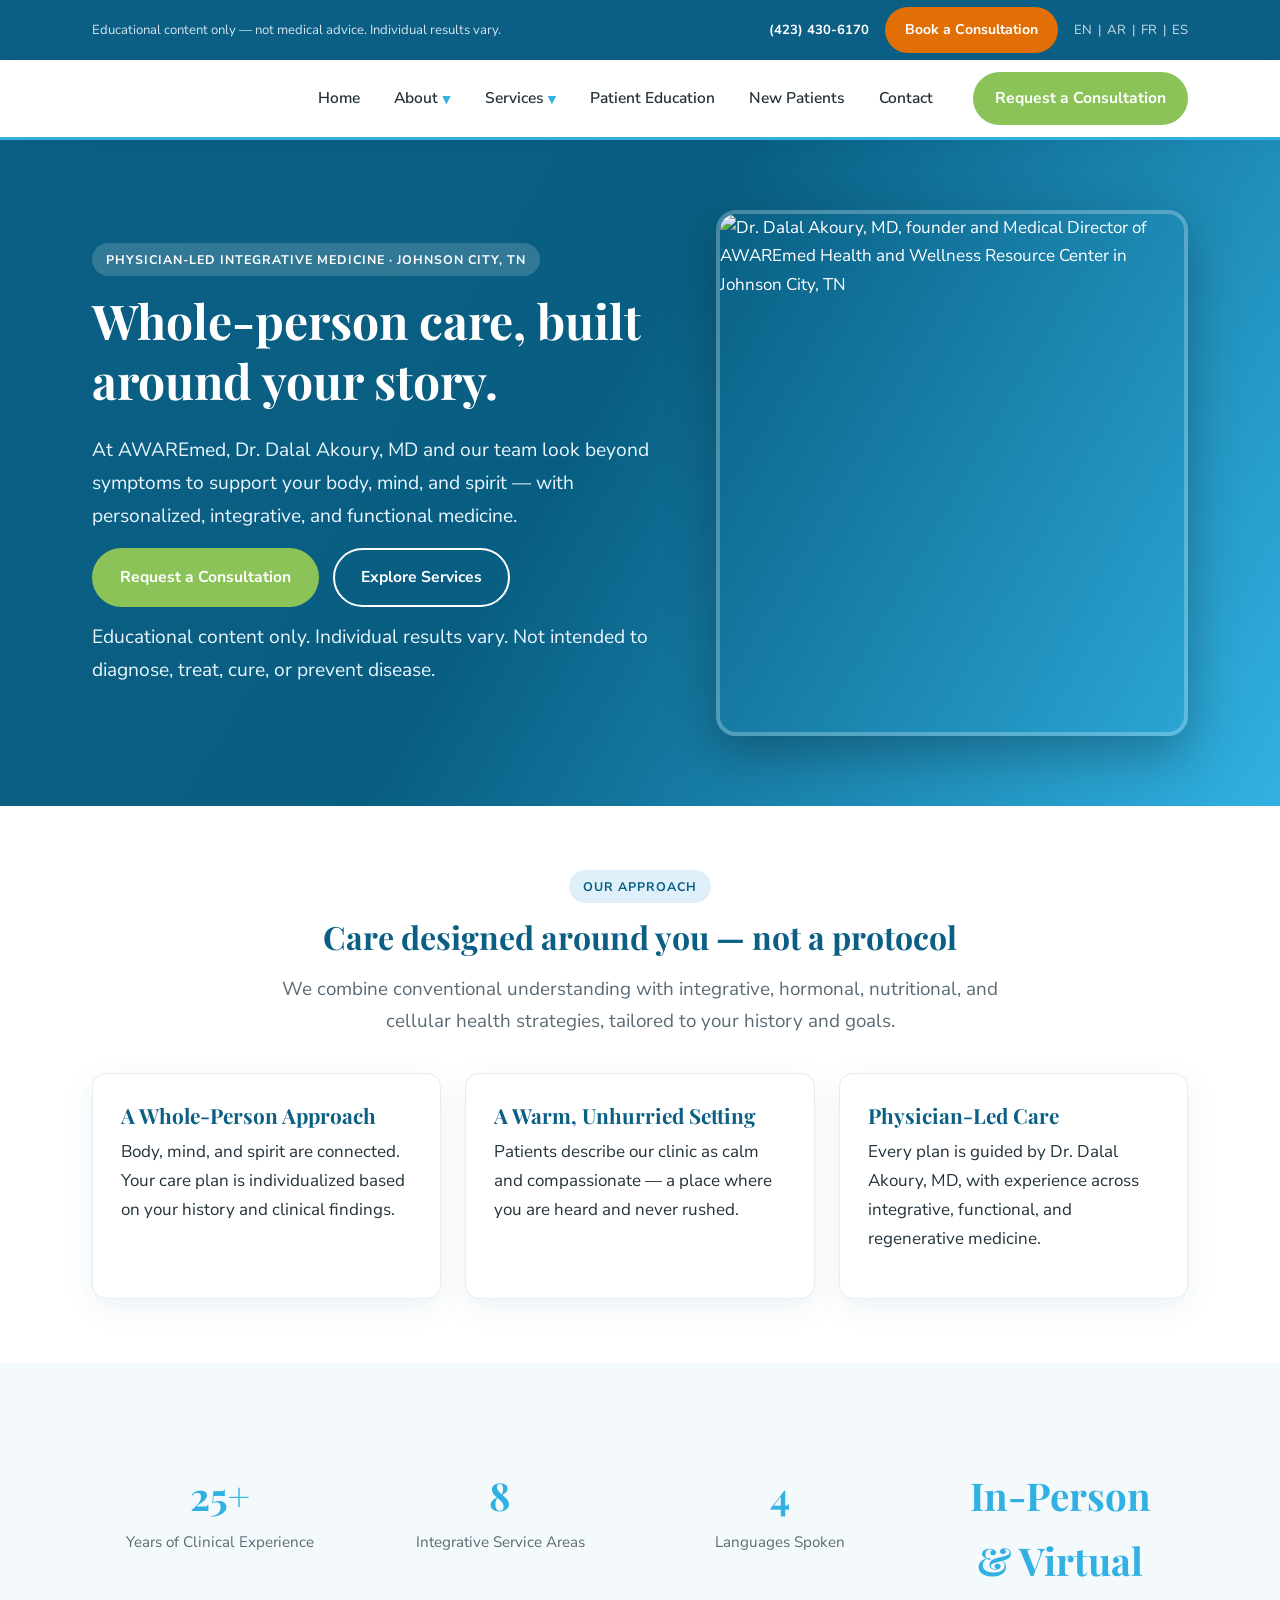
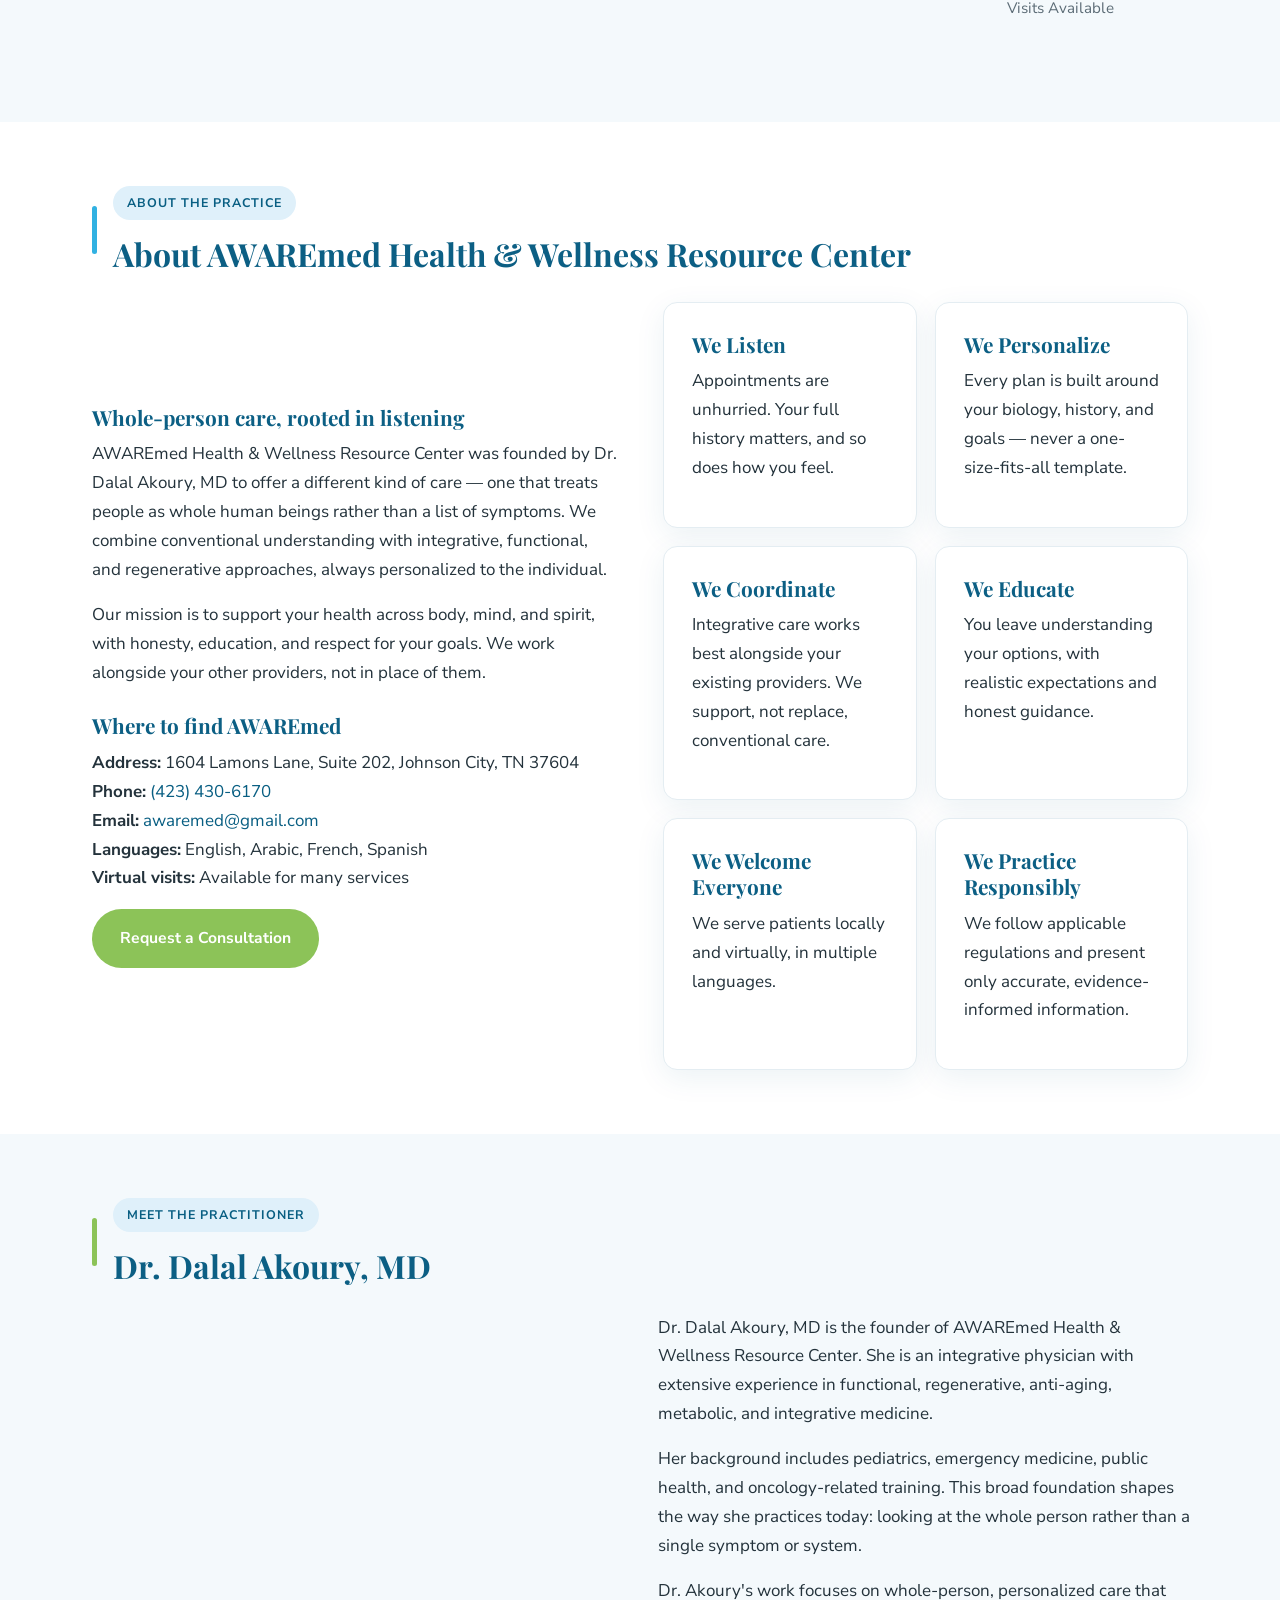
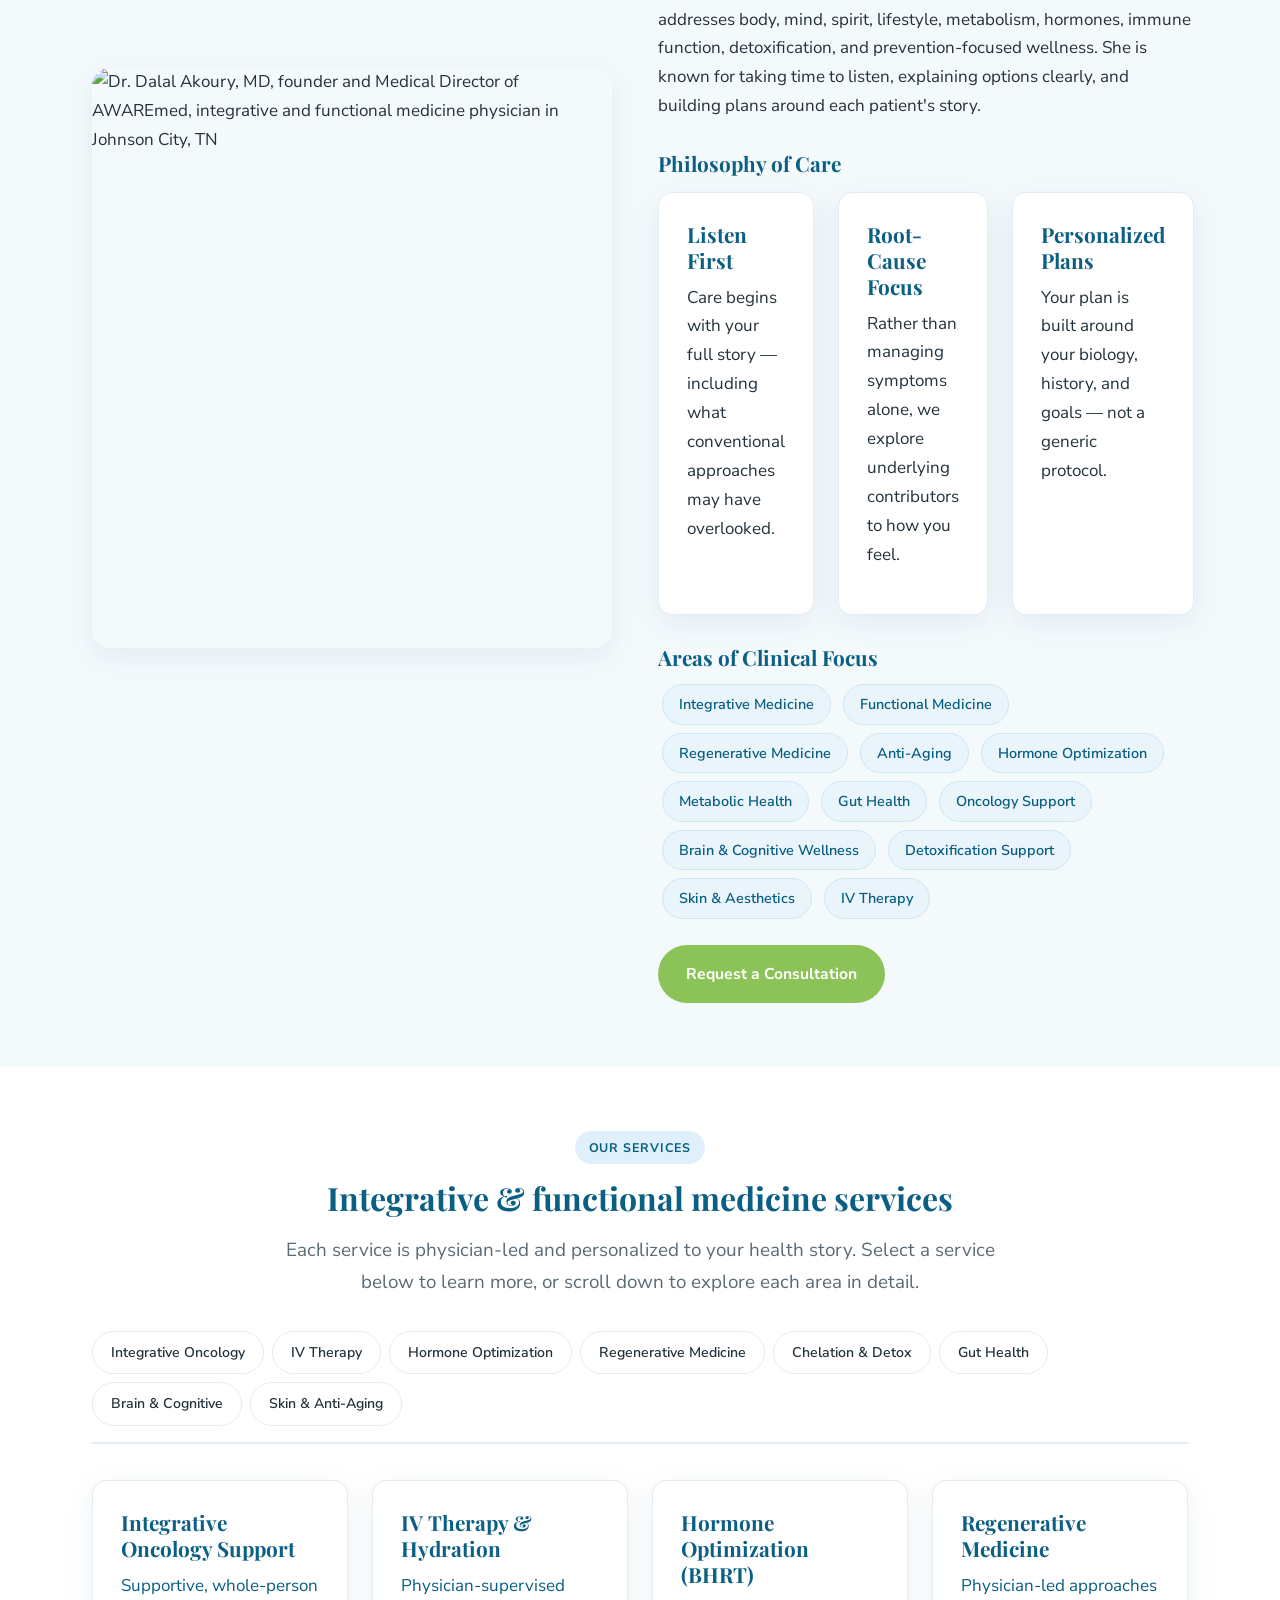
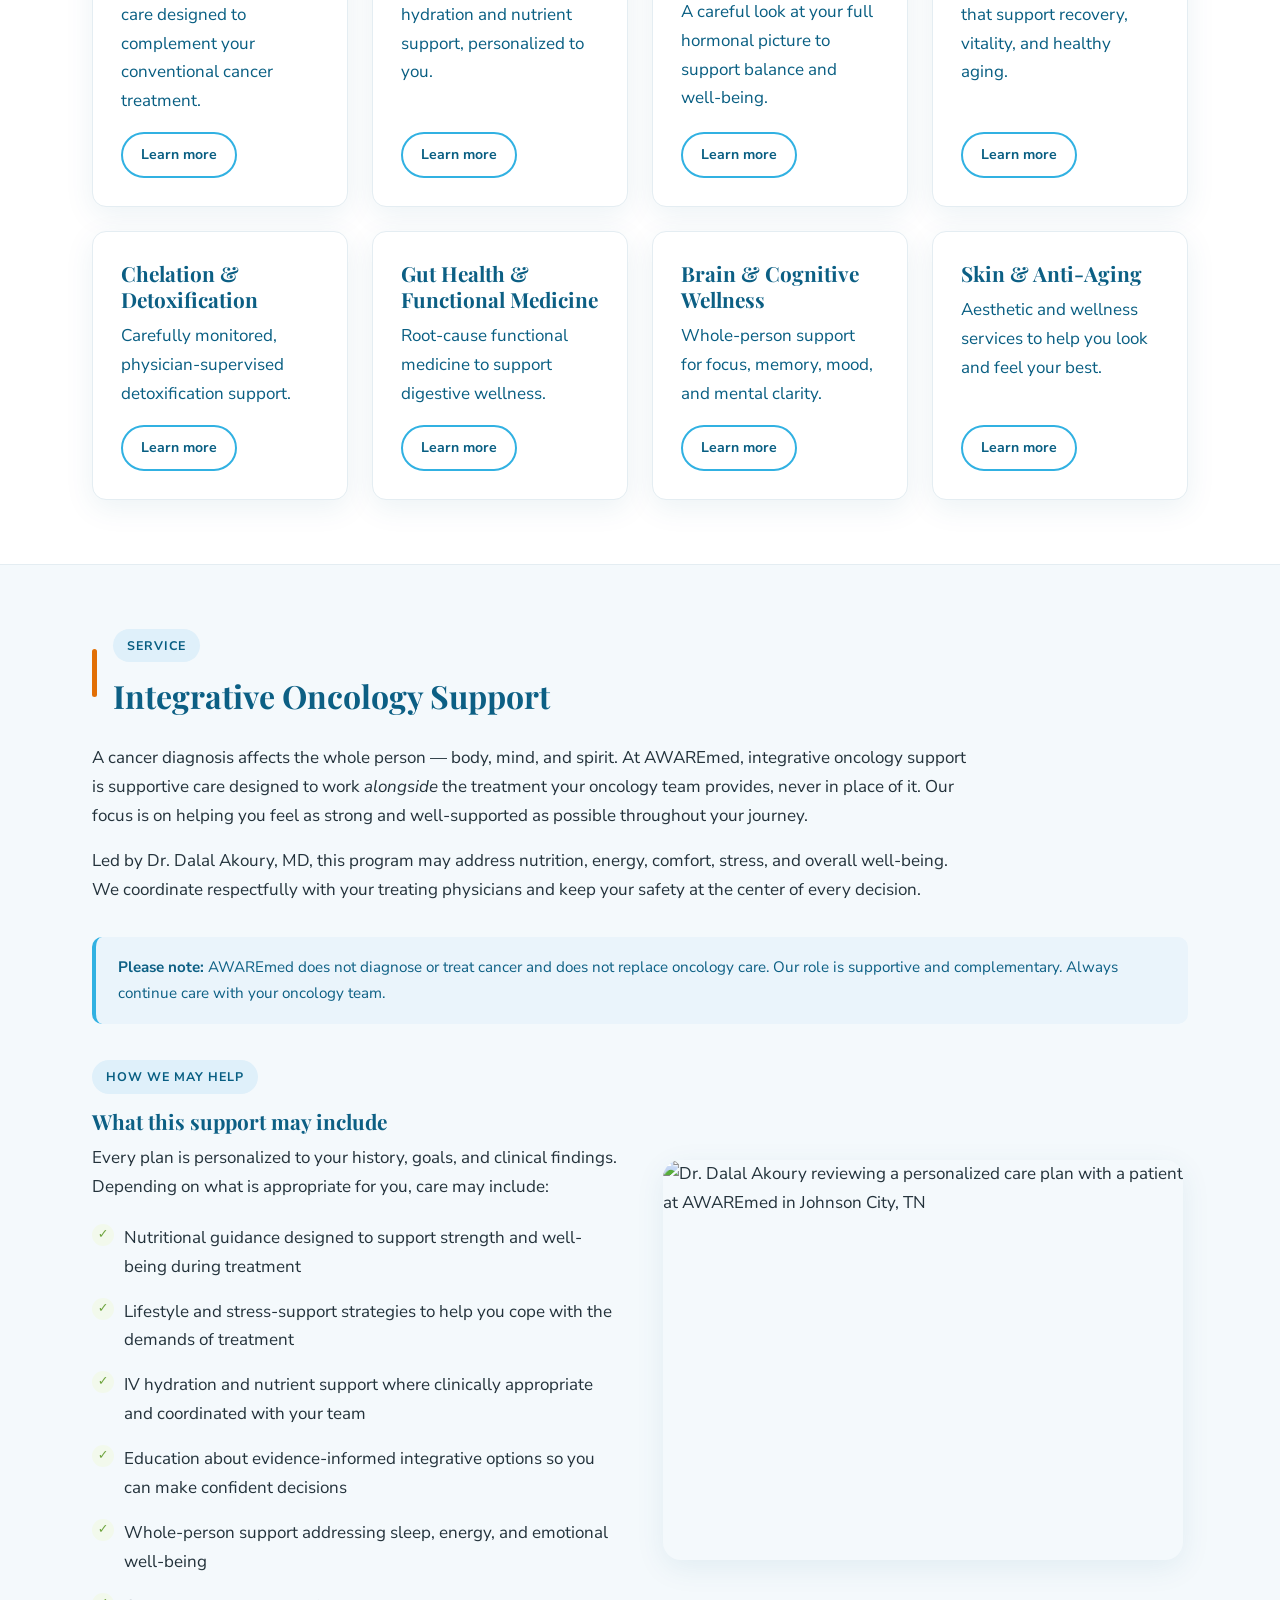
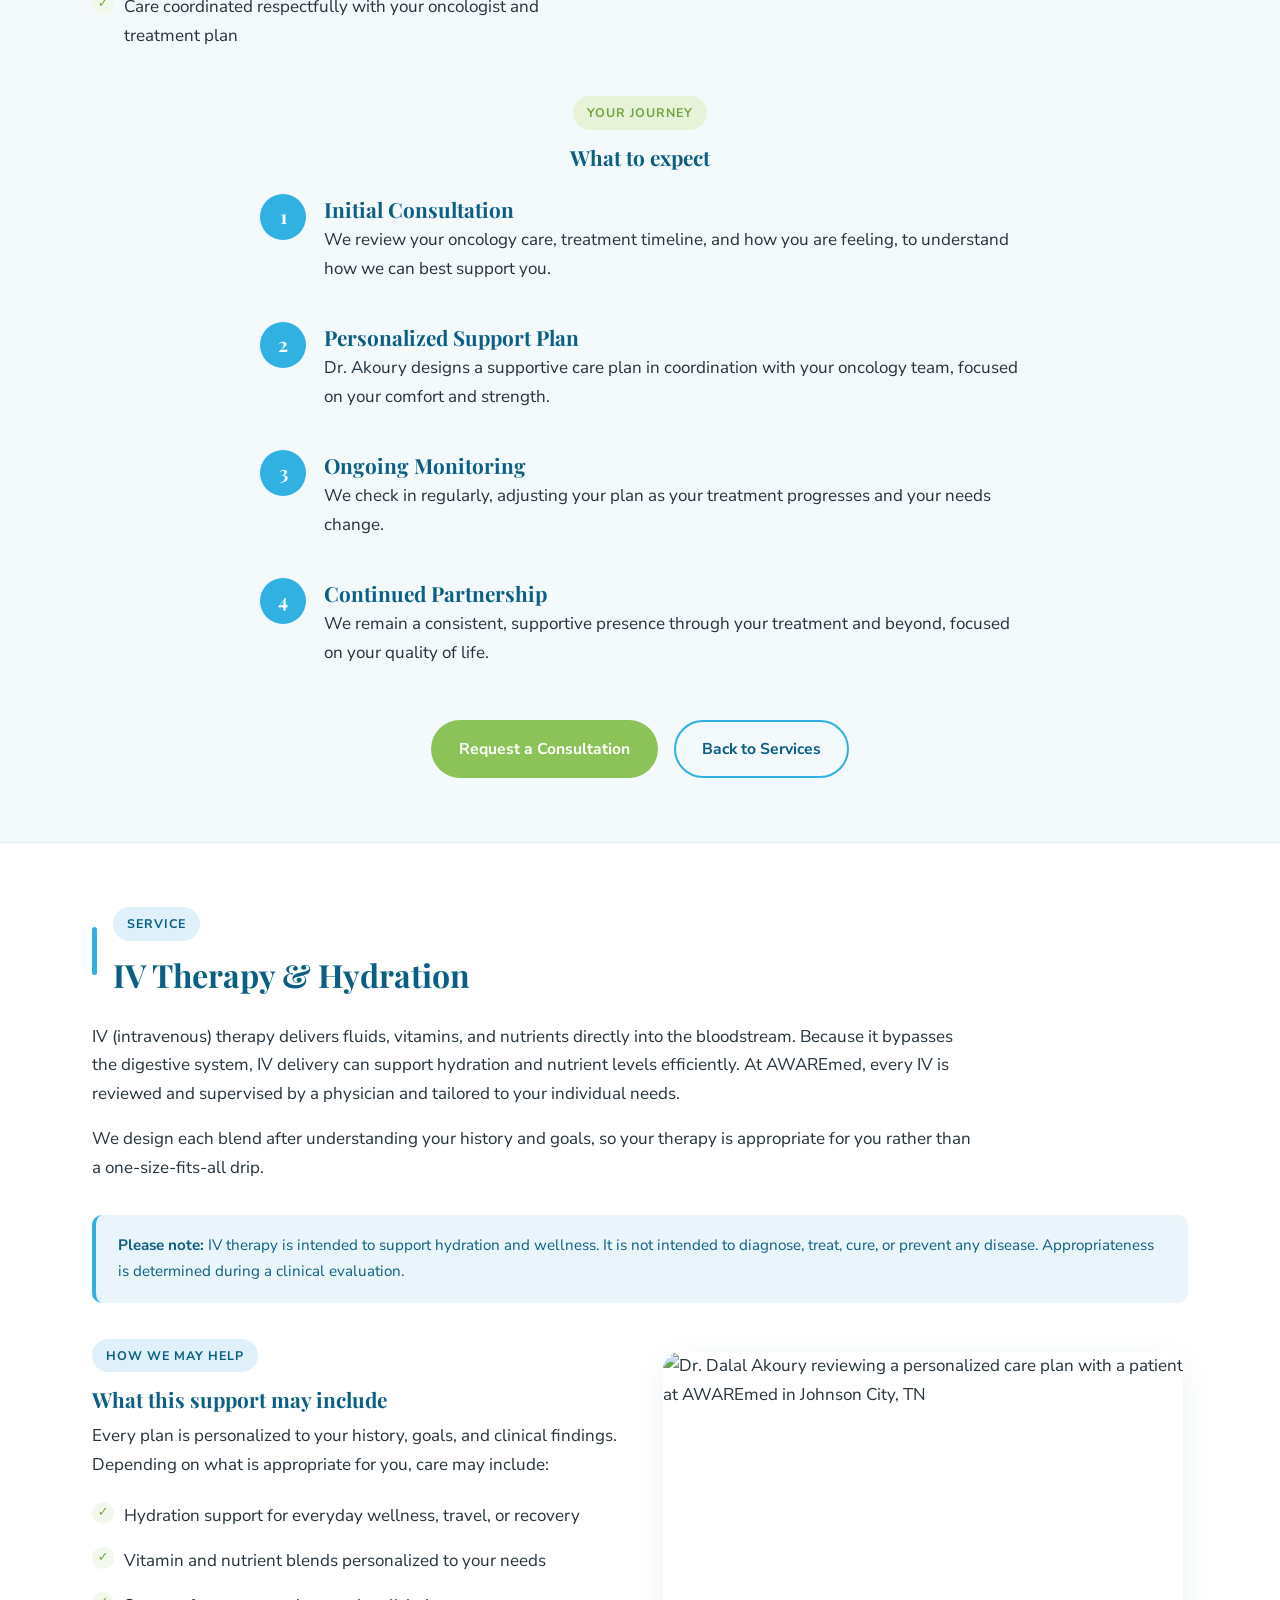
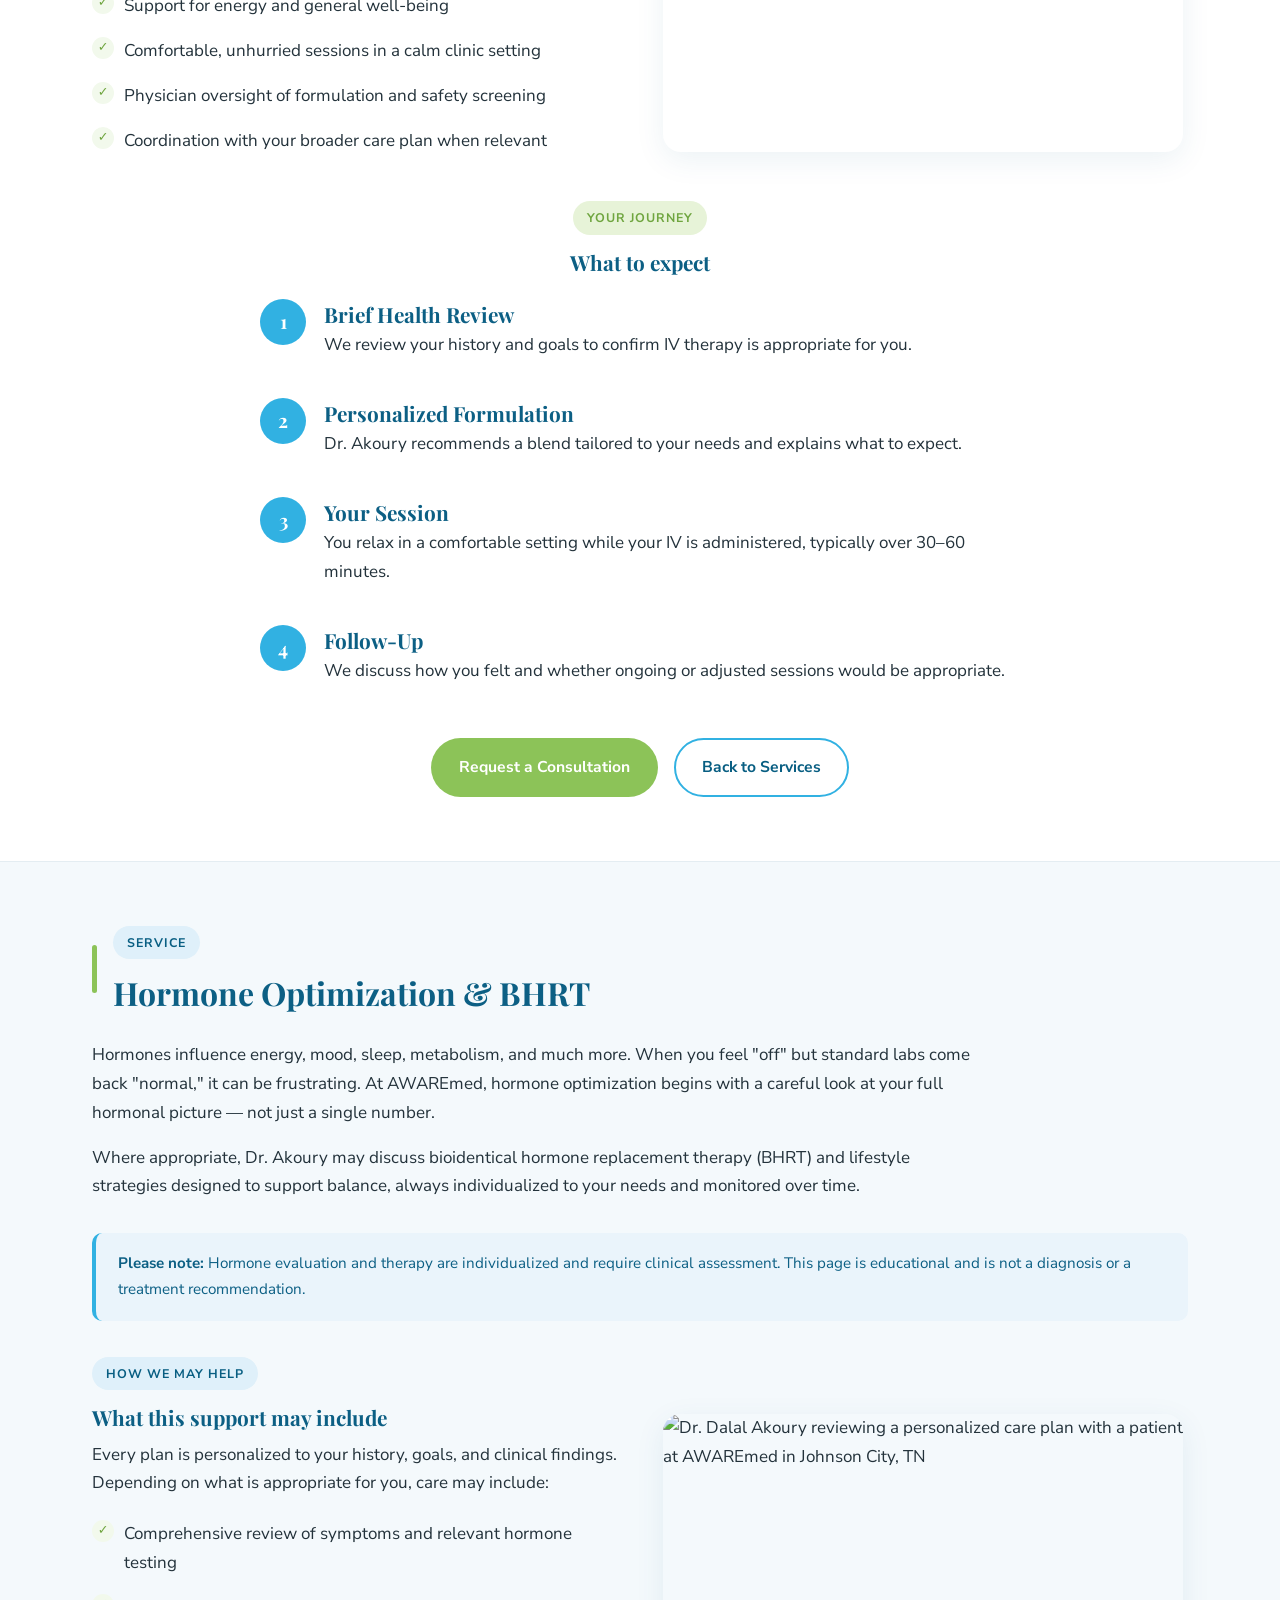
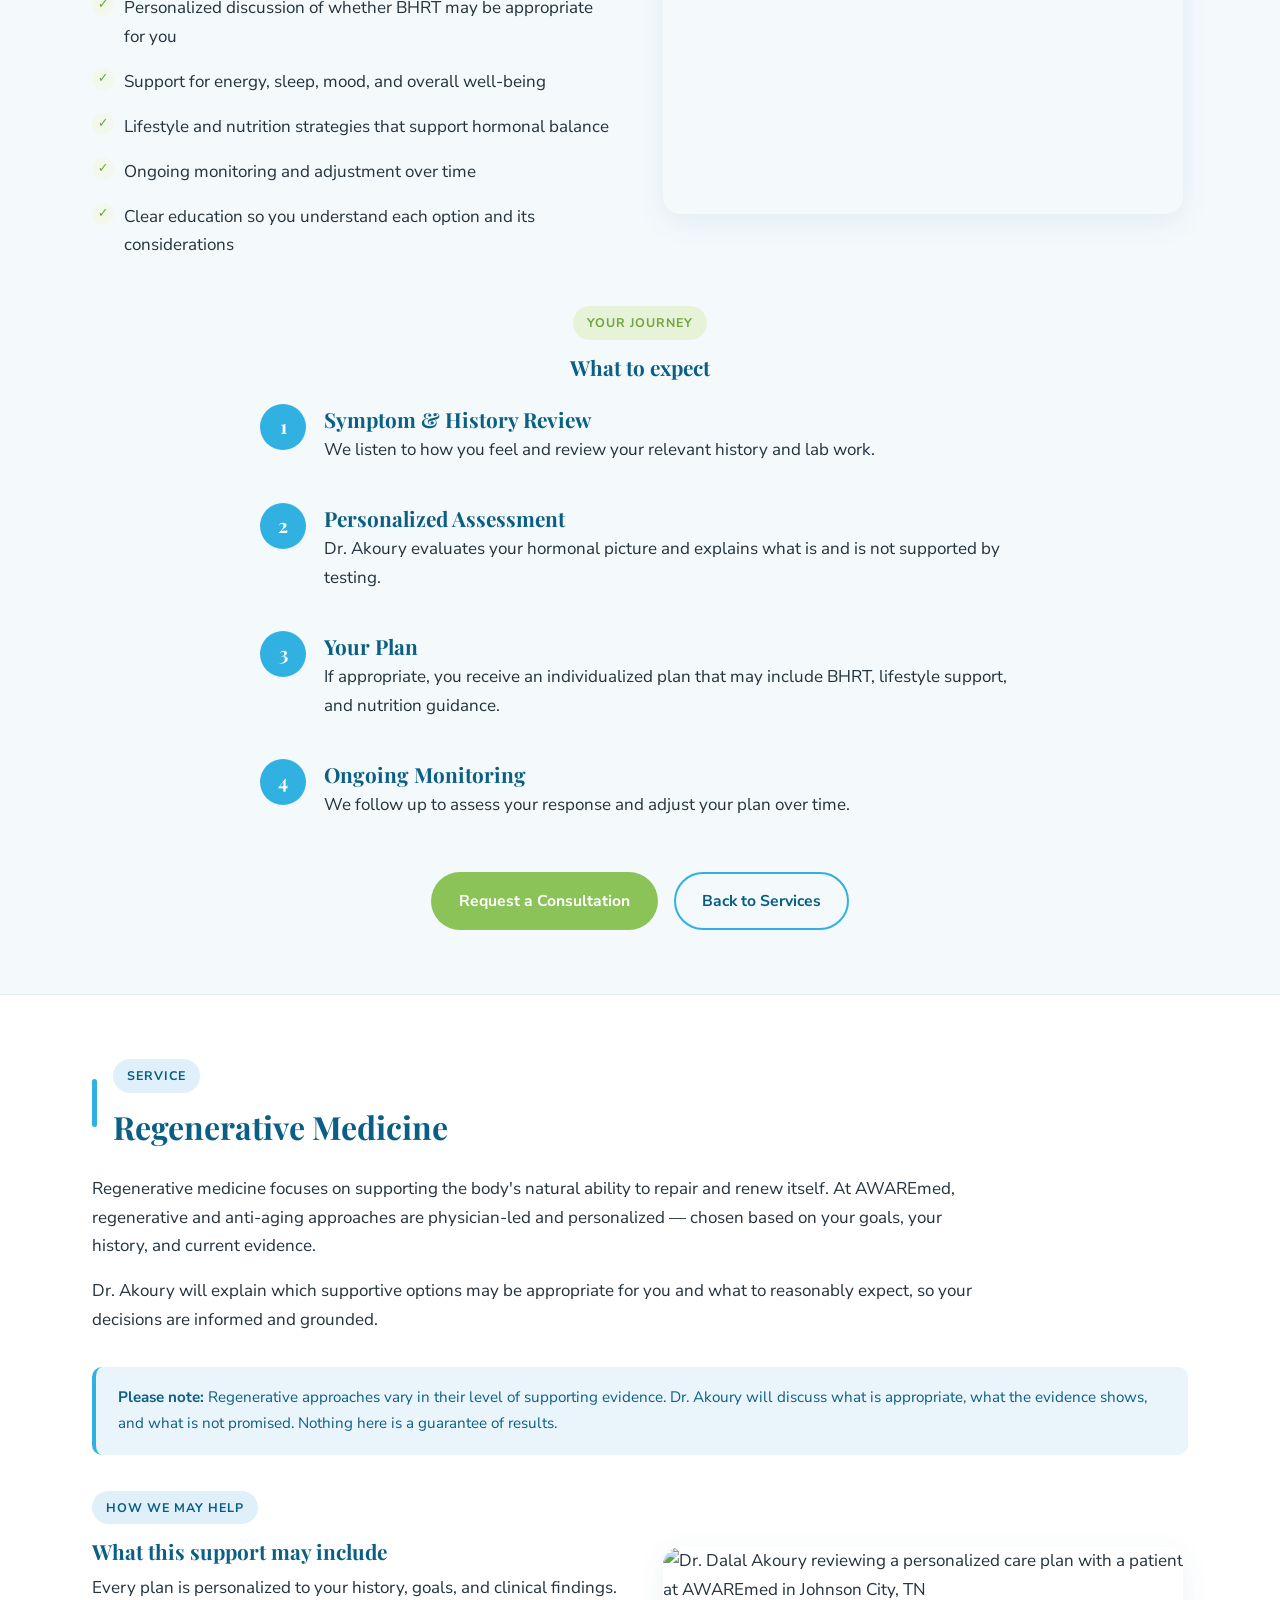
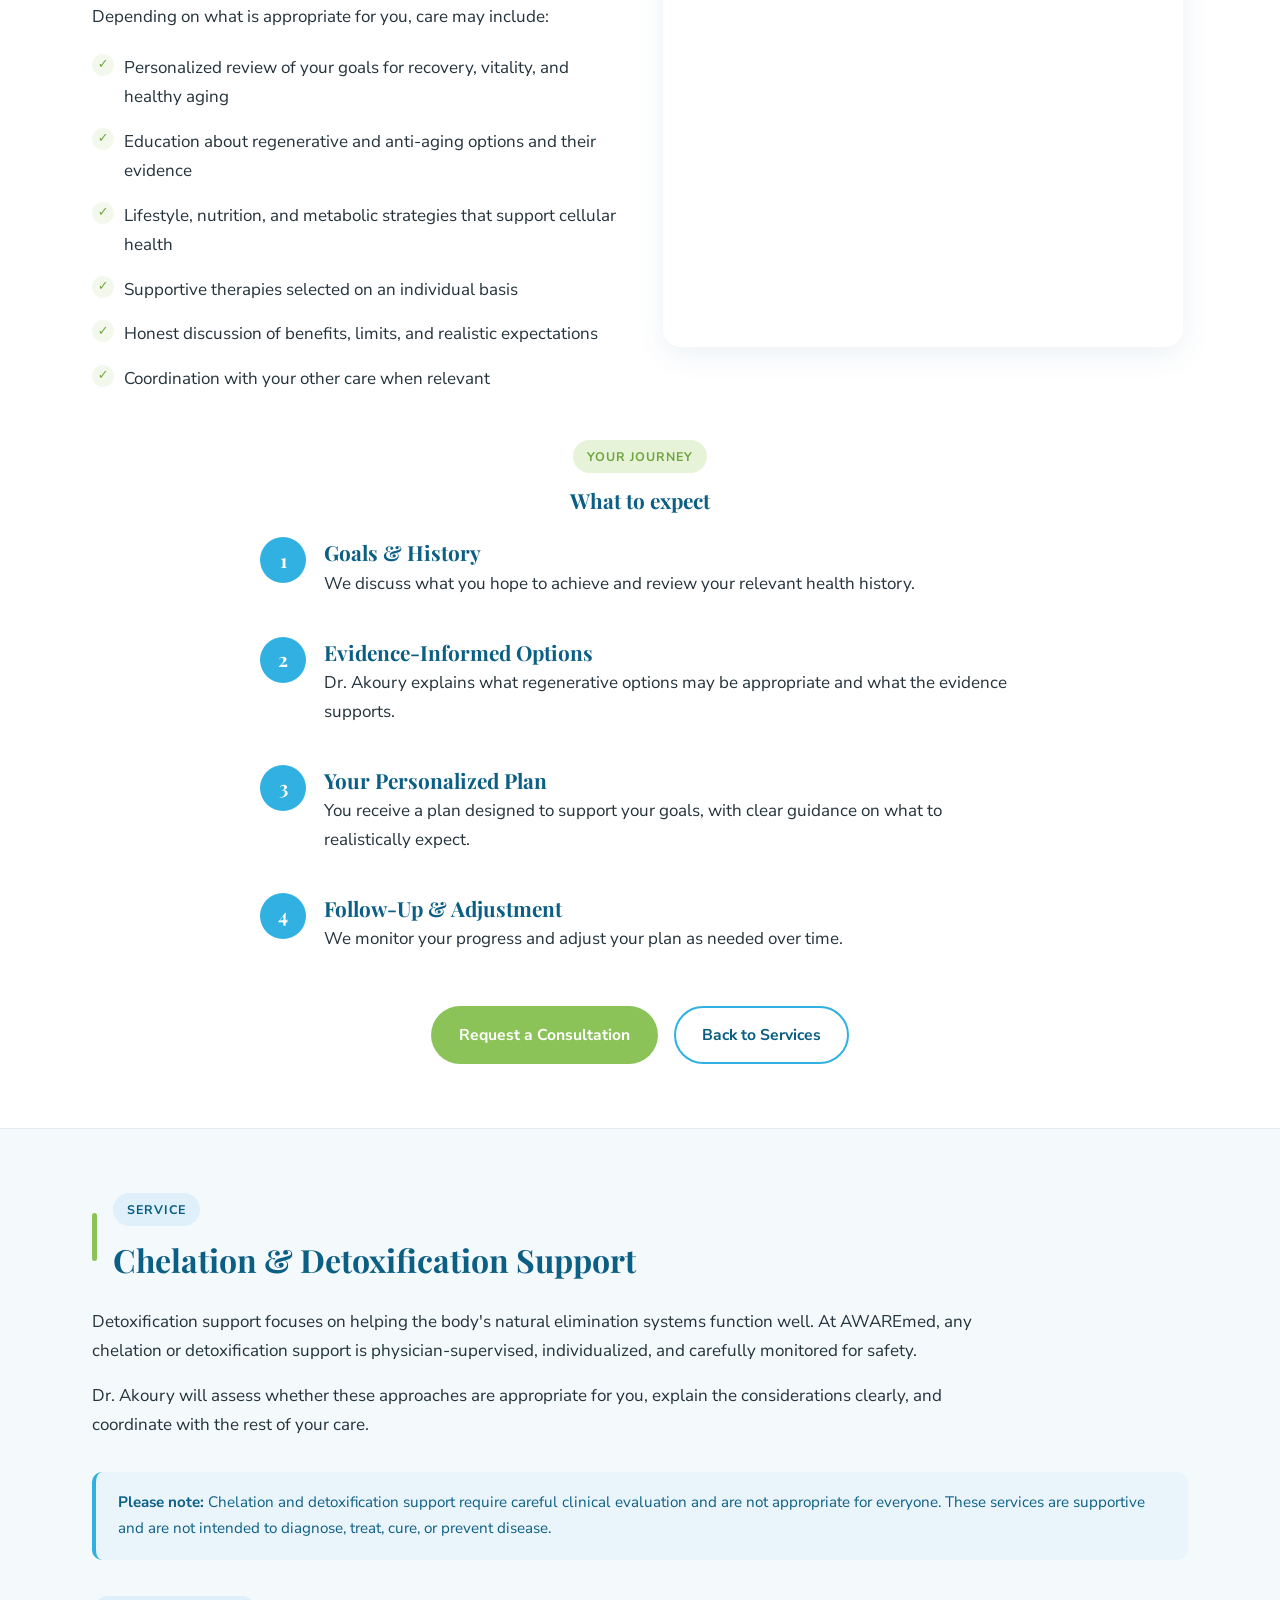
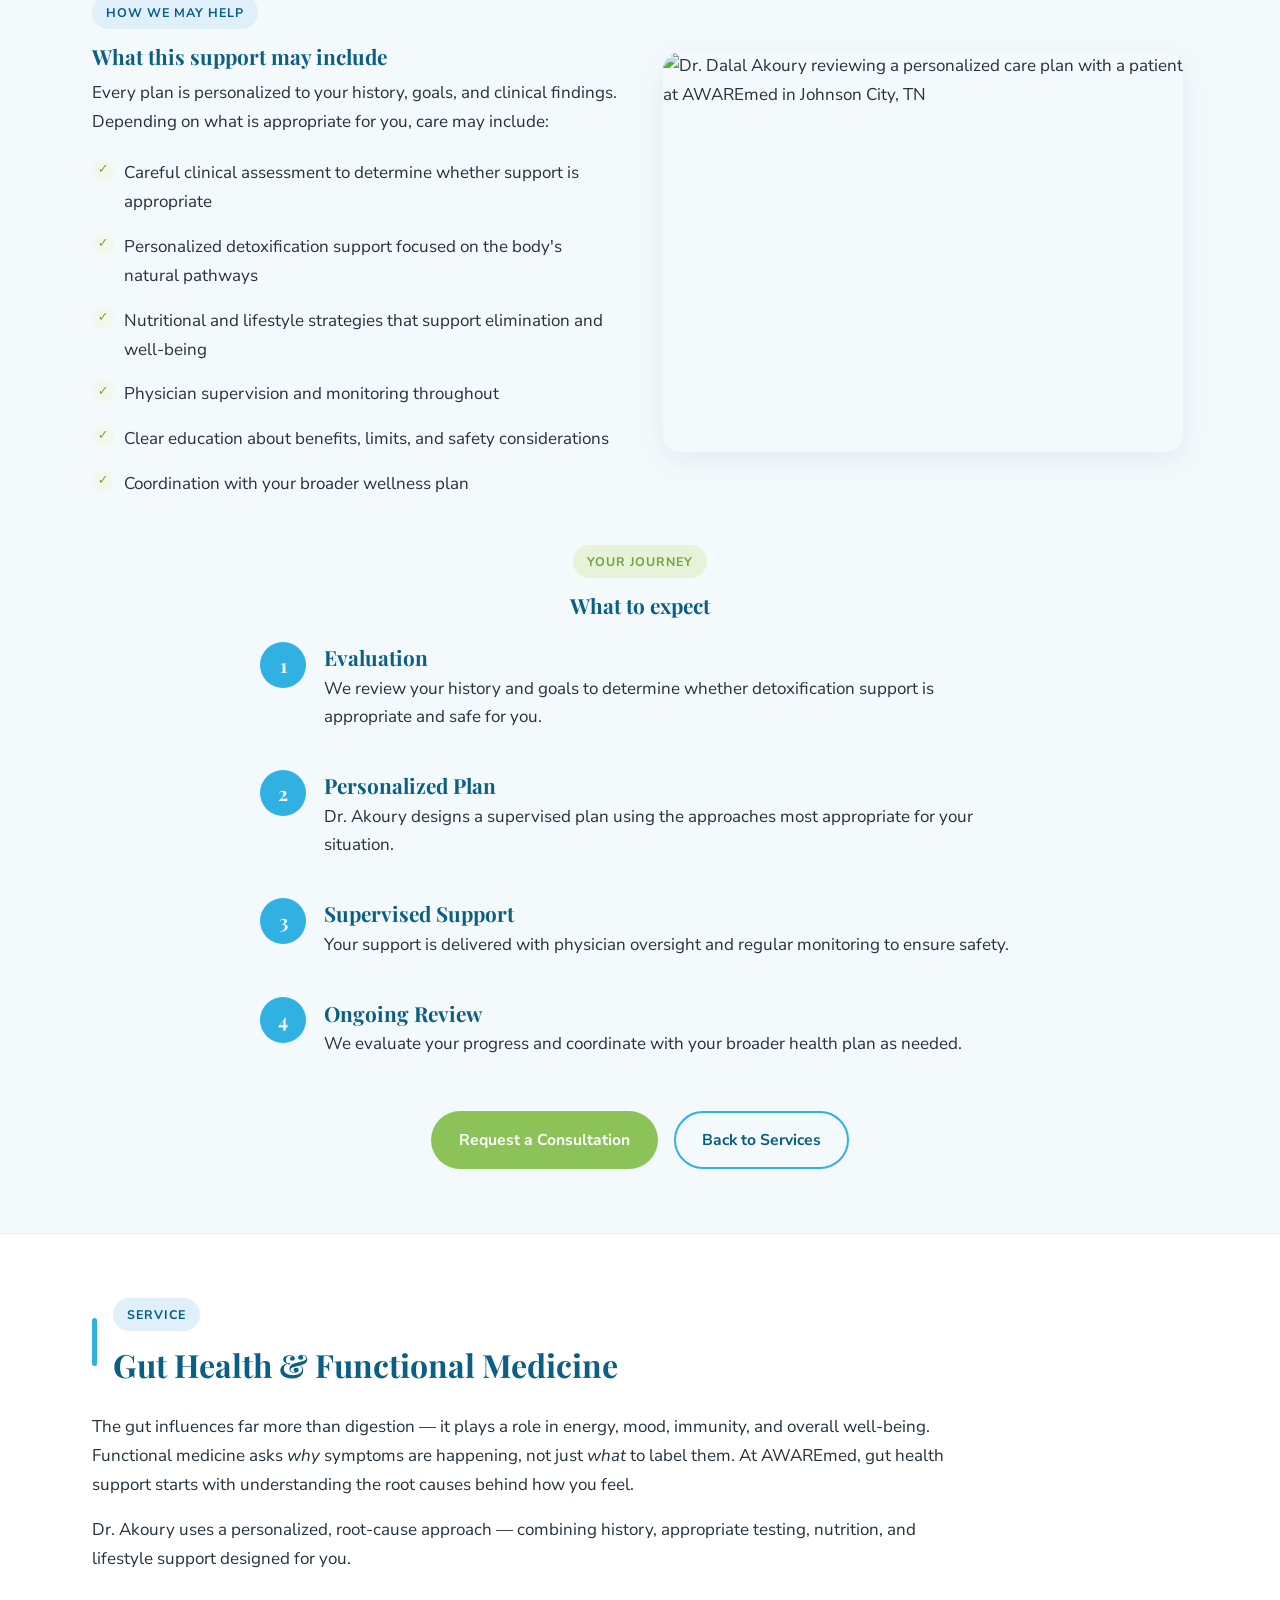
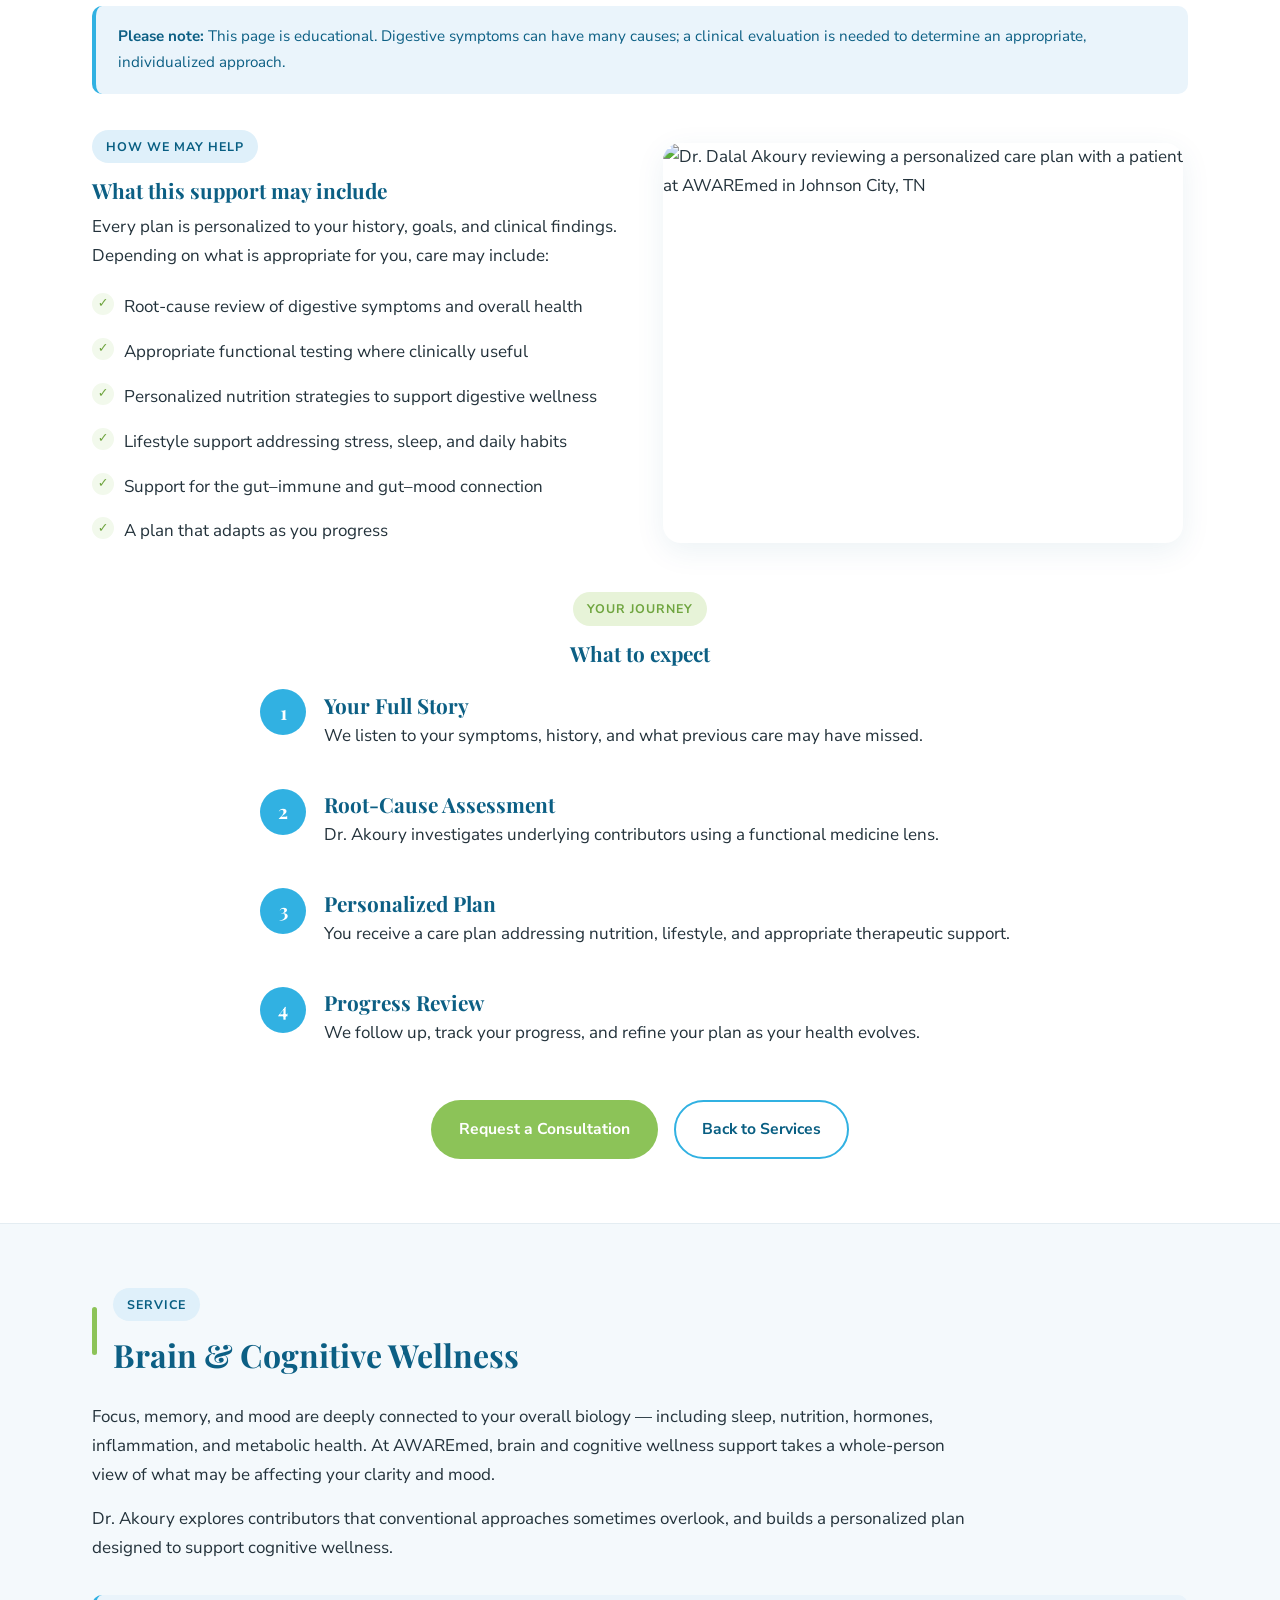
==== index.html @ 4b8a237e "Add unified single-page AWAREmed website Merges all individual service pages (IV therapy, chelation," ====
<!DOCTYPE html>
<html lang="en">
<head>
<meta charset="UTF-8">
<meta name="viewport" content="width=device-width, initial-scale=1.0">
<title>AWAREmed | Integrative &amp; Functional Medicine | Johnson City, TN</title>
<meta name="description" content="AWAREmed Health &amp; Wellness Resource Center offers physician-led integrative and functional medicine in Johnson City, TN. Whole-person, personalized care with Dr. Dalal Akoury, MD. Book a consultation.">
<meta name="keywords" content="integrative medicine Johnson City TN, functional medicine, wellness center, Dr. Dalal Akoury, hormone optimization, IV therapy, regenerative medicine">
<meta name="robots" content="index, follow">
<link rel="canonical" href="https://www.awaremed.com/">
<meta property="og:title" content="AWAREmed | Integrative &amp; Functional Medicine | Johnson City, TN">
<meta property="og:description" content="AWAREmed Health &amp; Wellness Resource Center offers physician-led integrative and functional medicine in Johnson City, TN. Whole-person, personalized care with Dr. Dalal Akoury, MD. Book a consultation.">
<meta property="og:type" content="website">
<meta property="og:image" content="https://assets.cdn.filesafe.space/VICaX0SdHaI41cp5dwWa/media/696a90397f301bde2a82dd54.jpeg">
<meta property="og:url" content="https://www.awaremed.com/">
<meta name="twitter:card" content="summary_large_image">
<link rel="preconnect" href="https://fonts.googleapis.com">
<link rel="preconnect" href="https://fonts.gstatic.com" crossorigin>
<link href="https://fonts.googleapis.com/css2?family=Playfair+Display:wght@500;600;700&family=Nunito+Sans:wght@300;400;600;700&display=swap" rel="stylesheet">
<link rel="stylesheet" href="assets/styles.css">
<script type="application/ld+json">
{
  "@context": "https://schema.org",
  "@type": "MedicalBusiness",
  "name": "AWAREmed Health & Wellness Resource Center",
  "description": "Physician-led integrative and functional medicine practice in Johnson City, TN.",
  "url": "https://www.awaremed.com/",
  "telephone": "+14234306170",
  "email": "awaremed@gmail.com",
  "address": {
    "@type": "PostalAddress",
    "streetAddress": "1604 Lamons Lane, Suite 202",
    "addressLocality": "Johnson City",
    "addressRegion": "TN",
    "postalCode": "37604",
    "addressCountry": "US"
  },
  "physician": {
    "@type": "Physician",
    "name": "Dr. Dalal Akoury, MD"
  }
}
</script>
</head>
<body>

<a href="#main-content" class="skip-link">Skip to main content</a>

<!-- ========================================================
     UTILITY BAR
======================================================== -->
<div class="utility-bar" role="banner">
  <div class="util-inner wrap">
    <span class="util-disclaimer">Educational content only &mdash; not medical advice. Individual results vary.</span>
    <div class="util-right">
      <a href="tel:+14234306170">(423) 430-6170</a>
      <a href="#contact" class="btn btn-orange btn-sm">Book a Consultation</a>
      <span class="util-lang">EN &nbsp;|&nbsp; AR &nbsp;|&nbsp; FR &nbsp;|&nbsp; ES</span>
    </div>
  </div>
</div>

<!-- ========================================================
     HEADER & NAVIGATION
======================================================== -->
<header class="site-header" role="banner">
  <div class="header-inner wrap">
    <a href="#home" aria-label="AWAREmed Home">
      <img src="https://assets.cdn.filesafe.space/VICaX0SdHaI41cp5dwWa/media/686c0e8a6b73c6044cfeeda0.png"
           alt="AWAREmed Health &amp; Wellness Resource Center"
           class="brand-logo"
           onerror="this.style.display='none';this.nextSibling.style.display='block'"
      >
      <span style="display:none;font-family:'Playfair Display',Georgia,serif;font-size:1.3rem;font-weight:700;color:#0c5f84;">AWAREmed</span>
    </a>

    <button class="nav-toggle" aria-expanded="false" aria-label="Open menu" aria-controls="primary-nav">
      <span></span><span></span><span></span>
    </button>

    <nav class="primary-nav" id="primary-nav" role="navigation" aria-label="Main navigation">
      <ul>
        <li><a href="#home">Home</a></li>
        <li class="has-sub">
          <a href="#about">About <span class="caret">&#9660;</span></a>
          <ul class="submenu">
            <li><a href="#about">About AWAREmed</a></li>
            <li><a href="#dr-akoury">Dr. Dalal Akoury, MD</a></li>
          </ul>
        </li>
        <li class="has-sub">
          <a href="#services">Services <span class="caret">&#9660;</span></a>
          <ul class="submenu">
            <li><a href="#integrative-oncology">Integrative Oncology Support</a></li>
            <li><a href="#iv-therapy">IV Therapy &amp; Hydration</a></li>
            <li><a href="#hormone-optimization">Hormone Optimization (BHRT)</a></li>
            <li><a href="#regenerative-medicine">Regenerative Medicine</a></li>
            <li><a href="#chelation-detox">Chelation &amp; Detoxification</a></li>
            <li><a href="#gut-health">Gut Health &amp; Functional Medicine</a></li>
            <li><a href="#brain-cognitive">Brain &amp; Cognitive Wellness</a></li>
            <li><a href="#skin-anti-aging">Skin &amp; Anti-Aging</a></li>
          </ul>
        </li>
        <li><a href="#patient-education">Patient Education</a></li>
        <li><a href="#new-patients">New Patients</a></li>
        <li><a href="#contact">Contact</a></li>
      </ul>
    </nav>

    <a href="#contact" class="btn btn-green header-cta">Request a Consultation</a>
  </div>
</header>

<!-- ========================================================
     MAIN CONTENT
======================================================== -->
<main id="main-content">

<!-- ========================================================
     SECTION: HOME / HERO
======================================================== -->
<section class="hero" id="home" aria-label="Welcome">
  <div class="wrap">
    <div>
      <span class="eyebrow">Physician-Led Integrative Medicine &middot; Johnson City, TN</span>
      <h1>Whole-person care, built around your story.</h1>
      <p>At AWAREmed, Dr. Dalal Akoury, MD and our team look beyond symptoms to support your body, mind, and spirit &mdash; with personalized, integrative, and functional medicine.</p>
      <div class="hero-actions">
        <a href="#contact" class="btn btn-green">Request a Consultation</a>
        <a href="#services" class="btn btn-outline-light">Explore Services</a>
      </div>
      <p class="hero-mini-disc">Educational content only. Individual results vary. Not intended to diagnose, treat, cure, or prevent disease.</p>
    </div>
    <div class="hero-photo">
      <img src="https://assets.cdn.filesafe.space/VICaX0SdHaI41cp5dwWa/media/696a90397f301bde2a82dd54.jpeg"
           alt="Dr. Dalal Akoury, MD, founder and Medical Director of AWAREmed Health and Wellness Resource Center in Johnson City, TN"
           width="520" height="580">
    </div>
  </div>
</section>

<!-- Our Approach -->
<section id="approach">
  <div class="wrap">
    <div class="center">
      <span class="eyebrow">Our Approach</span>
      <h2>Care designed around you &mdash; not a protocol</h2>
      <p class="lead">We combine conventional understanding with integrative, hormonal, nutritional, and cellular health strategies, tailored to your history and goals.</p>
    </div>
    <div class="grid g3" style="margin-top:36px">
      <div class="card">
        <h3>A Whole-Person Approach</h3>
        <p>Body, mind, and spirit are connected. Your care plan is individualized based on your history and clinical findings.</p>
      </div>
      <div class="card">
        <h3>A Warm, Unhurried Setting</h3>
        <p>Patients describe our clinic as calm and compassionate &mdash; a place where you are heard and never rushed.</p>
      </div>
      <div class="card">
        <h3>Physician-Led Care</h3>
        <p>Every plan is guided by Dr. Dalal Akoury, MD, with experience across integrative, functional, and regenerative medicine.</p>
      </div>
    </div>
  </div>
</section>

<!-- Stats -->
<section class="section-soft" aria-label="Practice highlights">
  <div class="wrap">
    <div class="stats-bar">
      <div class="stat"><span class="num">25+</span><span class="lab">Years of Clinical Experience</span></div>
      <div class="stat"><span class="num">8</span><span class="lab">Integrative Service Areas</span></div>
      <div class="stat"><span class="num">4</span><span class="lab">Languages Spoken</span></div>
      <div class="stat"><span class="num">In-Person<br>&amp; Virtual</span><span class="lab">Visits Available</span></div>
    </div>
  </div>
</section>

<!-- ========================================================
     SECTION: ABOUT AWAREMED
======================================================== -->
<section id="about" aria-label="About AWAREmed">
  <div class="wrap">
    <div class="section-label">
      <div class="section-label-bar"></div>
      <div>
        <span class="eyebrow">About the Practice</span>
        <h2 style="margin-bottom:0">About AWAREmed Health &amp; Wellness Resource Center</h2>
      </div>
    </div>
    <div class="split">
      <div class="prose">
        <h3>Whole-person care, rooted in listening</h3>
        <p>AWAREmed Health &amp; Wellness Resource Center was founded by Dr. Dalal Akoury, MD to offer a different kind of care &mdash; one that treats people as whole human beings rather than a list of symptoms. We combine conventional understanding with integrative, functional, and regenerative approaches, always personalized to the individual.</p>
        <p>Our mission is to support your health across body, mind, and spirit, with honesty, education, and respect for your goals. We work alongside your other providers, not in place of them.</p>
        <h3 style="margin-top:1.2em">Where to find AWAREmed</h3>
        <p><strong>Address:</strong> 1604 Lamons Lane, Suite 202, Johnson City, TN 37604<br>
        <strong>Phone:</strong> <a href="tel:+14234306170">(423) 430-6170</a><br>
        <strong>Email:</strong> <a href="mailto:awaremed@gmail.com">awaremed@gmail.com</a><br>
        <strong>Languages:</strong> English, Arabic, French, Spanish<br>
        <strong>Virtual visits:</strong> Available for many services</p>
        <a href="#contact" class="btn btn-green">Request a Consultation</a>
      </div>
      <div>
        <div class="grid g2" style="gap:18px">
          <div class="card"><h3>We Listen</h3><p>Appointments are unhurried. Your full history matters, and so does how you feel.</p></div>
          <div class="card"><h3>We Personalize</h3><p>Every plan is built around your biology, history, and goals &mdash; never a one-size-fits-all template.</p></div>
          <div class="card"><h3>We Coordinate</h3><p>Integrative care works best alongside your existing providers. We support, not replace, conventional care.</p></div>
          <div class="card"><h3>We Educate</h3><p>You leave understanding your options, with realistic expectations and honest guidance.</p></div>
          <div class="card"><h3>We Welcome Everyone</h3><p>We serve patients locally and virtually, in multiple languages.</p></div>
          <div class="card"><h3>We Practice Responsibly</h3><p>We follow applicable regulations and present only accurate, evidence-informed information.</p></div>
        </div>
      </div>
    </div>
  </div>
</section>

<!-- ========================================================
     SECTION: DR. DALAL AKOURY
======================================================== -->
<section id="dr-akoury" class="section-soft" aria-label="About Dr. Dalal Akoury">
  <div class="wrap">
    <div class="section-label">
      <div class="section-label-bar green"></div>
      <div>
        <span class="eyebrow">Meet the Practitioner</span>
        <h2 style="margin-bottom:0">Dr. Dalal Akoury, MD</h2>
      </div>
    </div>
    <div class="split">
      <div>
        <img src="https://assets.cdn.filesafe.space/VICaX0SdHaI41cp5dwWa/media/696a90397f301bde2a82dd54.jpeg"
             alt="Dr. Dalal Akoury, MD, founder and Medical Director of AWAREmed, integrative and functional medicine physician in Johnson City, TN"
             width="520" height="580">
      </div>
      <div class="prose">
        <p>Dr. Dalal Akoury, MD is the founder of AWAREmed Health &amp; Wellness Resource Center. She is an integrative physician with extensive experience in functional, regenerative, anti-aging, metabolic, and integrative medicine.</p>
        <p>Her background includes pediatrics, emergency medicine, public health, and oncology-related training. This broad foundation shapes the way she practices today: looking at the whole person rather than a single symptom or system.</p>
        <p>Dr. Akoury's work focuses on whole-person, personalized care that addresses body, mind, spirit, lifestyle, metabolism, hormones, immune function, detoxification, and prevention-focused wellness. She is known for taking time to listen, explaining options clearly, and building plans around each patient's story.</p>

        <h3 style="margin-top:1.4em">Philosophy of Care</h3>
        <div class="grid g3" style="margin-top:16px">
          <div class="card"><h3>Listen First</h3><p>Care begins with your full story &mdash; including what conventional approaches may have overlooked.</p></div>
          <div class="card"><h3>Root-Cause Focus</h3><p>Rather than managing symptoms alone, we explore underlying contributors to how you feel.</p></div>
          <div class="card"><h3>Personalized Plans</h3><p>Your plan is built around your biology, history, and goals &mdash; not a generic protocol.</p></div>
        </div>

        <h3 style="margin-top:1.4em">Areas of Clinical Focus</h3>
        <div style="margin-top:10px">
          <span class="pill">Integrative Medicine</span>
          <span class="pill">Functional Medicine</span>
          <span class="pill">Regenerative Medicine</span>
          <span class="pill">Anti-Aging</span>
          <span class="pill">Hormone Optimization</span>
          <span class="pill">Metabolic Health</span>
          <span class="pill">Gut Health</span>
          <span class="pill">Oncology Support</span>
          <span class="pill">Brain &amp; Cognitive Wellness</span>
          <span class="pill">Detoxification Support</span>
          <span class="pill">Skin &amp; Aesthetics</span>
          <span class="pill">IV Therapy</span>
        </div>

        <a href="#contact" class="btn btn-green" style="margin-top:22px">Request a Consultation</a>
      </div>
    </div>
  </div>
</section>

<!-- ========================================================
     SECTION: SERVICES OVERVIEW
======================================================== -->
<section id="services" aria-label="Our Services">
  <div class="wrap">
    <div class="center">
      <span class="eyebrow">Our Services</span>
      <h2>Integrative &amp; functional medicine services</h2>
      <p class="lead">Each service is physician-led and personalized to your health story. Select a service below to learn more, or scroll down to explore each area in detail.</p>
    </div>

    <div class="services-nav" style="margin-top:32px" aria-label="Jump to service">
      <a href="#integrative-oncology">Integrative Oncology</a>
      <a href="#iv-therapy">IV Therapy</a>
      <a href="#hormone-optimization">Hormone Optimization</a>
      <a href="#regenerative-medicine">Regenerative Medicine</a>
      <a href="#chelation-detox">Chelation &amp; Detox</a>
      <a href="#gut-health">Gut Health</a>
      <a href="#brain-cognitive">Brain &amp; Cognitive</a>
      <a href="#skin-anti-aging">Skin &amp; Anti-Aging</a>
    </div>

    <div class="grid g4">
      <a class="card svc-card" href="#integrative-oncology">
        <h3>Integrative Oncology Support</h3>
        <p>Supportive, whole-person care designed to complement your conventional cancer treatment.</p>
        <span class="btn btn-outline btn-sm">Learn more</span>
      </a>
      <a class="card svc-card" href="#iv-therapy">
        <h3>IV Therapy &amp; Hydration</h3>
        <p>Physician-supervised hydration and nutrient support, personalized to you.</p>
        <span class="btn btn-outline btn-sm">Learn more</span>
      </a>
      <a class="card svc-card" href="#hormone-optimization">
        <h3>Hormone Optimization (BHRT)</h3>
        <p>A careful look at your full hormonal picture to support balance and well-being.</p>
        <span class="btn btn-outline btn-sm">Learn more</span>
      </a>
      <a class="card svc-card" href="#regenerative-medicine">
        <h3>Regenerative Medicine</h3>
        <p>Physician-led approaches that support recovery, vitality, and healthy aging.</p>
        <span class="btn btn-outline btn-sm">Learn more</span>
      </a>
      <a class="card svc-card" href="#chelation-detox">
        <h3>Chelation &amp; Detoxification</h3>
        <p>Carefully monitored, physician-supervised detoxification support.</p>
        <span class="btn btn-outline btn-sm">Learn more</span>
      </a>
      <a class="card svc-card" href="#gut-health">
        <h3>Gut Health &amp; Functional Medicine</h3>
        <p>Root-cause functional medicine to support digestive wellness.</p>
        <span class="btn btn-outline btn-sm">Learn more</span>
      </a>
      <a class="card svc-card" href="#brain-cognitive">
        <h3>Brain &amp; Cognitive Wellness</h3>
        <p>Whole-person support for focus, memory, mood, and mental clarity.</p>
        <span class="btn btn-outline btn-sm">Learn more</span>
      </a>
      <a class="card svc-card" href="#skin-anti-aging">
        <h3>Skin &amp; Anti-Aging</h3>
        <p>Aesthetic and wellness services to help you look and feel your best.</p>
        <span class="btn btn-outline btn-sm">Learn more</span>
      </a>
    </div>
  </div>
</section>

<!-- ========================================================
     SERVICE: INTEGRATIVE ONCOLOGY SUPPORT
======================================================== -->
<section id="integrative-oncology" class="section-soft service-section" aria-label="Integrative Oncology Support">
  <div class="wrap">
    <div class="section-label">
      <div class="section-label-bar orange"></div>
      <div>
        <span class="eyebrow">Service</span>
        <h2 style="margin-bottom:0">Integrative Oncology Support</h2>
      </div>
    </div>
    <div class="prose" style="max-width:880px;margin-bottom:32px">
      <p>A cancer diagnosis affects the whole person &mdash; body, mind, and spirit. At AWAREmed, integrative oncology support is supportive care designed to work <em>alongside</em> the treatment your oncology team provides, never in place of it. Our focus is on helping you feel as strong and well-supported as possible throughout your journey.</p>
      <p>Led by Dr. Dalal Akoury, MD, this program may address nutrition, energy, comfort, stress, and overall well-being. We coordinate respectfully with your treating physicians and keep your safety at the center of every decision.</p>
    </div>
    <div class="notice"><strong>Please note:</strong> AWAREmed does not diagnose or treat cancer and does not replace oncology care. Our role is supportive and complementary. Always continue care with your oncology team.</div>

    <div class="split" style="margin-top:36px">
      <div>
        <span class="eyebrow">How We May Help</span>
        <h3>What this support may include</h3>
        <p>Every plan is personalized to your history, goals, and clinical findings. Depending on what is appropriate for you, care may include:</p>
        <ul class="check">
          <li>Nutritional guidance designed to support strength and well-being during treatment</li>
          <li>Lifestyle and stress-support strategies to help you cope with the demands of treatment</li>
          <li>IV hydration and nutrient support where clinically appropriate and coordinated with your team</li>
          <li>Education about evidence-informed integrative options so you can make confident decisions</li>
          <li>Whole-person support addressing sleep, energy, and emotional well-being</li>
          <li>Care coordinated respectfully with your oncologist and treatment plan</li>
        </ul>
      </div>
      <div>
        <img src="https://assets.cdn.filesafe.space/VICaX0SdHaI41cp5dwWa/media/696a90397f301bde2a82dd54.jpeg"
             alt="Dr. Dalal Akoury reviewing a personalized care plan with a patient at AWAREmed in Johnson City, TN"
             width="520" height="400">
      </div>
    </div>

    <div style="max-width:760px;margin:36px auto 0">
      <div class="center"><span class="eyebrow green">Your Journey</span><h3>What to expect</h3></div>
      <div class="steps" style="margin-top:24px">
        <div class="step"><div class="n">1</div><div><h3>Initial Consultation</h3><p>We review your oncology care, treatment timeline, and how you are feeling, to understand how we can best support you.</p></div></div>
        <div class="step"><div class="n">2</div><div><h3>Personalized Support Plan</h3><p>Dr. Akoury designs a supportive care plan in coordination with your oncology team, focused on your comfort and strength.</p></div></div>
        <div class="step"><div class="n">3</div><div><h3>Ongoing Monitoring</h3><p>We check in regularly, adjusting your plan as your treatment progresses and your needs change.</p></div></div>
        <div class="step"><div class="n">4</div><div><h3>Continued Partnership</h3><p>We remain a consistent, supportive presence through your treatment and beyond, focused on your quality of life.</p></div></div>
      </div>
    </div>

    <div style="text-align:center;margin-top:36px">
      <a href="#contact" class="btn btn-green">Request a Consultation</a>
      <a href="#services" class="btn btn-outline" style="margin-left:12px">Back to Services</a>
    </div>
  </div>
</section>

<!-- ========================================================
     SERVICE: IV THERAPY & HYDRATION
======================================================== -->
<section id="iv-therapy" class="service-section" aria-label="IV Therapy and Hydration">
  <div class="wrap">
    <div class="section-label">
      <div class="section-label-bar"></div>
      <div>
        <span class="eyebrow">Service</span>
        <h2 style="margin-bottom:0">IV Therapy &amp; Hydration</h2>
      </div>
    </div>
    <div class="prose" style="max-width:880px;margin-bottom:32px">
      <p>IV (intravenous) therapy delivers fluids, vitamins, and nutrients directly into the bloodstream. Because it bypasses the digestive system, IV delivery can support hydration and nutrient levels efficiently. At AWAREmed, every IV is reviewed and supervised by a physician and tailored to your individual needs.</p>
      <p>We design each blend after understanding your history and goals, so your therapy is appropriate for you rather than a one-size-fits-all drip.</p>
    </div>
    <div class="notice"><strong>Please note:</strong> IV therapy is intended to support hydration and wellness. It is not intended to diagnose, treat, cure, or prevent any disease. Appropriateness is determined during a clinical evaluation.</div>

    <div class="split" style="margin-top:36px">
      <div>
        <span class="eyebrow">How We May Help</span>
        <h3>What this support may include</h3>
        <p>Every plan is personalized to your history, goals, and clinical findings. Depending on what is appropriate for you, care may include:</p>
        <ul class="check">
          <li>Hydration support for everyday wellness, travel, or recovery</li>
          <li>Vitamin and nutrient blends personalized to your needs</li>
          <li>Support for energy and general well-being</li>
          <li>Comfortable, unhurried sessions in a calm clinic setting</li>
          <li>Physician oversight of formulation and safety screening</li>
          <li>Coordination with your broader care plan when relevant</li>
        </ul>
      </div>
      <div>
        <img src="https://assets.cdn.filesafe.space/VICaX0SdHaI41cp5dwWa/media/696a90397f301bde2a82dd54.jpeg"
             alt="Dr. Dalal Akoury reviewing a personalized care plan with a patient at AWAREmed in Johnson City, TN"
             width="520" height="400">
      </div>
    </div>

    <div style="max-width:760px;margin:36px auto 0">
      <div class="center"><span class="eyebrow green">Your Journey</span><h3>What to expect</h3></div>
      <div class="steps" style="margin-top:24px">
        <div class="step"><div class="n">1</div><div><h3>Brief Health Review</h3><p>We review your history and goals to confirm IV therapy is appropriate for you.</p></div></div>
        <div class="step"><div class="n">2</div><div><h3>Personalized Formulation</h3><p>Dr. Akoury recommends a blend tailored to your needs and explains what to expect.</p></div></div>
        <div class="step"><div class="n">3</div><div><h3>Your Session</h3><p>You relax in a comfortable setting while your IV is administered, typically over 30&ndash;60 minutes.</p></div></div>
        <div class="step"><div class="n">4</div><div><h3>Follow-Up</h3><p>We discuss how you felt and whether ongoing or adjusted sessions would be appropriate.</p></div></div>
      </div>
    </div>

    <div style="text-align:center;margin-top:36px">
      <a href="#contact" class="btn btn-green">Request a Consultation</a>
      <a href="#services" class="btn btn-outline" style="margin-left:12px">Back to Services</a>
    </div>
  </div>
</section>

<!-- ========================================================
     SERVICE: HORMONE OPTIMIZATION (BHRT)
======================================================== -->
<section id="hormone-optimization" class="section-soft service-section" aria-label="Hormone Optimization and BHRT">
  <div class="wrap">
    <div class="section-label">
      <div class="section-label-bar green"></div>
      <div>
        <span class="eyebrow">Service</span>
        <h2 style="margin-bottom:0">Hormone Optimization &amp; BHRT</h2>
      </div>
    </div>
    <div class="prose" style="max-width:880px;margin-bottom:32px">
      <p>Hormones influence energy, mood, sleep, metabolism, and much more. When you feel "off" but standard labs come back "normal," it can be frustrating. At AWAREmed, hormone optimization begins with a careful look at your full hormonal picture &mdash; not just a single number.</p>
      <p>Where appropriate, Dr. Akoury may discuss bioidentical hormone replacement therapy (BHRT) and lifestyle strategies designed to support balance, always individualized to your needs and monitored over time.</p>
    </div>
    <div class="notice"><strong>Please note:</strong> Hormone evaluation and therapy are individualized and require clinical assessment. This page is educational and is not a diagnosis or a treatment recommendation.</div>

    <div class="split" style="margin-top:36px">
      <div>
        <span class="eyebrow">How We May Help</span>
        <h3>What this support may include</h3>
        <p>Every plan is personalized to your history, goals, and clinical findings. Depending on what is appropriate for you, care may include:</p>
        <ul class="check">
          <li>Comprehensive review of symptoms and relevant hormone testing</li>
          <li>Personalized discussion of whether BHRT may be appropriate for you</li>
          <li>Support for energy, sleep, mood, and overall well-being</li>
          <li>Lifestyle and nutrition strategies that support hormonal balance</li>
          <li>Ongoing monitoring and adjustment over time</li>
          <li>Clear education so you understand each option and its considerations</li>
        </ul>
      </div>
      <div>
        <img src="https://assets.cdn.filesafe.space/VICaX0SdHaI41cp5dwWa/media/696a90397f301bde2a82dd54.jpeg"
             alt="Dr. Dalal Akoury reviewing a personalized care plan with a patient at AWAREmed in Johnson City, TN"
             width="520" height="400">
      </div>
    </div>

    <div style="max-width:760px;margin:36px auto 0">
      <div class="center"><span class="eyebrow green">Your Journey</span><h3>What to expect</h3></div>
      <div class="steps" style="margin-top:24px">
        <div class="step"><div class="n">1</div><div><h3>Symptom &amp; History Review</h3><p>We listen to how you feel and review your relevant history and lab work.</p></div></div>
        <div class="step"><div class="n">2</div><div><h3>Personalized Assessment</h3><p>Dr. Akoury evaluates your hormonal picture and explains what is and is not supported by testing.</p></div></div>
        <div class="step"><div class="n">3</div><div><h3>Your Plan</h3><p>If appropriate, you receive an individualized plan that may include BHRT, lifestyle support, and nutrition guidance.</p></div></div>
        <div class="step"><div class="n">4</div><div><h3>Ongoing Monitoring</h3><p>We follow up to assess your response and adjust your plan over time.</p></div></div>
      </div>
    </div>

    <div style="text-align:center;margin-top:36px">
      <a href="#contact" class="btn btn-green">Request a Consultation</a>
      <a href="#services" class="btn btn-outline" style="margin-left:12px">Back to Services</a>
    </div>
  </div>
</section>

<!-- ========================================================
     SERVICE: REGENERATIVE MEDICINE
======================================================== -->
<section id="regenerative-medicine" class="service-section" aria-label="Regenerative Medicine">
  <div class="wrap">
    <div class="section-label">
      <div class="section-label-bar"></div>
      <div>
        <span class="eyebrow">Service</span>
        <h2 style="margin-bottom:0">Regenerative Medicine</h2>
      </div>
    </div>
    <div class="prose" style="max-width:880px;margin-bottom:32px">
      <p>Regenerative medicine focuses on supporting the body's natural ability to repair and renew itself. At AWAREmed, regenerative and anti-aging approaches are physician-led and personalized &mdash; chosen based on your goals, your history, and current evidence.</p>
      <p>Dr. Akoury will explain which supportive options may be appropriate for you and what to reasonably expect, so your decisions are informed and grounded.</p>
    </div>
    <div class="notice"><strong>Please note:</strong> Regenerative approaches vary in their level of supporting evidence. Dr. Akoury will discuss what is appropriate, what the evidence shows, and what is not promised. Nothing here is a guarantee of results.</div>

    <div class="split" style="margin-top:36px">
      <div>
        <span class="eyebrow">How We May Help</span>
        <h3>What this support may include</h3>
        <p>Every plan is personalized to your history, goals, and clinical findings. Depending on what is appropriate for you, care may include:</p>
        <ul class="check">
          <li>Personalized review of your goals for recovery, vitality, and healthy aging</li>
          <li>Education about regenerative and anti-aging options and their evidence</li>
          <li>Lifestyle, nutrition, and metabolic strategies that support cellular health</li>
          <li>Supportive therapies selected on an individual basis</li>
          <li>Honest discussion of benefits, limits, and realistic expectations</li>
          <li>Coordination with your other care when relevant</li>
        </ul>
      </div>
      <div>
        <img src="https://assets.cdn.filesafe.space/VICaX0SdHaI41cp5dwWa/media/696a90397f301bde2a82dd54.jpeg"
             alt="Dr. Dalal Akoury reviewing a personalized care plan with a patient at AWAREmed in Johnson City, TN"
             width="520" height="400">
      </div>
    </div>

    <div style="max-width:760px;margin:36px auto 0">
      <div class="center"><span class="eyebrow green">Your Journey</span><h3>What to expect</h3></div>
      <div class="steps" style="margin-top:24px">
        <div class="step"><div class="n">1</div><div><h3>Goals &amp; History</h3><p>We discuss what you hope to achieve and review your relevant health history.</p></div></div>
        <div class="step"><div class="n">2</div><div><h3>Evidence-Informed Options</h3><p>Dr. Akoury explains what regenerative options may be appropriate and what the evidence supports.</p></div></div>
        <div class="step"><div class="n">3</div><div><h3>Your Personalized Plan</h3><p>You receive a plan designed to support your goals, with clear guidance on what to realistically expect.</p></div></div>
        <div class="step"><div class="n">4</div><div><h3>Follow-Up &amp; Adjustment</h3><p>We monitor your progress and adjust your plan as needed over time.</p></div></div>
      </div>
    </div>

    <div style="text-align:center;margin-top:36px">
      <a href="#contact" class="btn btn-green">Request a Consultation</a>
      <a href="#services" class="btn btn-outline" style="margin-left:12px">Back to Services</a>
    </div>
  </div>
</section>

<!-- ========================================================
     SERVICE: CHELATION & DETOXIFICATION
======================================================== -->
<section id="chelation-detox" class="section-soft service-section" aria-label="Chelation and Detoxification Support">
  <div class="wrap">
    <div class="section-label">
      <div class="section-label-bar green"></div>
      <div>
        <span class="eyebrow">Service</span>
        <h2 style="margin-bottom:0">Chelation &amp; Detoxification Support</h2>
      </div>
    </div>
    <div class="prose" style="max-width:880px;margin-bottom:32px">
      <p>Detoxification support focuses on helping the body's natural elimination systems function well. At AWAREmed, any chelation or detoxification support is physician-supervised, individualized, and carefully monitored for safety.</p>
      <p>Dr. Akoury will assess whether these approaches are appropriate for you, explain the considerations clearly, and coordinate with the rest of your care.</p>
    </div>
    <div class="notice"><strong>Please note:</strong> Chelation and detoxification support require careful clinical evaluation and are not appropriate for everyone. These services are supportive and are not intended to diagnose, treat, cure, or prevent disease.</div>

    <div class="split" style="margin-top:36px">
      <div>
        <span class="eyebrow">How We May Help</span>
        <h3>What this support may include</h3>
        <p>Every plan is personalized to your history, goals, and clinical findings. Depending on what is appropriate for you, care may include:</p>
        <ul class="check">
          <li>Careful clinical assessment to determine whether support is appropriate</li>
          <li>Personalized detoxification support focused on the body's natural pathways</li>
          <li>Nutritional and lifestyle strategies that support elimination and well-being</li>
          <li>Physician supervision and monitoring throughout</li>
          <li>Clear education about benefits, limits, and safety considerations</li>
          <li>Coordination with your broader wellness plan</li>
        </ul>
      </div>
      <div>
        <img src="https://assets.cdn.filesafe.space/VICaX0SdHaI41cp5dwWa/media/696a90397f301bde2a82dd54.jpeg"
             alt="Dr. Dalal Akoury reviewing a personalized care plan with a patient at AWAREmed in Johnson City, TN"
             width="520" height="400">
      </div>
    </div>

    <div style="max-width:760px;margin:36px auto 0">
      <div class="center"><span class="eyebrow green">Your Journey</span><h3>What to expect</h3></div>
      <div class="steps" style="margin-top:24px">
        <div class="step"><div class="n">1</div><div><h3>Evaluation</h3><p>We review your history and goals to determine whether detoxification support is appropriate and safe for you.</p></div></div>
        <div class="step"><div class="n">2</div><div><h3>Personalized Plan</h3><p>Dr. Akoury designs a supervised plan using the approaches most appropriate for your situation.</p></div></div>
        <div class="step"><div class="n">3</div><div><h3>Supervised Support</h3><p>Your support is delivered with physician oversight and regular monitoring to ensure safety.</p></div></div>
        <div class="step"><div class="n">4</div><div><h3>Ongoing Review</h3><p>We evaluate your progress and coordinate with your broader health plan as needed.</p></div></div>
      </div>
    </div>

    <div style="text-align:center;margin-top:36px">
      <a href="#contact" class="btn btn-green">Request a Consultation</a>
      <a href="#services" class="btn btn-outline" style="margin-left:12px">Back to Services</a>
    </div>
  </div>
</section>

<!-- ========================================================
     SERVICE: GUT HEALTH & FUNCTIONAL MEDICINE
======================================================== -->
<section id="gut-health" class="service-section" aria-label="Gut Health and Functional Medicine">
  <div class="wrap">
    <div class="section-label">
      <div class="section-label-bar"></div>
      <div>
        <span class="eyebrow">Service</span>
        <h2 style="margin-bottom:0">Gut Health &amp; Functional Medicine</h2>
      </div>
    </div>
    <div class="prose" style="max-width:880px;margin-bottom:32px">
      <p>The gut influences far more than digestion &mdash; it plays a role in energy, mood, immunity, and overall well-being. Functional medicine asks <em>why</em> symptoms are happening, not just <em>what</em> to label them. At AWAREmed, gut health support starts with understanding the root causes behind how you feel.</p>
      <p>Dr. Akoury uses a personalized, root-cause approach &mdash; combining history, appropriate testing, nutrition, and lifestyle support designed for you.</p>
    </div>
    <div class="notice"><strong>Please note:</strong> This page is educational. Digestive symptoms can have many causes; a clinical evaluation is needed to determine an appropriate, individualized approach.</div>

    <div class="split" style="margin-top:36px">
      <div>
        <span class="eyebrow">How We May Help</span>
        <h3>What this support may include</h3>
        <p>Every plan is personalized to your history, goals, and clinical findings. Depending on what is appropriate for you, care may include:</p>
        <ul class="check">
          <li>Root-cause review of digestive symptoms and overall health</li>
          <li>Appropriate functional testing where clinically useful</li>
          <li>Personalized nutrition strategies to support digestive wellness</li>
          <li>Lifestyle support addressing stress, sleep, and daily habits</li>
          <li>Support for the gut&ndash;immune and gut&ndash;mood connection</li>
          <li>A plan that adapts as you progress</li>
        </ul>
      </div>
      <div>
        <img src="https://assets.cdn.filesafe.space/VICaX0SdHaI41cp5dwWa/media/696a90397f301bde2a82dd54.jpeg"
             alt="Dr. Dalal Akoury reviewing a personalized care plan with a patient at AWAREmed in Johnson City, TN"
             width="520" height="400">
      </div>
    </div>

    <div style="max-width:760px;margin:36px auto 0">
      <div class="center"><span class="eyebrow green">Your Journey</span><h3>What to expect</h3></div>
      <div class="steps" style="margin-top:24px">
        <div class="step"><div class="n">1</div><div><h3>Your Full Story</h3><p>We listen to your symptoms, history, and what previous care may have missed.</p></div></div>
        <div class="step"><div class="n">2</div><div><h3>Root-Cause Assessment</h3><p>Dr. Akoury investigates underlying contributors using a functional medicine lens.</p></div></div>
        <div class="step"><div class="n">3</div><div><h3>Personalized Plan</h3><p>You receive a care plan addressing nutrition, lifestyle, and appropriate therapeutic support.</p></div></div>
        <div class="step"><div class="n">4</div><div><h3>Progress Review</h3><p>We follow up, track your progress, and refine your plan as your health evolves.</p></div></div>
      </div>
    </div>

    <div style="text-align:center;margin-top:36px">
      <a href="#contact" class="btn btn-green">Request a Consultation</a>
      <a href="#services" class="btn btn-outline" style="margin-left:12px">Back to Services</a>
    </div>
  </div>
</section>

<!-- ========================================================
     SERVICE: BRAIN & COGNITIVE WELLNESS
======================================================== -->
<section id="brain-cognitive" class="section-soft service-section" aria-label="Brain and Cognitive Wellness">
  <div class="wrap">
    <div class="section-label">
      <div class="section-label-bar green"></div>
      <div>
        <span class="eyebrow">Service</span>
        <h2 style="margin-bottom:0">Brain &amp; Cognitive Wellness</h2>
      </div>
    </div>
    <div class="prose" style="max-width:880px;margin-bottom:32px">
      <p>Focus, memory, and mood are deeply connected to your overall biology &mdash; including sleep, nutrition, hormones, inflammation, and metabolic health. At AWAREmed, brain and cognitive wellness support takes a whole-person view of what may be affecting your clarity and mood.</p>
      <p>Dr. Akoury explores contributors that conventional approaches sometimes overlook, and builds a personalized plan designed to support cognitive wellness.</p>
    </div>
    <div class="notice"><strong>Please note:</strong> This page is educational and is not a substitute for mental health or neurological care. If you are experiencing a mental health crisis, please contact a qualified professional or emergency services.</div>

    <div class="split" style="margin-top:36px">
      <div>
        <span class="eyebrow">How We May Help</span>
        <h3>What this support may include</h3>
        <p>Every plan is personalized to your history, goals, and clinical findings. Depending on what is appropriate for you, care may include:</p>
        <ul class="check">
          <li>Whole-person review of factors affecting focus, memory, and mood</li>
          <li>Support addressing sleep, nutrition, and metabolic contributors</li>
          <li>Evaluation of hormonal and inflammatory factors where relevant</li>
          <li>Lifestyle strategies designed to support mental clarity</li>
          <li>Education about the mind&ndash;body connection</li>
          <li>Coordination with your mental health or neurology providers when appropriate</li>
        </ul>
      </div>
      <div>
        <img src="https://assets.cdn.filesafe.space/VICaX0SdHaI41cp5dwWa/media/696a90397f301bde2a82dd54.jpeg"
             alt="Dr. Dalal Akoury reviewing a personalized care plan with a patient at AWAREmed in Johnson City, TN"
             width="520" height="400">
      </div>
    </div>

    <div style="max-width:760px;margin:36px auto 0">
      <div class="center"><span class="eyebrow green">Your Journey</span><h3>What to expect</h3></div>
      <div class="steps" style="margin-top:24px">
        <div class="step"><div class="n">1</div><div><h3>Listening First</h3><p>We review how you feel and the factors that may be affecting your clarity and mood.</p></div></div>
        <div class="step"><div class="n">2</div><div><h3>Whole-Person Assessment</h3><p>Dr. Akoury evaluates sleep, nutrition, hormones, and metabolic contributors to your cognitive health.</p></div></div>
        <div class="step"><div class="n">3</div><div><h3>Personalized Plan</h3><p>You receive a plan addressing the contributors identified &mdash; with realistic, evidence-informed goals.</p></div></div>
        <div class="step"><div class="n">4</div><div><h3>Ongoing Support</h3><p>We track progress, coordinate with your other providers, and adjust your plan over time.</p></div></div>
      </div>
    </div>

    <div style="text-align:center;margin-top:36px">
      <a href="#contact" class="btn btn-green">Request a Consultation</a>
      <a href="#services" class="btn btn-outline" style="margin-left:12px">Back to Services</a>
    </div>
  </div>
</section>

<!-- ========================================================
     SERVICE: SKIN & ANTI-AGING
======================================================== -->
<section id="skin-anti-aging" class="service-section" aria-label="Skin and Anti-Aging">
  <div class="wrap">
    <div class="section-label">
      <div class="section-label-bar orange"></div>
      <div>
        <span class="eyebrow">Service</span>
        <h2 style="margin-bottom:0">Skin &amp; Anti-Aging</h2>
      </div>
    </div>
    <div class="prose" style="max-width:880px;margin-bottom:32px">
      <p>Healthy, radiant skin reflects what is happening inside the body. At AWAREmed, skin and anti-aging services pair thoughtful aesthetic options with whole-person wellness &mdash; so support goes deeper than the surface.</p>
      <p>Dr. Akoury helps you choose appropriate options based on your goals and skin, with honest guidance about what to expect.</p>
    </div>
    <div class="notice"><strong>Please note:</strong> Aesthetic results vary from person to person. This page is educational; appropriate services are determined during a consultation.</div>

    <div class="split" style="margin-top:36px">
      <div>
        <span class="eyebrow">How We May Help</span>
        <h3>What this support may include</h3>
        <p>Every plan is personalized to your history, goals, and clinical findings. Depending on what is appropriate for you, care may include:</p>
        <ul class="check">
          <li>Personalized consultation about your skin and aesthetic goals</li>
          <li>Aesthetic options selected to suit your needs</li>
          <li>Nutrition and lifestyle support for skin health from the inside out</li>
          <li>Whole-person approach connecting skin to overall wellness</li>
          <li>Honest guidance about realistic expectations</li>
          <li>A plan tailored to you rather than a fixed package</li>
        </ul>
      </div>
      <div>
        <img src="https://assets.cdn.filesafe.space/VICaX0SdHaI41cp5dwWa/media/696a90397f301bde2a82dd54.jpeg"
             alt="Dr. Dalal Akoury reviewing a personalized care plan with a patient at AWAREmed in Johnson City, TN"
             width="520" height="400">
      </div>
    </div>

    <div style="max-width:760px;margin:36px auto 0">
      <div class="center"><span class="eyebrow green">Your Journey</span><h3>What to expect</h3></div>
      <div class="steps" style="margin-top:24px">
        <div class="step"><div class="n">1</div><div><h3>Your Goals</h3><p>We discuss what you would like to achieve and review your skin and health history.</p></div></div>
        <div class="step"><div class="n">2</div><div><h3>Personalized Options</h3><p>Dr. Akoury recommends appropriate options and explains what to reasonably expect.</p></div></div>
        <div class="step"><div class="n">3</div><div><h3>Tailored Plan</h3><p>You receive an individualized plan that supports skin health inside and out.</p></div></div>
        <div class="step"><div class="n">4</div><div><h3>Follow-Up</h3><p>We check in on your results and adjust your plan as your skin and goals evolve.</p></div></div>
      </div>
    </div>

    <div style="text-align:center;margin-top:36px">
      <a href="#contact" class="btn btn-green">Request a Consultation</a>
      <a href="#services" class="btn btn-outline" style="margin-left:12px">Back to Services</a>
    </div>
  </div>
</section>

<!-- ========================================================
     CTA BAND
======================================================== -->
<section class="cta-band" aria-label="Schedule a consultation">
  <div class="wrap" style="padding-top:56px;padding-bottom:56px">
    <h2>Ready to take the next step?</h2>
    <p>Schedule a consultation with Dr. Akoury and discover what personalized, integrative care can do for you.</p>
    <div class="cta-actions">
      <a href="#contact" class="btn btn-outline-light">Request a Consultation</a>
      <a href="tel:+14234306170" class="btn btn-outline-light">(423) 430-6170</a>
    </div>
  </div>
</section>

<!-- ========================================================
     SECTION: PATIENT EDUCATION
======================================================== -->
<section id="patient-education" class="section-soft" aria-label="Patient Education">
  <div class="wrap">
    <div class="section-label">
      <div class="section-label-bar"></div>
      <div>
        <span class="eyebrow">Patient Education</span>
        <h2 style="margin-bottom:0">Learn with AWAREmed</h2>
      </div>
    </div>
    <p class="lead" style="margin-bottom:32px">Clear, honest education to help you make confident decisions about your health. Our content is for learning &mdash; not medical advice.</p>

    <div class="grid g3">
      <a class="card svc-card" href="#about">
        <span class="eyebrow">Article</span>
        <h3>What is integrative medicine?</h3>
        <p>Understanding whole-person care and how it works alongside conventional treatment.</p>
        <span class="btn btn-outline btn-sm">Read more</span>
      </a>
      <a class="card svc-card" href="#gut-health">
        <span class="eyebrow">Article</span>
        <h3>Functional medicine and root causes</h3>
        <p>Why asking "why" matters when it comes to chronic symptoms.</p>
        <span class="btn btn-outline btn-sm">Read more</span>
      </a>
      <a class="card svc-card" href="#hormone-optimization">
        <span class="eyebrow">Article</span>
        <h3>Understanding hormone balance</h3>
        <p>How hormones influence energy, mood, sleep, and well-being.</p>
        <span class="btn btn-outline btn-sm">Read more</span>
      </a>
      <a class="card svc-card" href="#iv-therapy">
        <span class="eyebrow">Article</span>
        <h3>IV therapy basics</h3>
        <p>What IV hydration and nutrient support can and cannot do.</p>
        <span class="btn btn-outline btn-sm">Read more</span>
      </a>
      <a class="card svc-card" href="#integrative-oncology">
        <span class="eyebrow">Article</span>
        <h3>Supporting wellness during cancer treatment</h3>
        <p>How integrative oncology support complements your oncology care.</p>
        <span class="btn btn-outline btn-sm">Read more</span>
      </a>
      <a class="card svc-card" href="#gut-health">
        <span class="eyebrow">Article</span>
        <h3>Gut health and whole-body wellness</h3>
        <p>The connections between digestion, immunity, mood, and energy.</p>
        <span class="btn btn-outline btn-sm">Read more</span>
      </a>
    </div>

    <div class="notice" style="margin-top:32px">
      All educational content on this page is for informational purposes only and does not constitute medical advice. Always consult a qualified healthcare provider for guidance specific to your situation.
    </div>
  </div>
</section>

<!-- ========================================================
     SECTION: NEW PATIENTS
======================================================== -->
<section id="new-patients" aria-label="New Patient Information">
  <div class="wrap">
    <div class="section-label">
      <div class="section-label-bar green"></div>
      <div>
        <span class="eyebrow">New Patients</span>
        <h2 style="margin-bottom:0">Becoming a new patient</h2>
      </div>
    </div>
    <p class="lead" style="margin-bottom:36px">We make your first visit simple and unhurried. Here is what to expect when you begin care at AWAREmed.</p>

    <div class="split">
      <div>
        <span class="eyebrow green">Getting Started</span>
        <h3>Three simple steps</h3>
        <div class="steps" style="margin-top:18px">
          <div class="step"><div class="n">1</div><div><h3>Request a Consultation</h3><p>Call us or complete the booking form. We will help you choose the right type of first visit for your needs.</p></div></div>
          <div class="step"><div class="n">2</div><div><h3>Share Your Story</h3><p>Before or during your visit, you will share your full health history so we understand the whole picture.</p></div></div>
          <div class="step"><div class="n">3</div><div><h3>Meet Dr. Akoury</h3><p>You will have an unhurried conversation and leave with a clear, personalized plan and next steps.</p></div></div>
        </div>
      </div>
      <div>
        <div class="card" style="margin-bottom:20px">
          <span class="eyebrow">Before Your Visit</span>
          <h3>How to prepare</h3>
          <ul class="check">
            <li>Bring a list of current medications and supplements</li>
            <li>Gather recent lab results or records, if available</li>
            <li>Note your main concerns and goals for care</li>
            <li>Prepare any questions you would like to ask Dr. Akoury</li>
          </ul>
          <p class="form-note" style="margin-top:14px">In-person and virtual visits are available for many services.</p>
        </div>
        <div class="card">
          <h3>Good to know</h3>
          <ul class="check">
            <li>We coordinate with your existing providers</li>
            <li>Care is supportive and personalized, never a generic protocol</li>
            <li>We explain options honestly, with realistic expectations</li>
            <li>Consultations are available in multiple languages</li>
          </ul>
          <a href="#contact" class="btn btn-green" style="margin-top:14px">Request a Consultation</a>
        </div>
      </div>
    </div>

    <div style="max-width:840px;margin:48px auto 0">
      <div class="center"><span class="eyebrow">Questions &amp; Answers</span><h3>New patient FAQs</h3></div>
      <div class="faq" style="margin-top:24px">
        <details>
          <summary>Do you accept insurance?</summary>
          <p>Coverage varies by service and plan. Please contact our office to discuss your specific situation. We are happy to provide documentation to assist with potential reimbursement.</p>
        </details>
        <details>
          <summary>Can I be seen virtually?</summary>
          <p>Yes. Many consultations and follow-up visits are available via secure telehealth for patients who prefer virtual care or are not local to Johnson City, TN.</p>
        </details>
        <details>
          <summary>How long is the first visit?</summary>
          <p>Initial consultations are intentionally unhurried. We typically spend extended time with new patients to understand your full history and goals. Contact our office for specifics.</p>
        </details>
        <details>
          <summary>Do I need a referral?</summary>
          <p>No referral is required to request a consultation at AWAREmed. You may contact us directly to get started.</p>
        </details>
        <details>
          <summary>What languages are spoken at AWAREmed?</summary>
          <p>Dr. Akoury and our team speak English, Arabic, French, and Spanish. We welcome patients from all backgrounds.</p>
        </details>
      </div>
    </div>
  </div>
</section>

<!-- ========================================================
     SECTION: CONTACT & BOOKING
======================================================== -->
<section id="contact" class="section-soft" aria-label="Contact and Book a Consultation">
  <div class="wrap">
    <div class="section-label">
      <div class="section-label-bar orange"></div>
      <div>
        <span class="eyebrow">Contact &amp; Booking</span>
        <h2 style="margin-bottom:0">Contact AWAREmed</h2>
      </div>
    </div>
    <p class="lead" style="margin-bottom:36px">We would love to hear from you. Reach out to schedule a consultation or ask a question &mdash; in person or virtually.</p>

    <div class="split">
      <div>
        <span class="eyebrow">Get in Touch</span>
        <h3>Visit, call, or email</h3>
        <ul class="check" style="margin-bottom:24px">
          <li><strong>Address:</strong> 1604 Lamons Lane, Suite 202, Johnson City, TN 37604</li>
          <li><strong>Phone:</strong> <a href="tel:+14234306170">(423) 430-6170</a></li>
          <li><strong>Email:</strong> <a href="mailto:awaremed@gmail.com">awaremed@gmail.com</a></li>
          <li><strong>Languages:</strong> English, Arabic, French, Spanish</li>
          <li><strong>Virtual visits:</strong> Available for many services</li>
        </ul>
        <p class="form-note">Office hours: please contact the practice to confirm current hours and availability.</p>
        <div style="margin-top:20px;border-radius:14px;overflow:hidden;border:1px solid var(--line)">
          <iframe
            title="AWAREmed location map"
            src="https://www.google.com/maps?q=1604+Lamons+Lane+Suite+202+Johnson+City+TN+37604&output=embed"
            width="100%"
            height="280"
            style="border:0;display:block"
            loading="lazy"
            referrerpolicy="no-referrer-when-downgrade">
          </iframe>
        </div>
      </div>
      <div id="book">
        <span class="eyebrow green">Book</span>
        <h3>Request a consultation</h3>
        <form class="form-card" action="#" method="post" novalidate>
          <div class="form-row">
            <div class="field">
              <label for="name">Full name <span aria-hidden="true">*</span></label>
              <input id="name" name="name" type="text" autocomplete="name" required>
            </div>
            <div class="field">
              <label for="email">Email <span aria-hidden="true">*</span></label>
              <input id="email" name="email" type="email" autocomplete="email" required>
            </div>
          </div>
          <div class="field">
            <label for="phone">Phone</label>
            <input id="phone" name="phone" type="tel" autocomplete="tel">
          </div>
          <div class="field">
            <label for="service">I am interested in</label>
            <select id="service" name="service">
              <option>General consultation</option>
              <option>Integrative oncology support</option>
              <option>IV therapy &amp; hydration</option>
              <option>Hormone optimization (BHRT)</option>
              <option>Regenerative medicine</option>
              <option>Chelation &amp; detoxification support</option>
              <option>Gut health &amp; functional medicine</option>
              <option>Brain &amp; cognitive wellness</option>
              <option>Skin &amp; anti-aging</option>
              <option>Other / not sure</option>
            </select>
          </div>
          <div class="field">
            <label for="visit-type">Preferred visit type</label>
            <select id="visit-type" name="visit-type">
              <option>In-person (Johnson City, TN)</option>
              <option>Virtual / telehealth</option>
              <option>No preference</option>
            </select>
          </div>
          <div class="field">
            <label for="message">Tell us briefly about your goals or questions</label>
            <textarea id="message" name="message" rows="4"></textarea>
          </div>
          <button type="submit" class="btn btn-green" style="width:100%">Send Request</button>
          <p class="form-note" style="margin-top:14px">
            Do not submit sensitive medical details through this form. For clinical matters, please call our office directly.
            By submitting, you agree to our <a href="#legal">Privacy Policy</a> and <a href="#legal">Terms of Use</a>.
          </p>
        </form>
      </div>
    </div>
  </div>
</section>

<!-- ========================================================
     SECTION: LEGAL (Privacy, Terms, Medical Disclaimer)
======================================================== -->
<section id="legal" class="legal-section" aria-label="Legal Information">
  <div class="wrap" style="padding-top:56px;padding-bottom:56px">
    <div class="section-label" style="margin-bottom:28px">
      <div class="section-label-bar"></div>
      <div>
        <span class="eyebrow">Legal</span>
        <h2 style="margin-bottom:0">Policies &amp; Disclosures</h2>
      </div>
    </div>

    <div class="legal-tabs" role="tablist">
      <button class="legal-tab-btn active" data-tab="tab-privacy" role="tab" aria-selected="true" aria-controls="tab-privacy">Privacy Policy &amp; HIPAA</button>
      <button class="legal-tab-btn" data-tab="tab-terms" role="tab" aria-selected="false" aria-controls="tab-terms">Terms of Use</button>
      <button class="legal-tab-btn" data-tab="tab-disclaimer" role="tab" aria-selected="false" aria-controls="tab-disclaimer">Medical Disclaimer</button>
    </div>

    <!-- Privacy Policy & HIPAA -->
    <div id="tab-privacy" class="legal-panel active prose" role="tabpanel">
      <p><em>Last updated: June 2026</em></p>
      <p>AWAREmed Health &amp; Wellness Resource Center respects your privacy and is committed to protecting your personal and health information. This page summarizes how we handle information collected through this website and describes your rights regarding protected health information.</p>

      <h2>Information We Collect</h2>
      <p>We may collect information you provide directly, such as your name, contact details, and the information you share in forms or consultations. We may also collect limited technical data (such as cookies and analytics) to operate and improve the website.</p>

      <h2>How We Use Information</h2>
      <p>We use your information to respond to your requests, schedule and provide care, communicate with you, and improve our services. We do not sell your personal information.</p>

      <h2>Protected Health Information (HIPAA)</h2>
      <p>As a healthcare practice, AWAREmed is committed to safeguarding protected health information (PHI) in accordance with the Health Insurance Portability and Accountability Act (HIPAA) and applicable state law. You have rights regarding your PHI, including the right to access, request corrections, and receive an accounting of certain disclosures. A full Notice of Privacy Practices is available from the practice.</p>

      <h2>Website Forms</h2>
      <p>Please do not submit sensitive medical details through website forms. Website forms are not a secure channel for protected health information. For clinical matters, contact the office directly.</p>

      <h2>Cookies &amp; Analytics</h2>
      <p>We may use cookies and analytics tools to understand how visitors use the site. You can control cookies through your browser settings.</p>

      <h2>Your Choices</h2>
      <p>You may contact us to ask questions about your information or to request changes.</p>

      <h2>Updates</h2>
      <p>We may update this policy from time to time. The effective date above reflects the most recent revision.</p>

      <div class="notice">
        Questions about this notice? Contact us at <a href="tel:+14234306170">(423) 430-6170</a> or <a href="mailto:awaremed@gmail.com">awaremed@gmail.com</a>.
      </div>
      <p class="form-note"><strong>Note:</strong> This document is a starting template and should be reviewed by qualified legal counsel before publication.</p>
    </div>

    <!-- Terms of Use -->
    <div id="tab-terms" class="legal-panel prose" role="tabpanel">
      <p><em>Last updated: June 2026</em></p>
      <p>By accessing and using this website, you agree to the following terms. If you do not agree, please do not use the site.</p>

      <h2>Use of This Website</h2>
      <p>This website is provided for general informational and educational purposes. You agree to use it lawfully and not to misuse its content or functionality.</p>

      <h2>No Medical Advice</h2>
      <p>Content on this site is not medical advice and does not replace consultation with a qualified healthcare provider. See our Medical Disclaimer for details.</p>

      <h2>Intellectual Property</h2>
      <p>All content, branding, and materials on this website are the property of AWAREmed Health &amp; Wellness Resource Center unless otherwise noted, and may not be reproduced without permission.</p>

      <h2>Third-Party Links</h2>
      <p>This site may link to third-party websites. We are not responsible for the content or practices of those sites.</p>

      <h2>Limitation of Liability</h2>
      <p>To the fullest extent permitted by law, AWAREmed is not liable for any damages arising from your use of this website.</p>

      <h2>Governing Law</h2>
      <p>These terms are governed by the laws of the State of Tennessee, without regard to conflict-of-law principles.</p>

      <div class="notice">
        Questions about this notice? Contact us at <a href="tel:+14234306170">(423) 430-6170</a> or <a href="mailto:awaremed@gmail.com">awaremed@gmail.com</a>.
      </div>
      <p class="form-note"><strong>Note:</strong> This document is a starting template and should be reviewed by qualified legal counsel before publication.</p>
    </div>

    <!-- Medical Disclaimer -->
    <div id="tab-disclaimer" class="legal-panel prose" role="tabpanel">
      <p><em>Last updated: June 2026</em></p>
      <p>Please read this medical disclaimer carefully. By using this website, you acknowledge and agree to the terms below.</p>

      <h2>Educational Information Only</h2>
      <p>All content on this website is provided for general educational and informational purposes only. It is not intended to be, and should not be used as, a substitute for professional medical advice, diagnosis, or treatment. Always seek the advice of a qualified, licensed healthcare provider with any questions you may have about a medical condition.</p>

      <h2>No Doctor&ndash;Patient Relationship</h2>
      <p>Viewing this website or contacting us through it does not create a doctor&ndash;patient relationship. That relationship is established only through a formal consultation and in accordance with applicable law.</p>

      <h2>Integrative &amp; Supportive Care</h2>
      <p>AWAREmed offers integrative and supportive care that is intended to complement &mdash; not replace &mdash; conventional medical care. Our services are not intended to diagnose, treat, cure, or prevent any disease. You should continue working with your primary and specialty physicians.</p>

      <h2>No Guarantee of Results</h2>
      <p>Individual results vary significantly from person to person based on many factors. We do not guarantee any specific outcome. Any testimonials or experiences shared reflect individual results and are not a promise that you will experience the same.</p>

      <h2>FDA Statement</h2>
      <p>Statements regarding products, supplements, or therapies have not been evaluated by the U.S. Food and Drug Administration. Such items are not intended to diagnose, treat, cure, or prevent any disease.</p>

      <h2>Emergencies</h2>
      <p>This website and our services are not for medical emergencies. If you are experiencing a medical emergency, call 911 or go to your nearest emergency room immediately.</p>

      <div class="notice">
        Questions about this notice? Contact us at <a href="tel:+14234306170">(423) 430-6170</a> or <a href="mailto:awaremed@gmail.com">awaremed@gmail.com</a>.
      </div>
      <p class="form-note"><strong>Note:</strong> This document is a starting template and should be reviewed by qualified legal counsel before publication.</p>
    </div>
  </div>
</section>

</main>

<!-- ========================================================
     FOOTER
======================================================== -->
<footer class="site-footer" aria-label="Site footer">
  <div class="wrap footer-grid">
    <div class="foot-col">
      <img src="https://assets.cdn.filesafe.space/VICaX0SdHaI41cp5dwWa/media/686c0e8a6b73c6044cfeeda0.png"
           alt="AWAREmed Health &amp; Wellness Resource Center"
           class="foot-logo"
           onerror="this.style.display='none'">
      <p>AWAREmed Health &amp; Wellness Resource Center<br>
      Physician-led integrative &amp; functional medicine<br>
      Johnson City, Tennessee</p>
      <div class="foot-contact">
        <a href="tel:+14234306170">(423) 430-6170</a><br>
        <a href="mailto:awaremed@gmail.com">awaremed@gmail.com</a><br>
        1604 Lamons Lane, Suite 202<br>
        Johnson City, TN 37604
      </div>
    </div>

    <div class="foot-col">
      <h3>Services</h3>
      <ul>
        <li><a href="#integrative-oncology">Integrative Oncology</a></li>
        <li><a href="#iv-therapy">IV Therapy &amp; Hydration</a></li>
        <li><a href="#hormone-optimization">Hormone Optimization</a></li>
        <li><a href="#regenerative-medicine">Regenerative Medicine</a></li>
        <li><a href="#chelation-detox">Chelation &amp; Detox</a></li>
        <li><a href="#gut-health">Gut Health</a></li>
        <li><a href="#brain-cognitive">Brain &amp; Cognitive</a></li>
        <li><a href="#skin-anti-aging">Skin &amp; Anti-Aging</a></li>
      </ul>
    </div>

    <div class="foot-col">
      <h3>About</h3>
      <ul>
        <li><a href="#about">About AWAREmed</a></li>
        <li><a href="#dr-akoury">Dr. Dalal Akoury, MD</a></li>
        <li><a href="#patient-education">Patient Education</a></li>
        <li><a href="#new-patients">New Patients</a></li>
        <li><a href="#contact">Contact &amp; Booking</a></li>
      </ul>
    </div>

    <div class="foot-col">
      <h3>Policies</h3>
      <ul>
        <li><a href="#legal">Privacy Policy &amp; HIPAA</a></li>
        <li><a href="#legal">Terms of Use</a></li>
        <li><a href="#legal">Medical Disclaimer</a></li>
      </ul>
      <h3 style="margin-top:20px">Languages</h3>
      <p style="margin:0;line-height:1.9">English &nbsp;&middot;&nbsp; Arabic<br>French &nbsp;&middot;&nbsp; Spanish</p>
    </div>
  </div>

  <div class="footer-disclaimer">
    <div class="wrap">
      <p style="margin:0">
        <strong>Medical Disclaimer:</strong> All content on this website is provided for general educational and informational purposes only. It is not intended to diagnose, treat, cure, or prevent any disease, and does not create a doctor&ndash;patient relationship. Always consult a qualified, licensed healthcare provider for advice specific to your situation. In a medical emergency, call 911 or go to your nearest emergency room.
      </p>
    </div>
  </div>

  <div class="footer-bottom">
    <div class="wrap">
      <span>&copy; 2026 AWAREmed Health &amp; Wellness Resource Center. All rights reserved.</span>
      <span>
        <a href="#legal">Privacy Policy</a> &nbsp;&middot;&nbsp;
        <a href="#legal">Terms of Use</a> &nbsp;&middot;&nbsp;
        <a href="#legal">Medical Disclaimer</a>
      </span>
    </div>
  </div>
</footer>

<script src="assets/site.js"></script>
</body>
</html>
---- assets/styles.css ----
/* AWAREmed — Unified Single-Page Website Stylesheet */
:root {
  --blue: #31B1E2;
  --blue-dark: #0c5f84;
  --blue-deep: #085e82;
  --green: #8CC358;
  --green-dark: #6fa53f;
  --orange: #E26F05;
  --orange-dark: #c45f04;
  --ink: #23323b;
  --muted: #5b6b75;
  --line: #e4edf2;
  --bg: #ffffff;
  --bg-soft: #f4f9fc;
  --bg-green: #f2f9ec;
  --radius: 14px;
  --shadow: 0 8px 30px rgba(12, 95, 132, .08);
  --wrap: 1140px;
}

*, *::before, *::after { box-sizing: border-box; }
html { scroll-behavior: smooth; }
body {
  margin: 0;
  font-family: 'Nunito Sans', system-ui, sans-serif;
  color: var(--ink);
  background: var(--bg);
  line-height: 1.7;
  font-size: 17px;
}
h1, h2, h3, h4 {
  font-family: 'Playfair Display', Georgia, serif;
  color: var(--blue-dark);
  line-height: 1.25;
  margin: 0 0 .5em;
}
h1 { font-size: 2.6rem; }
h2 { font-size: 2rem; }
h3 { font-size: 1.3rem; }
p { margin: 0 0 1rem; }
a { color: var(--blue-deep); text-decoration: none; }
a:hover { text-decoration: underline; }
img { max-width: 100%; display: block; }

.wrap { max-width: var(--wrap); margin: 0 auto; padding: 0 22px; }

.skip-link { position: absolute; left: -999px; }
.skip-link:focus { left: 12px; top: 12px; background: #fff; padding: 8px 14px; z-index: 200; border-radius: 8px; }

/* Buttons */
.btn {
  display: inline-block;
  padding: 14px 26px;
  border-radius: 50px;
  font-weight: 700;
  font-size: .98rem;
  text-align: center;
  transition: .2s;
  cursor: pointer;
  border: 2px solid transparent;
}
.btn:hover { text-decoration: none; transform: translateY(-2px); }
.btn-green { background: var(--green); color: #fff; }
.btn-green:hover { background: var(--green-dark); color: #fff; }
.btn-book, .btn-orange { background: var(--orange); color: #fff; }
.btn-book:hover, .btn-orange:hover { background: var(--orange-dark); color: #fff; }
.btn-blue { background: var(--blue); color: #fff; }
.btn-blue:hover { background: var(--blue-deep); color: #fff; }
.btn-outline { background: transparent; border-color: var(--blue); color: var(--blue-deep); }
.btn-outline:hover { background: var(--blue); color: #fff; }
.btn-outline-light { background: transparent; border-color: #fff; color: #fff; }
.btn-outline-light:hover { background: #fff; color: var(--blue-dark); }
.btn-sm { padding: 9px 18px; font-size: .88rem; }

/* Utility Bar */
.utility-bar { background: var(--blue-dark); color: #eaf4fb; font-size: .82rem; }
.util-inner {
  display: flex;
  justify-content: space-between;
  align-items: center;
  gap: 14px;
  padding: 7px 22px;
  flex-wrap: wrap;
}
.util-disclaimer { opacity: .9; }
.util-right { display: flex; gap: 16px; align-items: center; flex-wrap: wrap; }
.utility-bar a { color: #fff; font-weight: 700; }
.util-lang { opacity: .85; }

/* Header */
.site-header {
  position: sticky;
  top: 0;
  z-index: 100;
  background: #fff;
  border-bottom: 3px solid var(--blue);
  box-shadow: 0 2px 12px rgba(12, 95, 132, .06);
}
.header-inner { display: flex; align-items: center; gap: 18px; padding: 12px 22px; }
.brand-logo { height: 54px; width: auto; }
.primary-nav { margin-left: auto; }
.primary-nav > ul { list-style: none; display: flex; gap: 6px; margin: 0; padding: 0; }
.primary-nav a {
  display: block;
  padding: 10px 14px;
  color: var(--ink);
  font-weight: 600;
  border-radius: 8px;
  font-size: .97rem;
}
.primary-nav a:hover,
.primary-nav a.active { color: var(--blue-deep); background: var(--bg-soft); text-decoration: none; }
.caret { font-size: .7em; color: var(--blue); }
.has-sub { position: relative; }
.submenu {
  list-style: none;
  margin: 0;
  padding: 8px;
  position: absolute;
  top: 100%;
  left: 0;
  min-width: 260px;
  background: #fff;
  border: 1px solid var(--line);
  border-radius: 12px;
  box-shadow: var(--shadow);
  opacity: 0;
  visibility: hidden;
  transform: translateY(8px);
  transition: .18s;
  z-index: 120;
}
.has-sub:hover .submenu,
.has-sub:focus-within .submenu { opacity: 1; visibility: visible; transform: translateY(0); }
.submenu a { padding: 9px 12px; font-weight: 600; font-size: .92rem; }
.header-cta { margin-left: 8px; padding: 11px 20px; }
.nav-toggle {
  display: none;
  flex-direction: column;
  gap: 5px;
  background: none;
  border: 0;
  cursor: pointer;
  padding: 8px;
  margin-left: auto;
}
.nav-toggle span { width: 26px; height: 3px; background: var(--blue-dark); border-radius: 2px; display: block; }

/* Page Sections */
section { padding: 64px 0; }
.section-soft { background: var(--bg-soft); }
.section-green { background: var(--bg-green); }
.section-dark { background: var(--blue-dark); }
.center { text-align: center; }
.lead { font-size: 1.18rem; color: var(--muted); max-width: 760px; }
.center .lead { margin-left: auto; margin-right: auto; }
.eyebrow {
  display: inline-block;
  background: #dff0fa;
  color: var(--blue-deep);
  font-weight: 700;
  font-size: .78rem;
  letter-spacing: .08em;
  text-transform: uppercase;
  padding: 6px 14px;
  border-radius: 50px;
  margin-bottom: 14px;
}
.eyebrow.green { background: #e7f3d8; color: var(--green-dark); }

/* Hero */
.hero {
  background: linear-gradient(120deg, var(--blue-dark) 0%, var(--blue-deep) 45%, var(--blue) 100%);
  color: #fff;
  padding: 0;
}
.hero .wrap {
  display: grid;
  grid-template-columns: 1.1fr .9fr;
  gap: 46px;
  align-items: center;
  padding: 70px 22px;
}
.hero h1 { color: #fff; font-size: 3rem; }
.hero p { font-size: 1.2rem; color: #eaf6fd; max-width: 560px; }
.hero .eyebrow { background: rgba(255, 255, 255, .16); color: #fff; }
.hero-actions { display: flex; gap: 14px; flex-wrap: wrap; margin-top: 8px; }
.hero-photo { border-radius: 20px; overflow: hidden; box-shadow: 0 18px 50px rgba(0, 0, 0, .28); border: 4px solid rgba(255, 255, 255, .25); }
.hero-photo img { width: 100%; height: 100%; object-fit: cover; }
.hero-mini-disc { font-size: .8rem; color: #cfe8f6; margin-top: 14px; }

/* Section Page Hero (for anchor sections) */
.section-hero {
  background: linear-gradient(120deg, var(--blue-dark), var(--blue-deep));
  color: #fff;
  padding: 48px 0;
}
.section-hero h2 { color: #fff; margin-bottom: .3em; font-size: 2.2rem; }
.section-hero p { color: #eaf6fd; max-width: 720px; font-size: 1.1rem; margin: 0; }
.section-hero .eyebrow { background: rgba(255, 255, 255, .18); color: #fff; }
.section-divider {
  border: 0;
  border-top: 3px solid var(--blue);
  margin: 0;
  opacity: .15;
}

/* Cards / Grids */
.grid { display: grid; gap: 24px; }
.g2 { grid-template-columns: repeat(2, 1fr); }
.g3 { grid-template-columns: repeat(3, 1fr); }
.g4 { grid-template-columns: repeat(4, 1fr); }
.card {
  background: #fff;
  border: 1px solid var(--line);
  border-radius: var(--radius);
  padding: 28px;
  box-shadow: var(--shadow);
}
.card h3 { margin-top: 0; }
.svc-card { display: flex; flex-direction: column; }
.svc-card .btn { margin-top: auto; align-self: flex-start; }
.stat { text-align: center; }
.stat .num { font-family: 'Playfair Display', serif; font-size: 2.4rem; font-weight: 700; color: var(--blue); display: block; }
.stat .lab { color: var(--muted); font-size: .95rem; }
.pill { display: inline-block; background: #eaf4fb; color: var(--blue-deep); border: 1px solid #cfe6f3; padding: 7px 16px; border-radius: 50px; margin: 4px; font-weight: 600; font-size: .9rem; }

/* Service Card Link */
a.card { transition: box-shadow .2s, transform .2s; }
a.card:hover { text-decoration: none; box-shadow: 0 12px 40px rgba(12, 95, 132, .14); transform: translateY(-3px); }

/* Split Layout */
.split { display: grid; grid-template-columns: 1fr 1fr; gap: 46px; align-items: center; }
.split img { border-radius: 18px; box-shadow: var(--shadow); }
.steps { counter-reset: step; }
.step { display: flex; gap: 18px; margin-bottom: 22px; align-items: flex-start; }
.step .n {
  flex: 0 0 46px;
  height: 46px;
  border-radius: 50%;
  background: var(--blue);
  color: #fff;
  font-family: 'Playfair Display', serif;
  font-weight: 700;
  font-size: 1.2rem;
  display: flex;
  align-items: center;
  justify-content: center;
}
.step h3 { margin: .1em 0 .2em; }

/* Checklist */
.check { list-style: none; padding: 0; margin: 0; }
.check li { position: relative; padding: 6px 0 6px 32px; margin-bottom: 4px; }
.check li::before {
  content: "\2713";
  position: absolute;
  left: 0;
  top: 6px;
  color: var(--green-dark);
  font-weight: 700;
  background: var(--bg-green);
  width: 22px;
  height: 22px;
  border-radius: 50%;
  display: flex;
  align-items: center;
  justify-content: center;
  font-size: .8rem;
}

/* CTA Band */
.cta-band { background: linear-gradient(120deg, var(--green) 0%, var(--green-dark) 100%); color: #fff; text-align: center; }
.cta-band h2 { color: #fff; }
.cta-band p { color: #f3faea; max-width: 640px; margin: 0 auto 22px; font-size: 1.12rem; }
.cta-actions { display: flex; gap: 14px; justify-content: center; flex-wrap: wrap; }

/* Notice / Disclaimer Boxes */
.notice {
  background: #eaf4fb;
  border-left: 4px solid var(--blue);
  padding: 18px 22px;
  border-radius: 10px;
  color: var(--blue-dark);
  font-size: .95rem;
  margin: 24px 0;
}
.notice.green { background: var(--bg-green); border-left-color: var(--green); }
.notice strong { color: var(--blue-dark); }

/* FAQ / Accordions */
.faq details {
  background: #fff;
  border: 1px solid var(--line);
  border-radius: 12px;
  padding: 6px 20px;
  margin-bottom: 12px;
  box-shadow: var(--shadow);
}
.faq summary {
  cursor: pointer;
  font-weight: 700;
  font-family: 'Playfair Display', serif;
  color: var(--blue-dark);
  padding: 12px 0;
  font-size: 1.08rem;
  list-style: none;
}
.faq summary::-webkit-details-marker { display: none; }
.faq summary::after { content: "+"; float: right; color: var(--blue); font-size: 1.4rem; line-height: 1; }
.faq details[open] summary::after { content: "\2013"; }
.faq details[open] summary { border-bottom: 1px solid var(--line); }
.faq p { padding: 12px 0 6px; margin: 0; color: var(--muted); }

/* Forms */
.form-card {
  background: #fff;
  border: 1px solid var(--line);
  border-radius: var(--radius);
  padding: 32px;
  box-shadow: var(--shadow);
  max-width: 640px;
}
.field { margin-bottom: 16px; }
.field label { display: block; font-weight: 700; margin-bottom: 6px; font-size: .92rem; }
.field input,
.field select,
.field textarea {
  width: 100%;
  padding: 12px 14px;
  border: 1px solid #cdd9e0;
  border-radius: 10px;
  font: inherit;
  font-size: 1rem;
}
.field input:focus,
.field select:focus,
.field textarea:focus { outline: 2px solid var(--blue); border-color: var(--blue); }
.field textarea { min-height: 120px; resize: vertical; }
.form-note { font-size: .82rem; color: var(--muted); margin-top: 10px; }
.form-row { display: grid; grid-template-columns: 1fr 1fr; gap: 14px; }

/* Prose Content */
.prose { max-width: 820px; }
.prose h2 { margin-top: 1.6em; }
.prose ul { padding-left: 22px; }
.prose li { margin-bottom: 6px; }
.toc { background: var(--bg-soft); border: 1px solid var(--line); border-radius: 12px; padding: 20px 24px; }
.toc ul { margin: 8px 0 0; padding-left: 20px; }

/* Testimonials / Quotes */
.quote {
  background: #fff;
  border: 1px solid var(--line);
  border-left: 4px solid var(--green);
  border-radius: 12px;
  padding: 24px;
  box-shadow: var(--shadow);
}
.quote p { font-style: italic; color: var(--ink); }
.quote .who { font-weight: 700; color: var(--blue-dark); font-style: normal; font-size: .92rem; }
.stars { color: #f1a33b; letter-spacing: 2px; }

/* Services Tab Navigation */
.services-nav {
  display: flex;
  flex-wrap: wrap;
  gap: 8px;
  margin-bottom: 36px;
  padding-bottom: 16px;
  border-bottom: 2px solid var(--line);
}
.services-nav a {
  padding: 9px 18px;
  border-radius: 50px;
  border: 1.5px solid var(--line);
  font-weight: 600;
  font-size: .88rem;
  color: var(--ink);
  transition: .15s;
  background: #fff;
}
.services-nav a:hover { border-color: var(--blue); color: var(--blue-deep); text-decoration: none; background: #eaf4fb; }

/* Individual service sections styling */
.service-section { border-top: 1px solid var(--line); }
.service-section:first-of-type { border-top: 0; }

/* Section Label */
.section-label {
  display: flex;
  align-items: center;
  gap: 16px;
  margin-bottom: 28px;
}
.section-label-bar {
  width: 5px;
  height: 48px;
  border-radius: 3px;
  background: var(--blue);
  flex-shrink: 0;
}
.section-label-bar.green { background: var(--green); }
.section-label-bar.orange { background: var(--orange); }

/* Stats bar */
.stats-bar { display: grid; grid-template-columns: repeat(4, 1fr); gap: 24px; padding: 36px 0; }

/* Footer */
.site-footer { background: #0b3d54; color: #cfe2ed; font-size: .95rem; margin-top: 0; }
.footer-grid {
  display: grid;
  grid-template-columns: 1.6fr 1fr 1fr 1fr;
  gap: 34px;
  padding: 54px 22px 30px;
}
.foot-logo { height: 48px; background: #fff; padding: 6px 10px; border-radius: 8px; margin-bottom: 14px; }
.foot-col h3 { color: #fff; font-size: 1.05rem; margin-bottom: 14px; }
.foot-col ul { list-style: none; margin: 0; padding: 0; }
.foot-col li { margin-bottom: 8px; }
.site-footer a { color: #cfe2ed; }
.site-footer a:hover { color: #fff; }
.foot-contact { margin-top: 14px; line-height: 1.8; }
.footer-disclaimer { background: #082c3d; font-size: .8rem; color: #9fc0d2; }
.footer-disclaimer .wrap { padding: 22px; }
.footer-bottom { background: #061f2c; color: #7ea7bd; font-size: .82rem; }
.footer-bottom .wrap { display: flex; justify-content: space-between; align-items: center; gap: 14px; flex-wrap: wrap; padding: 16px 22px; }
.footer-bottom a { color: #9fc0d2; }
.footer-bottom a:hover { color: #fff; }

/* Legal Sections (Privacy, Terms, Disclaimer) */
.legal-section { background: var(--bg-soft); }
.legal-tabs { display: flex; gap: 8px; flex-wrap: wrap; margin-bottom: 32px; }
.legal-tab-btn {
  padding: 10px 22px;
  border-radius: 50px;
  border: 2px solid var(--line);
  background: #fff;
  font-weight: 700;
  font-size: .9rem;
  cursor: pointer;
  color: var(--ink);
  transition: .15s;
  font-family: inherit;
}
.legal-tab-btn:hover,
.legal-tab-btn.active { border-color: var(--blue); background: var(--blue); color: #fff; }
.legal-panel { display: none; }
.legal-panel.active { display: block; }

/* Responsive */
@media (max-width: 920px) {
  .hero .wrap { grid-template-columns: 1fr; padding: 50px 22px; }
  .hero h1 { font-size: 2.3rem; }
  .split { grid-template-columns: 1fr; }
  .g3, .g4 { grid-template-columns: repeat(2, 1fr); }
  .footer-grid { grid-template-columns: 1fr 1fr; }
  .stats-bar { grid-template-columns: repeat(2, 1fr); }
  .nav-toggle { display: flex; }
  .primary-nav {
    position: fixed;
    inset: 0 0 0 auto;
    width: 300px;
    max-width: 85vw;
    background: #fff;
    transform: translateX(100%);
    transition: .25s;
    box-shadow: -8px 0 30px rgba(0, 0, 0, .15);
    padding: 80px 18px 30px;
    overflow-y: auto;
    margin: 0;
  }
  .primary-nav.open { transform: translateX(0); }
  .primary-nav > ul { flex-direction: column; gap: 2px; }
  .submenu {
    position: static;
    opacity: 1;
    visibility: visible;
    transform: none;
    box-shadow: none;
    border: 0;
    padding: 0 0 6px 14px;
    min-width: auto;
  }
  .header-cta { display: none; }
  h1 { font-size: 2.1rem; }
  h2 { font-size: 1.6rem; }
  .form-row { grid-template-columns: 1fr; }
}

@media (max-width: 560px) {
  .g2, .g3, .g4 { grid-template-columns: 1fr; }
  .footer-grid { grid-template-columns: 1fr; }
  .stats-bar { grid-template-columns: 1fr 1fr; }
  .util-disclaimer { display: none; }
  .services-nav { gap: 6px; }
  .services-nav a { font-size: .82rem; padding: 7px 14px; }
}
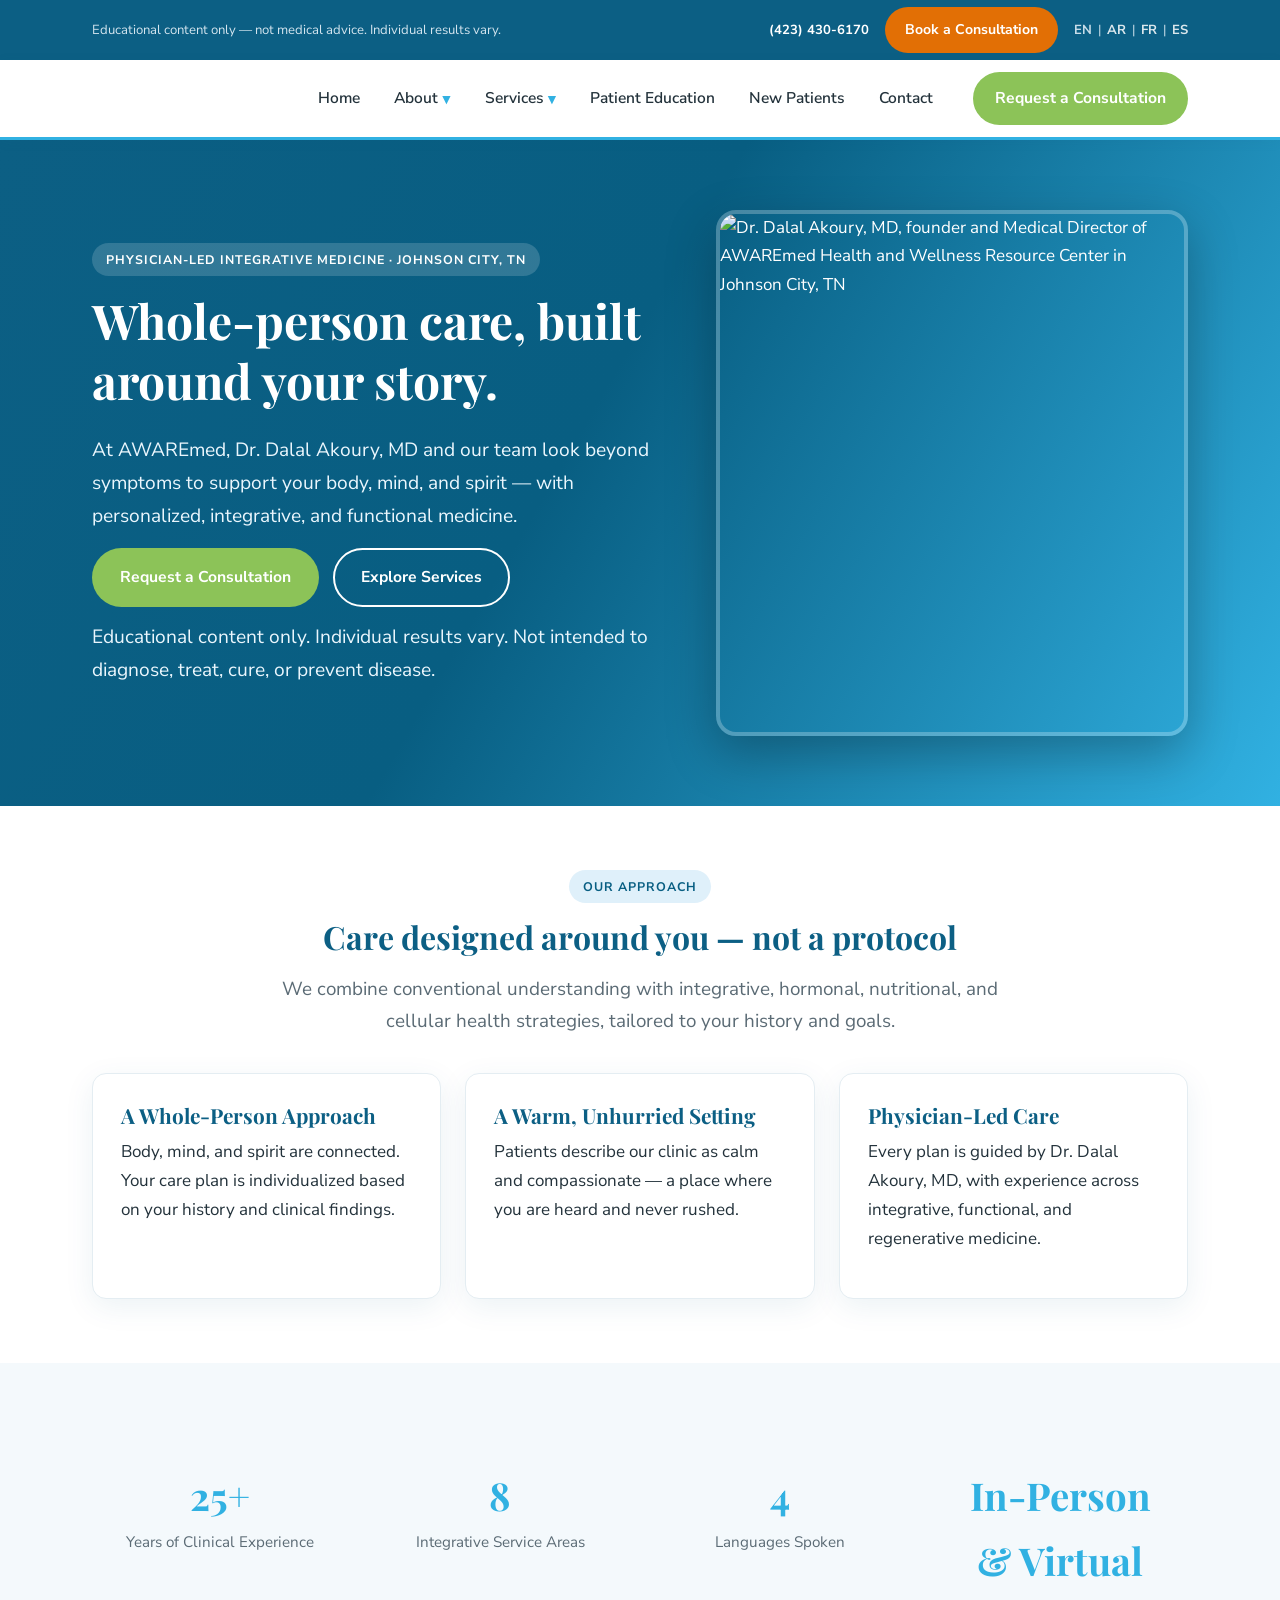
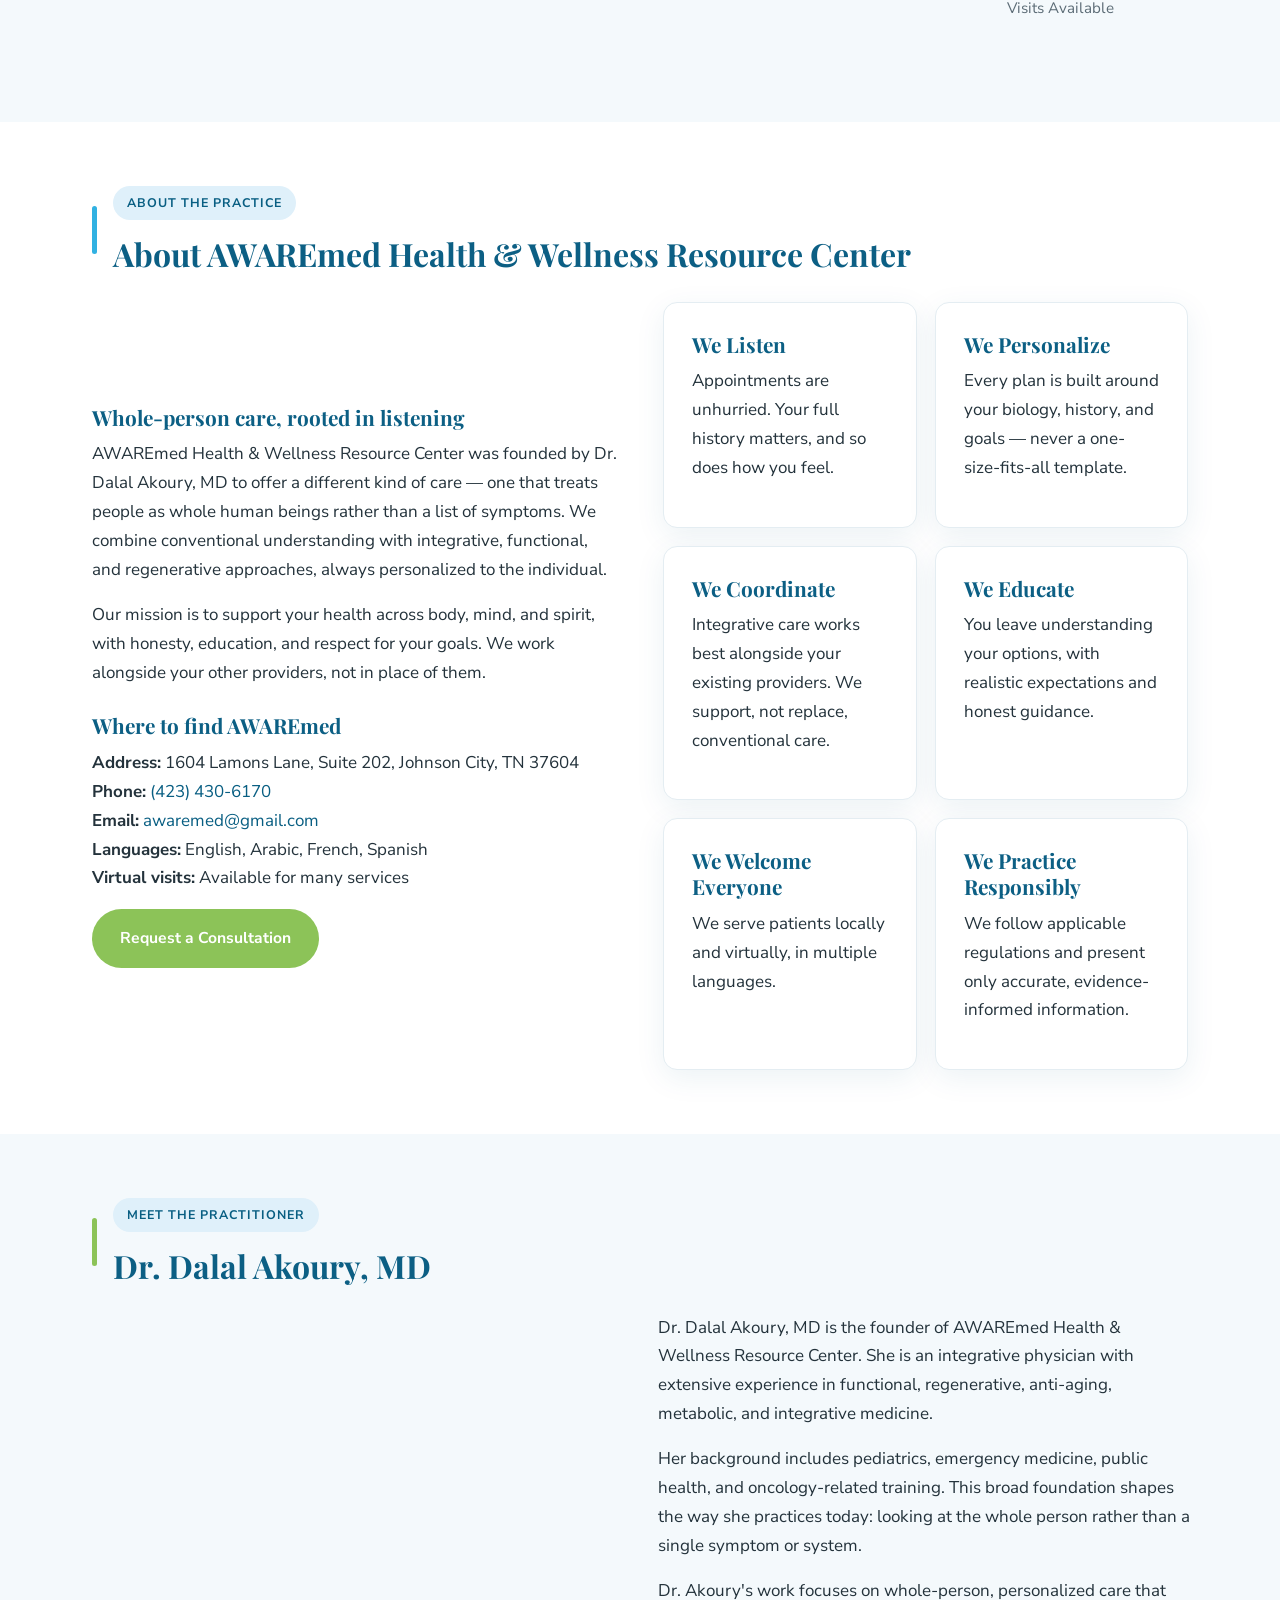
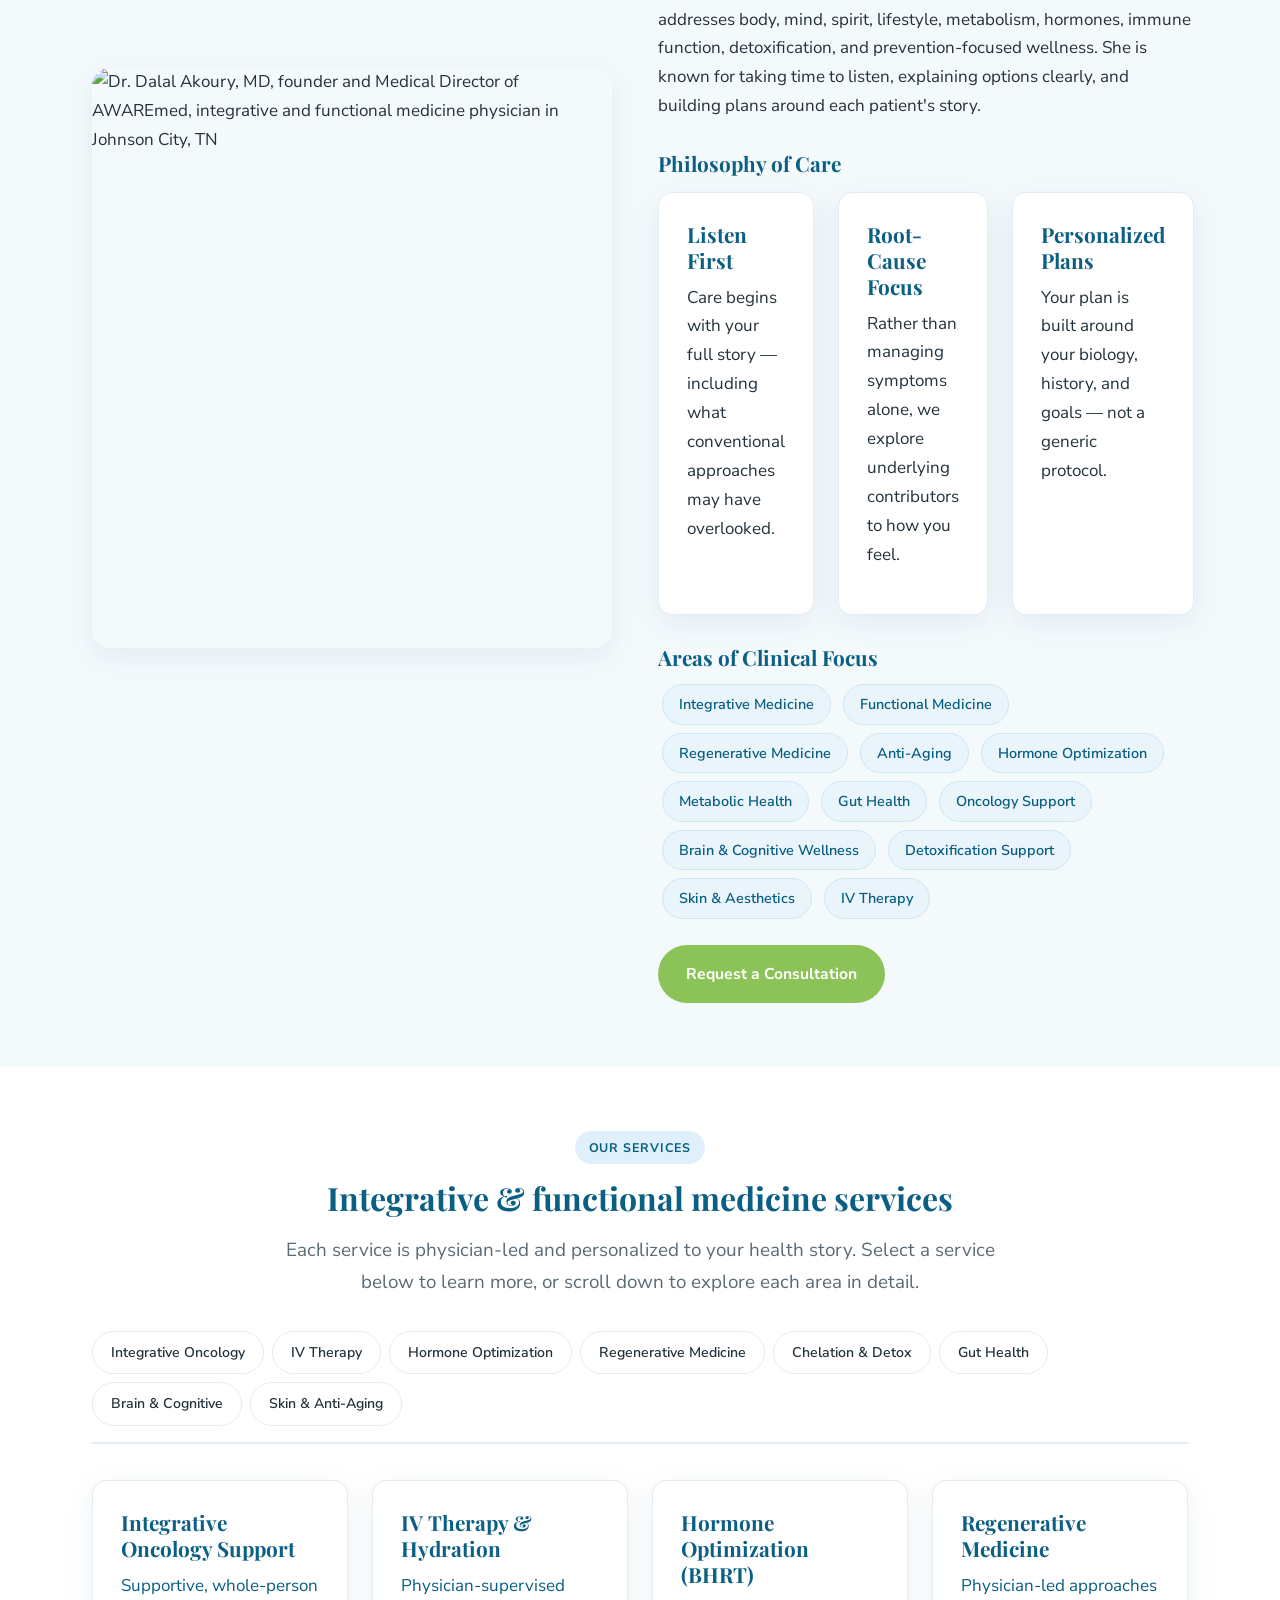
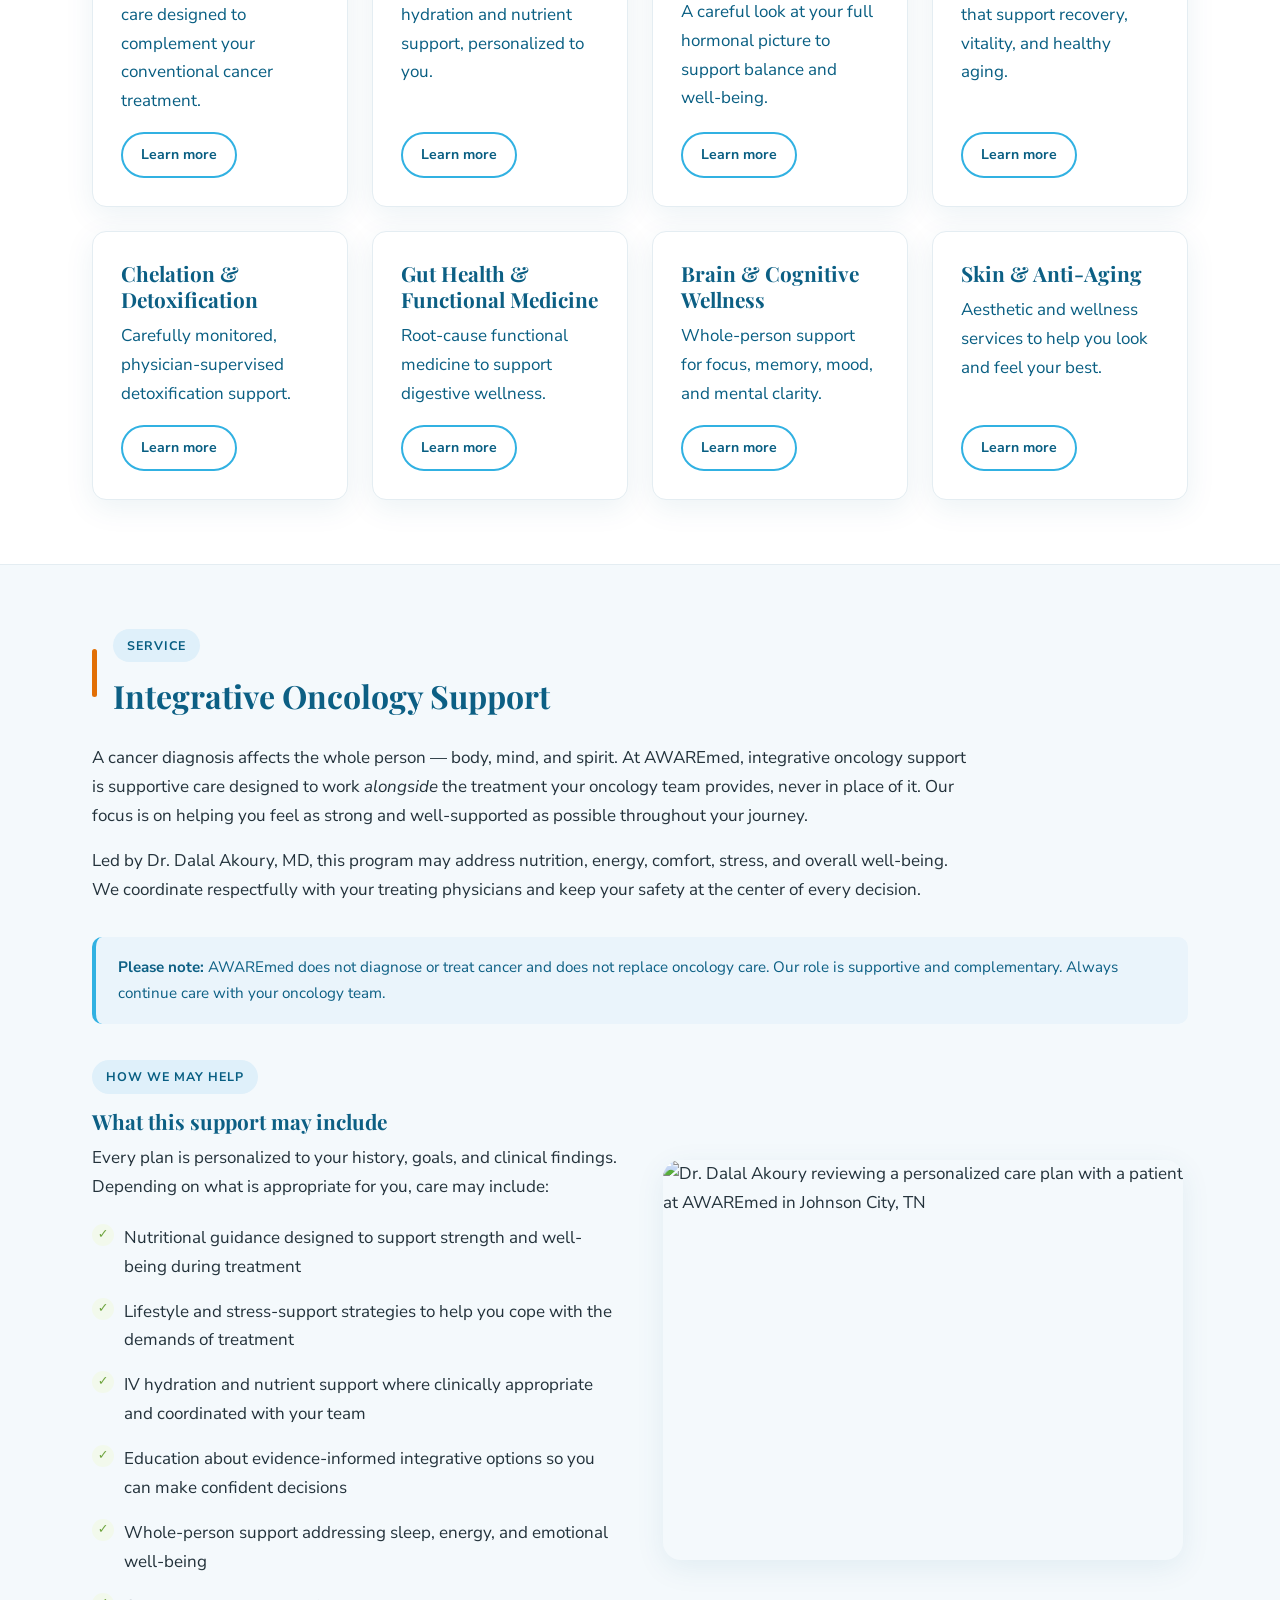
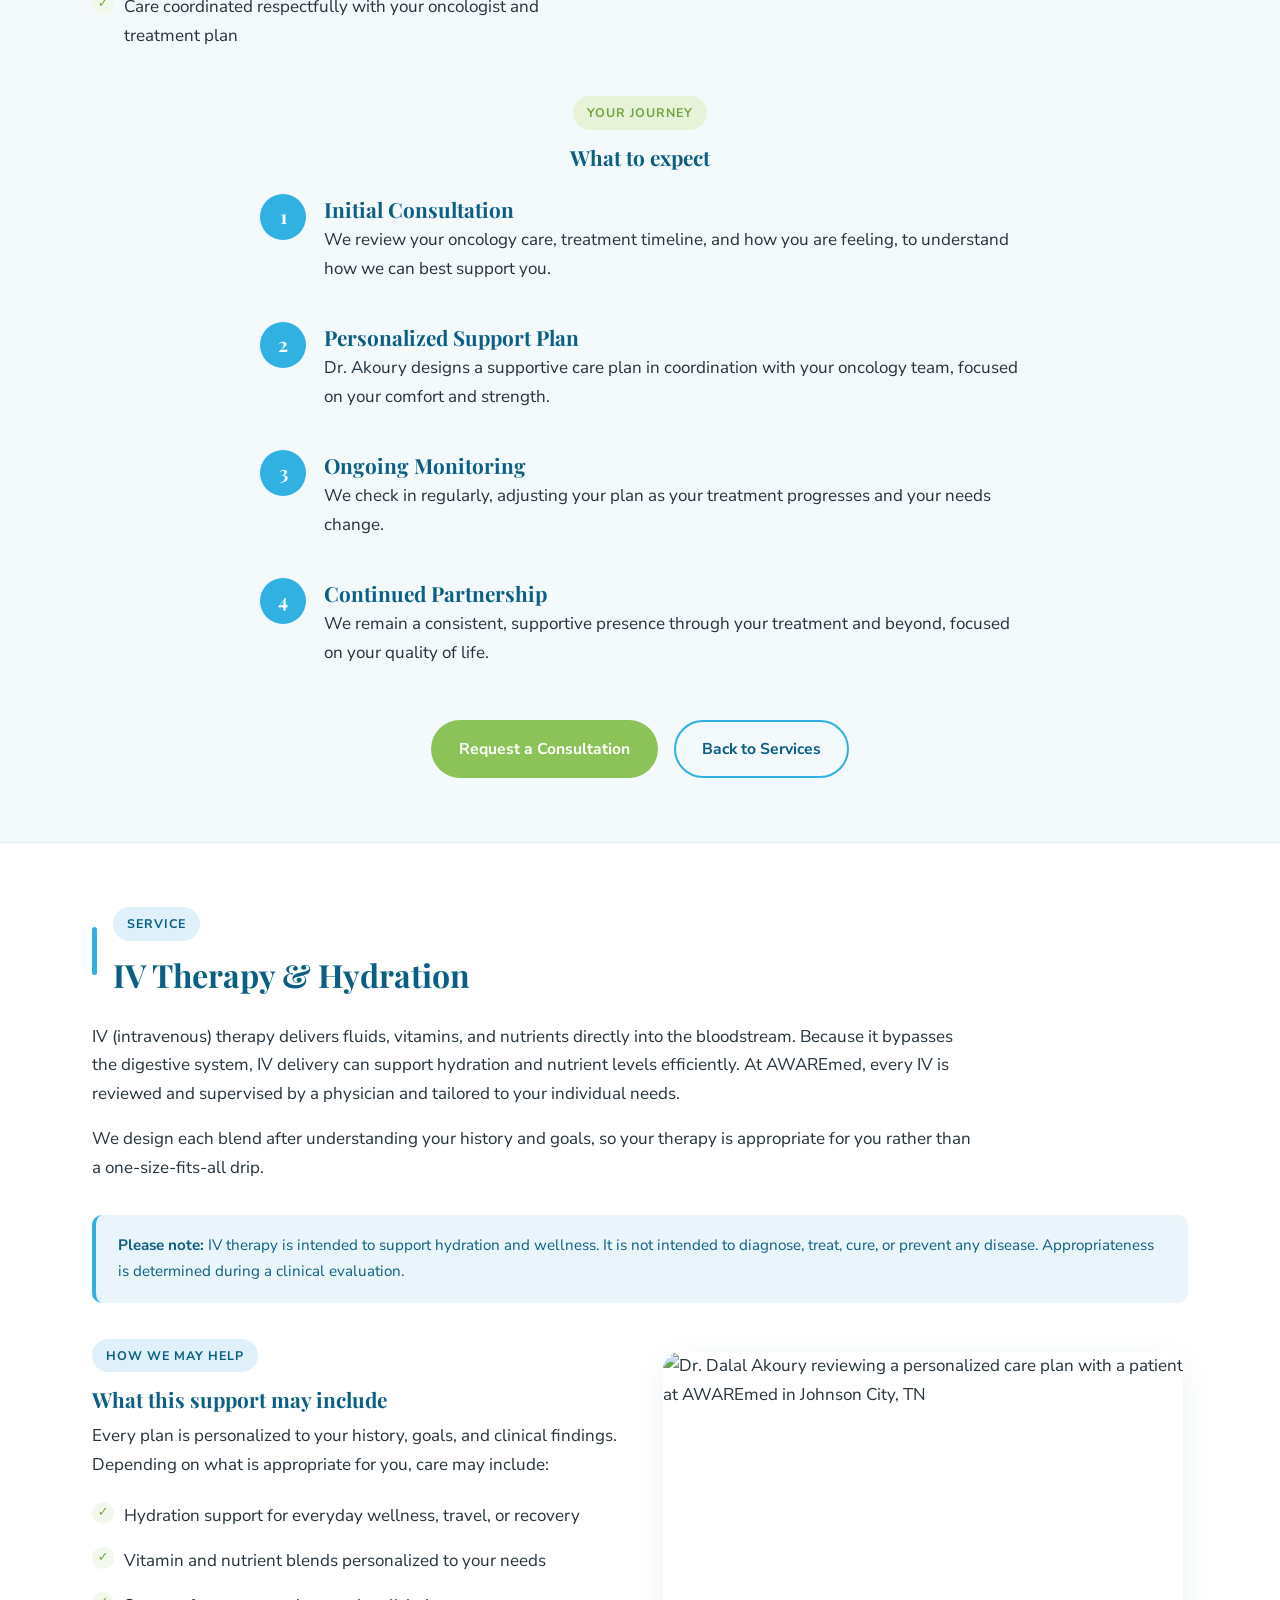
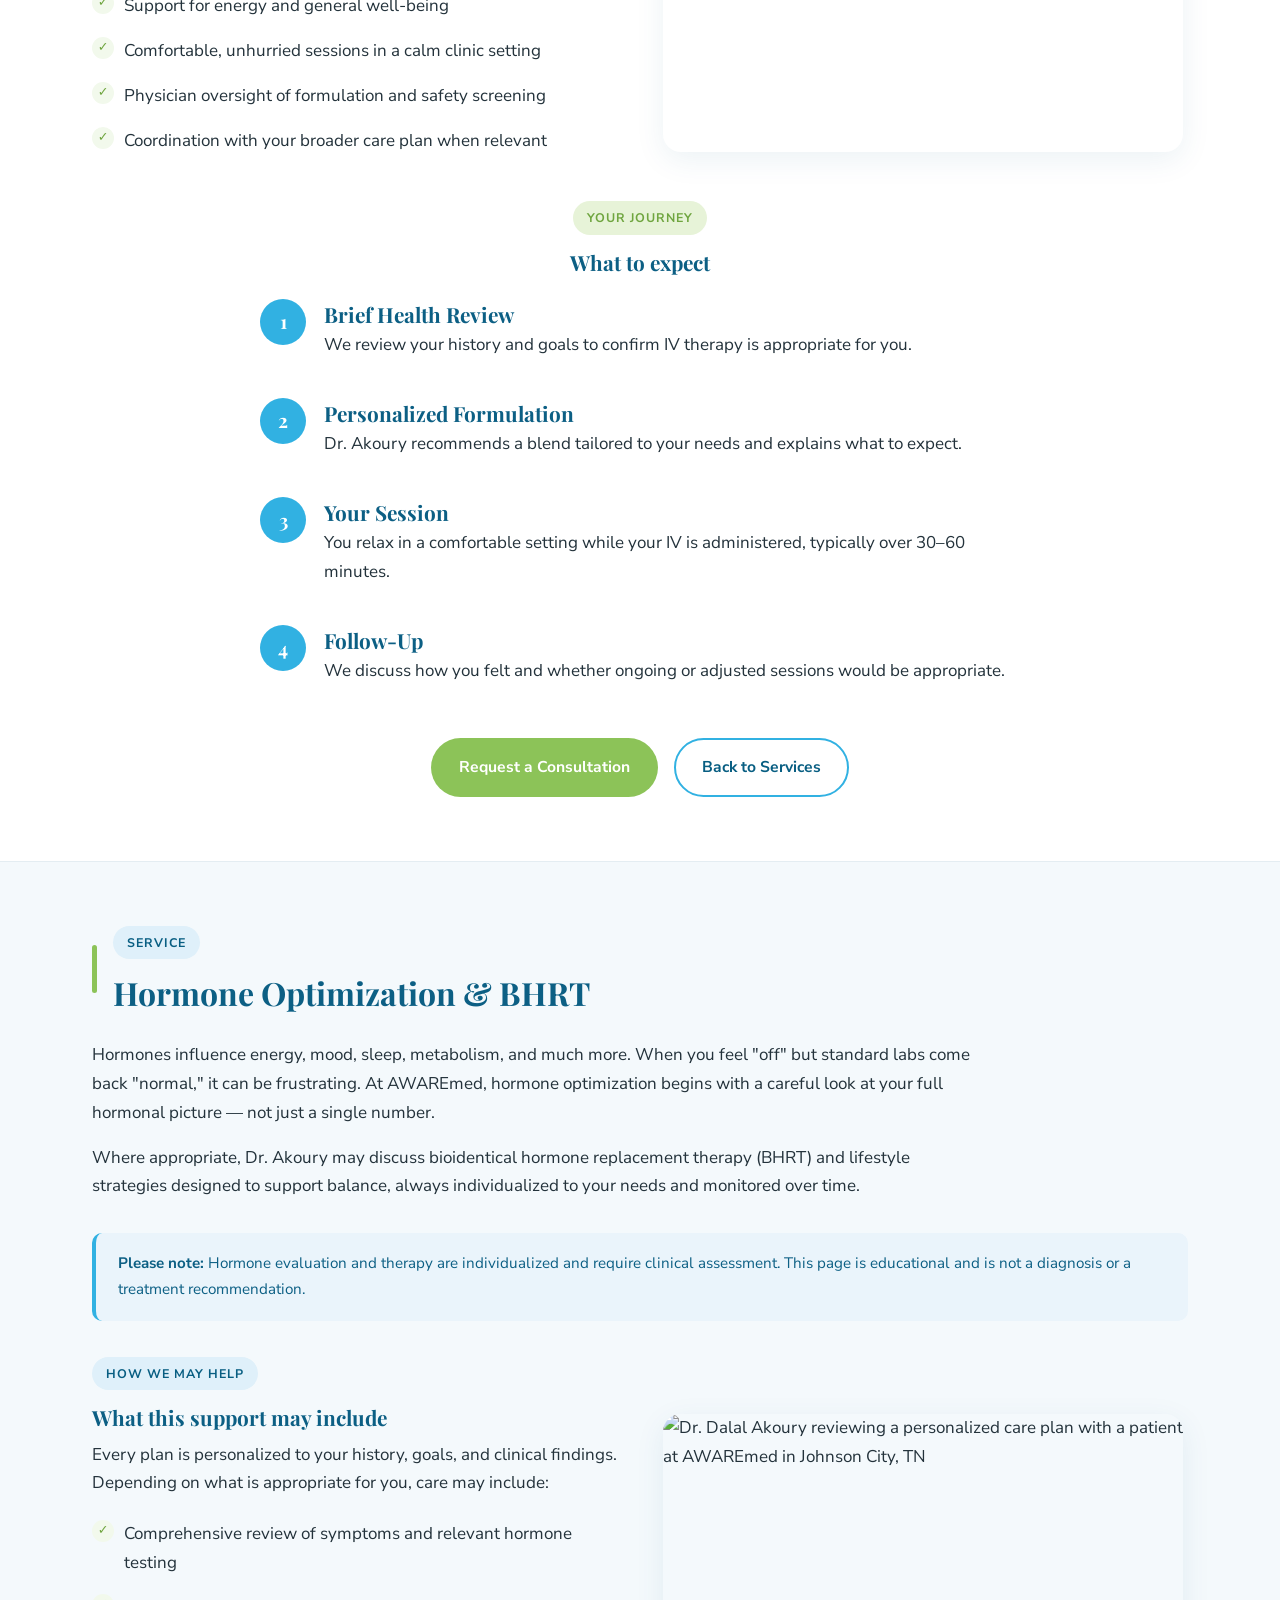
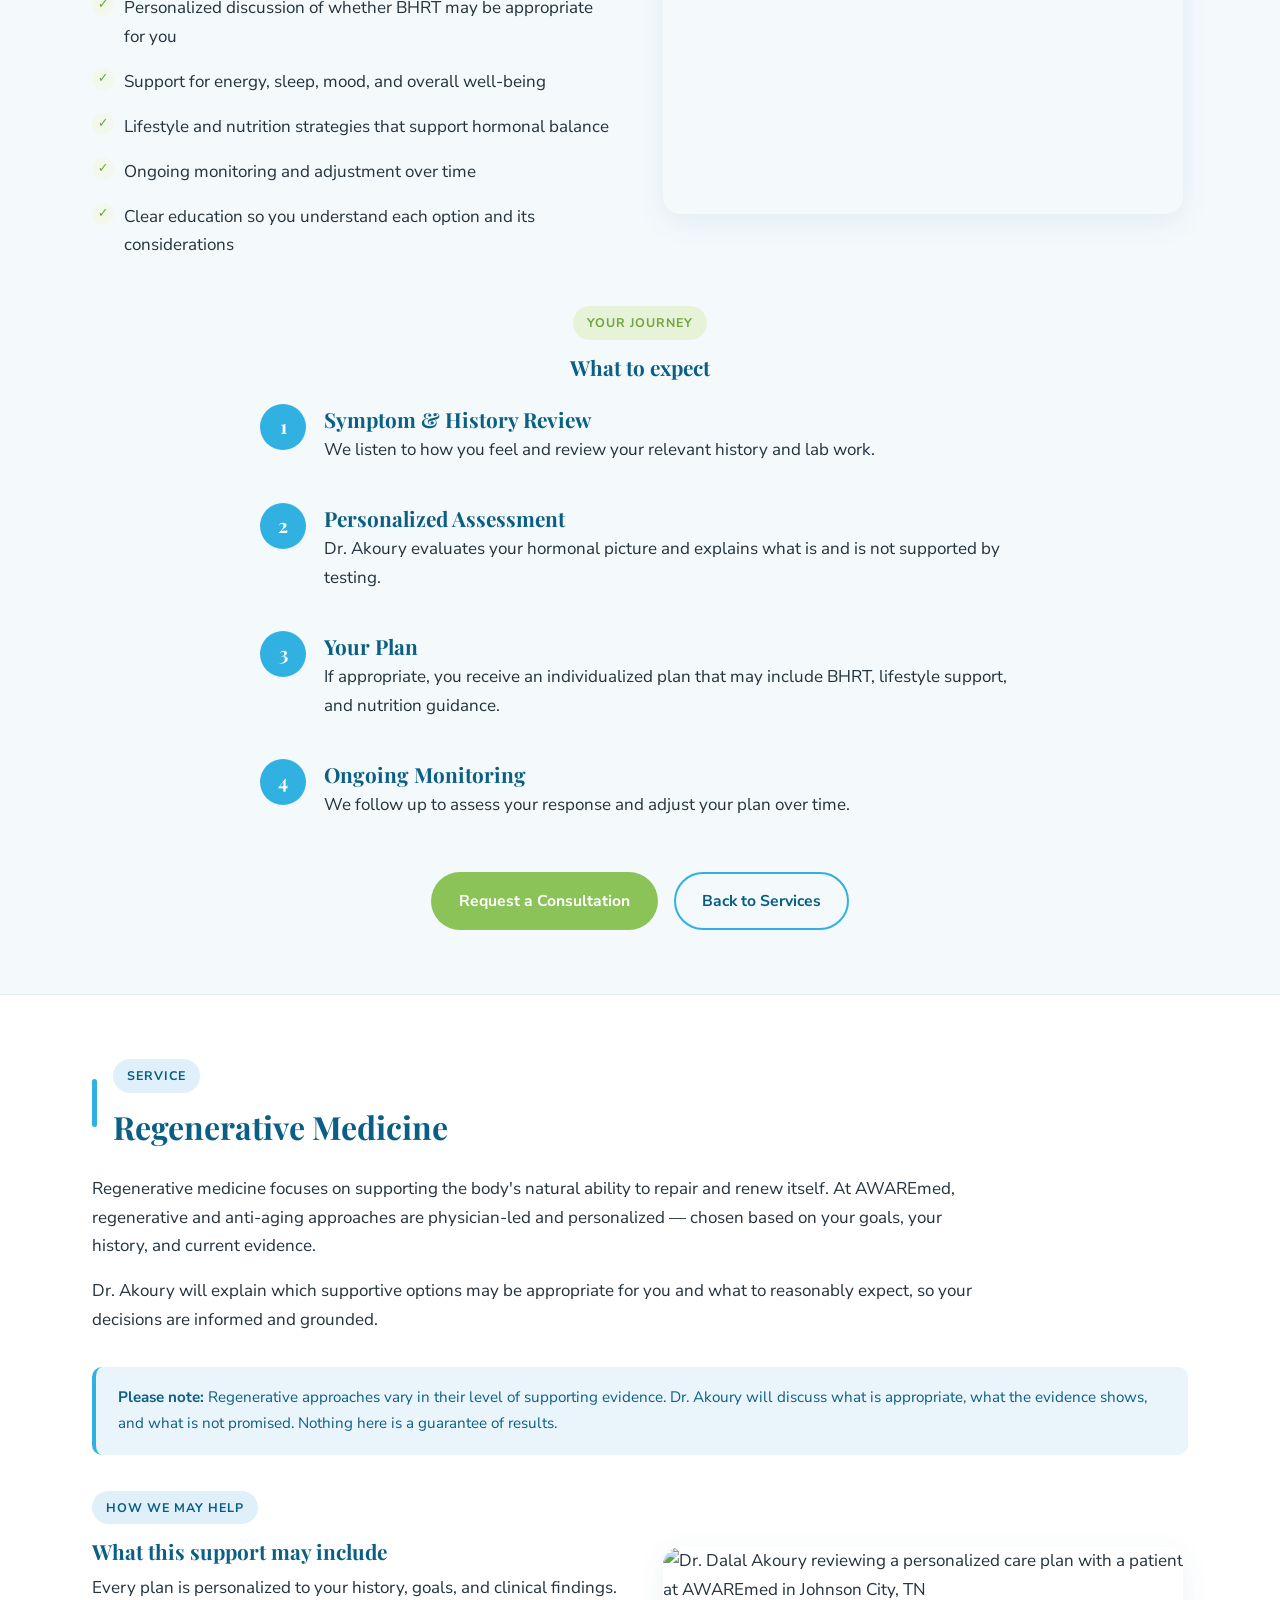
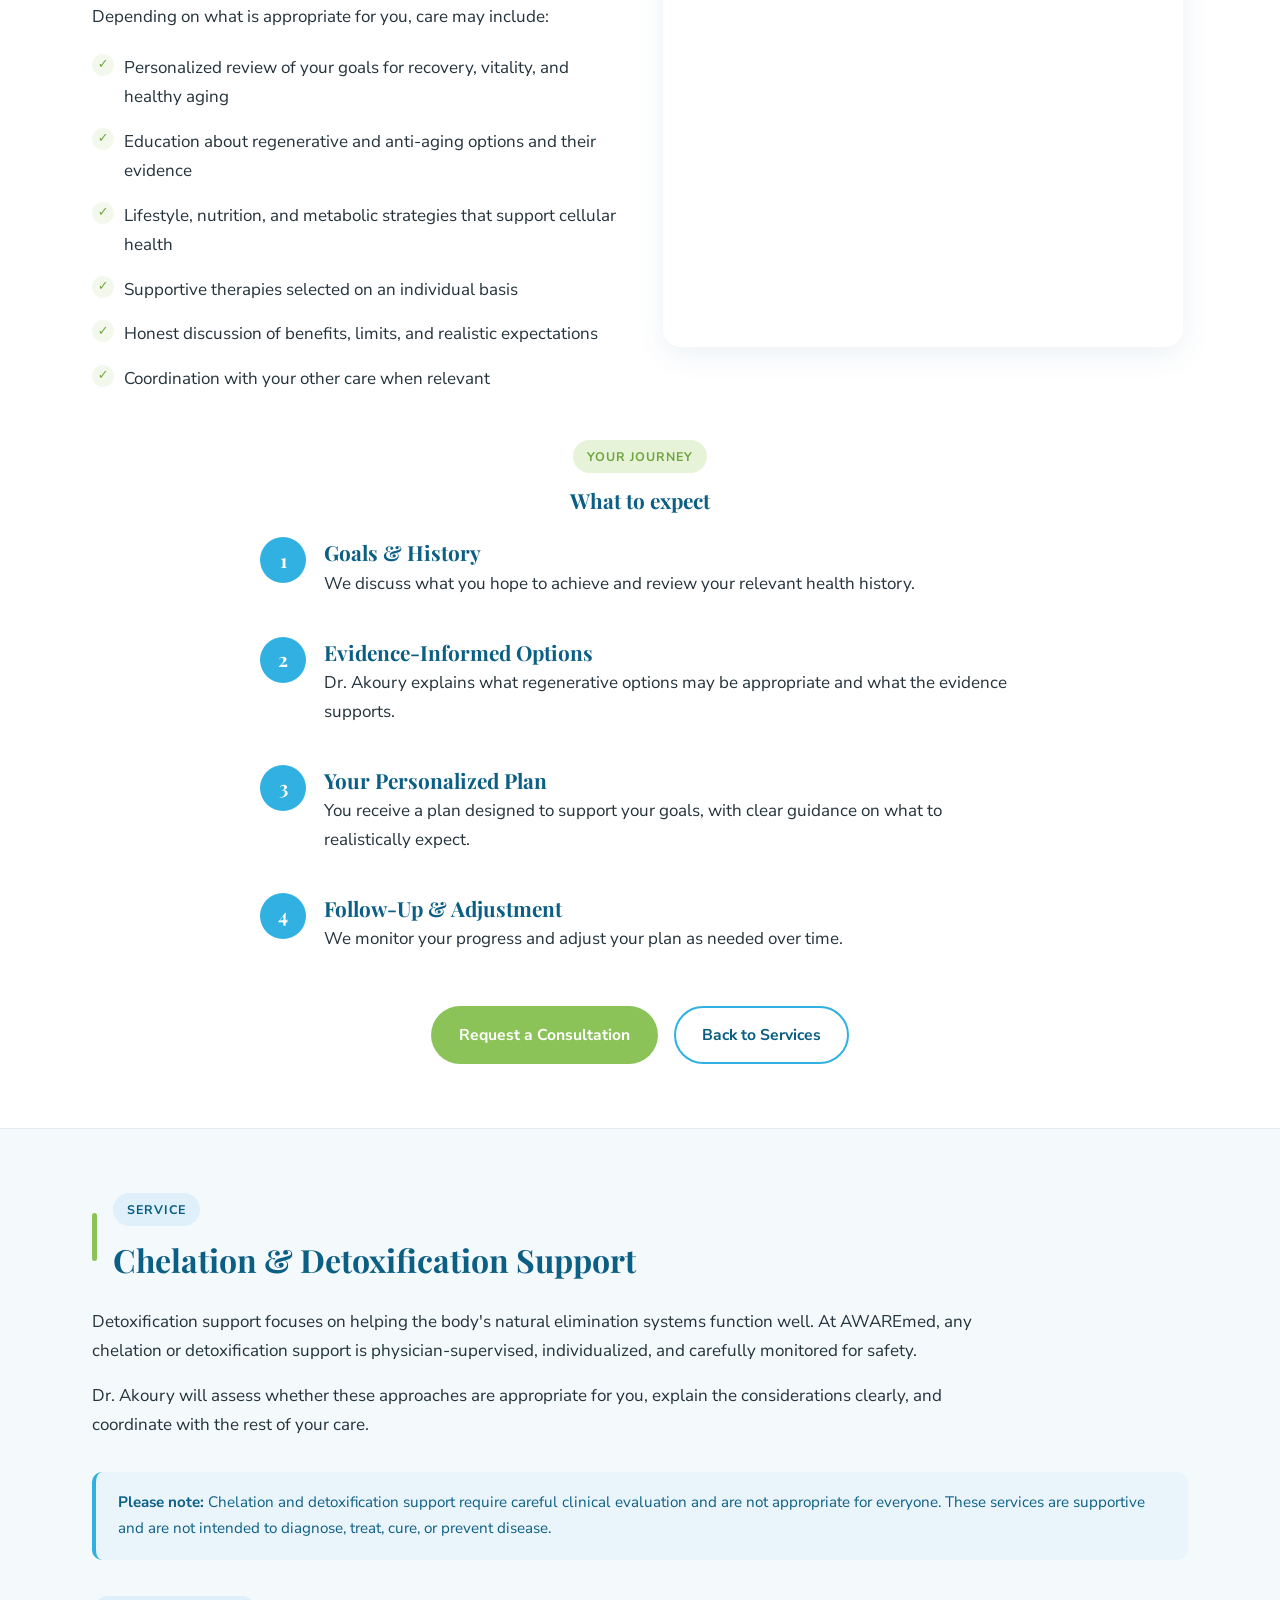
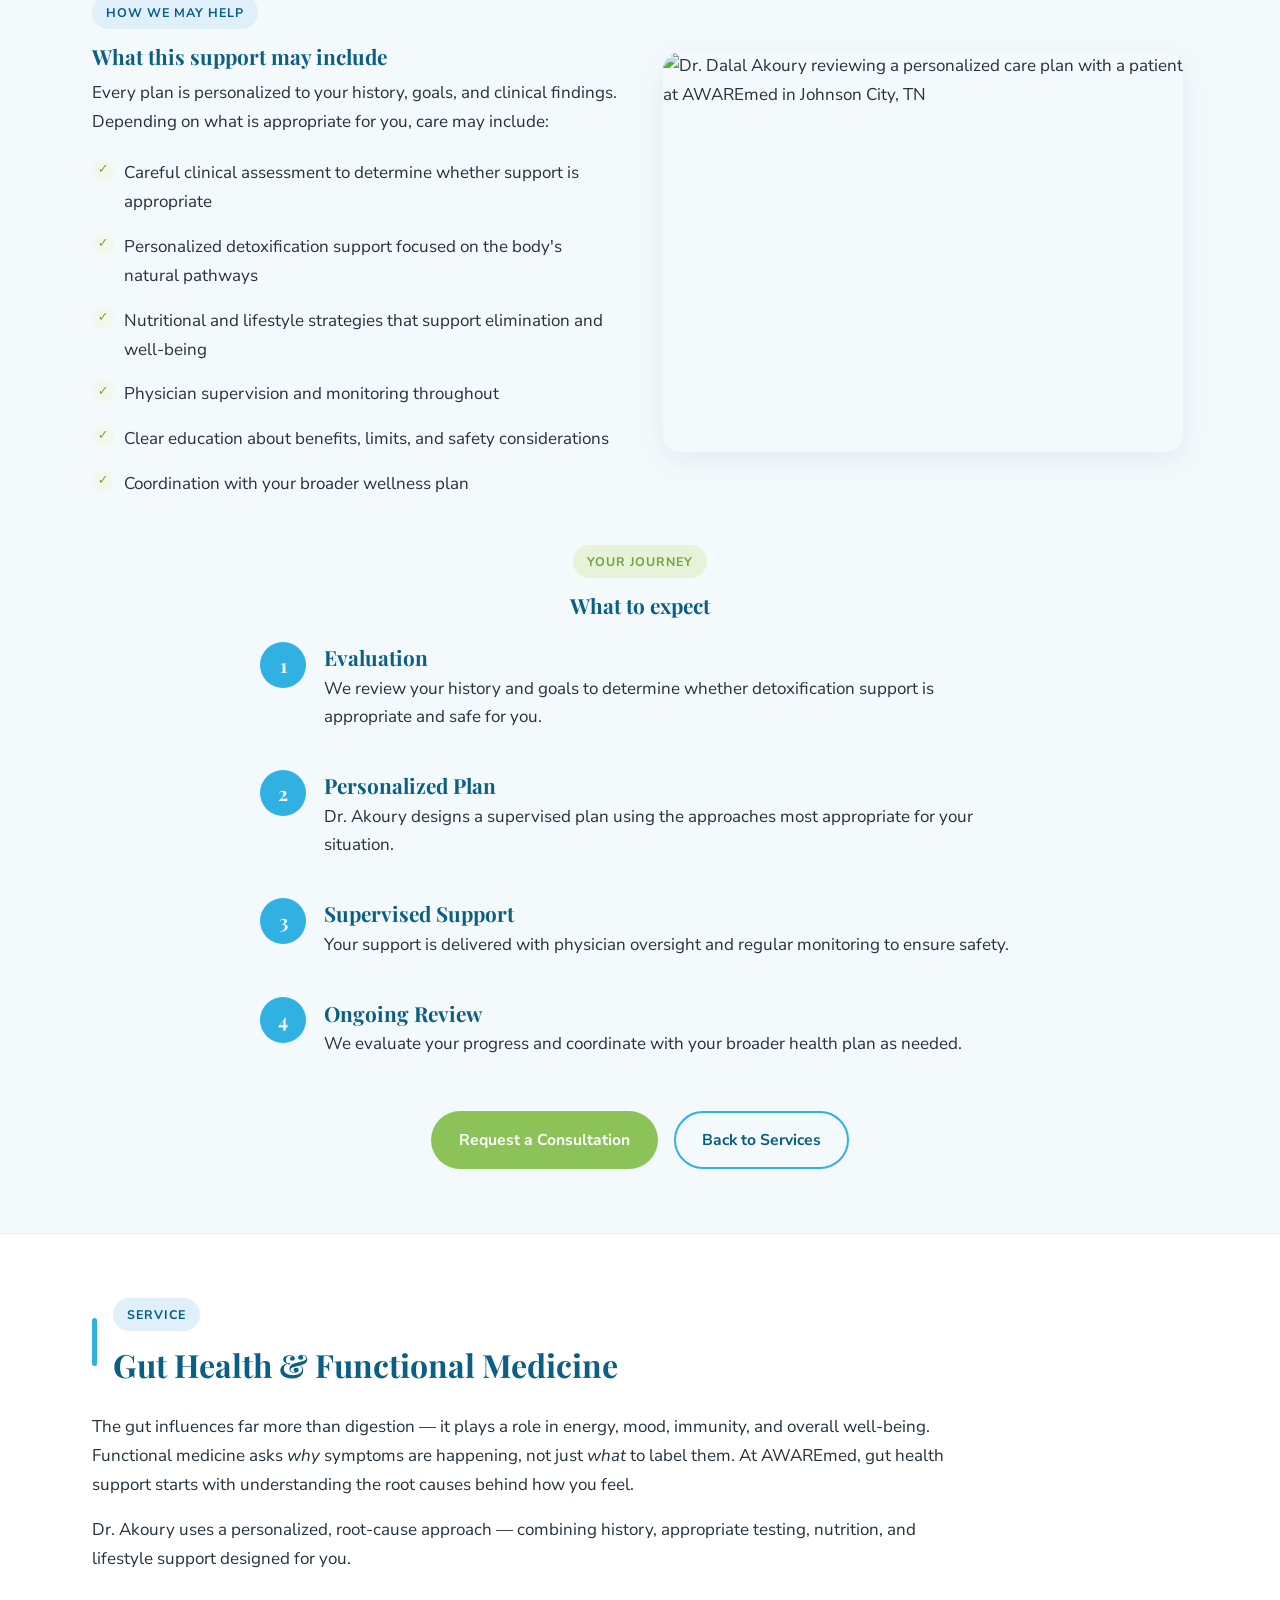
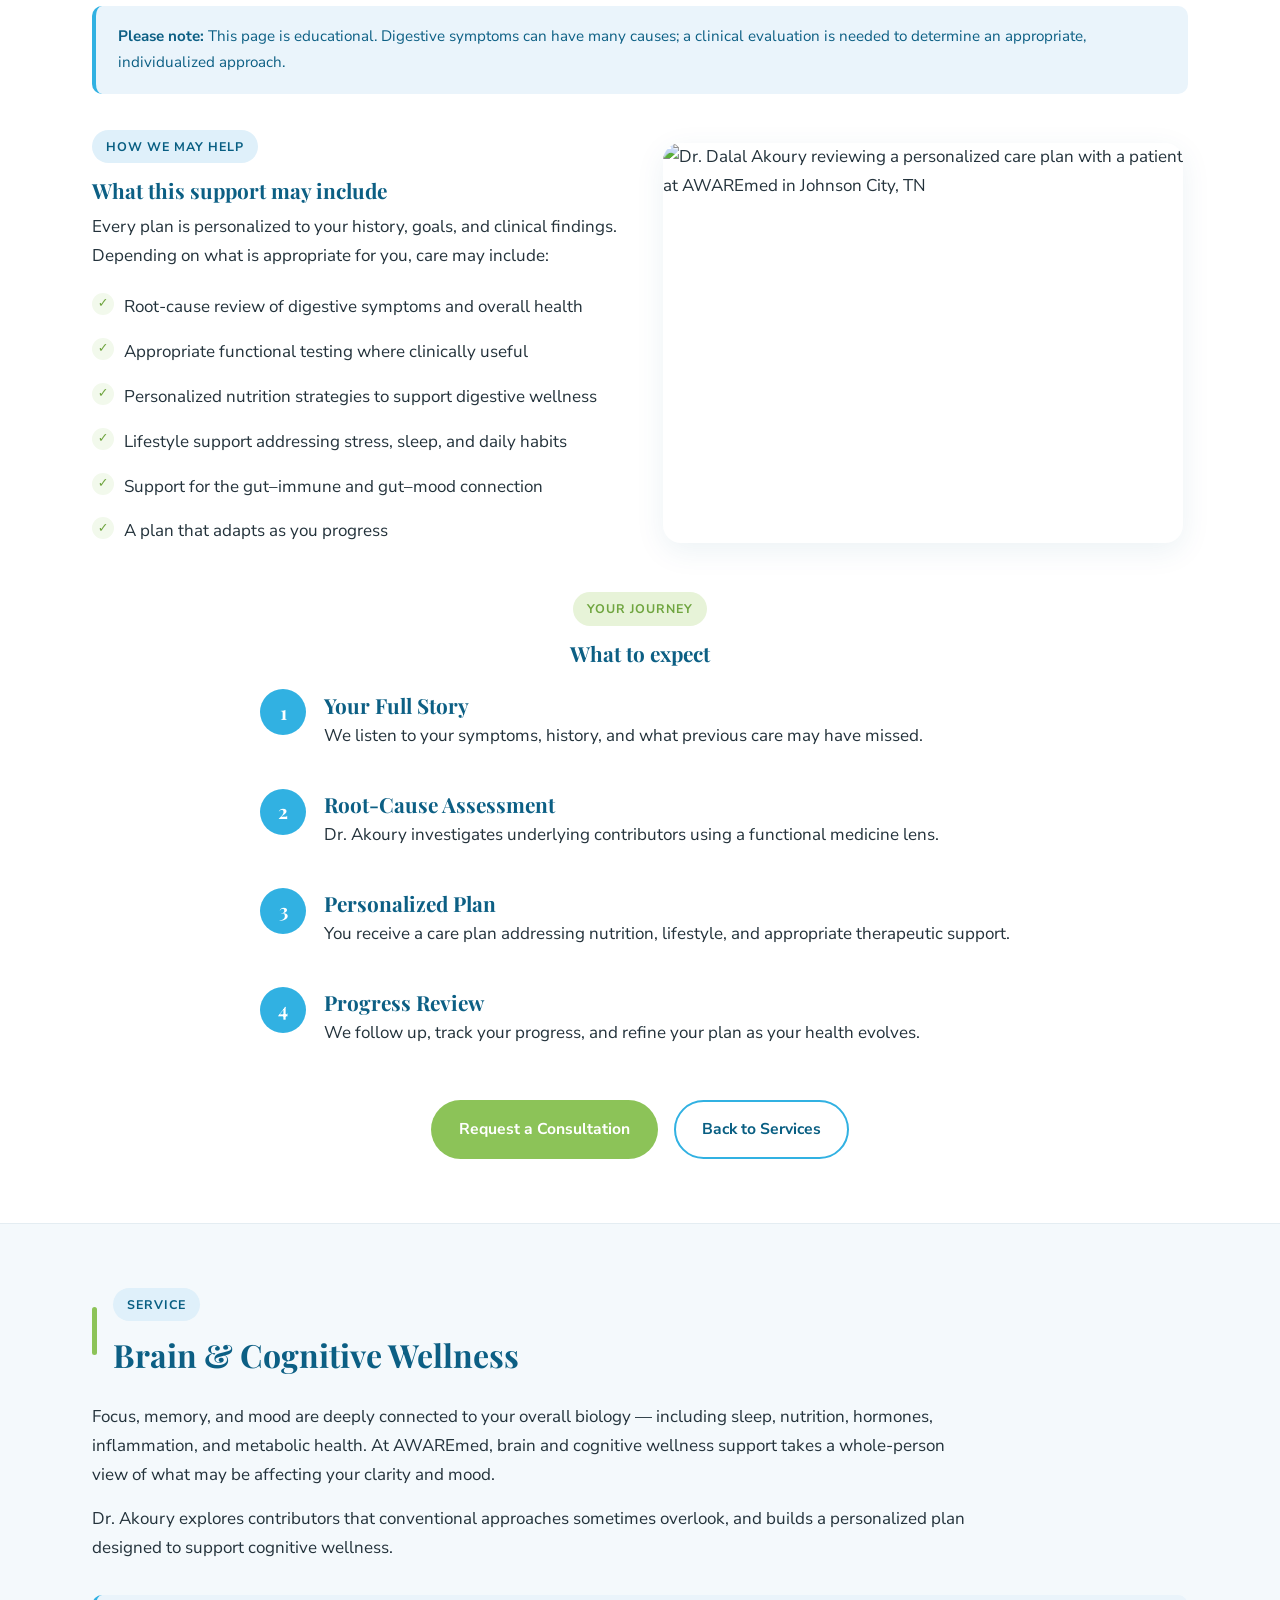
==== commit e326fec6: "Add multilingual support: Arabic, French, and Spanish versions - Created ar.html (Arabic, RTL layout" ====
--- a/index.html
+++ b/index.html
@@ -55,7 +55,12 @@
     <div class="util-right">
       <a href="tel:+14234306170">(423) 430-6170</a>
       <a href="#contact" class="btn btn-orange btn-sm">Book a Consultation</a>
-      <span class="util-lang">EN &nbsp;|&nbsp; AR &nbsp;|&nbsp; FR &nbsp;|&nbsp; ES</span>
+      <span class="util-lang">
+        <strong>EN</strong> &nbsp;|&nbsp;
+        <a href="ar.html">AR</a> &nbsp;|&nbsp;
+        <a href="fr.html">FR</a> &nbsp;|&nbsp;
+        <a href="es.html">ES</a>
+      </span>
     </div>
   </div>
 </div>
--- a/assets/styles.css
+++ b/assets/styles.css
@@ -496,3 +496,51 @@
   .services-nav { gap: 6px; }
   .services-nav a { font-size: .82rem; padding: 7px 14px; }
 }
+
+/* =====================================================
+   RTL SUPPORT (Arabic)
+===================================================== */
+[dir="rtl"] {
+  direction: rtl;
+  text-align: right;
+}
+[dir="rtl"] .primary-nav { margin-left: 0; margin-right: auto; }
+[dir="rtl"] .primary-nav > ul { flex-direction: row-reverse; }
+[dir="rtl"] .submenu { left: auto; right: 0; }
+[dir="rtl"] .nav-toggle { margin-left: 0; margin-right: auto; }
+[dir="rtl"] .header-inner { flex-direction: row-reverse; }
+[dir="rtl"] .util-inner { flex-direction: row-reverse; }
+[dir="rtl"] .util-right { flex-direction: row-reverse; }
+[dir="rtl"] .hero .wrap { direction: rtl; }
+[dir="rtl"] .hero h1,
+[dir="rtl"] .hero p { text-align: right; }
+[dir="rtl"] .hero-actions { justify-content: flex-start; }
+[dir="rtl"] .split { direction: rtl; }
+[dir="rtl"] .section-label { flex-direction: row-reverse; }
+[dir="rtl"] .section-label > div { text-align: right; }
+[dir="rtl"] .check li { padding: 6px 32px 6px 0; }
+[dir="rtl"] .check li::before { left: auto; right: 0; }
+[dir="rtl"] .step { flex-direction: row-reverse; text-align: right; }
+[dir="rtl"] .notice { border-left: 0; border-right: 4px solid var(--blue); }
+[dir="rtl"] .notice.green { border-right-color: var(--green); border-left: 0; }
+[dir="rtl"] .faq summary::after { float: left; }
+[dir="rtl"] .footer-grid { direction: rtl; }
+[dir="rtl"] .foot-contact { text-align: right; }
+[dir="rtl"] .footer-bottom .wrap { flex-direction: row-reverse; }
+[dir="rtl"] .caret { margin-right: 4px; margin-left: 0; }
+[dir="rtl"] .center { text-align: center; }
+[dir="rtl"] .prose { text-align: right; }
+[dir="rtl"] .prose ul { padding-right: 22px; padding-left: 0; }
+[dir="rtl"] .legal-tabs { flex-direction: row-reverse; }
+[dir="rtl"] .services-nav { justify-content: flex-end; }
+[dir="rtl"] .stats-bar { direction: rtl; }
+[dir="rtl"] .card { text-align: right; }
+[dir="rtl"] .svc-card .btn { align-self: flex-end; }
+[dir="rtl"] .btn + .btn { margin-left: 0; margin-right: 12px; }
+@media (max-width: 920px) {
+  [dir="rtl"] .primary-nav {
+    inset: 0 auto 0 0;
+    transform: translateX(-100%);
+  }
+  [dir="rtl"] .primary-nav.open { transform: translateX(0); }
+}
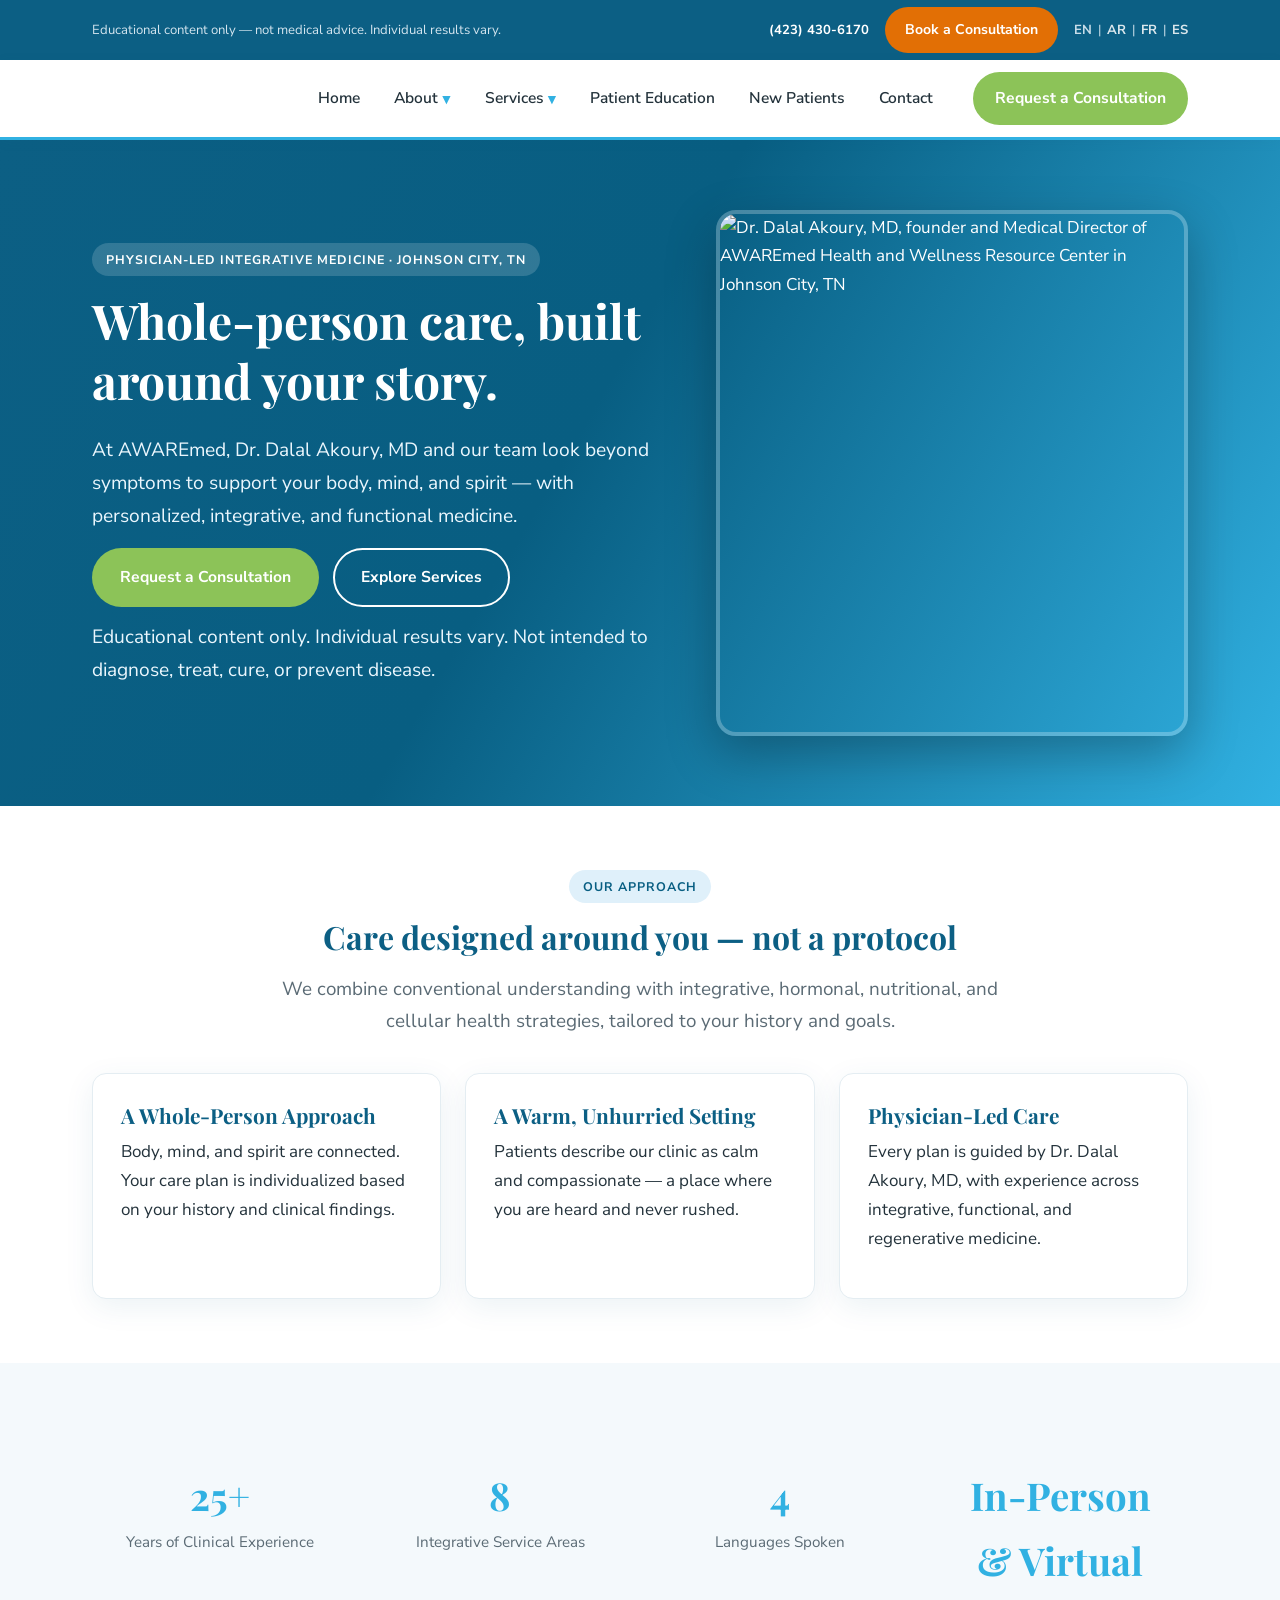
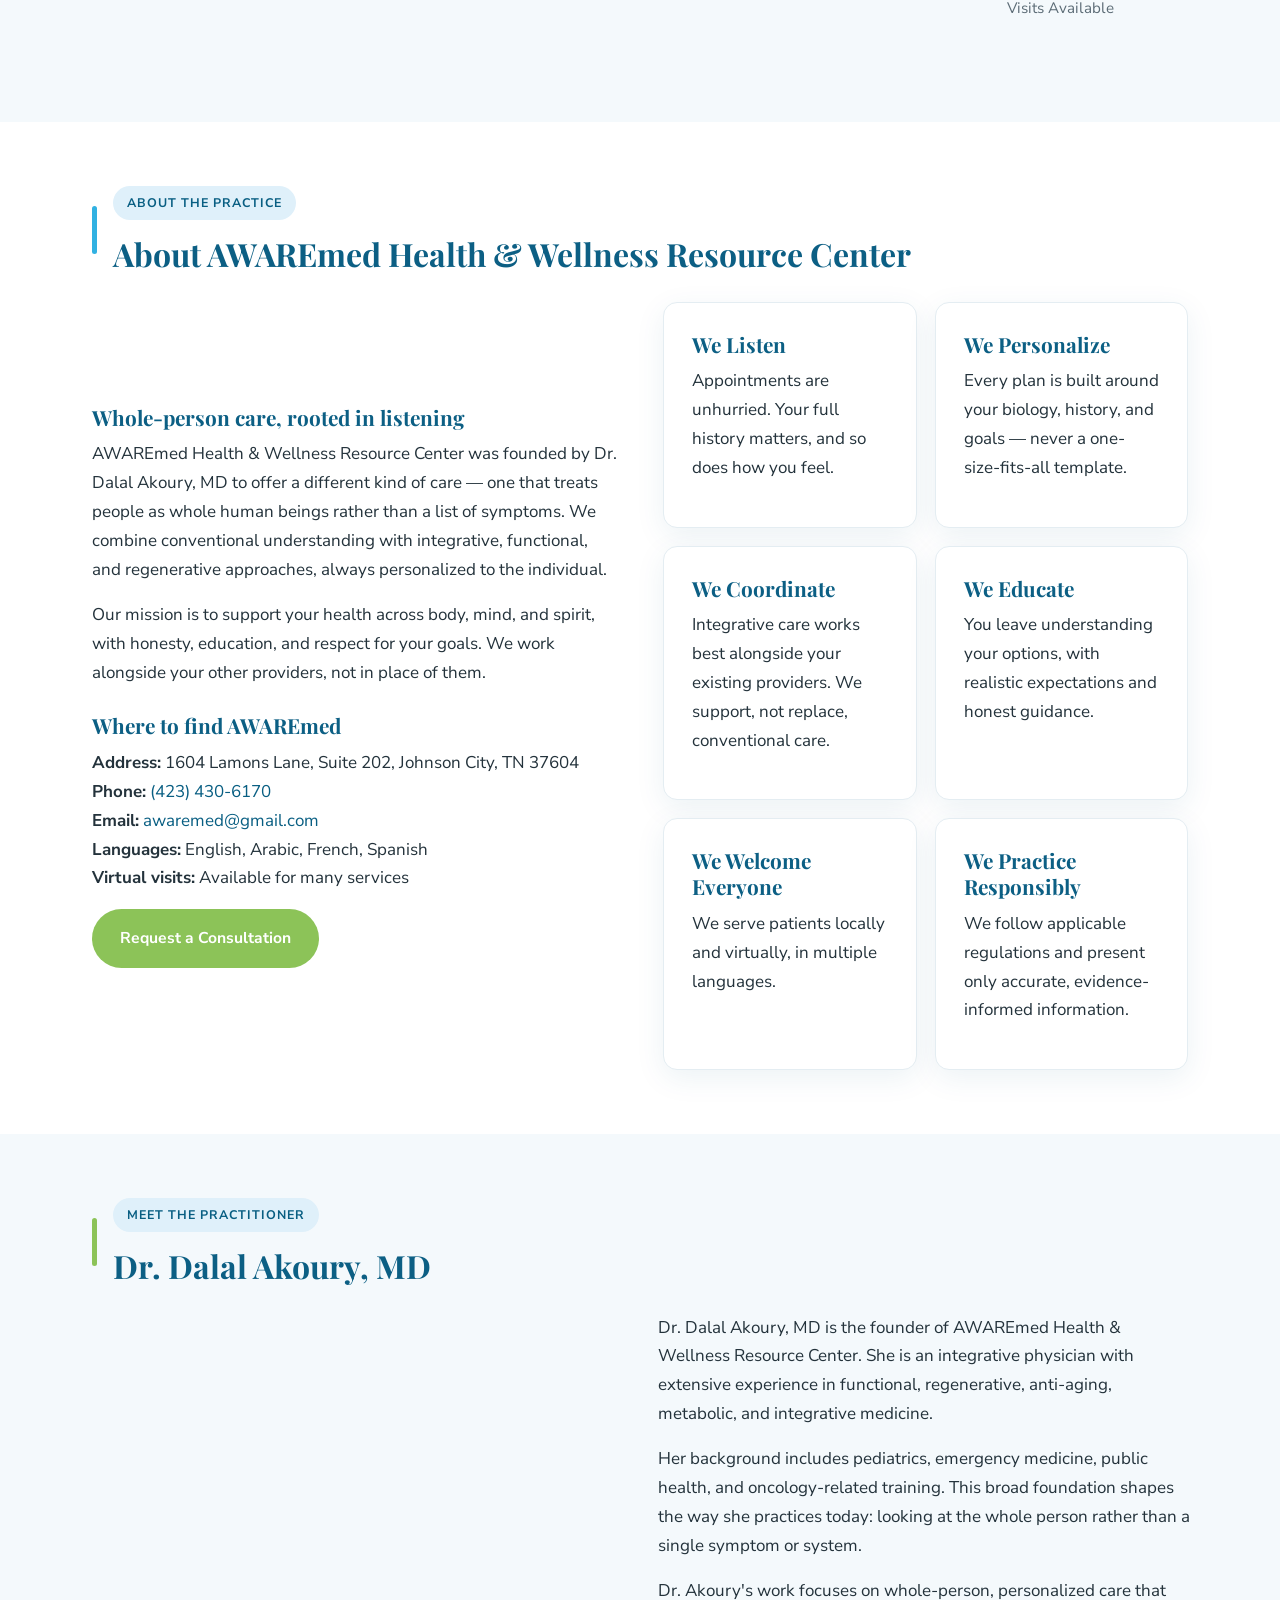
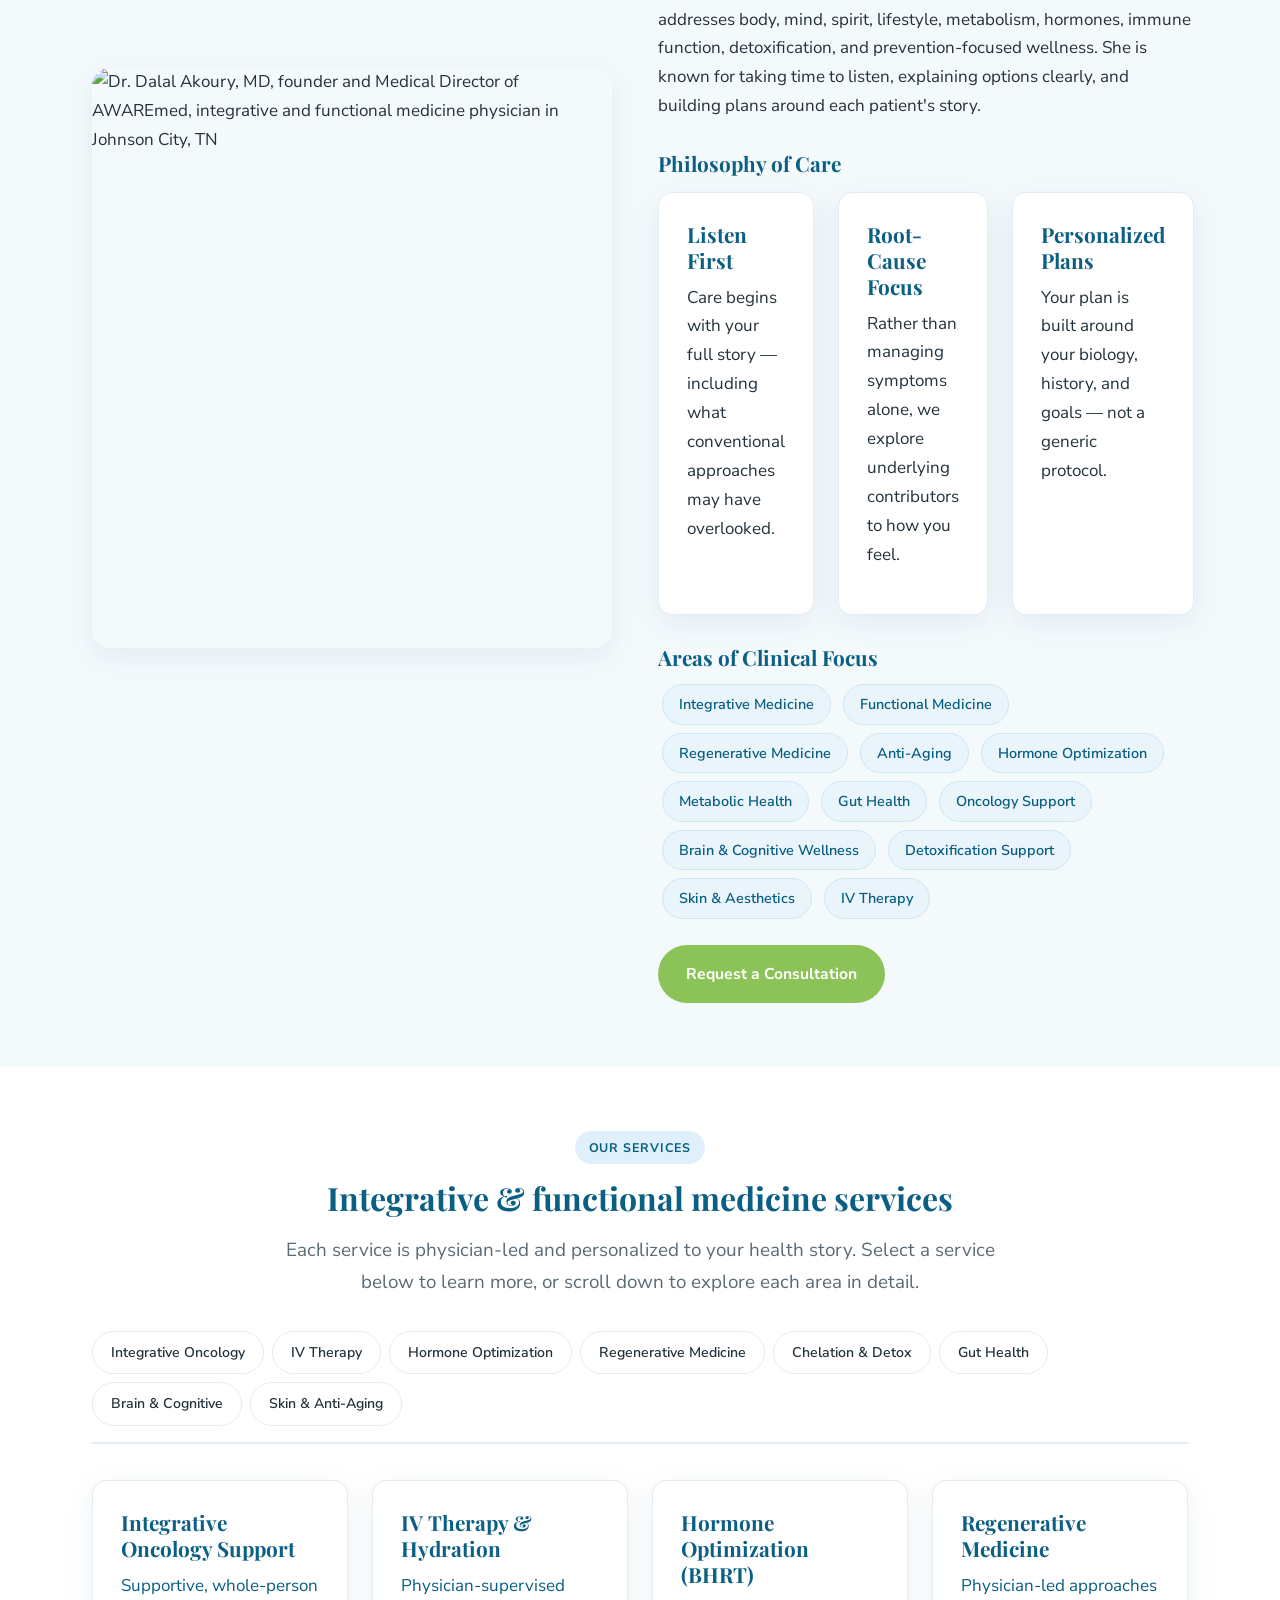
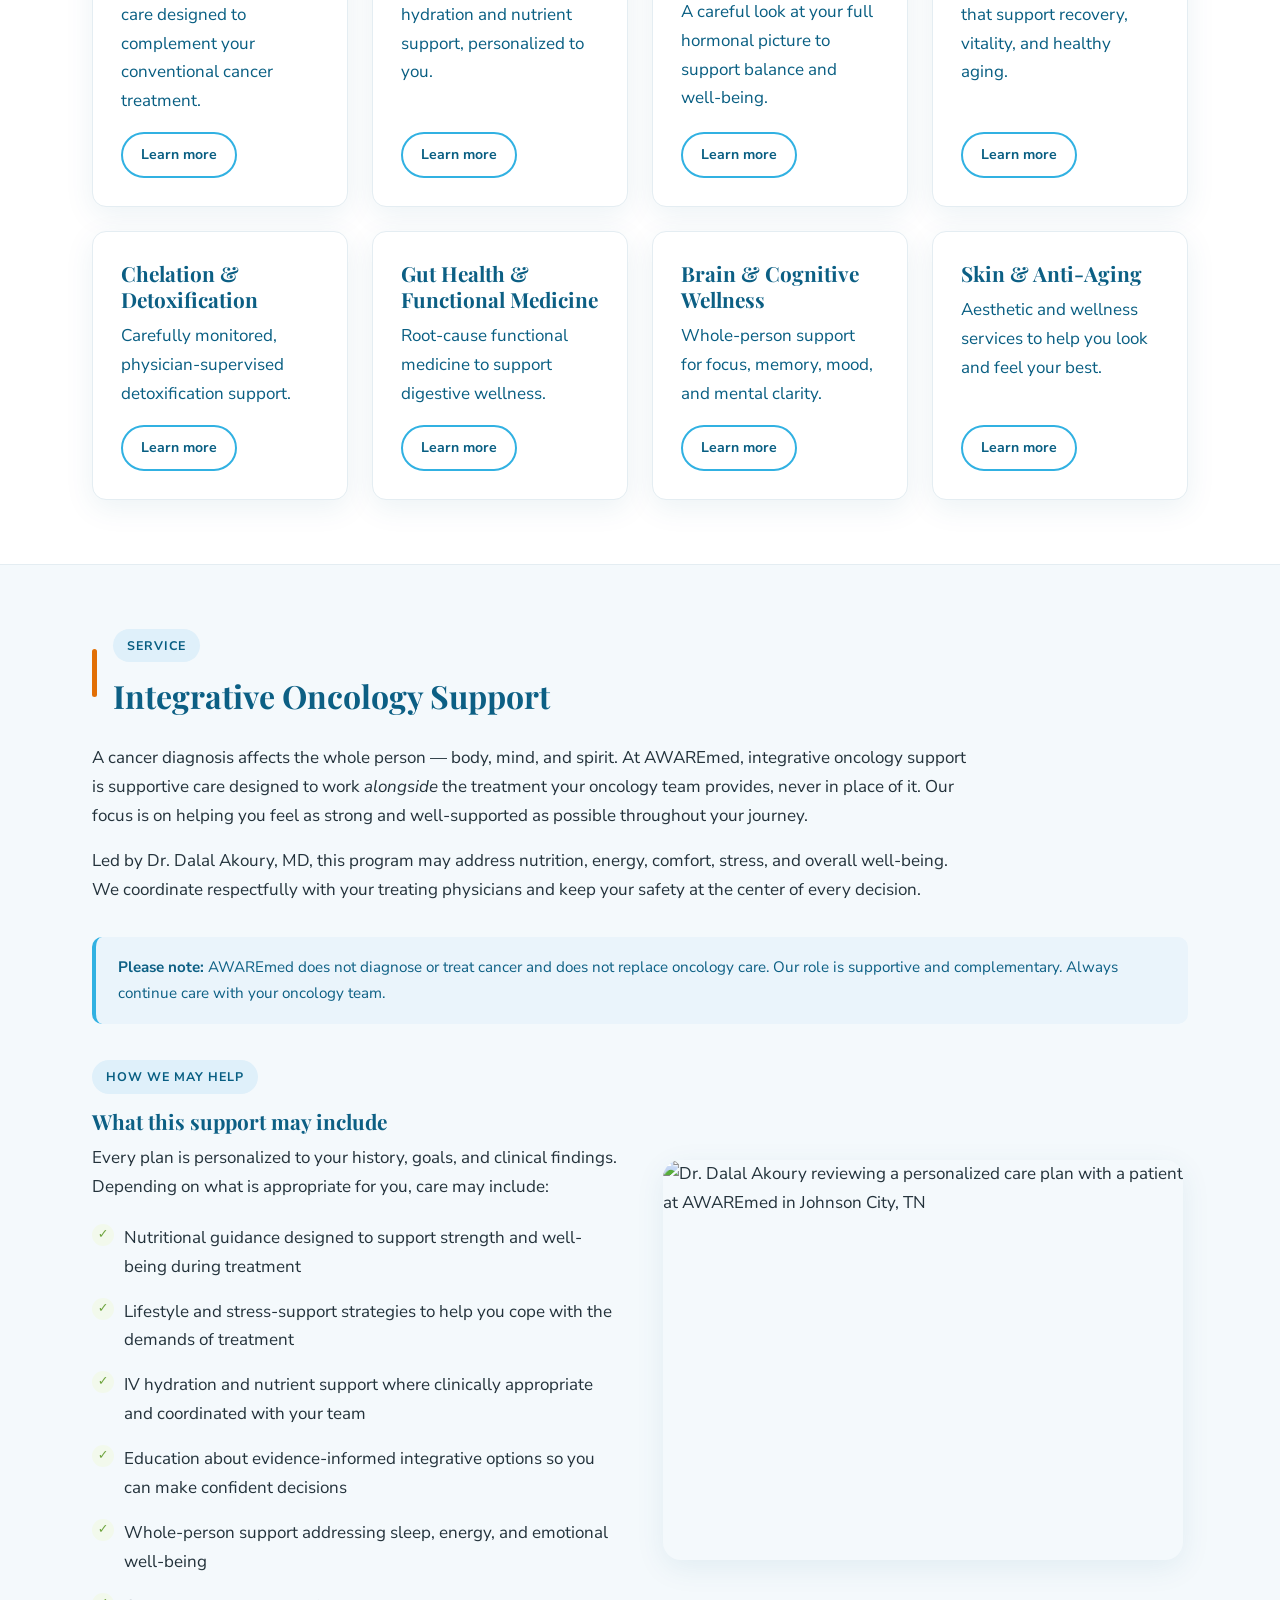
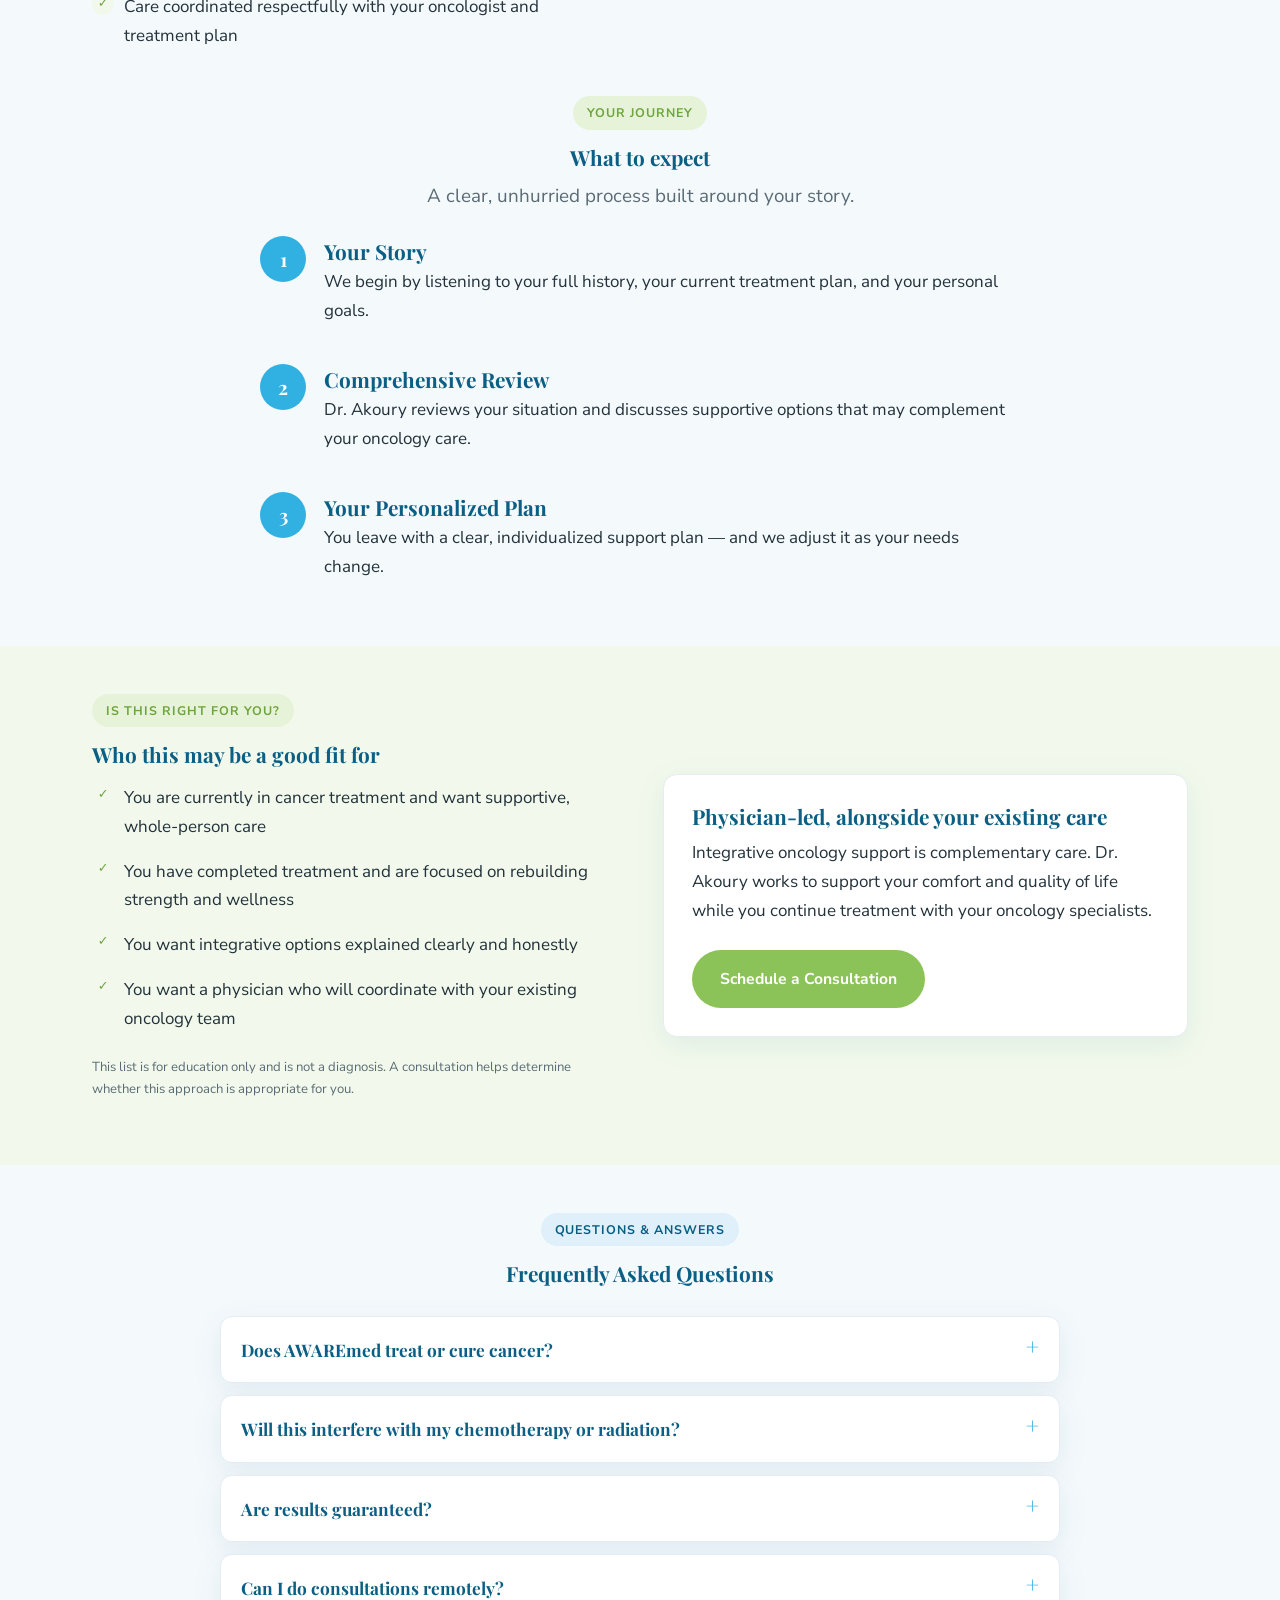
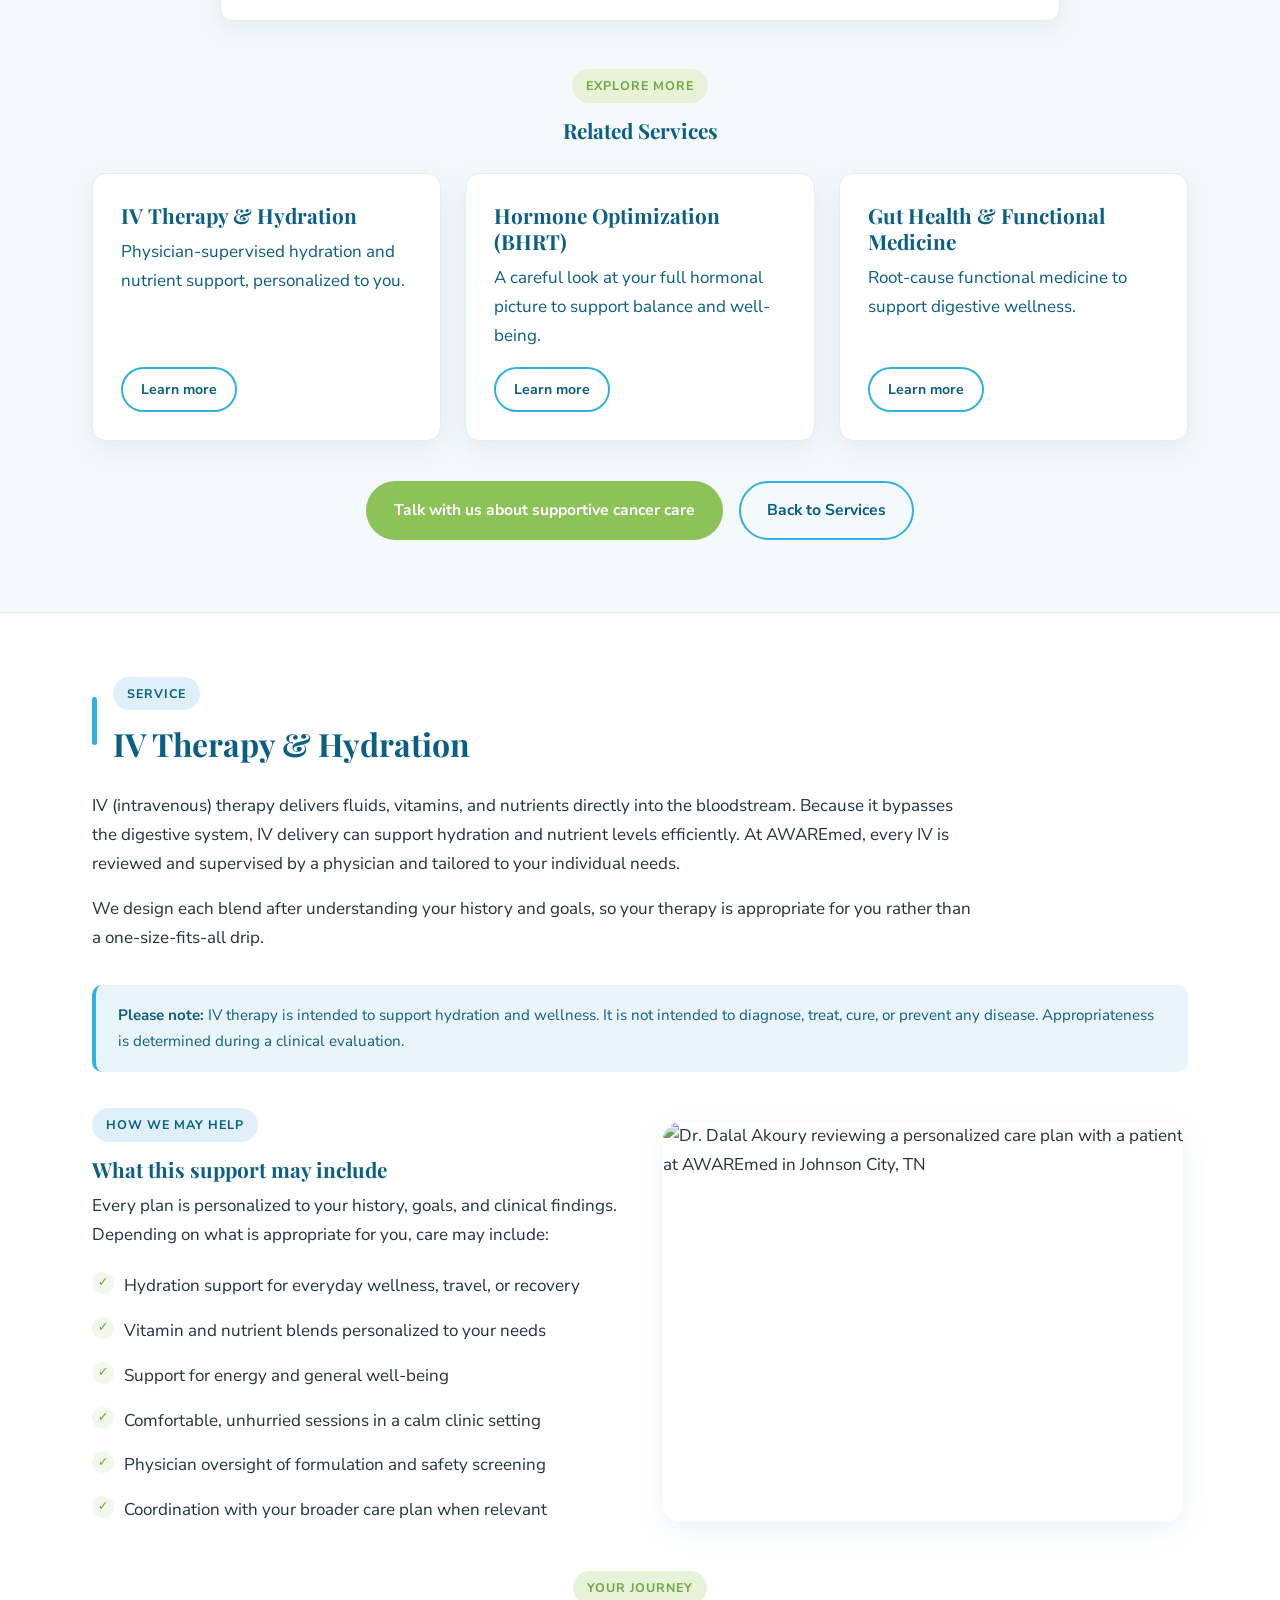
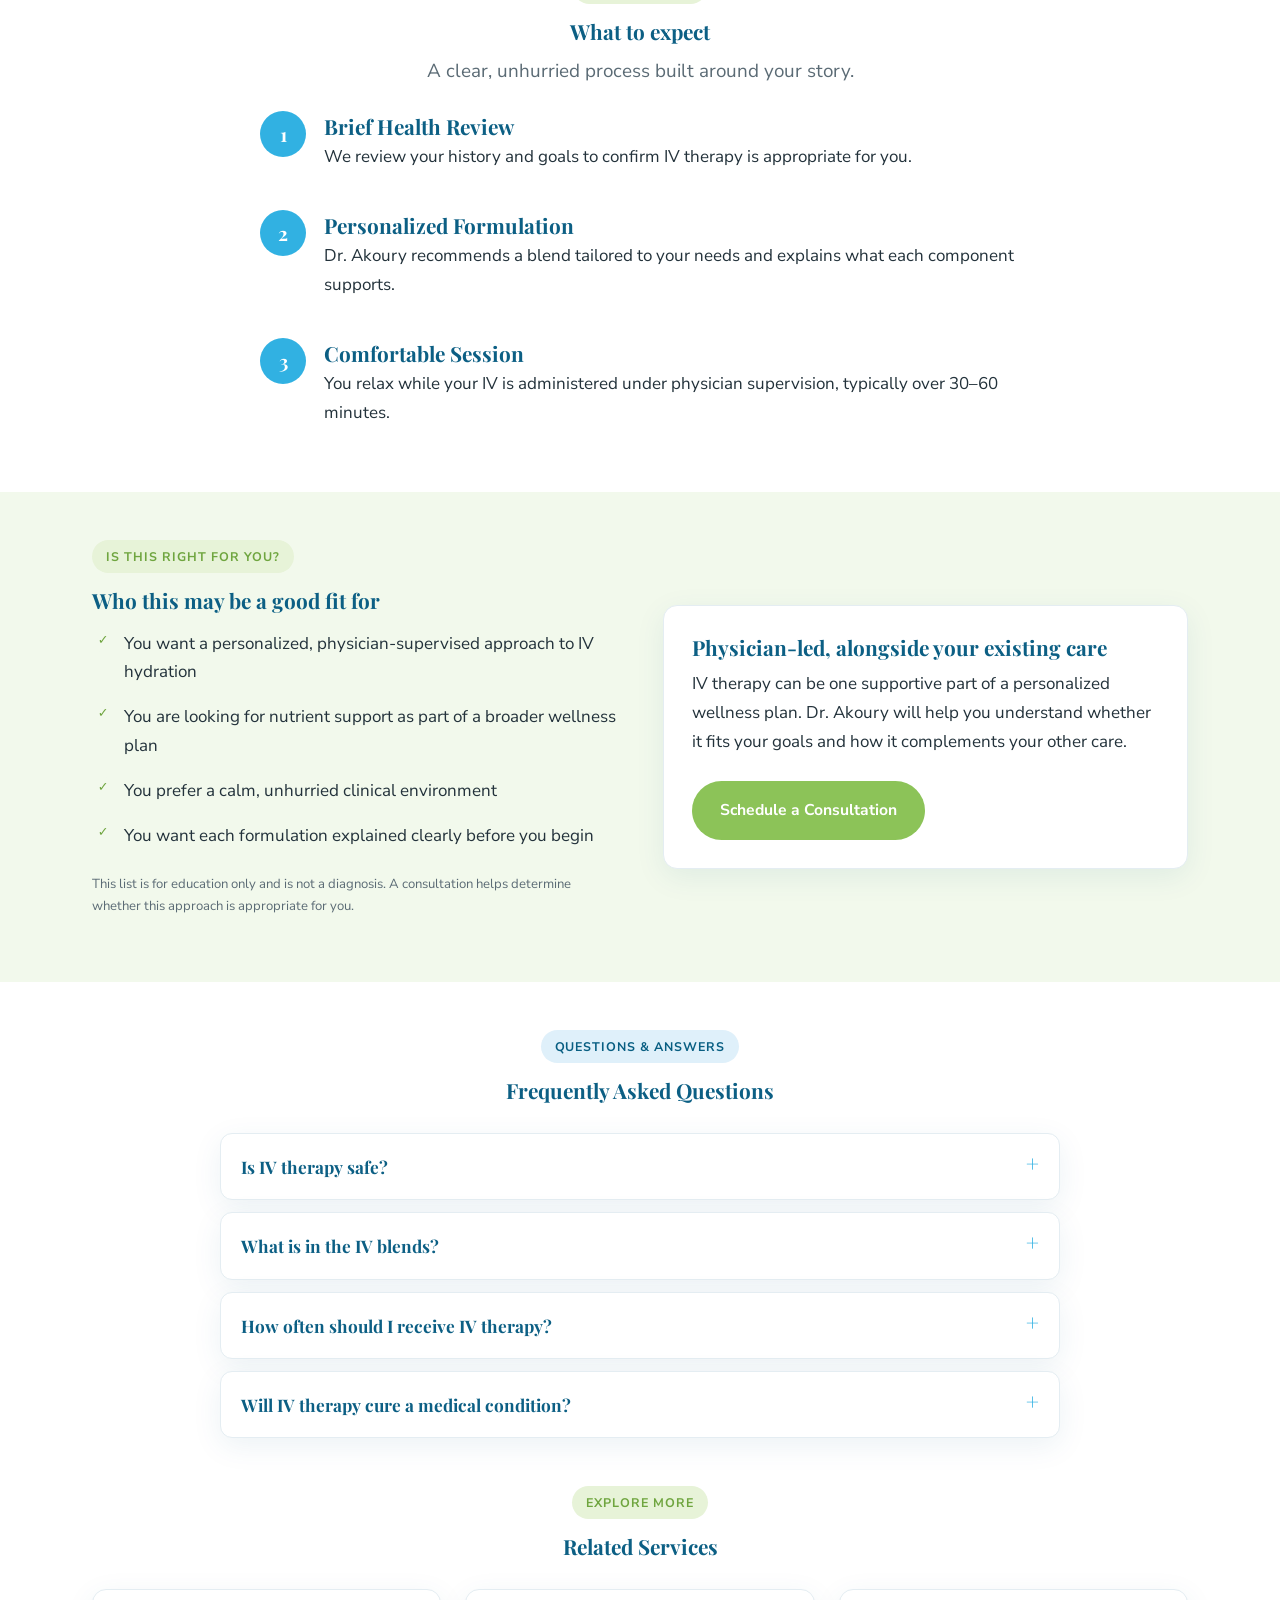
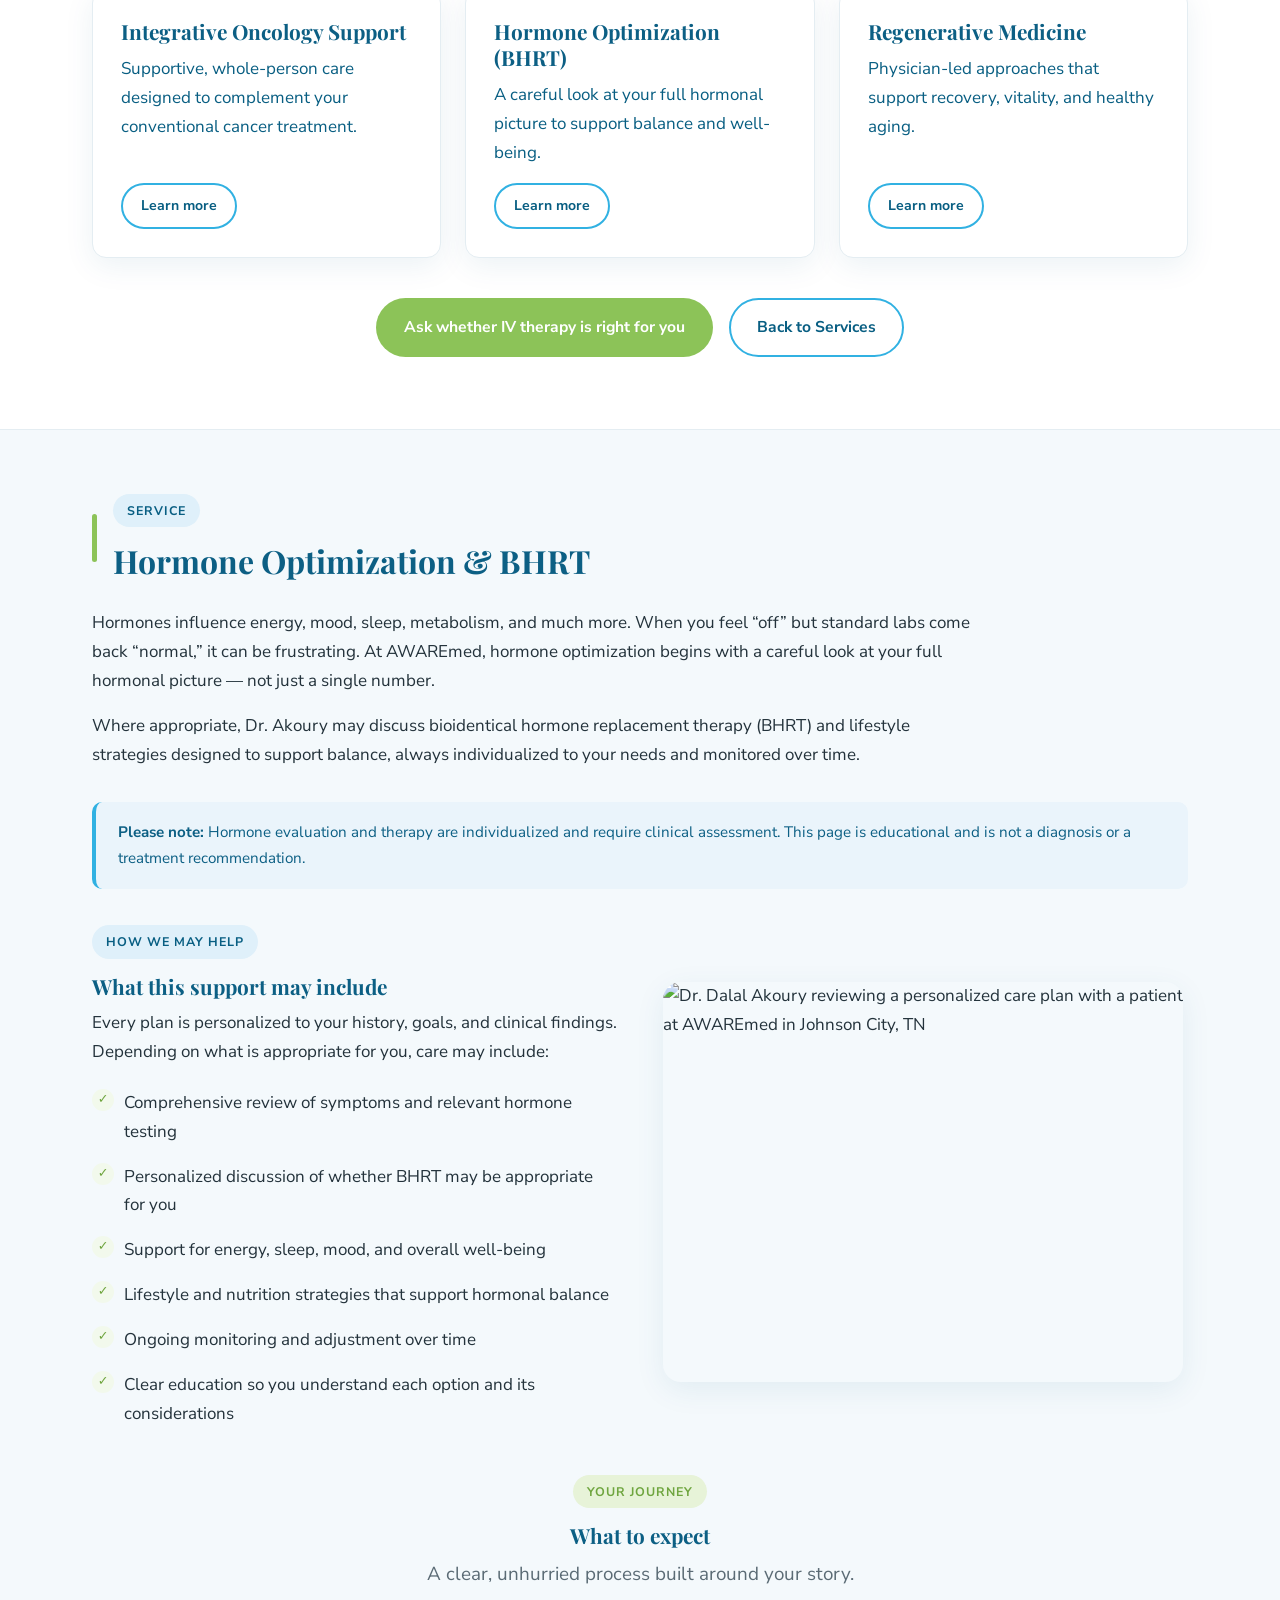
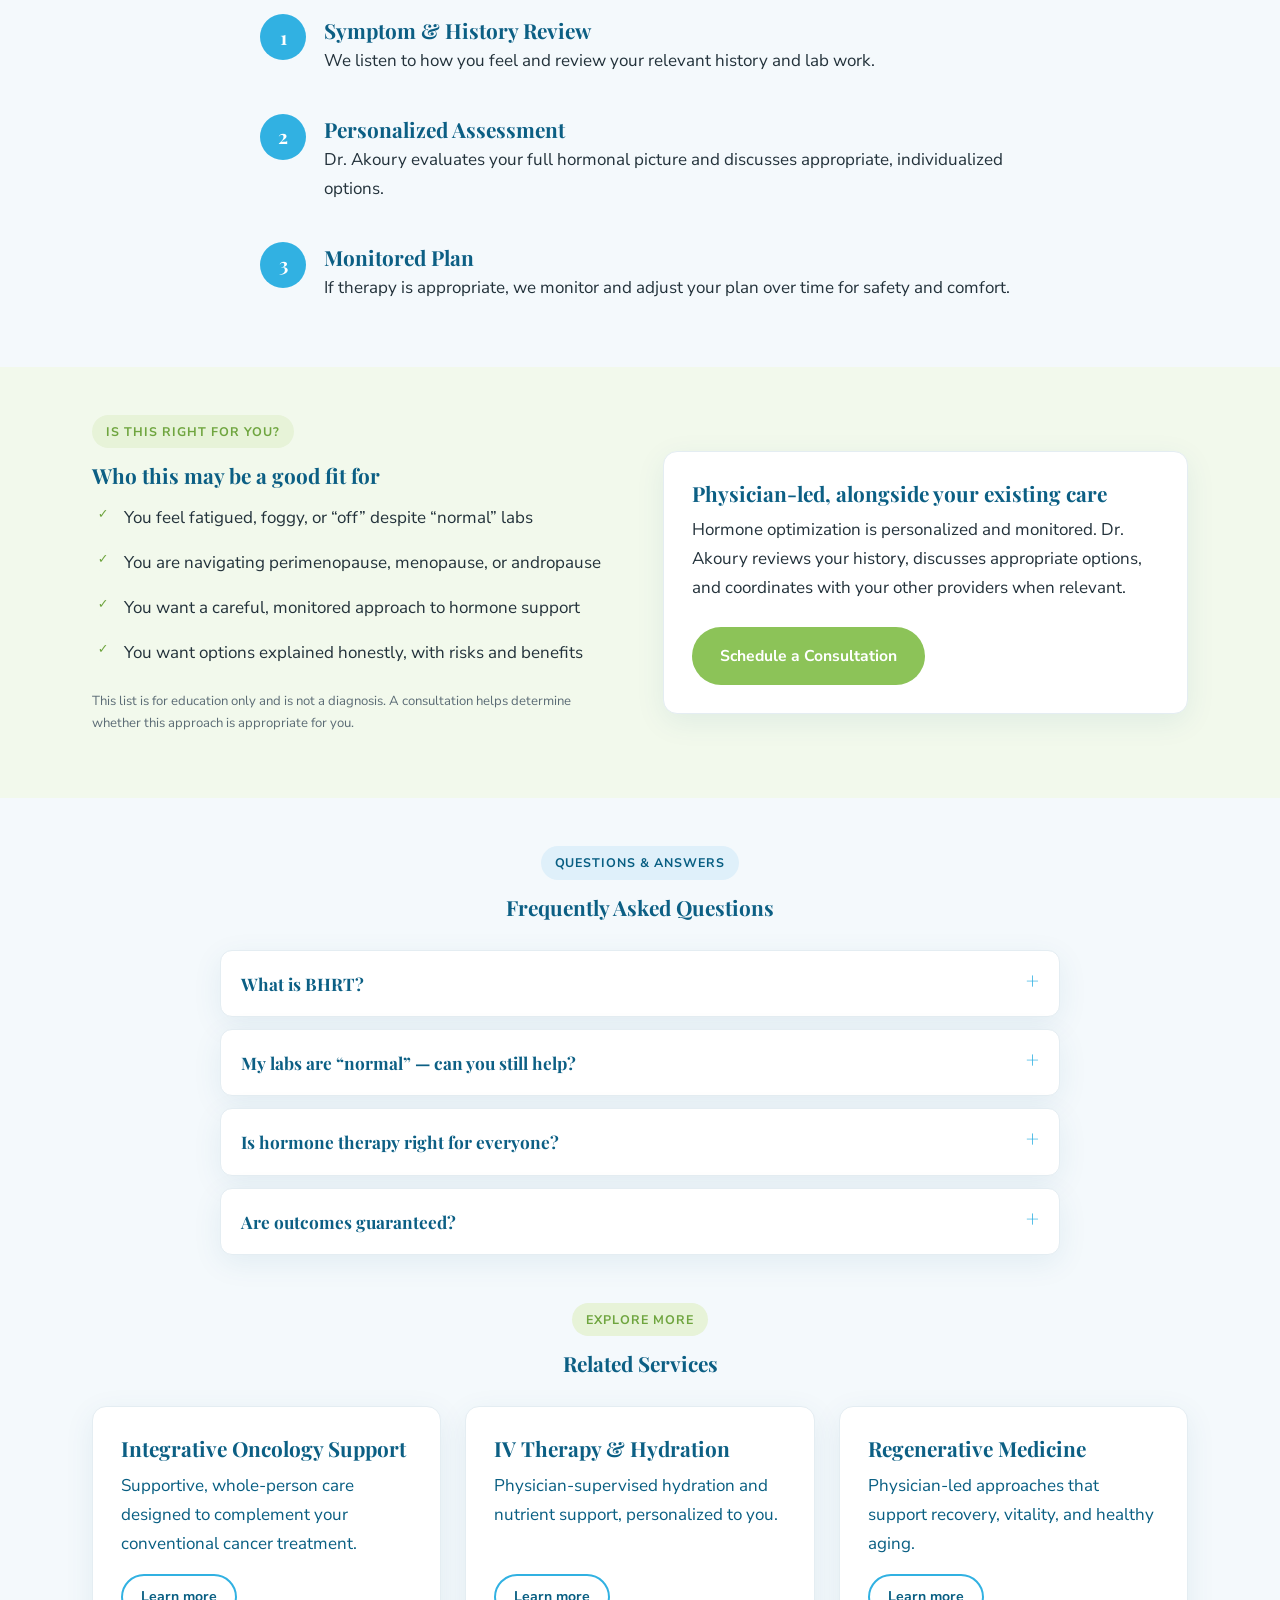
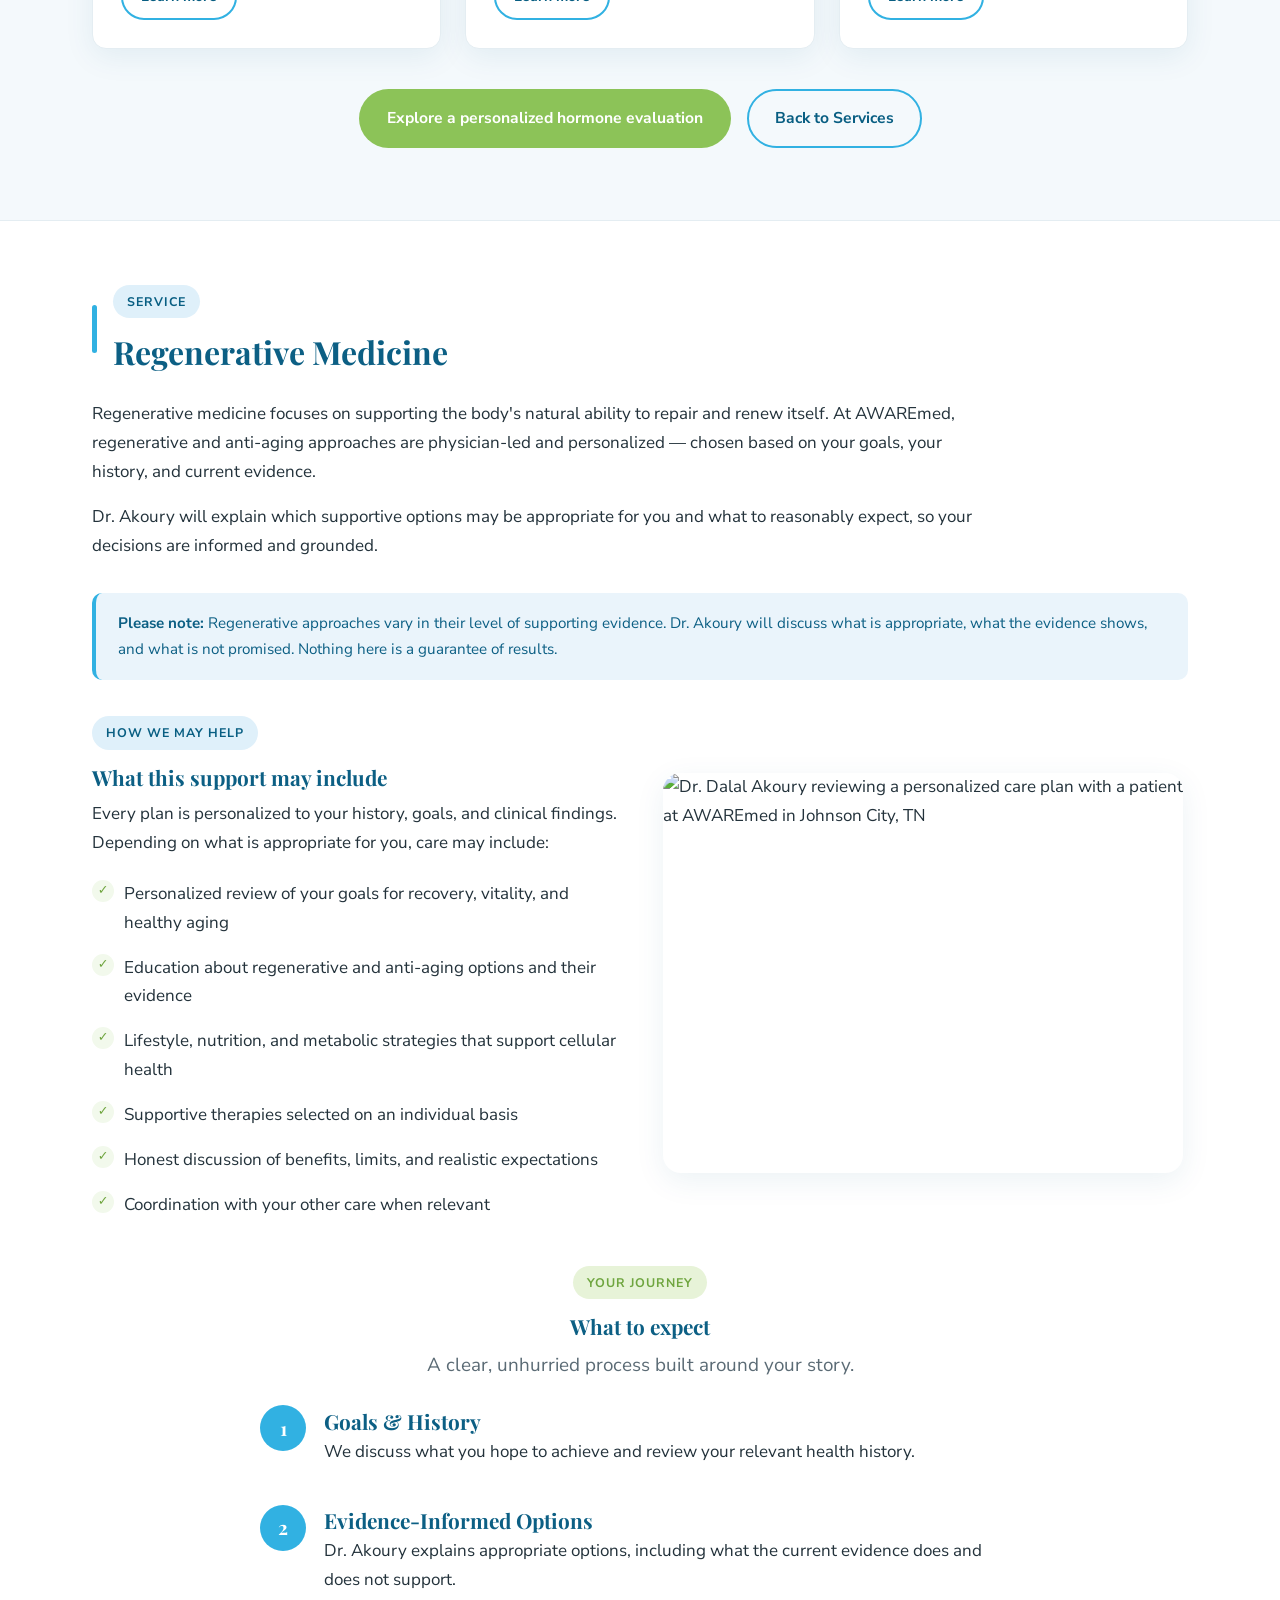
==== commit 3cbd4a0c: "Expand all 8 service sections with detailed sub-sections Each service now includes: How We May Help " ====
--- a/index.html
+++ b/index.html
@@ -379,17 +379,58 @@
     </div>
 
     <div style="max-width:760px;margin:36px auto 0">
-      <div class="center"><span class="eyebrow green">Your Journey</span><h3>What to expect</h3></div>
+      <div class="center"><span class="eyebrow green">Your Journey</span><h3>What to expect</h3><p class="lead">A clear, unhurried process built around your story.</p></div>
       <div class="steps" style="margin-top:24px">
-        <div class="step"><div class="n">1</div><div><h3>Initial Consultation</h3><p>We review your oncology care, treatment timeline, and how you are feeling, to understand how we can best support you.</p></div></div>
-        <div class="step"><div class="n">2</div><div><h3>Personalized Support Plan</h3><p>Dr. Akoury designs a supportive care plan in coordination with your oncology team, focused on your comfort and strength.</p></div></div>
-        <div class="step"><div class="n">3</div><div><h3>Ongoing Monitoring</h3><p>We check in regularly, adjusting your plan as your treatment progresses and your needs change.</p></div></div>
-        <div class="step"><div class="n">4</div><div><h3>Continued Partnership</h3><p>We remain a consistent, supportive presence through your treatment and beyond, focused on your quality of life.</p></div></div>
-      </div>
-    </div>
-
-    <div style="text-align:center;margin-top:36px">
-      <a href="#contact" class="btn btn-green">Request a Consultation</a>
+        <div class="step"><div class="n">1</div><div><h3>Your Story</h3><p>We begin by listening to your full history, your current treatment plan, and your personal goals.</p></div></div>
+        <div class="step"><div class="n">2</div><div><h3>Comprehensive Review</h3><p>Dr. Akoury reviews your situation and discusses supportive options that may complement your oncology care.</p></div></div>
+        <div class="step"><div class="n">3</div><div><h3>Your Personalized Plan</h3><p>You leave with a clear, individualized support plan &mdash; and we adjust it as your needs change.</p></div></div>
+      </div>
+    </div>
+  </div>
+
+  <div class="section-green" style="margin-top:48px;padding:48px 0">
+    <div class="wrap">
+      <div class="split">
+        <div>
+          <span class="eyebrow green">Is This Right for You?</span>
+          <h3>Who this may be a good fit for</h3>
+          <ul class="check">
+            <li>You are currently in cancer treatment and want supportive, whole-person care</li>
+            <li>You have completed treatment and are focused on rebuilding strength and wellness</li>
+            <li>You want integrative options explained clearly and honestly</li>
+            <li>You want a physician who will coordinate with your existing oncology team</li>
+          </ul>
+          <p class="form-note" style="margin-top:16px">This list is for education only and is not a diagnosis. A consultation helps determine whether this approach is appropriate for you.</p>
+        </div>
+        <div class="card">
+          <h3>Physician-led, alongside your existing care</h3>
+          <p>Integrative oncology support is complementary care. Dr. Akoury works to support your comfort and quality of life while you continue treatment with your oncology specialists.</p>
+          <a href="#contact" class="btn btn-green" style="margin-top:8px">Schedule a Consultation</a>
+        </div>
+      </div>
+    </div>
+  </div>
+
+  <div class="wrap" style="padding-top:48px">
+    <div class="center"><span class="eyebrow">Questions &amp; Answers</span><h3>Frequently Asked Questions</h3></div>
+    <div class="faq" style="max-width:840px;margin:30px auto 0">
+      <details><summary>Does AWAREmed treat or cure cancer?</summary><p>No. AWAREmed does not diagnose, treat, or cure cancer. We provide supportive, integrative care designed to complement the treatment your oncology team provides. Always continue care with your treating physicians.</p></details>
+      <details><summary>Will this interfere with my chemotherapy or radiation?</summary><p>Your safety is our priority. Dr. Akoury reviews your treatment plan and aims to coordinate with your oncology team so that supportive care is appropriate and well-timed.</p></details>
+      <details><summary>Are results guaranteed?</summary><p>No. Individual responses vary and no specific outcomes are guaranteed. Our commitment is to listen, educate, and support you with honesty.</p></details>
+      <details><summary>Can I do consultations remotely?</summary><p>Yes. Dr. Akoury offers virtual consultations for many patients, in addition to in-person visits in Johnson City, TN.</p></details>
+    </div>
+
+    <div style="margin-top:48px">
+      <div class="center"><span class="eyebrow green">Explore More</span><h3>Related Services</h3></div>
+      <div class="grid g3" style="margin-top:30px">
+        <a class="card svc-card" href="#iv-therapy"><h3>IV Therapy &amp; Hydration</h3><p>Physician-supervised hydration and nutrient support, personalized to you.</p><span class="btn btn-outline btn-sm">Learn more</span></a>
+        <a class="card svc-card" href="#hormone-optimization"><h3>Hormone Optimization (BHRT)</h3><p>A careful look at your full hormonal picture to support balance and well-being.</p><span class="btn btn-outline btn-sm">Learn more</span></a>
+        <a class="card svc-card" href="#gut-health"><h3>Gut Health &amp; Functional Medicine</h3><p>Root-cause functional medicine to support digestive wellness.</p><span class="btn btn-outline btn-sm">Learn more</span></a>
+      </div>
+    </div>
+
+    <div style="text-align:center;margin-top:40px;padding-bottom:8px">
+      <a href="#contact" class="btn btn-green">Talk with us about supportive cancer care</a>
       <a href="#services" class="btn btn-outline" style="margin-left:12px">Back to Services</a>
     </div>
   </div>
@@ -435,17 +476,58 @@
     </div>
 
     <div style="max-width:760px;margin:36px auto 0">
-      <div class="center"><span class="eyebrow green">Your Journey</span><h3>What to expect</h3></div>
+      <div class="center"><span class="eyebrow green">Your Journey</span><h3>What to expect</h3><p class="lead">A clear, unhurried process built around your story.</p></div>
       <div class="steps" style="margin-top:24px">
         <div class="step"><div class="n">1</div><div><h3>Brief Health Review</h3><p>We review your history and goals to confirm IV therapy is appropriate for you.</p></div></div>
-        <div class="step"><div class="n">2</div><div><h3>Personalized Formulation</h3><p>Dr. Akoury recommends a blend tailored to your needs and explains what to expect.</p></div></div>
-        <div class="step"><div class="n">3</div><div><h3>Your Session</h3><p>You relax in a comfortable setting while your IV is administered, typically over 30&ndash;60 minutes.</p></div></div>
-        <div class="step"><div class="n">4</div><div><h3>Follow-Up</h3><p>We discuss how you felt and whether ongoing or adjusted sessions would be appropriate.</p></div></div>
-      </div>
-    </div>
-
-    <div style="text-align:center;margin-top:36px">
-      <a href="#contact" class="btn btn-green">Request a Consultation</a>
+        <div class="step"><div class="n">2</div><div><h3>Personalized Formulation</h3><p>Dr. Akoury recommends a blend tailored to your needs and explains what each component supports.</p></div></div>
+        <div class="step"><div class="n">3</div><div><h3>Comfortable Session</h3><p>You relax while your IV is administered under physician supervision, typically over 30&ndash;60 minutes.</p></div></div>
+      </div>
+    </div>
+  </div>
+
+  <div class="section-green" style="margin-top:48px;padding:48px 0">
+    <div class="wrap">
+      <div class="split">
+        <div>
+          <span class="eyebrow green">Is This Right for You?</span>
+          <h3>Who this may be a good fit for</h3>
+          <ul class="check">
+            <li>You want a personalized, physician-supervised approach to IV hydration</li>
+            <li>You are looking for nutrient support as part of a broader wellness plan</li>
+            <li>You prefer a calm, unhurried clinical environment</li>
+            <li>You want each formulation explained clearly before you begin</li>
+          </ul>
+          <p class="form-note" style="margin-top:16px">This list is for education only and is not a diagnosis. A consultation helps determine whether this approach is appropriate for you.</p>
+        </div>
+        <div class="card">
+          <h3>Physician-led, alongside your existing care</h3>
+          <p>IV therapy can be one supportive part of a personalized wellness plan. Dr. Akoury will help you understand whether it fits your goals and how it complements your other care.</p>
+          <a href="#contact" class="btn btn-green" style="margin-top:8px">Schedule a Consultation</a>
+        </div>
+      </div>
+    </div>
+  </div>
+
+  <div class="wrap" style="padding-top:48px">
+    <div class="center"><span class="eyebrow">Questions &amp; Answers</span><h3>Frequently Asked Questions</h3></div>
+    <div class="faq" style="max-width:840px;margin:30px auto 0">
+      <details><summary>Is IV therapy safe?</summary><p>IV therapy at AWAREmed is administered under physician supervision after a health review. As with any medical service, appropriateness and safety are assessed individually.</p></details>
+      <details><summary>What is in the IV blends?</summary><p>Blends typically include fluids, vitamins, and minerals. Dr. Akoury personalizes the formulation to your needs and explains each component before you begin.</p></details>
+      <details><summary>How often should I receive IV therapy?</summary><p>That depends on your goals and clinical picture. Your physician will discuss a reasonable, individualized schedule with you.</p></details>
+      <details><summary>Will IV therapy cure a medical condition?</summary><p>No. IV therapy is supportive and is not intended to diagnose, treat, cure, or prevent disease.</p></details>
+    </div>
+
+    <div style="margin-top:48px">
+      <div class="center"><span class="eyebrow green">Explore More</span><h3>Related Services</h3></div>
+      <div class="grid g3" style="margin-top:30px">
+        <a class="card svc-card" href="#integrative-oncology"><h3>Integrative Oncology Support</h3><p>Supportive, whole-person care designed to complement your conventional cancer treatment.</p><span class="btn btn-outline btn-sm">Learn more</span></a>
+        <a class="card svc-card" href="#hormone-optimization"><h3>Hormone Optimization (BHRT)</h3><p>A careful look at your full hormonal picture to support balance and well-being.</p><span class="btn btn-outline btn-sm">Learn more</span></a>
+        <a class="card svc-card" href="#regenerative-medicine"><h3>Regenerative Medicine</h3><p>Physician-led approaches that support recovery, vitality, and healthy aging.</p><span class="btn btn-outline btn-sm">Learn more</span></a>
+      </div>
+    </div>
+
+    <div style="text-align:center;margin-top:40px;padding-bottom:8px">
+      <a href="#contact" class="btn btn-green">Ask whether IV therapy is right for you</a>
       <a href="#services" class="btn btn-outline" style="margin-left:12px">Back to Services</a>
     </div>
   </div>
@@ -464,7 +546,7 @@
       </div>
     </div>
     <div class="prose" style="max-width:880px;margin-bottom:32px">
-      <p>Hormones influence energy, mood, sleep, metabolism, and much more. When you feel "off" but standard labs come back "normal," it can be frustrating. At AWAREmed, hormone optimization begins with a careful look at your full hormonal picture &mdash; not just a single number.</p>
+      <p>Hormones influence energy, mood, sleep, metabolism, and much more. When you feel &ldquo;off&rdquo; but standard labs come back &ldquo;normal,&rdquo; it can be frustrating. At AWAREmed, hormone optimization begins with a careful look at your full hormonal picture &mdash; not just a single number.</p>
       <p>Where appropriate, Dr. Akoury may discuss bioidentical hormone replacement therapy (BHRT) and lifestyle strategies designed to support balance, always individualized to your needs and monitored over time.</p>
     </div>
     <div class="notice"><strong>Please note:</strong> Hormone evaluation and therapy are individualized and require clinical assessment. This page is educational and is not a diagnosis or a treatment recommendation.</div>
@@ -491,17 +573,58 @@
     </div>
 
     <div style="max-width:760px;margin:36px auto 0">
-      <div class="center"><span class="eyebrow green">Your Journey</span><h3>What to expect</h3></div>
+      <div class="center"><span class="eyebrow green">Your Journey</span><h3>What to expect</h3><p class="lead">A clear, unhurried process built around your story.</p></div>
       <div class="steps" style="margin-top:24px">
         <div class="step"><div class="n">1</div><div><h3>Symptom &amp; History Review</h3><p>We listen to how you feel and review your relevant history and lab work.</p></div></div>
-        <div class="step"><div class="n">2</div><div><h3>Personalized Assessment</h3><p>Dr. Akoury evaluates your hormonal picture and explains what is and is not supported by testing.</p></div></div>
-        <div class="step"><div class="n">3</div><div><h3>Your Plan</h3><p>If appropriate, you receive an individualized plan that may include BHRT, lifestyle support, and nutrition guidance.</p></div></div>
-        <div class="step"><div class="n">4</div><div><h3>Ongoing Monitoring</h3><p>We follow up to assess your response and adjust your plan over time.</p></div></div>
-      </div>
-    </div>
-
-    <div style="text-align:center;margin-top:36px">
-      <a href="#contact" class="btn btn-green">Request a Consultation</a>
+        <div class="step"><div class="n">2</div><div><h3>Personalized Assessment</h3><p>Dr. Akoury evaluates your full hormonal picture and discusses appropriate, individualized options.</p></div></div>
+        <div class="step"><div class="n">3</div><div><h3>Monitored Plan</h3><p>If therapy is appropriate, we monitor and adjust your plan over time for safety and comfort.</p></div></div>
+      </div>
+    </div>
+  </div>
+
+  <div class="section-green" style="margin-top:48px;padding:48px 0">
+    <div class="wrap">
+      <div class="split">
+        <div>
+          <span class="eyebrow green">Is This Right for You?</span>
+          <h3>Who this may be a good fit for</h3>
+          <ul class="check">
+            <li>You feel fatigued, foggy, or &ldquo;off&rdquo; despite &ldquo;normal&rdquo; labs</li>
+            <li>You are navigating perimenopause, menopause, or andropause</li>
+            <li>You want a careful, monitored approach to hormone support</li>
+            <li>You want options explained honestly, with risks and benefits</li>
+          </ul>
+          <p class="form-note" style="margin-top:16px">This list is for education only and is not a diagnosis. A consultation helps determine whether this approach is appropriate for you.</p>
+        </div>
+        <div class="card">
+          <h3>Physician-led, alongside your existing care</h3>
+          <p>Hormone optimization is personalized and monitored. Dr. Akoury reviews your history, discusses appropriate options, and coordinates with your other providers when relevant.</p>
+          <a href="#contact" class="btn btn-green" style="margin-top:8px">Schedule a Consultation</a>
+        </div>
+      </div>
+    </div>
+  </div>
+
+  <div class="wrap" style="padding-top:48px">
+    <div class="center"><span class="eyebrow">Questions &amp; Answers</span><h3>Frequently Asked Questions</h3></div>
+    <div class="faq" style="max-width:840px;margin:30px auto 0">
+      <details><summary>What is BHRT?</summary><p>BHRT stands for bioidentical hormone replacement therapy. Whether it is appropriate for you is an individualized clinical decision discussed during your evaluation.</p></details>
+      <details><summary>My labs are &ldquo;normal&rdquo; &mdash; can you still help?</summary><p>Possibly. Dr. Akoury looks at the full picture, including your symptoms and history, not a single value in isolation.</p></details>
+      <details><summary>Is hormone therapy right for everyone?</summary><p>No. Hormone therapy is not appropriate for everyone. Risks and benefits are discussed individually, and care is monitored over time.</p></details>
+      <details><summary>Are outcomes guaranteed?</summary><p>No. Individual responses vary and outcomes are not guaranteed.</p></details>
+    </div>
+
+    <div style="margin-top:48px">
+      <div class="center"><span class="eyebrow green">Explore More</span><h3>Related Services</h3></div>
+      <div class="grid g3" style="margin-top:30px">
+        <a class="card svc-card" href="#integrative-oncology"><h3>Integrative Oncology Support</h3><p>Supportive, whole-person care designed to complement your conventional cancer treatment.</p><span class="btn btn-outline btn-sm">Learn more</span></a>
+        <a class="card svc-card" href="#iv-therapy"><h3>IV Therapy &amp; Hydration</h3><p>Physician-supervised hydration and nutrient support, personalized to you.</p><span class="btn btn-outline btn-sm">Learn more</span></a>
+        <a class="card svc-card" href="#regenerative-medicine"><h3>Regenerative Medicine</h3><p>Physician-led approaches that support recovery, vitality, and healthy aging.</p><span class="btn btn-outline btn-sm">Learn more</span></a>
+      </div>
+    </div>
+
+    <div style="text-align:center;margin-top:40px;padding-bottom:8px">
+      <a href="#contact" class="btn btn-green">Explore a personalized hormone evaluation</a>
       <a href="#services" class="btn btn-outline" style="margin-left:12px">Back to Services</a>
     </div>
   </div>
@@ -547,17 +670,58 @@
     </div>
 
     <div style="max-width:760px;margin:36px auto 0">
-      <div class="center"><span class="eyebrow green">Your Journey</span><h3>What to expect</h3></div>
+      <div class="center"><span class="eyebrow green">Your Journey</span><h3>What to expect</h3><p class="lead">A clear, unhurried process built around your story.</p></div>
       <div class="steps" style="margin-top:24px">
         <div class="step"><div class="n">1</div><div><h3>Goals &amp; History</h3><p>We discuss what you hope to achieve and review your relevant health history.</p></div></div>
-        <div class="step"><div class="n">2</div><div><h3>Evidence-Informed Options</h3><p>Dr. Akoury explains what regenerative options may be appropriate and what the evidence supports.</p></div></div>
-        <div class="step"><div class="n">3</div><div><h3>Your Personalized Plan</h3><p>You receive a plan designed to support your goals, with clear guidance on what to realistically expect.</p></div></div>
-        <div class="step"><div class="n">4</div><div><h3>Follow-Up &amp; Adjustment</h3><p>We monitor your progress and adjust your plan as needed over time.</p></div></div>
-      </div>
-    </div>
-
-    <div style="text-align:center;margin-top:36px">
-      <a href="#contact" class="btn btn-green">Request a Consultation</a>
+        <div class="step"><div class="n">2</div><div><h3>Evidence-Informed Options</h3><p>Dr. Akoury explains appropriate options, including what the current evidence does and does not support.</p></div></div>
+        <div class="step"><div class="n">3</div><div><h3>Personalized Plan</h3><p>You receive an individualized plan with realistic expectations and ongoing guidance.</p></div></div>
+      </div>
+    </div>
+  </div>
+
+  <div class="section-green" style="margin-top:48px;padding:48px 0">
+    <div class="wrap">
+      <div class="split">
+        <div>
+          <span class="eyebrow green">Is This Right for You?</span>
+          <h3>Who this may be a good fit for</h3>
+          <ul class="check">
+            <li>You are focused on healthy aging and long-term vitality</li>
+            <li>You want recovery and wellness support guided by a physician</li>
+            <li>You prefer honest, evidence-informed conversations about your options</li>
+            <li>You want a personalized plan rather than a generic protocol</li>
+          </ul>
+          <p class="form-note" style="margin-top:16px">This list is for education only and is not a diagnosis. A consultation helps determine whether this approach is appropriate for you.</p>
+        </div>
+        <div class="card">
+          <h3>Physician-led, alongside your existing care</h3>
+          <p>Regenerative medicine at AWAREmed is supportive and individualized. Dr. Akoury emphasizes informed decisions and realistic expectations over promises.</p>
+          <a href="#contact" class="btn btn-green" style="margin-top:8px">Schedule a Consultation</a>
+        </div>
+      </div>
+    </div>
+  </div>
+
+  <div class="wrap" style="padding-top:48px">
+    <div class="center"><span class="eyebrow">Questions &amp; Answers</span><h3>Frequently Asked Questions</h3></div>
+    <div class="faq" style="max-width:840px;margin:30px auto 0">
+      <details><summary>What does &ldquo;regenerative medicine&rdquo; include?</summary><p>It refers to approaches that aim to support the body's natural repair and renewal. The specific options discussed are individualized and evidence-informed.</p></details>
+      <details><summary>Will this reverse aging?</summary><p>No. We do not claim to reverse aging or disease. The focus is on supporting vitality and healthy aging with honest expectations.</p></details>
+      <details><summary>How do I know what is right for me?</summary><p>Dr. Akoury reviews your goals and history and explains which supportive options are appropriate for you.</p></details>
+      <details><summary>Are results guaranteed?</summary><p>No. Individual results vary and are not guaranteed.</p></details>
+    </div>
+
+    <div style="margin-top:48px">
+      <div class="center"><span class="eyebrow green">Explore More</span><h3>Related Services</h3></div>
+      <div class="grid g3" style="margin-top:30px">
+        <a class="card svc-card" href="#integrative-oncology"><h3>Integrative Oncology Support</h3><p>Supportive, whole-person care designed to complement your conventional cancer treatment.</p><span class="btn btn-outline btn-sm">Learn more</span></a>
+        <a class="card svc-card" href="#iv-therapy"><h3>IV Therapy &amp; Hydration</h3><p>Physician-supervised hydration and nutrient support, personalized to you.</p><span class="btn btn-outline btn-sm">Learn more</span></a>
+        <a class="card svc-card" href="#hormone-optimization"><h3>Hormone Optimization (BHRT)</h3><p>A careful look at your full hormonal picture to support balance and well-being.</p><span class="btn btn-outline btn-sm">Learn more</span></a>
+      </div>
+    </div>
+
+    <div style="text-align:center;margin-top:40px;padding-bottom:8px">
+      <a href="#contact" class="btn btn-green">Discuss a personalized regenerative plan</a>
       <a href="#services" class="btn btn-outline" style="margin-left:12px">Back to Services</a>
     </div>
   </div>
@@ -603,17 +767,58 @@
     </div>
 
     <div style="max-width:760px;margin:36px auto 0">
-      <div class="center"><span class="eyebrow green">Your Journey</span><h3>What to expect</h3></div>
+      <div class="center"><span class="eyebrow green">Your Journey</span><h3>What to expect</h3><p class="lead">A clear, unhurried process built around your story.</p></div>
       <div class="steps" style="margin-top:24px">
         <div class="step"><div class="n">1</div><div><h3>Evaluation</h3><p>We review your history and goals to determine whether detoxification support is appropriate and safe for you.</p></div></div>
-        <div class="step"><div class="n">2</div><div><h3>Personalized Plan</h3><p>Dr. Akoury designs a supervised plan using the approaches most appropriate for your situation.</p></div></div>
-        <div class="step"><div class="n">3</div><div><h3>Supervised Support</h3><p>Your support is delivered with physician oversight and regular monitoring to ensure safety.</p></div></div>
-        <div class="step"><div class="n">4</div><div><h3>Ongoing Review</h3><p>We evaluate your progress and coordinate with your broader health plan as needed.</p></div></div>
-      </div>
-    </div>
-
-    <div style="text-align:center;margin-top:36px">
-      <a href="#contact" class="btn btn-green">Request a Consultation</a>
+        <div class="step"><div class="n">2</div><div><h3>Personalized Plan</h3><p>Dr. Akoury designs an individualized, monitored plan and explains every step.</p></div></div>
+        <div class="step"><div class="n">3</div><div><h3>Monitored Support</h3><p>Your plan is supervised and adjusted with safety as the priority.</p></div></div>
+      </div>
+    </div>
+  </div>
+
+  <div class="section-green" style="margin-top:48px;padding:48px 0">
+    <div class="wrap">
+      <div class="split">
+        <div>
+          <span class="eyebrow green">Is This Right for You?</span>
+          <h3>Who this may be a good fit for</h3>
+          <ul class="check">
+            <li>You want physician-supervised, carefully monitored detoxification support</li>
+            <li>You prefer an individualized plan rather than a generic cleanse</li>
+            <li>You want clear education about what is and is not appropriate</li>
+            <li>You are looking for support as part of a whole-person wellness plan</li>
+          </ul>
+          <p class="form-note" style="margin-top:16px">This list is for education only and is not a diagnosis. A consultation helps determine whether this approach is appropriate for you.</p>
+        </div>
+        <div class="card">
+          <h3>Physician-led, alongside your existing care</h3>
+          <p>Detoxification support is one possible part of a personalized plan. Dr. Akoury prioritizes safety, monitoring, and honest expectations.</p>
+          <a href="#contact" class="btn btn-green" style="margin-top:8px">Schedule a Consultation</a>
+        </div>
+      </div>
+    </div>
+  </div>
+
+  <div class="wrap" style="padding-top:48px">
+    <div class="center"><span class="eyebrow">Questions &amp; Answers</span><h3>Frequently Asked Questions</h3></div>
+    <div class="faq" style="max-width:840px;margin:30px auto 0">
+      <details><summary>Is chelation right for everyone?</summary><p>No. Chelation and detoxification support are not appropriate for everyone and require careful clinical evaluation. Dr. Akoury will assess whether they are suitable for you.</p></details>
+      <details><summary>Is it safe?</summary><p>Safety is the priority. These services are physician-supervised and monitored. Appropriateness is determined individually.</p></details>
+      <details><summary>Will detox cure a disease?</summary><p>No. Detoxification support is supportive and is not intended to diagnose, treat, cure, or prevent disease.</p></details>
+      <details><summary>How is my plan monitored?</summary><p>Dr. Akoury supervises your plan and adjusts it over time, with safety and your individual response guiding decisions.</p></details>
+    </div>
+
+    <div style="margin-top:48px">
+      <div class="center"><span class="eyebrow green">Explore More</span><h3>Related Services</h3></div>
+      <div class="grid g3" style="margin-top:30px">
+        <a class="card svc-card" href="#integrative-oncology"><h3>Integrative Oncology Support</h3><p>Supportive, whole-person care designed to complement your conventional cancer treatment.</p><span class="btn btn-outline btn-sm">Learn more</span></a>
+        <a class="card svc-card" href="#iv-therapy"><h3>IV Therapy &amp; Hydration</h3><p>Physician-supervised hydration and nutrient support, personalized to you.</p><span class="btn btn-outline btn-sm">Learn more</span></a>
+        <a class="card svc-card" href="#hormone-optimization"><h3>Hormone Optimization (BHRT)</h3><p>A careful look at your full hormonal picture to support balance and well-being.</p><span class="btn btn-outline btn-sm">Learn more</span></a>
+      </div>
+    </div>
+
+    <div style="text-align:center;margin-top:40px;padding-bottom:8px">
+      <a href="#contact" class="btn btn-green">Ask whether detoxification support is appropriate</a>
       <a href="#services" class="btn btn-outline" style="margin-left:12px">Back to Services</a>
     </div>
   </div>
@@ -659,17 +864,58 @@
     </div>
 
     <div style="max-width:760px;margin:36px auto 0">
-      <div class="center"><span class="eyebrow green">Your Journey</span><h3>What to expect</h3></div>
+      <div class="center"><span class="eyebrow green">Your Journey</span><h3>What to expect</h3><p class="lead">A clear, unhurried process built around your story.</p></div>
       <div class="steps" style="margin-top:24px">
         <div class="step"><div class="n">1</div><div><h3>Your Full Story</h3><p>We listen to your symptoms, history, and what previous care may have missed.</p></div></div>
         <div class="step"><div class="n">2</div><div><h3>Root-Cause Assessment</h3><p>Dr. Akoury investigates underlying contributors using a functional medicine lens.</p></div></div>
-        <div class="step"><div class="n">3</div><div><h3>Personalized Plan</h3><p>You receive a care plan addressing nutrition, lifestyle, and appropriate therapeutic support.</p></div></div>
-        <div class="step"><div class="n">4</div><div><h3>Progress Review</h3><p>We follow up, track your progress, and refine your plan as your health evolves.</p></div></div>
-      </div>
-    </div>
-
-    <div style="text-align:center;margin-top:36px">
-      <a href="#contact" class="btn btn-green">Request a Consultation</a>
+        <div class="step"><div class="n">3</div><div><h3>Personalized Plan</h3><p>You receive an individualized plan to support digestive wellness, adjusted over time.</p></div></div>
+      </div>
+    </div>
+  </div>
+
+  <div class="section-green" style="margin-top:48px;padding:48px 0">
+    <div class="wrap">
+      <div class="split">
+        <div>
+          <span class="eyebrow green">Is This Right for You?</span>
+          <h3>Who this may be a good fit for</h3>
+          <ul class="check">
+            <li>You experience ongoing digestive discomfort and want answers</li>
+            <li>You want a root-cause approach rather than symptom management alone</li>
+            <li>You are interested in the gut's role in energy, mood, and immunity</li>
+            <li>You want a personalized, functional medicine plan</li>
+          </ul>
+          <p class="form-note" style="margin-top:16px">This list is for education only and is not a diagnosis. A consultation helps determine whether this approach is appropriate for you.</p>
+        </div>
+        <div class="card">
+          <h3>Physician-led, alongside your existing care</h3>
+          <p>Functional gut health support is personalized and root-cause focused. Dr. Akoury coordinates with your other providers when appropriate.</p>
+          <a href="#contact" class="btn btn-green" style="margin-top:8px">Schedule a Consultation</a>
+        </div>
+      </div>
+    </div>
+  </div>
+
+  <div class="wrap" style="padding-top:48px">
+    <div class="center"><span class="eyebrow">Questions &amp; Answers</span><h3>Frequently Asked Questions</h3></div>
+    <div class="faq" style="max-width:840px;margin:30px auto 0">
+      <details><summary>What is functional medicine?</summary><p>Functional medicine is an approach that looks for the root causes of symptoms and addresses the whole person, rather than focusing on symptoms alone.</p></details>
+      <details><summary>Do you do testing?</summary><p>Where clinically useful, appropriate functional testing may be part of your evaluation. Dr. Akoury explains what each test does and does not tell us.</p></details>
+      <details><summary>Can this replace my GI specialist?</summary><p>No. Functional support complements specialist care. Continue working with your gastroenterologist when indicated.</p></details>
+      <details><summary>Are results guaranteed?</summary><p>No. Individual responses vary and outcomes are not guaranteed.</p></details>
+    </div>
+
+    <div style="margin-top:48px">
+      <div class="center"><span class="eyebrow green">Explore More</span><h3>Related Services</h3></div>
+      <div class="grid g3" style="margin-top:30px">
+        <a class="card svc-card" href="#integrative-oncology"><h3>Integrative Oncology Support</h3><p>Supportive, whole-person care designed to complement your conventional cancer treatment.</p><span class="btn btn-outline btn-sm">Learn more</span></a>
+        <a class="card svc-card" href="#iv-therapy"><h3>IV Therapy &amp; Hydration</h3><p>Physician-supervised hydration and nutrient support, personalized to you.</p><span class="btn btn-outline btn-sm">Learn more</span></a>
+        <a class="card svc-card" href="#hormone-optimization"><h3>Hormone Optimization (BHRT)</h3><p>A careful look at your full hormonal picture to support balance and well-being.</p><span class="btn btn-outline btn-sm">Learn more</span></a>
+      </div>
+    </div>
+
+    <div style="text-align:center;margin-top:40px;padding-bottom:8px">
+      <a href="#contact" class="btn btn-green">Start a root-cause gut health evaluation</a>
       <a href="#services" class="btn btn-outline" style="margin-left:12px">Back to Services</a>
     </div>
   </div>
@@ -715,17 +961,58 @@
     </div>
 
     <div style="max-width:760px;margin:36px auto 0">
-      <div class="center"><span class="eyebrow green">Your Journey</span><h3>What to expect</h3></div>
+      <div class="center"><span class="eyebrow green">Your Journey</span><h3>What to expect</h3><p class="lead">A clear, unhurried process built around your story.</p></div>
       <div class="steps" style="margin-top:24px">
         <div class="step"><div class="n">1</div><div><h3>Listening First</h3><p>We review how you feel and the factors that may be affecting your clarity and mood.</p></div></div>
-        <div class="step"><div class="n">2</div><div><h3>Whole-Person Assessment</h3><p>Dr. Akoury evaluates sleep, nutrition, hormones, and metabolic contributors to your cognitive health.</p></div></div>
-        <div class="step"><div class="n">3</div><div><h3>Personalized Plan</h3><p>You receive a plan addressing the contributors identified &mdash; with realistic, evidence-informed goals.</p></div></div>
-        <div class="step"><div class="n">4</div><div><h3>Ongoing Support</h3><p>We track progress, coordinate with your other providers, and adjust your plan over time.</p></div></div>
-      </div>
-    </div>
-
-    <div style="text-align:center;margin-top:36px">
-      <a href="#contact" class="btn btn-green">Request a Consultation</a>
+        <div class="step"><div class="n">2</div><div><h3>Whole-Person Assessment</h3><p>Dr. Akoury looks at contributors such as sleep, nutrition, hormones, and inflammation.</p></div></div>
+        <div class="step"><div class="n">3</div><div><h3>Personalized Plan</h3><p>You receive an individualized plan to support cognitive wellness, with ongoing guidance.</p></div></div>
+      </div>
+    </div>
+  </div>
+
+  <div class="section-green" style="margin-top:48px;padding:48px 0">
+    <div class="wrap">
+      <div class="split">
+        <div>
+          <span class="eyebrow green">Is This Right for You?</span>
+          <h3>Who this may be a good fit for</h3>
+          <ul class="check">
+            <li>You experience brain fog, low focus, or shifting mood</li>
+            <li>You want a whole-person approach that considers biology and lifestyle</li>
+            <li>You prefer care that coordinates with your existing providers</li>
+            <li>You want education and a personalized, supportive plan</li>
+          </ul>
+          <p class="form-note" style="margin-top:16px">This list is for education only and is not a diagnosis. A consultation helps determine whether this approach is appropriate for you.</p>
+        </div>
+        <div class="card">
+          <h3>Physician-led, alongside your existing care</h3>
+          <p>Brain and cognitive wellness support complements &mdash; it does not replace &mdash; mental health and neurological care. Dr. Akoury coordinates with your providers when appropriate.</p>
+          <a href="#contact" class="btn btn-green" style="margin-top:8px">Schedule a Consultation</a>
+        </div>
+      </div>
+    </div>
+  </div>
+
+  <div class="wrap" style="padding-top:48px">
+    <div class="center"><span class="eyebrow">Questions &amp; Answers</span><h3>Frequently Asked Questions</h3></div>
+    <div class="faq" style="max-width:840px;margin:30px auto 0">
+      <details><summary>Is this a substitute for therapy or psychiatry?</summary><p>No. This is supportive, whole-person care that complements mental health and neurological treatment. Continue working with those providers.</p></details>
+      <details><summary>What might be contributing to brain fog?</summary><p>Many factors can play a role, including sleep, nutrition, hormones, inflammation, and metabolic health. Dr. Akoury evaluates these individually.</p></details>
+      <details><summary>Do you prescribe psychiatric medication?</summary><p>Care is individualized. Dr. Akoury will discuss appropriate options and coordinate with your other providers as needed.</p></details>
+      <details><summary>Are outcomes guaranteed?</summary><p>No. Individual responses vary and outcomes are not guaranteed.</p></details>
+    </div>
+
+    <div style="margin-top:48px">
+      <div class="center"><span class="eyebrow green">Explore More</span><h3>Related Services</h3></div>
+      <div class="grid g3" style="margin-top:30px">
+        <a class="card svc-card" href="#integrative-oncology"><h3>Integrative Oncology Support</h3><p>Supportive, whole-person care designed to complement your conventional cancer treatment.</p><span class="btn btn-outline btn-sm">Learn more</span></a>
+        <a class="card svc-card" href="#iv-therapy"><h3>IV Therapy &amp; Hydration</h3><p>Physician-supervised hydration and nutrient support, personalized to you.</p><span class="btn btn-outline btn-sm">Learn more</span></a>
+        <a class="card svc-card" href="#hormone-optimization"><h3>Hormone Optimization (BHRT)</h3><p>A careful look at your full hormonal picture to support balance and well-being.</p><span class="btn btn-outline btn-sm">Learn more</span></a>
+      </div>
+    </div>
+
+    <div style="text-align:center;margin-top:40px;padding-bottom:8px">
+      <a href="#contact" class="btn btn-green">Explore whole-person cognitive wellness</a>
       <a href="#services" class="btn btn-outline" style="margin-left:12px">Back to Services</a>
     </div>
   </div>
@@ -771,17 +1058,58 @@
     </div>
 
     <div style="max-width:760px;margin:36px auto 0">
-      <div class="center"><span class="eyebrow green">Your Journey</span><h3>What to expect</h3></div>
+      <div class="center"><span class="eyebrow green">Your Journey</span><h3>What to expect</h3><p class="lead">A clear, unhurried process built around your story.</p></div>
       <div class="steps" style="margin-top:24px">
-        <div class="step"><div class="n">1</div><div><h3>Your Goals</h3><p>We discuss what you would like to achieve and review your skin and health history.</p></div></div>
+        <div class="step"><div class="n">1</div><div><h3>Your Goals</h3><p>We discuss what you would like to achieve and review your skin and history.</p></div></div>
         <div class="step"><div class="n">2</div><div><h3>Personalized Options</h3><p>Dr. Akoury recommends appropriate options and explains what to reasonably expect.</p></div></div>
         <div class="step"><div class="n">3</div><div><h3>Tailored Plan</h3><p>You receive an individualized plan that supports skin health inside and out.</p></div></div>
-        <div class="step"><div class="n">4</div><div><h3>Follow-Up</h3><p>We check in on your results and adjust your plan as your skin and goals evolve.</p></div></div>
-      </div>
-    </div>
-
-    <div style="text-align:center;margin-top:36px">
-      <a href="#contact" class="btn btn-green">Request a Consultation</a>
+      </div>
+    </div>
+  </div>
+
+  <div class="section-green" style="margin-top:48px;padding:48px 0">
+    <div class="wrap">
+      <div class="split">
+        <div>
+          <span class="eyebrow green">Is This Right for You?</span>
+          <h3>Who this may be a good fit for</h3>
+          <ul class="check">
+            <li>You want to look and feel your best at any age</li>
+            <li>You prefer a whole-person approach to skin and aging</li>
+            <li>You want honest guidance about realistic results</li>
+            <li>You want options personalized to your goals and skin</li>
+          </ul>
+          <p class="form-note" style="margin-top:16px">This list is for education only and is not a diagnosis. A consultation helps determine whether this approach is appropriate for you.</p>
+        </div>
+        <div class="card">
+          <h3>Physician-led, alongside your existing care</h3>
+          <p>Skin and anti-aging services are personalized and physician-guided, with realistic expectations and whole-person support.</p>
+          <a href="#contact" class="btn btn-green" style="margin-top:8px">Schedule a Consultation</a>
+        </div>
+      </div>
+    </div>
+  </div>
+
+  <div class="wrap" style="padding-top:48px">
+    <div class="center"><span class="eyebrow">Questions &amp; Answers</span><h3>Frequently Asked Questions</h3></div>
+    <div class="faq" style="max-width:840px;margin:30px auto 0">
+      <details><summary>What services are offered?</summary><p>Options are personalized to your goals and skin. Dr. Akoury reviews appropriate aesthetic and wellness options during your consultation.</p></details>
+      <details><summary>Are results permanent or guaranteed?</summary><p>No. Aesthetic results vary by individual and are not guaranteed. Realistic expectations are part of every plan.</p></details>
+      <details><summary>Do you address skin from the inside out?</summary><p>Yes. We connect skin health to nutrition, lifestyle, and overall wellness, not just surface treatments.</p></details>
+      <details><summary>How do I start?</summary><p>Begin with a consultation so Dr. Akoury can understand your goals and recommend appropriate options.</p></details>
+    </div>
+
+    <div style="margin-top:48px">
+      <div class="center"><span class="eyebrow green">Explore More</span><h3>Related Services</h3></div>
+      <div class="grid g3" style="margin-top:30px">
+        <a class="card svc-card" href="#integrative-oncology"><h3>Integrative Oncology Support</h3><p>Supportive, whole-person care designed to complement your conventional cancer treatment.</p><span class="btn btn-outline btn-sm">Learn more</span></a>
+        <a class="card svc-card" href="#iv-therapy"><h3>IV Therapy &amp; Hydration</h3><p>Physician-supervised hydration and nutrient support, personalized to you.</p><span class="btn btn-outline btn-sm">Learn more</span></a>
+        <a class="card svc-card" href="#hormone-optimization"><h3>Hormone Optimization (BHRT)</h3><p>A careful look at your full hormonal picture to support balance and well-being.</p><span class="btn btn-outline btn-sm">Learn more</span></a>
+      </div>
+    </div>
+
+    <div style="text-align:center;margin-top:40px;padding-bottom:8px">
+      <a href="#contact" class="btn btn-green">Book a skin &amp; anti-aging consultation</a>
       <a href="#services" class="btn btn-outline" style="margin-left:12px">Back to Services</a>
     </div>
   </div>
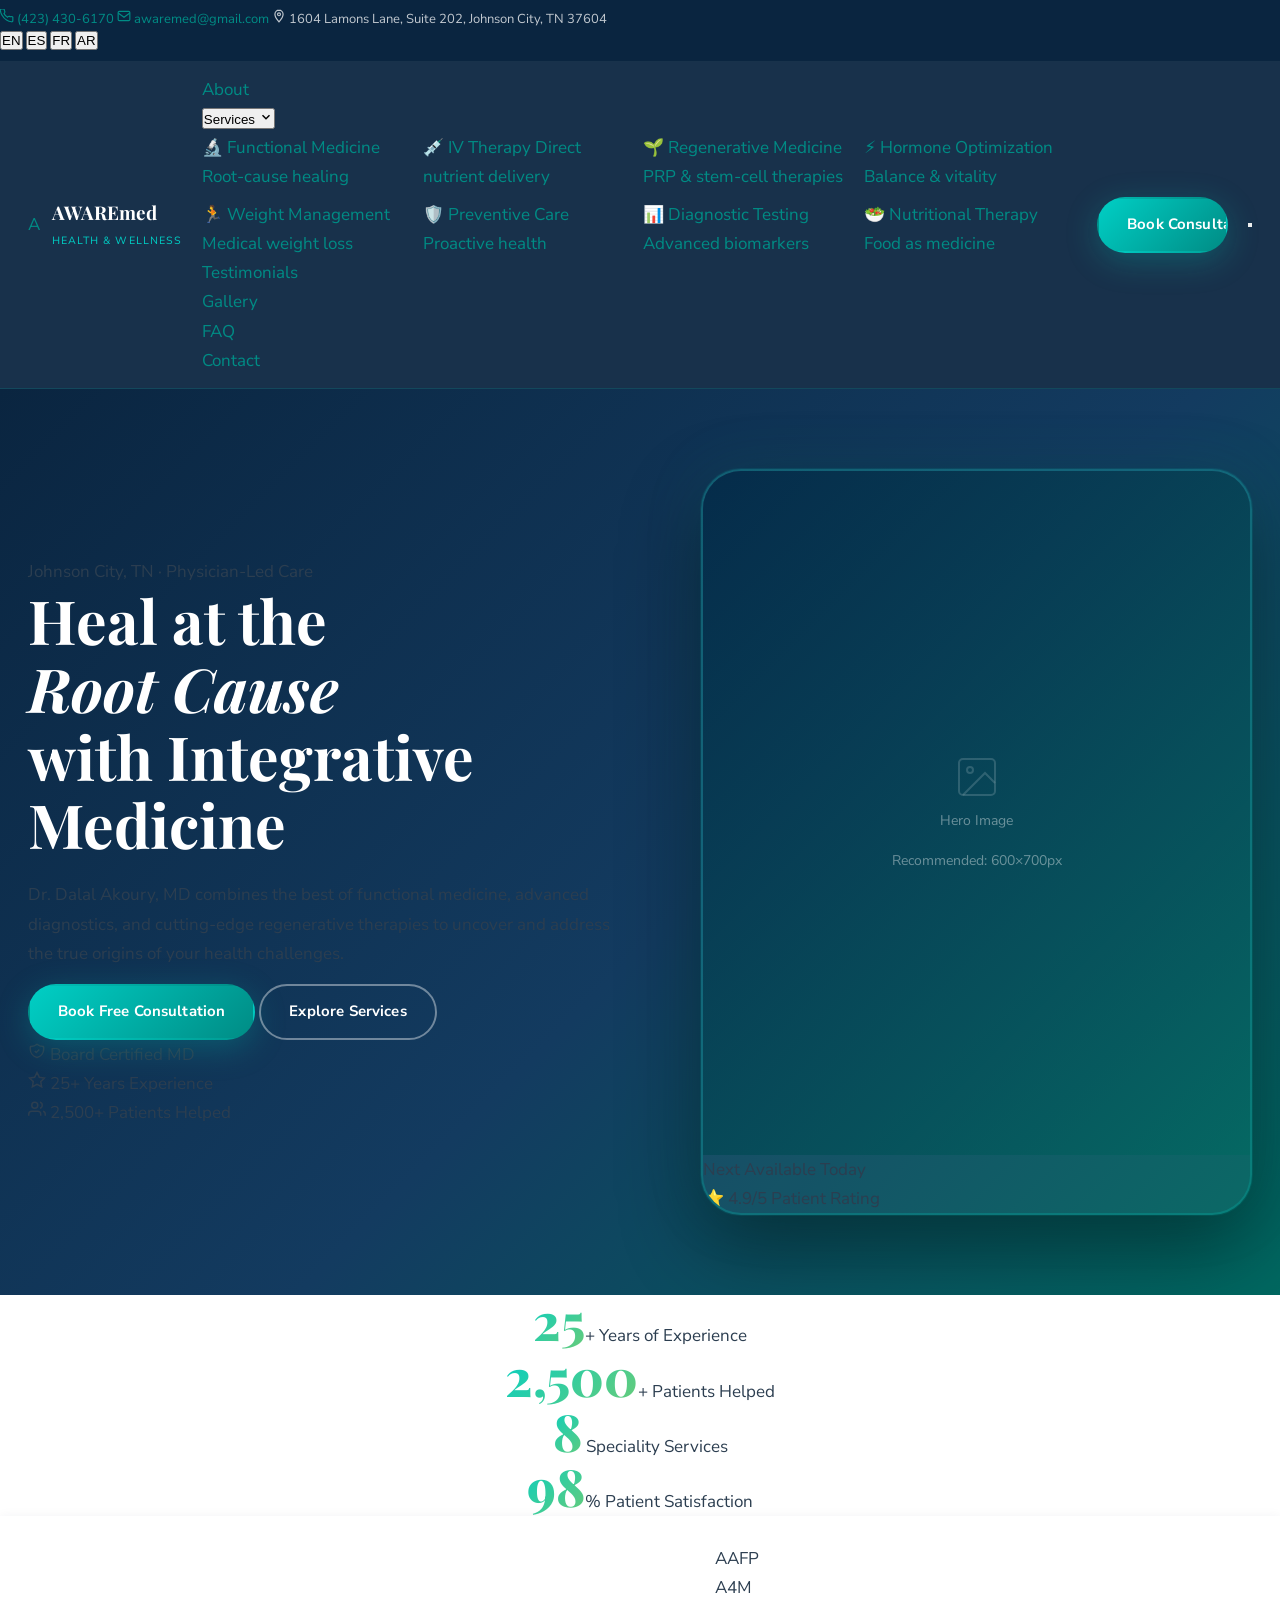
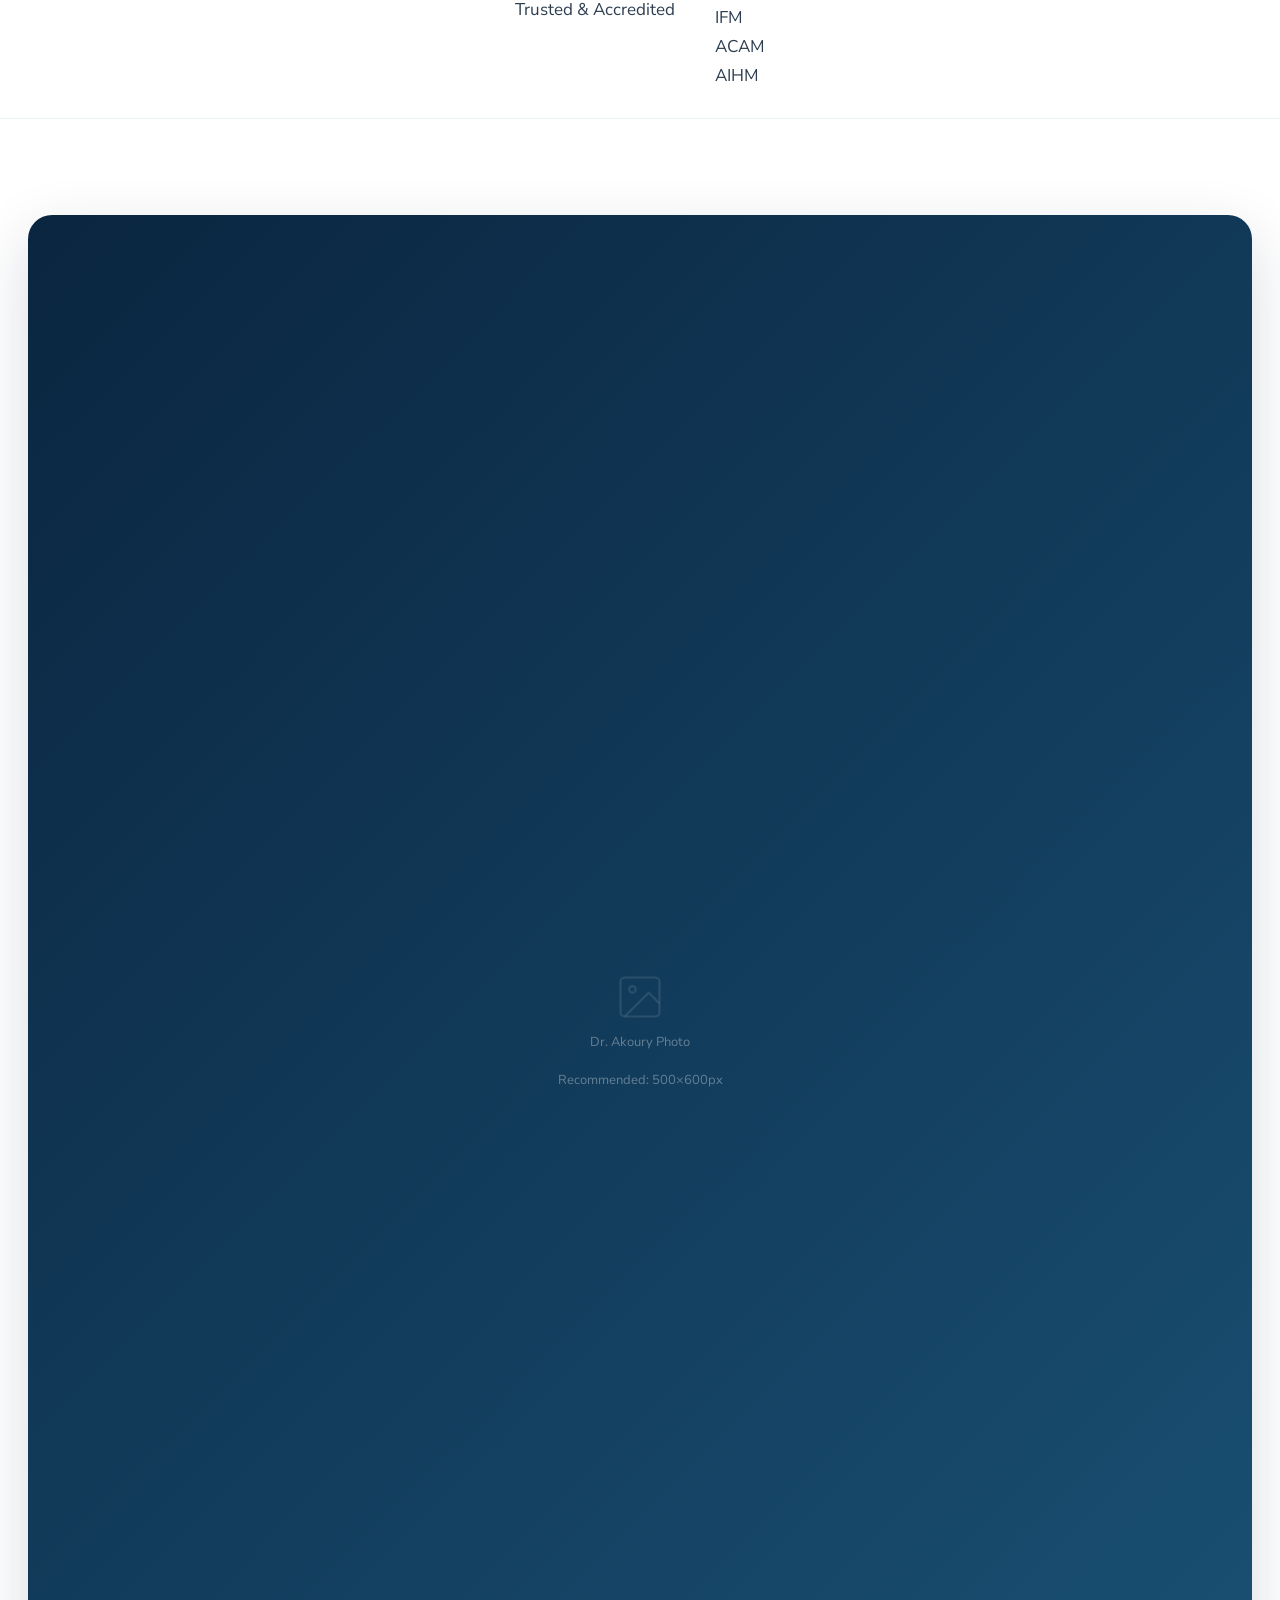
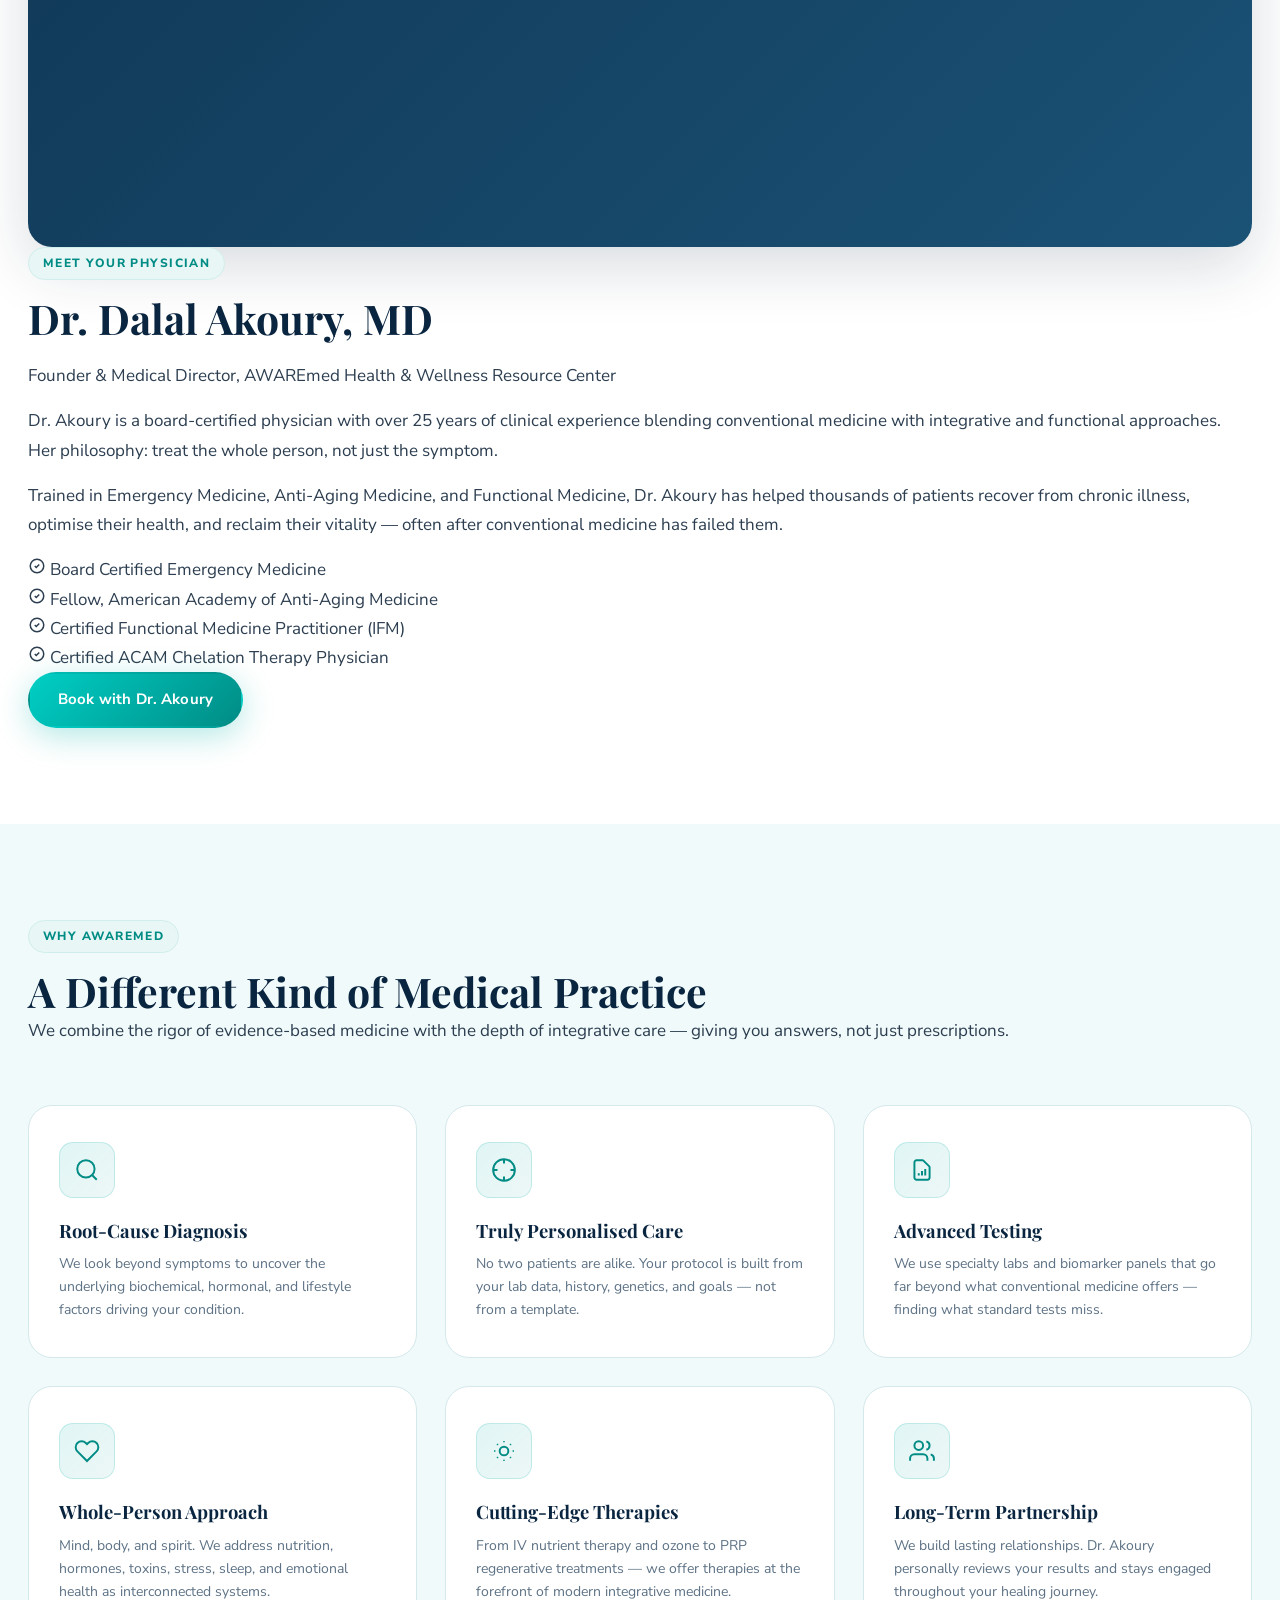
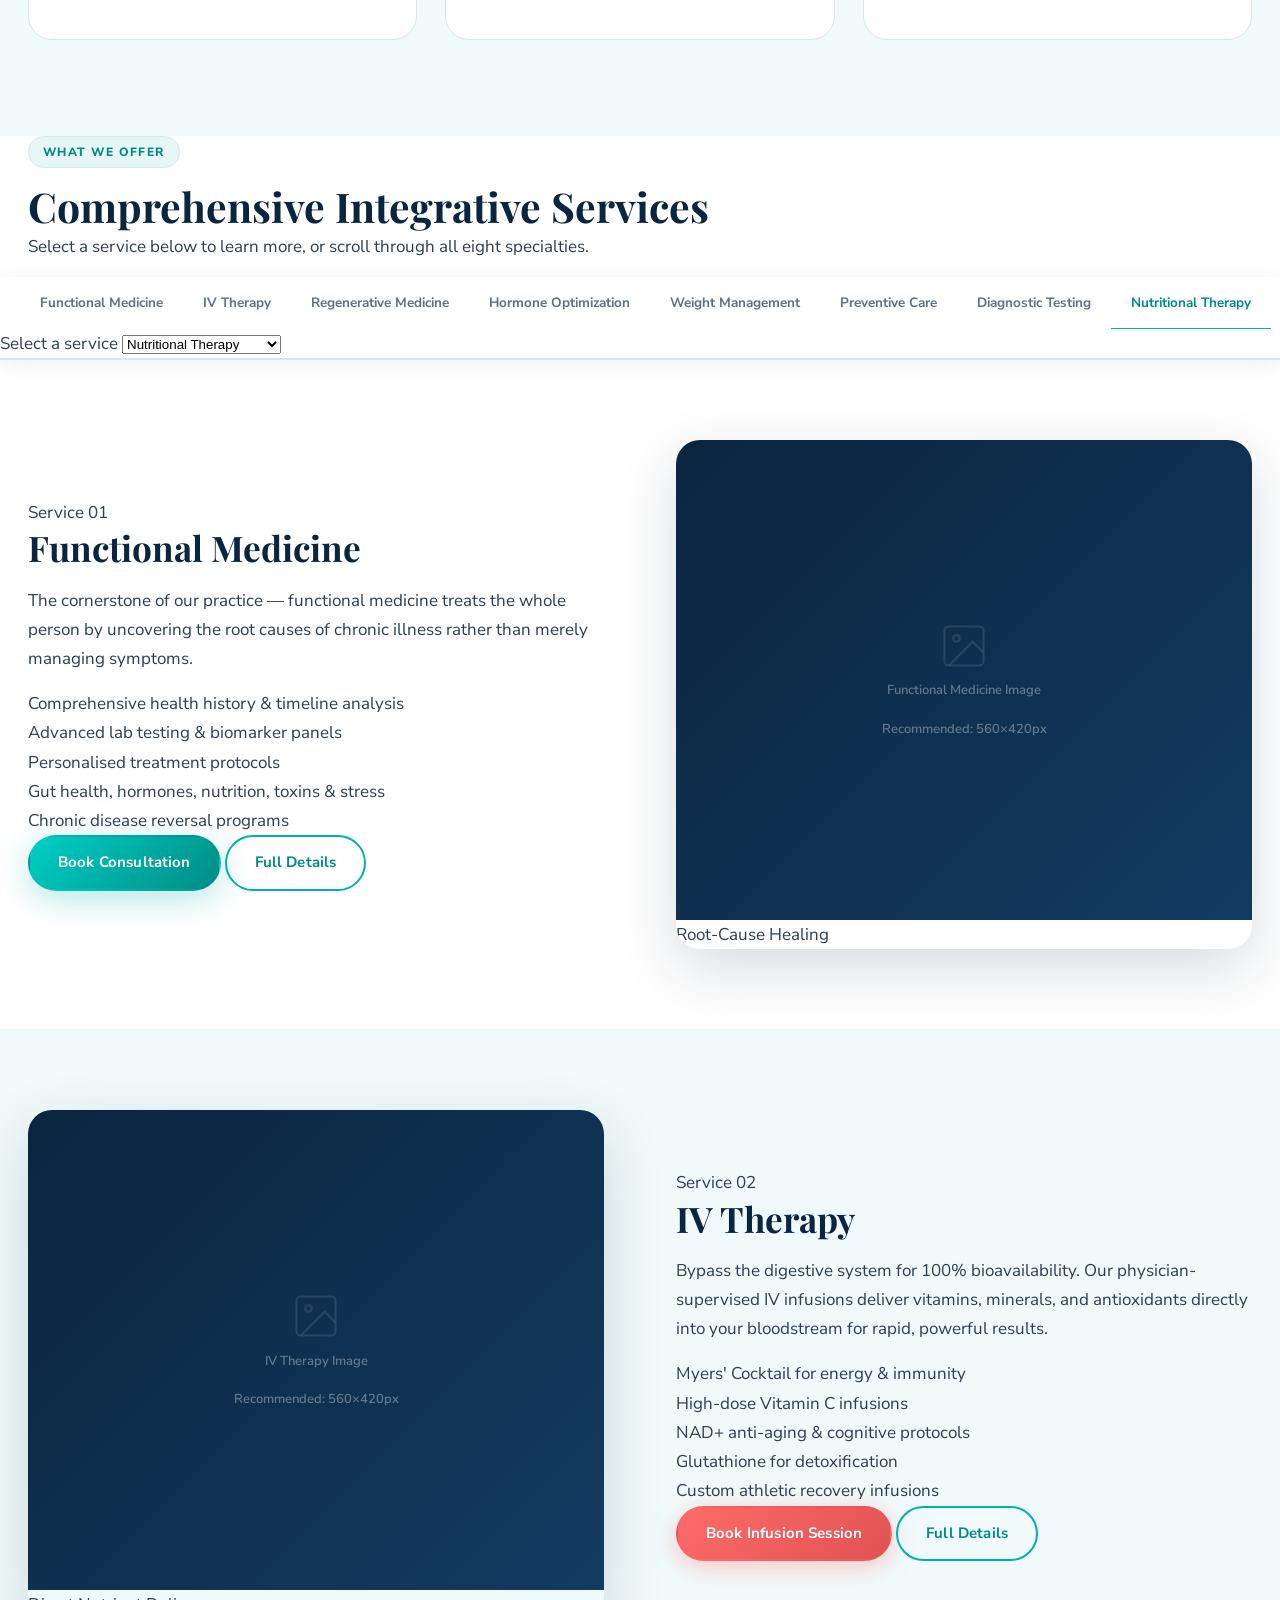
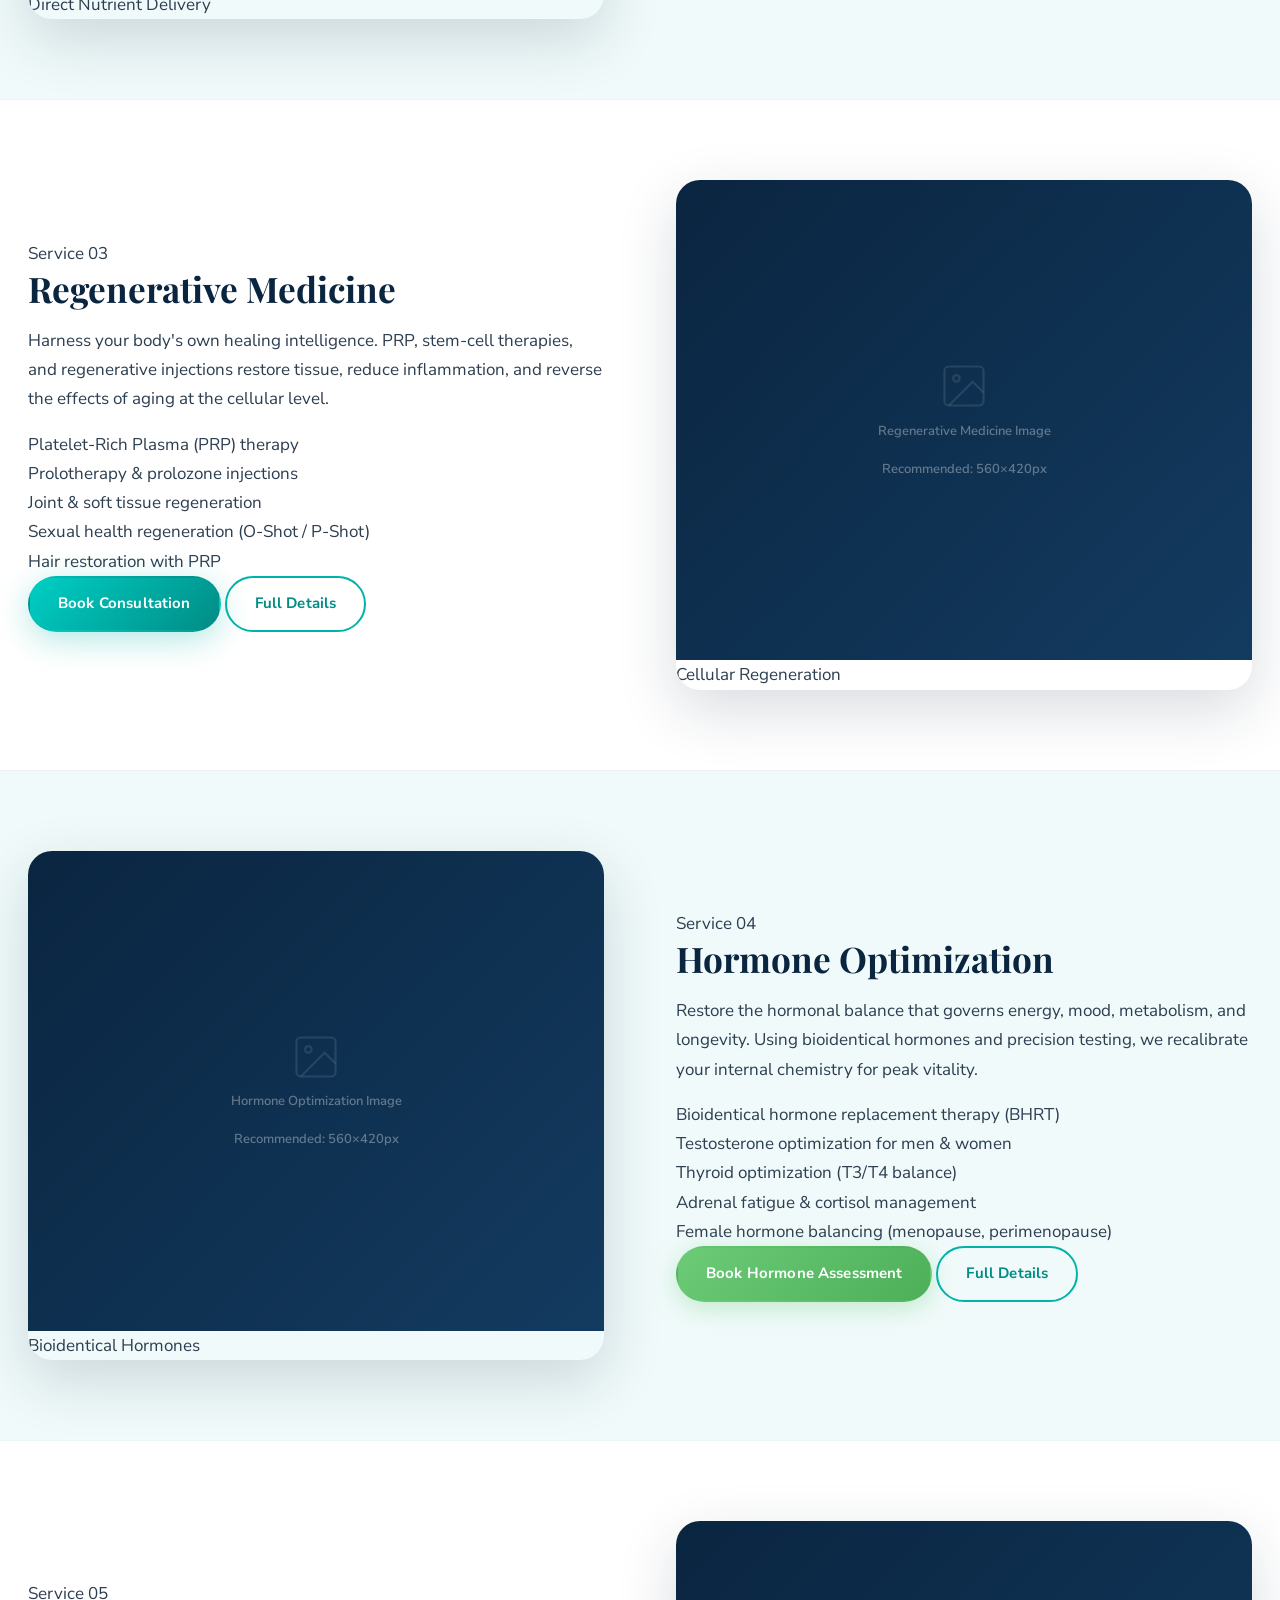
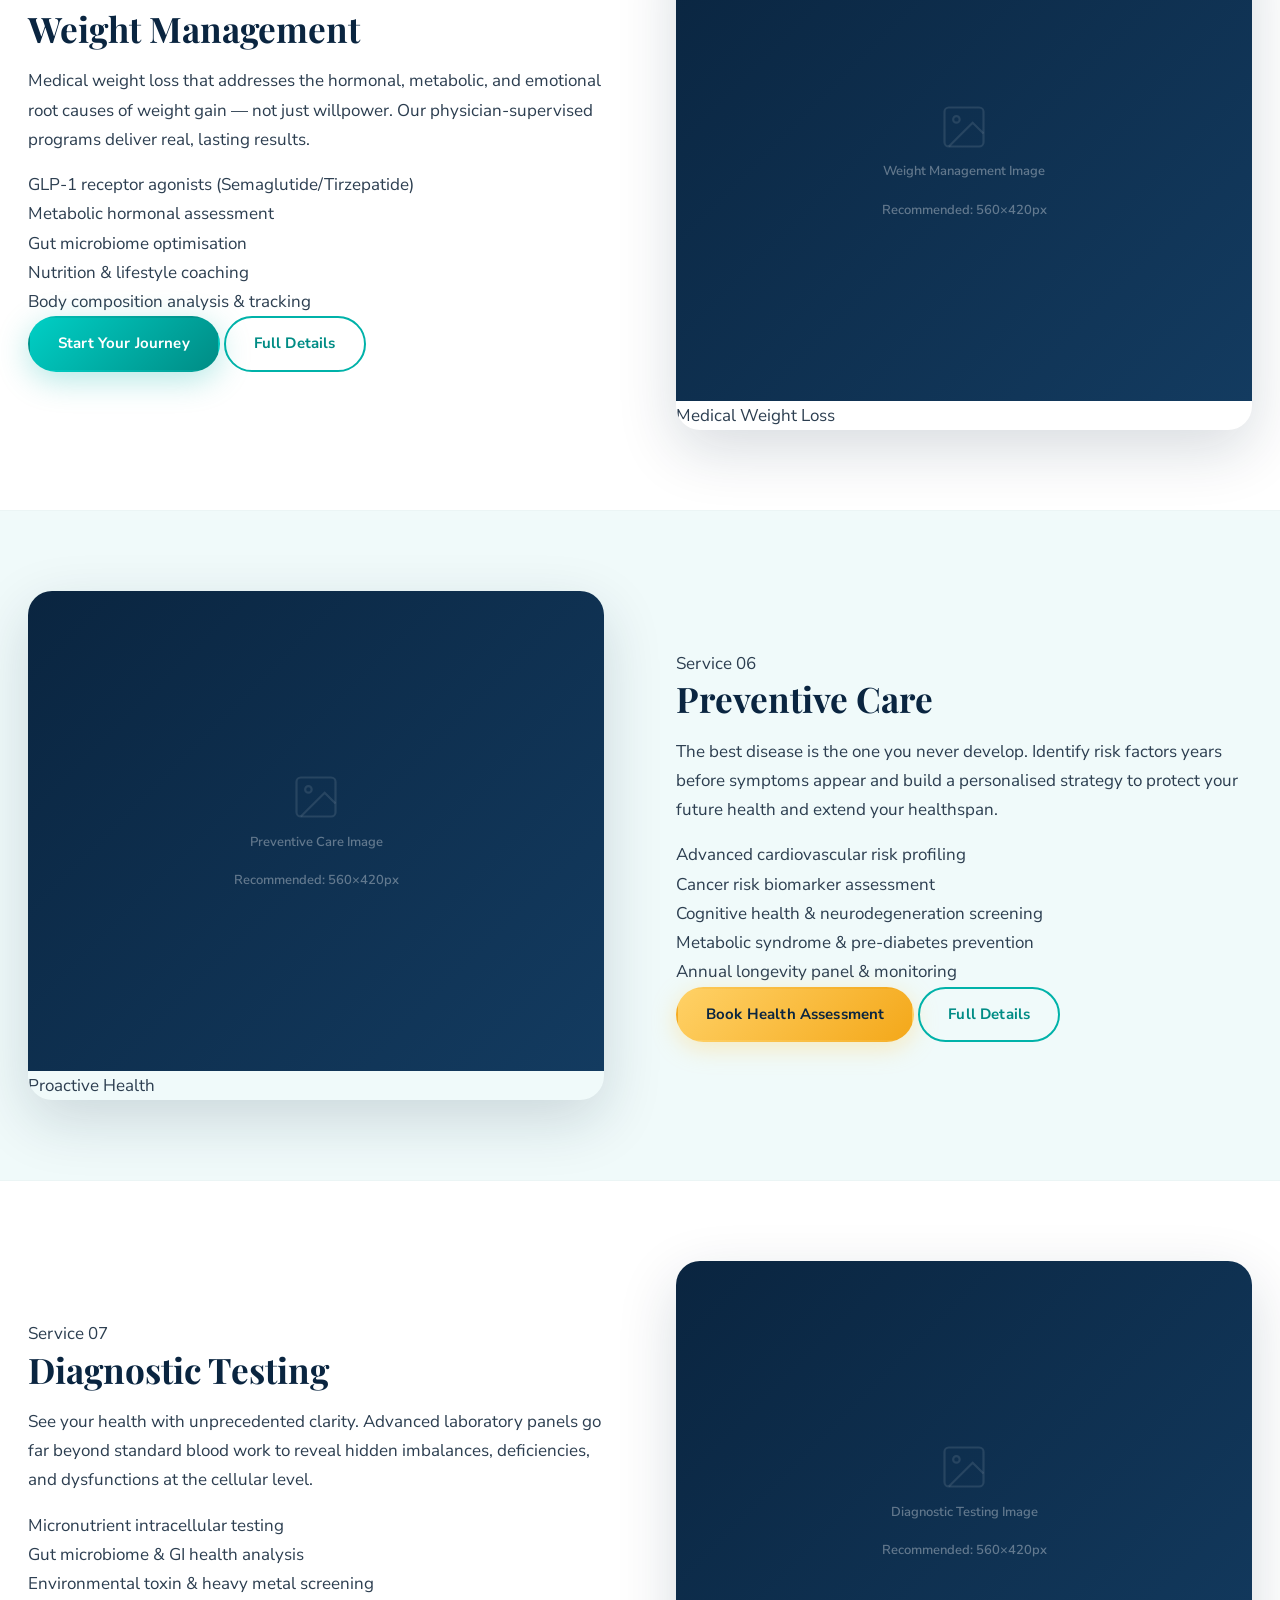
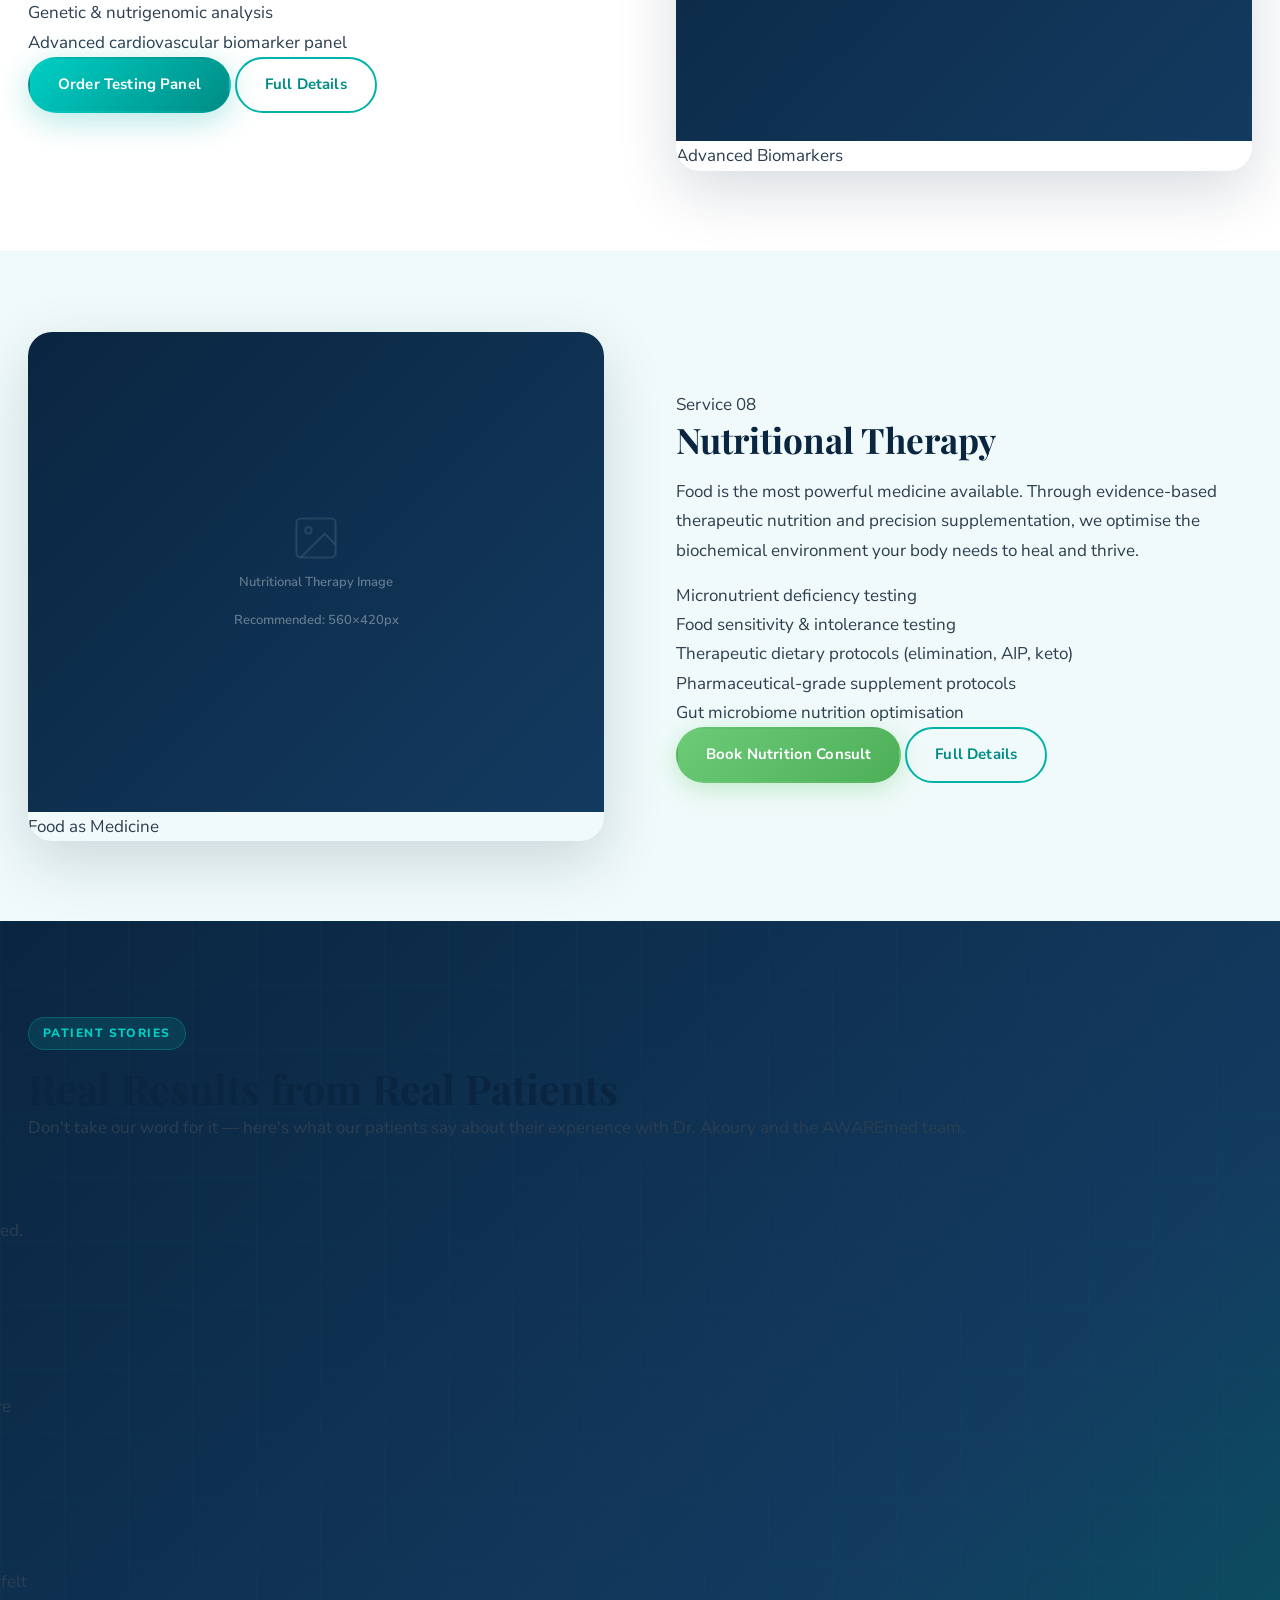
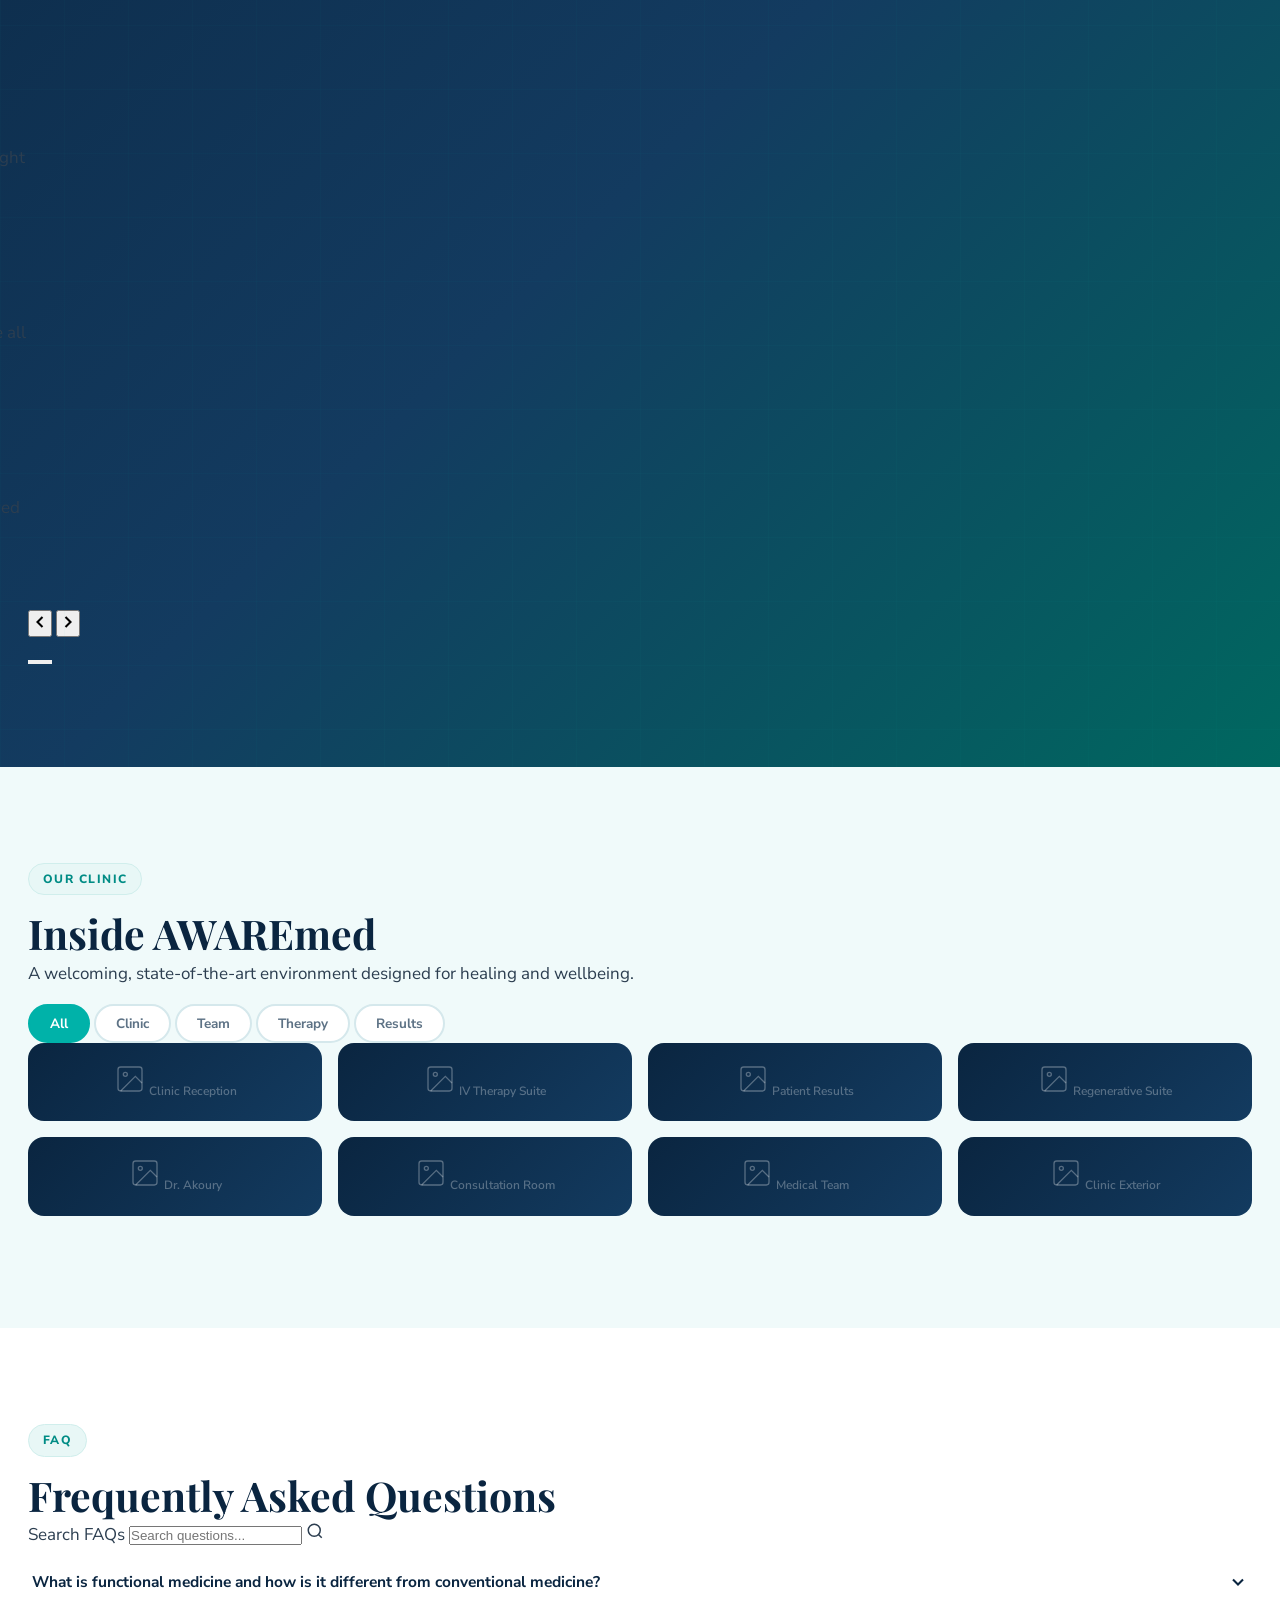
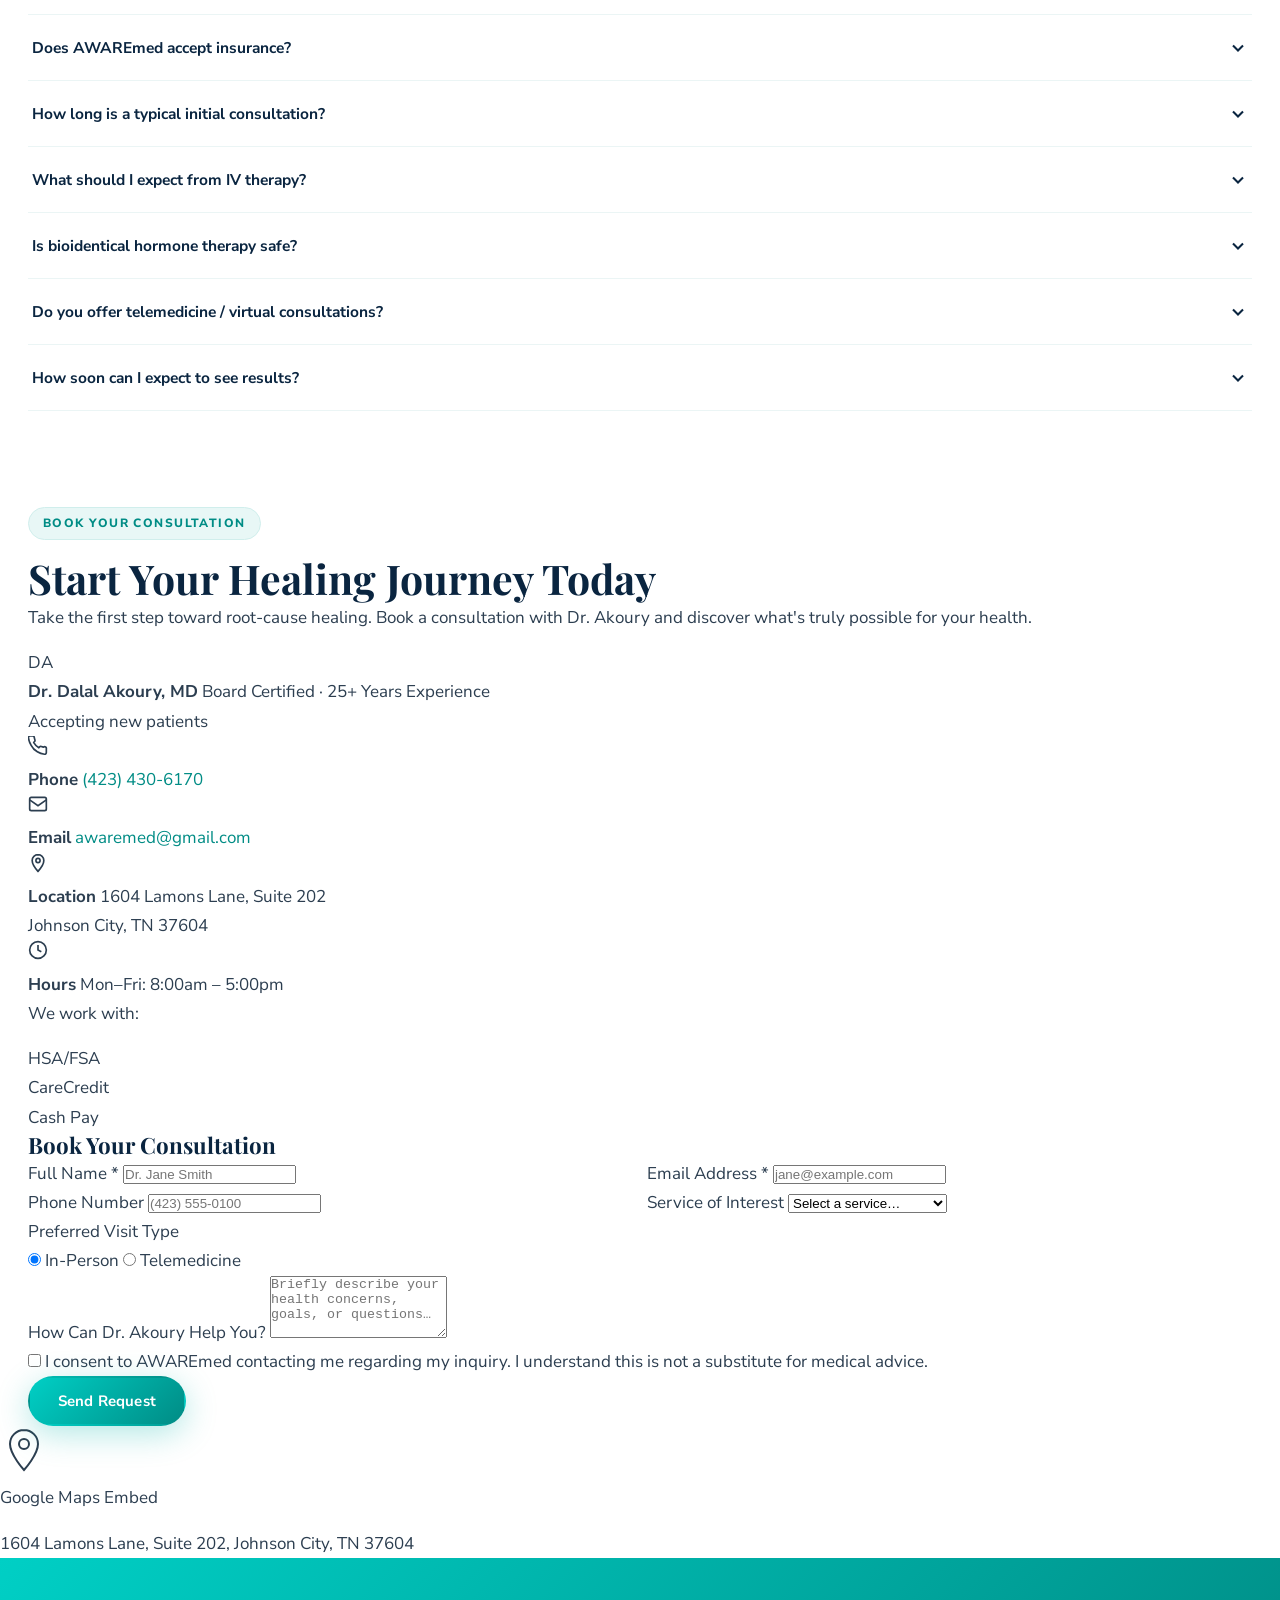
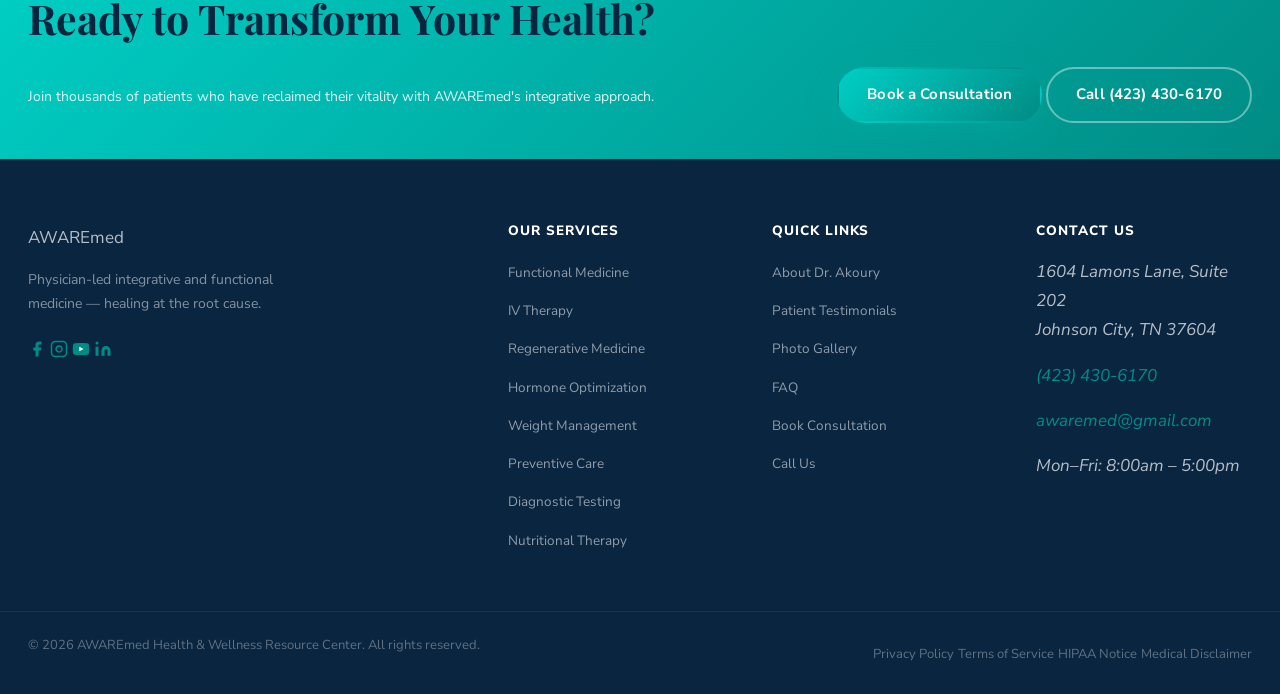
==== commit cdca6a0c: "Rebuild index.html as premium full-width interactive site - Full-width layout with AWAREmed teal/cor" ====
--- a/index.html
+++ b/index.html
@@ -1,1555 +1,1465 @@
 <!DOCTYPE html>
-<html lang="en">
+<html lang="en" dir="ltr">
 <head>
-<meta charset="UTF-8">
-<meta name="viewport" content="width=device-width, initial-scale=1.0">
-<title>AWAREmed | Integrative &amp; Functional Medicine | Johnson City, TN</title>
-<meta name="description" content="AWAREmed Health &amp; Wellness Resource Center offers physician-led integrative and functional medicine in Johnson City, TN. Whole-person, personalized care with Dr. Dalal Akoury, MD. Book a consultation.">
-<meta name="keywords" content="integrative medicine Johnson City TN, functional medicine, wellness center, Dr. Dalal Akoury, hormone optimization, IV therapy, regenerative medicine">
-<meta name="robots" content="index, follow">
-<link rel="canonical" href="https://www.awaremed.com/">
-<meta property="og:title" content="AWAREmed | Integrative &amp; Functional Medicine | Johnson City, TN">
-<meta property="og:description" content="AWAREmed Health &amp; Wellness Resource Center offers physician-led integrative and functional medicine in Johnson City, TN. Whole-person, personalized care with Dr. Dalal Akoury, MD. Book a consultation.">
-<meta property="og:type" content="website">
-<meta property="og:image" content="https://assets.cdn.filesafe.space/VICaX0SdHaI41cp5dwWa/media/696a90397f301bde2a82dd54.jpeg">
-<meta property="og:url" content="https://www.awaremed.com/">
-<meta name="twitter:card" content="summary_large_image">
-<link rel="preconnect" href="https://fonts.googleapis.com">
-<link rel="preconnect" href="https://fonts.gstatic.com" crossorigin>
-<link href="https://fonts.googleapis.com/css2?family=Playfair+Display:wght@500;600;700&family=Nunito+Sans:wght@300;400;600;700&display=swap" rel="stylesheet">
-<link rel="stylesheet" href="assets/styles.css">
-<script type="application/ld+json">
-{
-  "@context": "https://schema.org",
-  "@type": "MedicalBusiness",
-  "name": "AWAREmed Health & Wellness Resource Center",
-  "description": "Physician-led integrative and functional medicine practice in Johnson City, TN.",
-  "url": "https://www.awaremed.com/",
-  "telephone": "+14234306170",
-  "email": "awaremed@gmail.com",
-  "address": {
-    "@type": "PostalAddress",
-    "streetAddress": "1604 Lamons Lane, Suite 202",
-    "addressLocality": "Johnson City",
-    "addressRegion": "TN",
-    "postalCode": "37604",
-    "addressCountry": "US"
-  },
-  "physician": {
-    "@type": "Physician",
-    "name": "Dr. Dalal Akoury, MD"
+  <meta charset="UTF-8"/>
+  <meta name="viewport" content="width=device-width,initial-scale=1"/>
+  <meta name="theme-color" content="#00B2A9"/>
+
+  <!-- SEO Primary -->
+  <title>AWAREmed Health & Wellness Resource Center | Integrative Medicine Johnson City TN</title>
+  <meta name="description" content="AWAREmed Health & Wellness Resource Center — physician-led integrative and functional medicine in Johnson City, TN. Dr. Dalal Akoury, MD offers IV therapy, hormone optimization, regenerative medicine, and advanced diagnostics."/>
+  <meta name="keywords" content="integrative medicine Johnson City TN, functional medicine, IV therapy, hormone optimization, regenerative medicine, Dr Dalal Akoury, AWAREmed"/>
+  <link rel="canonical" href="https://awaremed.com/"/>
+
+  <!-- Open Graph -->
+  <meta property="og:type" content="website"/>
+  <meta property="og:url" content="https://awaremed.com/"/>
+  <meta property="og:title" content="AWAREmed Health & Wellness Resource Center"/>
+  <meta property="og:description" content="Physician-led integrative and functional medicine in Johnson City, TN."/>
+  <meta property="og:image" content="assets/og-image.jpg"/>
+  <!-- IMAGE SLOT: Replace assets/og-image.jpg with a 1200×630 brand image -->
+
+  <!-- Twitter Card -->
+  <meta name="twitter:card" content="summary_large_image"/>
+  <meta name="twitter:title" content="AWAREmed Health & Wellness Resource Center"/>
+  <meta name="twitter:description" content="Physician-led integrative and functional medicine in Johnson City, TN."/>
+  <meta name="twitter:image" content="assets/og-image.jpg"/>
+
+  <!-- Preconnect -->
+  <link rel="preconnect" href="https://fonts.googleapis.com"/>
+  <link rel="preconnect" href="https://fonts.gstatic.com" crossorigin/>
+  <link href="https://fonts.googleapis.com/css2?family=Playfair+Display:ital,wght@0,500;0,600;0,700;1,500&family=Nunito+Sans:wght@300;400;600;700;800&display=swap" rel="stylesheet"/>
+
+  <link rel="stylesheet" href="assets/styles.css"/>
+
+  <!-- Schema.org JSON-LD -->
+  <script type="application/ld+json">
+  {
+    "@context": "https://schema.org",
+    "@type": "MedicalBusiness",
+    "name": "AWAREmed Health & Wellness Resource Center",
+    "description": "Physician-led integrative and functional medicine practice in Johnson City, TN.",
+    "url": "https://awaremed.com/",
+    "telephone": "+14234306170",
+    "email": "awaremed@gmail.com",
+    "address": {
+      "@type": "PostalAddress",
+      "streetAddress": "1604 Lamons Lane, Suite 202",
+      "addressLocality": "Johnson City",
+      "addressRegion": "TN",
+      "postalCode": "37604",
+      "addressCountry": "US"
+    },
+    "physician": {
+      "@type": "Physician",
+      "name": "Dr. Dalal Akoury, MD"
+    },
+    "openingHoursSpecification": [
+      { "@type": "OpeningHoursSpecification", "dayOfWeek": ["Monday","Tuesday","Wednesday","Thursday","Friday"], "opens": "08:00", "closes": "17:00" }
+    ]
   }
-}
-</script>
+  </script>
 </head>
 <body>
 
+<!-- =====================================================================
+     SKIP LINK (Accessibility)
+===================================================================== -->
 <a href="#main-content" class="skip-link">Skip to main content</a>
 
-<!-- ========================================================
+<!-- =====================================================================
      UTILITY BAR
-======================================================== -->
-<div class="utility-bar" role="banner">
-  <div class="util-inner wrap">
-    <span class="util-disclaimer">Educational content only &mdash; not medical advice. Individual results vary.</span>
-    <div class="util-right">
-      <a href="tel:+14234306170">(423) 430-6170</a>
-      <a href="#contact" class="btn btn-orange btn-sm">Book a Consultation</a>
-      <span class="util-lang">
-        <strong>EN</strong> &nbsp;|&nbsp;
-        <a href="ar.html">AR</a> &nbsp;|&nbsp;
-        <a href="fr.html">FR</a> &nbsp;|&nbsp;
-        <a href="es.html">ES</a>
+===================================================================== -->
+<div class="util-bar">
+  <div class="util-inner">
+    <div class="util-contact">
+      <a href="tel:+14234306170" aria-label="Call AWAREmed">
+        <svg width="14" height="14" viewBox="0 0 24 24" fill="none" stroke="currentColor" stroke-width="2" aria-hidden="true"><path d="M22 16.92v3a2 2 0 01-2.18 2 19.79 19.79 0 01-8.63-3.07A19.5 19.5 0 013.6 10.82 19.79 19.79 0 01.55 2.2 2 2 0 012.53.02h3a2 2 0 012 1.72c.127.96.361 1.903.7 2.81a2 2 0 01-.45 2.11L6.91 7.91a16 16 0 006.08 6.08l.88-.88a2 2 0 012.11-.45c.907.339 1.85.573 2.81.7A2 2 0 0122 15.38v1.54z"/></svg>
+        (423) 430-6170
+      </a>
+      <a href="mailto:awaremed@gmail.com" aria-label="Email AWAREmed">
+        <svg width="14" height="14" viewBox="0 0 24 24" fill="none" stroke="currentColor" stroke-width="2" aria-hidden="true"><rect x="2" y="4" width="20" height="16" rx="2"/><path d="M22 7l-10 7L2 7"/></svg>
+        awaremed@gmail.com
+      </a>
+      <span>
+        <svg width="14" height="14" viewBox="0 0 24 24" fill="none" stroke="currentColor" stroke-width="2" aria-hidden="true"><path d="M12 2C8.13 2 5 5.13 5 9c0 5.25 7 13 7 13s7-7.75 7-13c0-3.87-3.13-7-7-7z"/><circle cx="12" cy="9" r="2.5"/></svg>
+        1604 Lamons Lane, Suite 202, Johnson City, TN 37604
       </span>
     </div>
+    <div class="util-actions">
+      <button class="lang-btn" onclick="setLang('en')" aria-label="English">EN</button>
+      <button class="lang-btn" onclick="setLang('es')" aria-label="Español">ES</button>
+      <button class="lang-btn" onclick="setLang('fr')" aria-label="Français">FR</button>
+      <button class="lang-btn" onclick="setLang('ar')" aria-label="العربية">AR</button>
+    </div>
   </div>
 </div>
 
-<!-- ========================================================
-     HEADER & NAVIGATION
-======================================================== -->
-<header class="site-header" role="banner">
-  <div class="header-inner wrap">
-    <a href="#home" aria-label="AWAREmed Home">
-      <img src="https://assets.cdn.filesafe.space/VICaX0SdHaI41cp5dwWa/media/686c0e8a6b73c6044cfeeda0.png"
-           alt="AWAREmed Health &amp; Wellness Resource Center"
-           class="brand-logo"
-           onerror="this.style.display='none';this.nextSibling.style.display='block'"
-      >
-      <span style="display:none;font-family:'Playfair Display',Georgia,serif;font-size:1.3rem;font-weight:700;color:#0c5f84;">AWAREmed</span>
+<!-- =====================================================================
+     HEADER / NAV
+===================================================================== -->
+<header class="site-header" id="site-header" role="banner">
+  <div class="header-inner">
+
+    <!-- Logo -->
+    <a href="#" class="brand" aria-label="AWAREmed Home">
+      <!-- IMAGE SLOT: Replace this placeholder with <img src="assets/logo.png" alt="AWAREmed Logo" class="brand-logo"/> -->
+      <div class="brand-logo-placeholder" aria-hidden="true">
+        <span class="brand-mark">A</span>
+      </div>
+      <div class="brand-text">
+        <span class="brand-name">AWAREmed</span>
+        <span class="brand-sub">Health &amp; Wellness</span>
+      </div>
     </a>
 
-    <button class="nav-toggle" aria-expanded="false" aria-label="Open menu" aria-controls="primary-nav">
+    <!-- Primary Navigation -->
+    <nav class="primary-nav" id="primary-nav" aria-label="Primary navigation">
+      <ul class="nav-list" role="list">
+        <li><a href="#about" class="nav-link">About</a></li>
+        <li class="has-mega">
+          <button class="nav-link mega-trigger" aria-expanded="false" aria-controls="mega-services">
+            Services
+            <svg width="14" height="14" viewBox="0 0 24 24" fill="none" stroke="currentColor" stroke-width="2.5" aria-hidden="true"><polyline points="6 9 12 15 18 9"/></svg>
+          </button>
+          <div class="mega-menu" id="mega-services" role="region" aria-label="Services menu">
+            <div class="mega-grid">
+              <a class="mega-item" href="#svc-functional-medicine">
+                <span class="mega-icon" aria-hidden="true">🔬</span>
+                <span class="mega-title">Functional Medicine</span>
+                <span class="mega-desc">Root-cause healing</span>
+              </a>
+              <a class="mega-item" href="#svc-iv-therapy">
+                <span class="mega-icon" aria-hidden="true">💉</span>
+                <span class="mega-title">IV Therapy</span>
+                <span class="mega-desc">Direct nutrient delivery</span>
+              </a>
+              <a class="mega-item" href="#svc-regenerative-medicine">
+                <span class="mega-icon" aria-hidden="true">🌱</span>
+                <span class="mega-title">Regenerative Medicine</span>
+                <span class="mega-desc">PRP &amp; stem-cell therapies</span>
+              </a>
+              <a class="mega-item" href="#svc-hormone-optimization">
+                <span class="mega-icon" aria-hidden="true">⚡</span>
+                <span class="mega-title">Hormone Optimization</span>
+                <span class="mega-desc">Balance &amp; vitality</span>
+              </a>
+              <a class="mega-item" href="#svc-weight-management">
+                <span class="mega-icon" aria-hidden="true">🏃</span>
+                <span class="mega-title">Weight Management</span>
+                <span class="mega-desc">Medical weight loss</span>
+              </a>
+              <a class="mega-item" href="#svc-preventive-care">
+                <span class="mega-icon" aria-hidden="true">🛡️</span>
+                <span class="mega-title">Preventive Care</span>
+                <span class="mega-desc">Proactive health</span>
+              </a>
+              <a class="mega-item" href="#svc-diagnostic-testing">
+                <span class="mega-icon" aria-hidden="true">📊</span>
+                <span class="mega-title">Diagnostic Testing</span>
+                <span class="mega-desc">Advanced biomarkers</span>
+              </a>
+              <a class="mega-item" href="#svc-nutritional-therapy">
+                <span class="mega-icon" aria-hidden="true">🥗</span>
+                <span class="mega-title">Nutritional Therapy</span>
+                <span class="mega-desc">Food as medicine</span>
+              </a>
+            </div>
+          </div>
+        </li>
+        <li><a href="#testimonials" class="nav-link">Testimonials</a></li>
+        <li><a href="#gallery" class="nav-link">Gallery</a></li>
+        <li><a href="#faq" class="nav-link">FAQ</a></li>
+        <li><a href="#contact" class="nav-link">Contact</a></li>
+      </ul>
+    </nav>
+
+    <!-- CTA -->
+    <a href="#contact" class="btn btn-primary nav-cta">Book Consultation</a>
+
+    <!-- Mobile Toggle -->
+    <button class="mobile-toggle" id="mobile-toggle" aria-expanded="false" aria-controls="primary-nav" aria-label="Toggle navigation">
       <span></span><span></span><span></span>
     </button>
-
-    <nav class="primary-nav" id="primary-nav" role="navigation" aria-label="Main navigation">
-      <ul>
-        <li><a href="#home">Home</a></li>
-        <li class="has-sub">
-          <a href="#about">About <span class="caret">&#9660;</span></a>
-          <ul class="submenu">
-            <li><a href="#about">About AWAREmed</a></li>
-            <li><a href="#dr-akoury">Dr. Dalal Akoury, MD</a></li>
+  </div>
+</header>
+
+<!-- =====================================================================
+     MAIN CONTENT
+===================================================================== -->
+<main id="main-content">
+
+<!-- =====================================================================
+     HERO SECTION
+===================================================================== -->
+<section class="hero" aria-label="AWAREmed hero">
+  <!-- Animated background particles -->
+  <div class="hero-particles" aria-hidden="true">
+    <div class="particle"></div><div class="particle"></div><div class="particle"></div>
+    <div class="particle"></div><div class="particle"></div><div class="particle"></div>
+    <div class="particle"></div><div class="particle"></div>
+  </div>
+  <div class="hero-glow" aria-hidden="true"></div>
+
+  <div class="hero-wrap">
+    <div class="hero-content reveal">
+      <div class="eyebrow-pill">Johnson City, TN · Physician-Led Care</div>
+      <h1 class="hero-title">
+        Heal at the<br/>
+        <em>Root Cause</em><br/>
+        with Integrative Medicine
+      </h1>
+      <p class="hero-lead">Dr. Dalal Akoury, MD combines the best of functional medicine, advanced diagnostics, and cutting-edge regenerative therapies to uncover and address the true origins of your health challenges.</p>
+      <div class="hero-actions">
+        <a href="#contact" class="btn btn-primary btn-lg">Book Free Consultation</a>
+        <a href="#services" class="btn btn-outline-w btn-lg">Explore Services</a>
+      </div>
+      <div class="hero-trust">
+        <div class="trust-badge">
+          <svg width="18" height="18" viewBox="0 0 24 24" fill="none" stroke="currentColor" stroke-width="2" aria-hidden="true"><path d="M9 12l2 2 4-4m5.618-4.016A11.955 11.955 0 0112 2.944a11.955 11.955 0 01-8.618 3.04A12.02 12.02 0 003 9c0 5.591 3.824 10.29 9 11.622 5.176-1.332 9-6.03 9-11.622 0-1.042-.133-2.052-.382-3.016z"/></svg>
+          Board Certified MD
+        </div>
+        <div class="trust-badge">
+          <svg width="18" height="18" viewBox="0 0 24 24" fill="none" stroke="currentColor" stroke-width="2" aria-hidden="true"><path d="M12 2l3.09 6.26L22 9.27l-5 4.87 1.18 6.88L12 17.77l-6.18 3.25L7 14.14 2 9.27l6.91-1.01L12 2z"/></svg>
+          25+ Years Experience
+        </div>
+        <div class="trust-badge">
+          <svg width="18" height="18" viewBox="0 0 24 24" fill="none" stroke="currentColor" stroke-width="2" aria-hidden="true"><path d="M17 21v-2a4 4 0 00-4-4H5a4 4 0 00-4 4v2"/><circle cx="9" cy="7" r="4"/><path d="M23 21v-2a4 4 0 00-3-3.87"/><path d="M16 3.13a4 4 0 010 7.75"/></svg>
+          2,500+ Patients Helped
+        </div>
+      </div>
+    </div>
+
+    <!-- Hero Image Frame -->
+    <div class="hero-img-frame reveal" aria-label="Hero image">
+      <!-- IMAGE SLOT: Replace the placeholder below with your hero image
+           Recommended: 600×700px, format WebP, subject: Dr. Akoury or clinic interior
+           Example: <img src="assets/hero-doctor.webp" alt="Dr. Dalal Akoury, MD at AWAREmed clinic" loading="eager"/>
+      -->
+      <div class="hero-img-placeholder">
+        <div class="img-placeholder-inner">
+          <svg width="64" height="64" viewBox="0 0 24 24" fill="none" stroke="currentColor" stroke-width="1" aria-hidden="true"><rect x="3" y="3" width="18" height="18" rx="2"/><circle cx="8.5" cy="8.5" r="1.5"/><polyline points="21 15 16 10 5 21"/></svg>
+          <p>Hero Image</p>
+          <span>Recommended: 600×700px</span>
+        </div>
+      </div>
+      <div class="hero-card-float hero-card-1">
+        <span class="hc-label">Next Available</span>
+        <span class="hc-value">Today</span>
+      </div>
+      <div class="hero-card-float hero-card-2">
+        <span class="hc-icon" aria-hidden="true">⭐</span>
+        <span class="hc-rating">4.9/5</span>
+        <span class="hc-label">Patient Rating</span>
+      </div>
+    </div>
+  </div>
+</section>
+
+<!-- =====================================================================
+     STATS STRIP
+===================================================================== -->
+<section class="stats-strip" aria-label="AWAREmed statistics">
+  <div class="stats-inner">
+    <div class="stat-item">
+      <span class="stat-num counter" data-target="25">0</span><span class="stat-unit">+</span>
+      <span class="stat-label">Years of Experience</span>
+    </div>
+    <div class="stat-divider" aria-hidden="true"></div>
+    <div class="stat-item">
+      <span class="stat-num counter" data-target="2500">0</span><span class="stat-unit">+</span>
+      <span class="stat-label">Patients Helped</span>
+    </div>
+    <div class="stat-divider" aria-hidden="true"></div>
+    <div class="stat-item">
+      <span class="stat-num counter" data-target="8">0</span>
+      <span class="stat-label">Speciality Services</span>
+    </div>
+    <div class="stat-divider" aria-hidden="true"></div>
+    <div class="stat-item">
+      <span class="stat-num counter" data-target="98">0</span><span class="stat-unit">%</span>
+      <span class="stat-label">Patient Satisfaction</span>
+    </div>
+  </div>
+</section>
+
+<!-- =====================================================================
+     TRUST / CERTIFICATIONS STRIP
+===================================================================== -->
+<section class="trust-strip" aria-label="Certifications and affiliations">
+  <div class="wrap">
+    <p class="trust-label">Trusted &amp; Accredited</p>
+    <div class="trust-logos">
+      <!-- IMAGE SLOT: Replace each placeholder with partner/certification logos
+           Recommended: SVG or PNG, ~120×48px per logo, monochrome or light gray
+           Examples: AAFP, A4M, IFM, ACAM, AANP logos
+      -->
+      <div class="trust-logo-slot">
+        <div class="logo-placeholder">AAFP</div>
+      </div>
+      <div class="trust-logo-slot">
+        <div class="logo-placeholder">A4M</div>
+      </div>
+      <div class="trust-logo-slot">
+        <div class="logo-placeholder">IFM</div>
+      </div>
+      <div class="trust-logo-slot">
+        <div class="logo-placeholder">ACAM</div>
+      </div>
+      <div class="trust-logo-slot">
+        <div class="logo-placeholder">AIHM</div>
+      </div>
+    </div>
+  </div>
+</section>
+
+<!-- =====================================================================
+     ABOUT SECTION
+===================================================================== -->
+<section class="about-section section" id="about" aria-label="About Dr. Akoury">
+  <div class="wrap">
+    <div class="about-layout">
+
+      <!-- About Image -->
+      <div class="about-img-frame reveal-left">
+        <!-- IMAGE SLOT: Replace with Dr. Akoury's professional photo
+             Recommended: 500×600px, format WebP, professional headshot or clinic photo
+             Example: <img src="assets/dr-akoury.webp" alt="Dr. Dalal Akoury, MD – Founder of AWAREmed"/>
+        -->
+        <div class="about-img-placeholder">
+          <div class="img-placeholder-inner">
+            <svg width="56" height="56" viewBox="0 0 24 24" fill="none" stroke="currentColor" stroke-width="1" aria-hidden="true"><rect x="3" y="3" width="18" height="18" rx="2"/><circle cx="8.5" cy="8.5" r="1.5"/><polyline points="21 15 16 10 5 21"/></svg>
+            <p>Dr. Akoury Photo</p>
+            <span>Recommended: 500×600px</span>
+          </div>
+        </div>
+        <div class="about-badge">
+          <span class="about-badge-num">MD</span>
+          <span class="about-badge-text">Board Certified</span>
+        </div>
+      </div>
+
+      <!-- About Content -->
+      <div class="about-content reveal-right">
+        <span class="eyebrow">Meet Your Physician</span>
+        <h2>Dr. Dalal Akoury, MD</h2>
+        <p class="about-lead">Founder &amp; Medical Director, AWAREmed Health &amp; Wellness Resource Center</p>
+        <p>Dr. Akoury is a board-certified physician with over 25 years of clinical experience blending conventional medicine with integrative and functional approaches. Her philosophy: treat the whole person, not just the symptom.</p>
+        <p>Trained in Emergency Medicine, Anti-Aging Medicine, and Functional Medicine, Dr. Akoury has helped thousands of patients recover from chronic illness, optimise their health, and reclaim their vitality — often after conventional medicine has failed them.</p>
+        <div class="about-credentials">
+          <div class="cred-item">
+            <svg width="18" height="18" viewBox="0 0 24 24" fill="none" stroke="currentColor" stroke-width="2" aria-hidden="true"><path d="M9 12l2 2 4-4m6 2a9 9 0 11-18 0 9 9 0 0118 0z"/></svg>
+            Board Certified Emergency Medicine
+          </div>
+          <div class="cred-item">
+            <svg width="18" height="18" viewBox="0 0 24 24" fill="none" stroke="currentColor" stroke-width="2" aria-hidden="true"><path d="M9 12l2 2 4-4m6 2a9 9 0 11-18 0 9 9 0 0118 0z"/></svg>
+            Fellow, American Academy of Anti-Aging Medicine
+          </div>
+          <div class="cred-item">
+            <svg width="18" height="18" viewBox="0 0 24 24" fill="none" stroke="currentColor" stroke-width="2" aria-hidden="true"><path d="M9 12l2 2 4-4m6 2a9 9 0 11-18 0 9 9 0 0118 0z"/></svg>
+            Certified Functional Medicine Practitioner (IFM)
+          </div>
+          <div class="cred-item">
+            <svg width="18" height="18" viewBox="0 0 24 24" fill="none" stroke="currentColor" stroke-width="2" aria-hidden="true"><path d="M9 12l2 2 4-4m6 2a9 9 0 11-18 0 9 9 0 0118 0z"/></svg>
+            Certified ACAM Chelation Therapy Physician
+          </div>
+        </div>
+        <a href="#contact" class="btn btn-primary">Book with Dr. Akoury</a>
+      </div>
+    </div>
+  </div>
+</section>
+
+<!-- =====================================================================
+     WHY AWAREMED FEATURE CARDS
+===================================================================== -->
+<section class="why-section section" aria-label="Why choose AWAREmed">
+  <div class="wrap">
+    <div class="section-hd reveal">
+      <span class="eyebrow">Why AWAREmed</span>
+      <h2>A Different Kind of Medical Practice</h2>
+      <p>We combine the rigor of evidence-based medicine with the depth of integrative care — giving you answers, not just prescriptions.</p>
+    </div>
+    <div class="why-grid stagger">
+      <div class="why-card">
+        <div class="why-icon" aria-hidden="true">
+          <svg width="28" height="28" viewBox="0 0 24 24" fill="none" stroke="currentColor" stroke-width="1.8"><circle cx="11" cy="11" r="8"/><path d="M21 21l-4.35-4.35"/></svg>
+        </div>
+        <h3>Root-Cause Diagnosis</h3>
+        <p>We look beyond symptoms to uncover the underlying biochemical, hormonal, and lifestyle factors driving your condition.</p>
+      </div>
+      <div class="why-card">
+        <div class="why-icon" aria-hidden="true">
+          <svg width="28" height="28" viewBox="0 0 24 24" fill="none" stroke="currentColor" stroke-width="1.8"><path d="M12 2a10 10 0 100 20A10 10 0 0012 2z"/><path d="M2 12h4M18 12h4M12 2v4M12 18v4"/></svg>
+        </div>
+        <h3>Truly Personalised Care</h3>
+        <p>No two patients are alike. Your protocol is built from your lab data, history, genetics, and goals — not from a template.</p>
+      </div>
+      <div class="why-card">
+        <div class="why-icon" aria-hidden="true">
+          <svg width="28" height="28" viewBox="0 0 24 24" fill="none" stroke="currentColor" stroke-width="1.8"><path d="M9 17v-2m3 2v-4m3 4v-6m2 10H7a2 2 0 01-2-2V5a2 2 0 012-2h5.586a1 1 0 01.707.293l5.414 5.414a1 1 0 01.293.707V19a2 2 0 01-2 2z"/></svg>
+        </div>
+        <h3>Advanced Testing</h3>
+        <p>We use specialty labs and biomarker panels that go far beyond what conventional medicine offers — finding what standard tests miss.</p>
+      </div>
+      <div class="why-card">
+        <div class="why-icon" aria-hidden="true">
+          <svg width="28" height="28" viewBox="0 0 24 24" fill="none" stroke="currentColor" stroke-width="1.8"><path d="M20.84 4.61a5.5 5.5 0 00-7.78 0L12 5.67l-1.06-1.06a5.5 5.5 0 00-7.78 7.78L12 21.23l8.84-8.84a5.5 5.5 0 000-7.78z"/></svg>
+        </div>
+        <h3>Whole-Person Approach</h3>
+        <p>Mind, body, and spirit. We address nutrition, hormones, toxins, stress, sleep, and emotional health as interconnected systems.</p>
+      </div>
+      <div class="why-card">
+        <div class="why-icon" aria-hidden="true">
+          <svg width="28" height="28" viewBox="0 0 24 24" fill="none" stroke="currentColor" stroke-width="1.8"><path d="M12 3v1m0 16v1m9-9h-1M4 12H3m15.364-6.364l-.707.707M6.343 17.657l-.707.707m12.728 0l-.707-.707M6.343 6.343l-.707-.707"/><circle cx="12" cy="12" r="4"/></svg>
+        </div>
+        <h3>Cutting-Edge Therapies</h3>
+        <p>From IV nutrient therapy and ozone to PRP regenerative treatments — we offer therapies at the forefront of modern integrative medicine.</p>
+      </div>
+      <div class="why-card">
+        <div class="why-icon" aria-hidden="true">
+          <svg width="28" height="28" viewBox="0 0 24 24" fill="none" stroke="currentColor" stroke-width="1.8"><path d="M17 21v-2a4 4 0 00-4-4H5a4 4 0 00-4 4v2"/><circle cx="9" cy="7" r="4"/><path d="M23 21v-2a4 4 0 00-3-3.87"/><path d="M16 3.13a4 4 0 010 7.75"/></svg>
+        </div>
+        <h3>Long-Term Partnership</h3>
+        <p>We build lasting relationships. Dr. Akoury personally reviews your results and stays engaged throughout your healing journey.</p>
+      </div>
+    </div>
+  </div>
+</section>
+
+<!-- =====================================================================
+     SERVICES SECTION — with Tab Navigation & Dropdown
+===================================================================== -->
+<section class="services-section section" id="services" aria-label="Our Services">
+  <div class="section-hd reveal wrap">
+    <span class="eyebrow">What We Offer</span>
+    <h2>Comprehensive Integrative Services</h2>
+    <p>Select a service below to learn more, or scroll through all eight specialties.</p>
+  </div>
+
+  <!-- Services Sticky Tab Navigation / Dropdown -->
+  <div class="svc-nav-wrap" role="navigation" aria-label="Service navigation">
+    <div class="svc-nav" id="svc-nav">
+      <button class="svc-tab active" data-target="svc-functional-medicine" aria-selected="true">Functional Medicine</button>
+      <button class="svc-tab" data-target="svc-iv-therapy" aria-selected="false">IV Therapy</button>
+      <button class="svc-tab" data-target="svc-regenerative-medicine" aria-selected="false">Regenerative Medicine</button>
+      <button class="svc-tab" data-target="svc-hormone-optimization" aria-selected="false">Hormone Optimization</button>
+      <button class="svc-tab" data-target="svc-weight-management" aria-selected="false">Weight Management</button>
+      <button class="svc-tab" data-target="svc-preventive-care" aria-selected="false">Preventive Care</button>
+      <button class="svc-tab" data-target="svc-diagnostic-testing" aria-selected="false">Diagnostic Testing</button>
+      <button class="svc-tab" data-target="svc-nutritional-therapy" aria-selected="false">Nutritional Therapy</button>
+    </div>
+    <!-- Mobile dropdown -->
+    <div class="svc-dropdown-wrap">
+      <label for="svc-dropdown" class="sr-only">Select a service</label>
+      <select id="svc-dropdown" class="svc-dropdown" aria-label="Navigate to service section">
+        <option value="svc-functional-medicine">Functional Medicine</option>
+        <option value="svc-iv-therapy">IV Therapy</option>
+        <option value="svc-regenerative-medicine">Regenerative Medicine</option>
+        <option value="svc-hormone-optimization">Hormone Optimization</option>
+        <option value="svc-weight-management">Weight Management</option>
+        <option value="svc-preventive-care">Preventive Care</option>
+        <option value="svc-diagnostic-testing">Diagnostic Testing</option>
+        <option value="svc-nutritional-therapy">Nutritional Therapy</option>
+      </select>
+    </div>
+  </div>
+
+  <!-- ---- SERVICE 1: Functional Medicine ---- -->
+  <article class="svc-block" id="svc-functional-medicine" aria-labelledby="svc-fm-title">
+    <div class="wrap">
+      <div class="svc-layout">
+        <div class="svc-content reveal-left">
+          <span class="svc-eyebrow">Service 01</span>
+          <h2 id="svc-fm-title">Functional Medicine</h2>
+          <p class="svc-lead">The cornerstone of our practice — functional medicine treats the whole person by uncovering the root causes of chronic illness rather than merely managing symptoms.</p>
+          <ul class="svc-features">
+            <li>Comprehensive health history &amp; timeline analysis</li>
+            <li>Advanced lab testing &amp; biomarker panels</li>
+            <li>Personalised treatment protocols</li>
+            <li>Gut health, hormones, nutrition, toxins &amp; stress</li>
+            <li>Chronic disease reversal programs</li>
           </ul>
-        </li>
-        <li class="has-sub">
-          <a href="#services">Services <span class="caret">&#9660;</span></a>
-          <ul class="submenu">
-            <li><a href="#integrative-oncology">Integrative Oncology Support</a></li>
-            <li><a href="#iv-therapy">IV Therapy &amp; Hydration</a></li>
-            <li><a href="#hormone-optimization">Hormone Optimization (BHRT)</a></li>
-            <li><a href="#regenerative-medicine">Regenerative Medicine</a></li>
-            <li><a href="#chelation-detox">Chelation &amp; Detoxification</a></li>
-            <li><a href="#gut-health">Gut Health &amp; Functional Medicine</a></li>
-            <li><a href="#brain-cognitive">Brain &amp; Cognitive Wellness</a></li>
-            <li><a href="#skin-anti-aging">Skin &amp; Anti-Aging</a></li>
+          <div class="svc-actions">
+            <a href="#contact" class="btn btn-primary">Book Consultation</a>
+            <a href="services/functional-medicine/" class="btn btn-outline-t">Full Details</a>
+          </div>
+        </div>
+        <div class="svc-img-wrap reveal-right">
+          <!-- IMAGE SLOT: Functional Medicine service image
+               Recommended: 560×420px, WebP format
+               Suggested: Lab equipment, consultation room, or cellular imagery
+               Example: <img src="assets/services/functional-medicine.webp" alt="Functional Medicine at AWAREmed"/>
+          -->
+          <div class="svc-img-placeholder">
+            <div class="img-placeholder-inner">
+              <svg width="48" height="48" viewBox="0 0 24 24" fill="none" stroke="currentColor" stroke-width="1" aria-hidden="true"><rect x="3" y="3" width="18" height="18" rx="2"/><circle cx="8.5" cy="8.5" r="1.5"/><polyline points="21 15 16 10 5 21"/></svg>
+              <p>Functional Medicine Image</p>
+              <span>Recommended: 560×420px</span>
+            </div>
+          </div>
+          <div class="svc-badge">Root-Cause Healing</div>
+        </div>
+      </div>
+    </div>
+  </article>
+
+  <!-- ---- SERVICE 2: IV Therapy ---- -->
+  <article class="svc-block svc-alt" id="svc-iv-therapy" aria-labelledby="svc-iv-title">
+    <div class="wrap">
+      <div class="svc-layout svc-layout-rev">
+        <div class="svc-img-wrap reveal-left">
+          <!-- IMAGE SLOT: IV Therapy service image
+               Recommended: 560×420px, WebP format
+               Suggested: IV drip bag, infusion room, wellness imagery
+               Example: <img src="assets/services/iv-therapy.webp" alt="IV Therapy at AWAREmed"/>
+          -->
+          <div class="svc-img-placeholder">
+            <div class="img-placeholder-inner">
+              <svg width="48" height="48" viewBox="0 0 24 24" fill="none" stroke="currentColor" stroke-width="1" aria-hidden="true"><rect x="3" y="3" width="18" height="18" rx="2"/><circle cx="8.5" cy="8.5" r="1.5"/><polyline points="21 15 16 10 5 21"/></svg>
+              <p>IV Therapy Image</p>
+              <span>Recommended: 560×420px</span>
+            </div>
+          </div>
+          <div class="svc-badge">Direct Nutrient Delivery</div>
+        </div>
+        <div class="svc-content reveal-right">
+          <span class="svc-eyebrow">Service 02</span>
+          <h2 id="svc-iv-title">IV Therapy</h2>
+          <p class="svc-lead">Bypass the digestive system for 100% bioavailability. Our physician-supervised IV infusions deliver vitamins, minerals, and antioxidants directly into your bloodstream for rapid, powerful results.</p>
+          <ul class="svc-features">
+            <li>Myers' Cocktail for energy &amp; immunity</li>
+            <li>High-dose Vitamin C infusions</li>
+            <li>NAD+ anti-aging &amp; cognitive protocols</li>
+            <li>Glutathione for detoxification</li>
+            <li>Custom athletic recovery infusions</li>
           </ul>
-        </li>
-        <li><a href="#patient-education">Patient Education</a></li>
-        <li><a href="#new-patients">New Patients</a></li>
-        <li><a href="#contact">Contact</a></li>
-      </ul>
-    </nav>
-
-    <a href="#contact" class="btn btn-green header-cta">Request a Consultation</a>
-  </div>
-</header>
-
-<!-- ========================================================
-     MAIN CONTENT
-======================================================== -->
-<main id="main-content">
-
-<!-- ========================================================
-     SECTION: HOME / HERO
-======================================================== -->
-<section class="hero" id="home" aria-label="Welcome">
+          <div class="svc-actions">
+            <a href="#contact" class="btn btn-coral">Book Infusion Session</a>
+            <a href="services/iv-therapy/" class="btn btn-outline-t">Full Details</a>
+          </div>
+        </div>
+      </div>
+    </div>
+  </article>
+
+  <!-- ---- SERVICE 3: Regenerative Medicine ---- -->
+  <article class="svc-block" id="svc-regenerative-medicine" aria-labelledby="svc-regen-title">
+    <div class="wrap">
+      <div class="svc-layout">
+        <div class="svc-content reveal-left">
+          <span class="svc-eyebrow">Service 03</span>
+          <h2 id="svc-regen-title">Regenerative Medicine</h2>
+          <p class="svc-lead">Harness your body's own healing intelligence. PRP, stem-cell therapies, and regenerative injections restore tissue, reduce inflammation, and reverse the effects of aging at the cellular level.</p>
+          <ul class="svc-features">
+            <li>Platelet-Rich Plasma (PRP) therapy</li>
+            <li>Prolotherapy &amp; prolozone injections</li>
+            <li>Joint &amp; soft tissue regeneration</li>
+            <li>Sexual health regeneration (O-Shot / P-Shot)</li>
+            <li>Hair restoration with PRP</li>
+          </ul>
+          <div class="svc-actions">
+            <a href="#contact" class="btn btn-primary">Book Consultation</a>
+            <a href="services/regenerative-medicine/" class="btn btn-outline-t">Full Details</a>
+          </div>
+        </div>
+        <div class="svc-img-wrap reveal-right">
+          <!-- IMAGE SLOT: Regenerative Medicine service image
+               Recommended: 560×420px, WebP format
+               Suggested: PRP centrifuge, tissue healing, cellular imagery
+               Example: <img src="assets/services/regenerative-medicine.webp" alt="Regenerative Medicine at AWAREmed"/>
+          -->
+          <div class="svc-img-placeholder">
+            <div class="img-placeholder-inner">
+              <svg width="48" height="48" viewBox="0 0 24 24" fill="none" stroke="currentColor" stroke-width="1" aria-hidden="true"><rect x="3" y="3" width="18" height="18" rx="2"/><circle cx="8.5" cy="8.5" r="1.5"/><polyline points="21 15 16 10 5 21"/></svg>
+              <p>Regenerative Medicine Image</p>
+              <span>Recommended: 560×420px</span>
+            </div>
+          </div>
+          <div class="svc-badge">Cellular Regeneration</div>
+        </div>
+      </div>
+    </div>
+  </article>
+
+  <!-- ---- SERVICE 4: Hormone Optimization ---- -->
+  <article class="svc-block svc-alt" id="svc-hormone-optimization" aria-labelledby="svc-horm-title">
+    <div class="wrap">
+      <div class="svc-layout svc-layout-rev">
+        <div class="svc-img-wrap reveal-left">
+          <!-- IMAGE SLOT: Hormone Optimization service image
+               Recommended: 560×420px, WebP format
+               Suggested: Vitality imagery, couple/active adult, lab analysis
+               Example: <img src="assets/services/hormone-optimization.webp" alt="Hormone Optimization at AWAREmed"/>
+          -->
+          <div class="svc-img-placeholder">
+            <div class="img-placeholder-inner">
+              <svg width="48" height="48" viewBox="0 0 24 24" fill="none" stroke="currentColor" stroke-width="1" aria-hidden="true"><rect x="3" y="3" width="18" height="18" rx="2"/><circle cx="8.5" cy="8.5" r="1.5"/><polyline points="21 15 16 10 5 21"/></svg>
+              <p>Hormone Optimization Image</p>
+              <span>Recommended: 560×420px</span>
+            </div>
+          </div>
+          <div class="svc-badge">Bioidentical Hormones</div>
+        </div>
+        <div class="svc-content reveal-right">
+          <span class="svc-eyebrow">Service 04</span>
+          <h2 id="svc-horm-title">Hormone Optimization</h2>
+          <p class="svc-lead">Restore the hormonal balance that governs energy, mood, metabolism, and longevity. Using bioidentical hormones and precision testing, we recalibrate your internal chemistry for peak vitality.</p>
+          <ul class="svc-features">
+            <li>Bioidentical hormone replacement therapy (BHRT)</li>
+            <li>Testosterone optimization for men &amp; women</li>
+            <li>Thyroid optimization (T3/T4 balance)</li>
+            <li>Adrenal fatigue &amp; cortisol management</li>
+            <li>Female hormone balancing (menopause, perimenopause)</li>
+          </ul>
+          <div class="svc-actions">
+            <a href="#contact" class="btn btn-lime">Book Hormone Assessment</a>
+            <a href="services/hormone-optimization/" class="btn btn-outline-t">Full Details</a>
+          </div>
+        </div>
+      </div>
+    </div>
+  </article>
+
+  <!-- ---- SERVICE 5: Weight Management ---- -->
+  <article class="svc-block" id="svc-weight-management" aria-labelledby="svc-wm-title">
+    <div class="wrap">
+      <div class="svc-layout">
+        <div class="svc-content reveal-left">
+          <span class="svc-eyebrow">Service 05</span>
+          <h2 id="svc-wm-title">Weight Management</h2>
+          <p class="svc-lead">Medical weight loss that addresses the hormonal, metabolic, and emotional root causes of weight gain — not just willpower. Our physician-supervised programs deliver real, lasting results.</p>
+          <ul class="svc-features">
+            <li>GLP-1 receptor agonists (Semaglutide/Tirzepatide)</li>
+            <li>Metabolic hormonal assessment</li>
+            <li>Gut microbiome optimisation</li>
+            <li>Nutrition &amp; lifestyle coaching</li>
+            <li>Body composition analysis &amp; tracking</li>
+          </ul>
+          <div class="svc-actions">
+            <a href="#contact" class="btn btn-primary">Start Your Journey</a>
+            <a href="services/weight-management/" class="btn btn-outline-t">Full Details</a>
+          </div>
+        </div>
+        <div class="svc-img-wrap reveal-right">
+          <!-- IMAGE SLOT: Weight Management service image
+               Recommended: 560×420px, WebP format
+               Suggested: Active lifestyle, healthy eating, transformation imagery
+               Example: <img src="assets/services/weight-management.webp" alt="Weight Management at AWAREmed"/>
+          -->
+          <div class="svc-img-placeholder">
+            <div class="img-placeholder-inner">
+              <svg width="48" height="48" viewBox="0 0 24 24" fill="none" stroke="currentColor" stroke-width="1" aria-hidden="true"><rect x="3" y="3" width="18" height="18" rx="2"/><circle cx="8.5" cy="8.5" r="1.5"/><polyline points="21 15 16 10 5 21"/></svg>
+              <p>Weight Management Image</p>
+              <span>Recommended: 560×420px</span>
+            </div>
+          </div>
+          <div class="svc-badge">Medical Weight Loss</div>
+        </div>
+      </div>
+    </div>
+  </article>
+
+  <!-- ---- SERVICE 6: Preventive Care ---- -->
+  <article class="svc-block svc-alt" id="svc-preventive-care" aria-labelledby="svc-prev-title">
+    <div class="wrap">
+      <div class="svc-layout svc-layout-rev">
+        <div class="svc-img-wrap reveal-left">
+          <!-- IMAGE SLOT: Preventive Care service image
+               Recommended: 560×420px, WebP format
+               Suggested: Healthy aging, longevity, wellness screening imagery
+               Example: <img src="assets/services/preventive-care.webp" alt="Preventive Care at AWAREmed"/>
+          -->
+          <div class="svc-img-placeholder">
+            <div class="img-placeholder-inner">
+              <svg width="48" height="48" viewBox="0 0 24 24" fill="none" stroke="currentColor" stroke-width="1" aria-hidden="true"><rect x="3" y="3" width="18" height="18" rx="2"/><circle cx="8.5" cy="8.5" r="1.5"/><polyline points="21 15 16 10 5 21"/></svg>
+              <p>Preventive Care Image</p>
+              <span>Recommended: 560×420px</span>
+            </div>
+          </div>
+          <div class="svc-badge">Proactive Health</div>
+        </div>
+        <div class="svc-content reveal-right">
+          <span class="svc-eyebrow">Service 06</span>
+          <h2 id="svc-prev-title">Preventive Care</h2>
+          <p class="svc-lead">The best disease is the one you never develop. Identify risk factors years before symptoms appear and build a personalised strategy to protect your future health and extend your healthspan.</p>
+          <ul class="svc-features">
+            <li>Advanced cardiovascular risk profiling</li>
+            <li>Cancer risk biomarker assessment</li>
+            <li>Cognitive health &amp; neurodegeneration screening</li>
+            <li>Metabolic syndrome &amp; pre-diabetes prevention</li>
+            <li>Annual longevity panel &amp; monitoring</li>
+          </ul>
+          <div class="svc-actions">
+            <a href="#contact" class="btn btn-amber">Book Health Assessment</a>
+            <a href="services/preventive-care/" class="btn btn-outline-t">Full Details</a>
+          </div>
+        </div>
+      </div>
+    </div>
+  </article>
+
+  <!-- ---- SERVICE 7: Diagnostic Testing ---- -->
+  <article class="svc-block" id="svc-diagnostic-testing" aria-labelledby="svc-diag-title">
+    <div class="wrap">
+      <div class="svc-layout">
+        <div class="svc-content reveal-left">
+          <span class="svc-eyebrow">Service 07</span>
+          <h2 id="svc-diag-title">Diagnostic Testing</h2>
+          <p class="svc-lead">See your health with unprecedented clarity. Advanced laboratory panels go far beyond standard blood work to reveal hidden imbalances, deficiencies, and dysfunctions at the cellular level.</p>
+          <ul class="svc-features">
+            <li>Micronutrient intracellular testing</li>
+            <li>Gut microbiome &amp; GI health analysis</li>
+            <li>Environmental toxin &amp; heavy metal screening</li>
+            <li>Genetic &amp; nutrigenomic analysis</li>
+            <li>Advanced cardiovascular biomarker panel</li>
+          </ul>
+          <div class="svc-actions">
+            <a href="#contact" class="btn btn-primary">Order Testing Panel</a>
+            <a href="services/diagnostic-testing/" class="btn btn-outline-t">Full Details</a>
+          </div>
+        </div>
+        <div class="svc-img-wrap reveal-right">
+          <!-- IMAGE SLOT: Diagnostic Testing service image
+               Recommended: 560×420px, WebP format
+               Suggested: Laboratory equipment, blood samples, data analysis
+               Example: <img src="assets/services/diagnostic-testing.webp" alt="Diagnostic Testing at AWAREmed"/>
+          -->
+          <div class="svc-img-placeholder">
+            <div class="img-placeholder-inner">
+              <svg width="48" height="48" viewBox="0 0 24 24" fill="none" stroke="currentColor" stroke-width="1" aria-hidden="true"><rect x="3" y="3" width="18" height="18" rx="2"/><circle cx="8.5" cy="8.5" r="1.5"/><polyline points="21 15 16 10 5 21"/></svg>
+              <p>Diagnostic Testing Image</p>
+              <span>Recommended: 560×420px</span>
+            </div>
+          </div>
+          <div class="svc-badge">Advanced Biomarkers</div>
+        </div>
+      </div>
+    </div>
+  </article>
+
+  <!-- ---- SERVICE 8: Nutritional Therapy ---- -->
+  <article class="svc-block svc-alt" id="svc-nutritional-therapy" aria-labelledby="svc-nut-title">
+    <div class="wrap">
+      <div class="svc-layout svc-layout-rev">
+        <div class="svc-img-wrap reveal-left">
+          <!-- IMAGE SLOT: Nutritional Therapy service image
+               Recommended: 560×420px, WebP format
+               Suggested: Fresh vegetables, supplements, nutritional consultation
+               Example: <img src="assets/services/nutritional-therapy.webp" alt="Nutritional Therapy at AWAREmed"/>
+          -->
+          <div class="svc-img-placeholder">
+            <div class="img-placeholder-inner">
+              <svg width="48" height="48" viewBox="0 0 24 24" fill="none" stroke="currentColor" stroke-width="1" aria-hidden="true"><rect x="3" y="3" width="18" height="18" rx="2"/><circle cx="8.5" cy="8.5" r="1.5"/><polyline points="21 15 16 10 5 21"/></svg>
+              <p>Nutritional Therapy Image</p>
+              <span>Recommended: 560×420px</span>
+            </div>
+          </div>
+          <div class="svc-badge">Food as Medicine</div>
+        </div>
+        <div class="svc-content reveal-right">
+          <span class="svc-eyebrow">Service 08</span>
+          <h2 id="svc-nut-title">Nutritional Therapy</h2>
+          <p class="svc-lead">Food is the most powerful medicine available. Through evidence-based therapeutic nutrition and precision supplementation, we optimise the biochemical environment your body needs to heal and thrive.</p>
+          <ul class="svc-features">
+            <li>Micronutrient deficiency testing</li>
+            <li>Food sensitivity &amp; intolerance testing</li>
+            <li>Therapeutic dietary protocols (elimination, AIP, keto)</li>
+            <li>Pharmaceutical-grade supplement protocols</li>
+            <li>Gut microbiome nutrition optimisation</li>
+          </ul>
+          <div class="svc-actions">
+            <a href="#contact" class="btn btn-lime">Book Nutrition Consult</a>
+            <a href="services/nutritional-therapy/" class="btn btn-outline-t">Full Details</a>
+          </div>
+        </div>
+      </div>
+    </div>
+  </article>
+</section>
+
+<!-- =====================================================================
+     TESTIMONIALS
+===================================================================== -->
+<section class="testimonials-section section" id="testimonials" aria-label="Patient testimonials">
   <div class="wrap">
-    <div>
-      <span class="eyebrow">Physician-Led Integrative Medicine &middot; Johnson City, TN</span>
-      <h1>Whole-person care, built around your story.</h1>
-      <p>At AWAREmed, Dr. Dalal Akoury, MD and our team look beyond symptoms to support your body, mind, and spirit &mdash; with personalized, integrative, and functional medicine.</p>
-      <div class="hero-actions">
-        <a href="#contact" class="btn btn-green">Request a Consultation</a>
-        <a href="#services" class="btn btn-outline-light">Explore Services</a>
-      </div>
-      <p class="hero-mini-disc">Educational content only. Individual results vary. Not intended to diagnose, treat, cure, or prevent disease.</p>
-    </div>
-    <div class="hero-photo">
-      <img src="https://assets.cdn.filesafe.space/VICaX0SdHaI41cp5dwWa/media/696a90397f301bde2a82dd54.jpeg"
-           alt="Dr. Dalal Akoury, MD, founder and Medical Director of AWAREmed Health and Wellness Resource Center in Johnson City, TN"
-           width="520" height="580">
+    <div class="section-hd reveal">
+      <span class="eyebrow">Patient Stories</span>
+      <h2>Real Results from Real Patients</h2>
+      <p>Don't take our word for it — here's what our patients say about their experience with Dr. Akoury and the AWAREmed team.</p>
+    </div>
+    <div class="testimonial-slider" id="testimonial-slider" aria-roledescription="carousel" aria-label="Patient testimonials">
+      <div class="testimonial-track" id="testimonial-track">
+
+        <div class="testimonial-slide" role="group" aria-roledescription="slide" aria-label="Testimonial 1 of 6">
+          <div class="testimonial-card">
+            <!-- IMAGE SLOT: Patient avatar
+                 Replace the initials avatar with: <img src="assets/patients/patient-1.jpg" alt="Sarah M." class="test-avatar-img"/>
+                 Recommended: 64×64px, circular crop
+            -->
+            <div class="test-avatar" aria-hidden="true">S</div>
+            <div class="test-stars" aria-label="5 out of 5 stars" role="img">★★★★★</div>
+            <blockquote class="test-quote">"After years of chronic fatigue that every other doctor dismissed, Dr. Akoury found the root cause in just two visits. My energy levels are completely transformed. I feel 20 years younger."</blockquote>
+            <cite class="test-author">
+              <span class="test-name">Sarah M.</span>
+              <span class="test-role">Chronic Fatigue Patient · Johnson City, TN</span>
+            </cite>
+            <div class="test-verified" aria-label="Verified patient">
+              <svg width="14" height="14" viewBox="0 0 24 24" fill="none" stroke="currentColor" stroke-width="2" aria-hidden="true"><path d="M9 12l2 2 4-4m6 2a9 9 0 11-18 0 9 9 0 0118 0z"/></svg>
+              Verified Patient
+            </div>
+          </div>
+        </div>
+
+        <div class="testimonial-slide" role="group" aria-roledescription="slide" aria-label="Testimonial 2 of 6">
+          <div class="testimonial-card">
+            <div class="test-avatar" aria-hidden="true">M</div>
+            <div class="test-stars" aria-label="5 out of 5 stars" role="img">★★★★★</div>
+            <blockquote class="test-quote">"IV therapy has been a game-changer for my performance and recovery. Dr. Akoury designed a custom protocol that's helped me recover faster and think more clearly than ever. Absolutely remarkable."</blockquote>
+            <cite class="test-author">
+              <span class="test-name">Michael T.</span>
+              <span class="test-role">IV Therapy Patient · Kingsport, TN</span>
+            </cite>
+            <div class="test-verified" aria-label="Verified patient">
+              <svg width="14" height="14" viewBox="0 0 24 24" fill="none" stroke="currentColor" stroke-width="2" aria-hidden="true"><path d="M9 12l2 2 4-4m6 2a9 9 0 11-18 0 9 9 0 0118 0z"/></svg>
+              Verified Patient
+            </div>
+          </div>
+        </div>
+
+        <div class="testimonial-slide" role="group" aria-roledescription="slide" aria-label="Testimonial 3 of 6">
+          <div class="testimonial-card">
+            <div class="test-avatar" aria-hidden="true">L</div>
+            <div class="test-stars" aria-label="5 out of 5 stars" role="img">★★★★★</div>
+            <blockquote class="test-quote">"Hormone optimization with Dr. Akoury gave me my life back. I had been suffering from depression and zero energy for years. Within 3 months of treatment I felt better than I had in two decades."</blockquote>
+            <cite class="test-author">
+              <span class="test-name">Linda K.</span>
+              <span class="test-role">Hormone Optimization Patient · Bristol, TN</span>
+            </cite>
+            <div class="test-verified" aria-label="Verified patient">
+              <svg width="14" height="14" viewBox="0 0 24 24" fill="none" stroke="currentColor" stroke-width="2" aria-hidden="true"><path d="M9 12l2 2 4-4m6 2a9 9 0 11-18 0 9 9 0 0118 0z"/></svg>
+              Verified Patient
+            </div>
+          </div>
+        </div>
+
+        <div class="testimonial-slide" role="group" aria-roledescription="slide" aria-label="Testimonial 4 of 6">
+          <div class="testimonial-card">
+            <div class="test-avatar" aria-hidden="true">J</div>
+            <div class="test-stars" aria-label="5 out of 5 stars" role="img">★★★★★</div>
+            <blockquote class="test-quote">"I lost 42 lbs in 5 months through the weight management program. More importantly, Dr. Akoury addressed the underlying metabolic issues causing my weight gain. This is real medicine, not a fad diet."</blockquote>
+            <cite class="test-author">
+              <span class="test-name">James R.</span>
+              <span class="test-role">Weight Management Patient · Elizabethton, TN</span>
+            </cite>
+            <div class="test-verified" aria-label="Verified patient">
+              <svg width="14" height="14" viewBox="0 0 24 24" fill="none" stroke="currentColor" stroke-width="2" aria-hidden="true"><path d="M9 12l2 2 4-4m6 2a9 9 0 11-18 0 9 9 0 0118 0z"/></svg>
+              Verified Patient
+            </div>
+          </div>
+        </div>
+
+        <div class="testimonial-slide" role="group" aria-roledescription="slide" aria-label="Testimonial 5 of 6">
+          <div class="testimonial-card">
+            <div class="test-avatar" aria-hidden="true">P</div>
+            <div class="test-stars" aria-label="5 out of 5 stars" role="img">★★★★★</div>
+            <blockquote class="test-quote">"The diagnostic testing panel revealed heavy metal toxicity that no other physician had ever tested for. Once we treated it, my joint pain, brain fog, and fatigue all resolved. Dr. Akoury is brilliant."</blockquote>
+            <cite class="test-author">
+              <span class="test-name">Patricia W.</span>
+              <span class="test-role">Diagnostic Testing Patient · Johnson City, TN</span>
+            </cite>
+            <div class="test-verified" aria-label="Verified patient">
+              <svg width="14" height="14" viewBox="0 0 24 24" fill="none" stroke="currentColor" stroke-width="2" aria-hidden="true"><path d="M9 12l2 2 4-4m6 2a9 9 0 11-18 0 9 9 0 0118 0z"/></svg>
+              Verified Patient
+            </div>
+          </div>
+        </div>
+
+        <div class="testimonial-slide" role="group" aria-roledescription="slide" aria-label="Testimonial 6 of 6">
+          <div class="testimonial-card">
+            <div class="test-avatar" aria-hidden="true">D</div>
+            <div class="test-stars" aria-label="5 out of 5 stars" role="img">★★★★★</div>
+            <blockquote class="test-quote">"The PRP regenerative treatment for my knee avoided a surgery my orthopedic surgeon said was inevitable. I'm pain-free and back to hiking. AWAREmed saved me from going under the knife."</blockquote>
+            <cite class="test-author">
+              <span class="test-name">David H.</span>
+              <span class="test-role">Regenerative Medicine Patient · Gray, TN</span>
+            </cite>
+            <div class="test-verified" aria-label="Verified patient">
+              <svg width="14" height="14" viewBox="0 0 24 24" fill="none" stroke="currentColor" stroke-width="2" aria-hidden="true"><path d="M9 12l2 2 4-4m6 2a9 9 0 11-18 0 9 9 0 0118 0z"/></svg>
+              Verified Patient
+            </div>
+          </div>
+        </div>
+
+      </div><!-- /testimonial-track -->
+
+      <button class="slider-btn slider-prev" id="slider-prev" aria-label="Previous testimonial">
+        <svg width="20" height="20" viewBox="0 0 24 24" fill="none" stroke="currentColor" stroke-width="2.5" aria-hidden="true"><polyline points="15 18 9 12 15 6"/></svg>
+      </button>
+      <button class="slider-btn slider-next" id="slider-next" aria-label="Next testimonial">
+        <svg width="20" height="20" viewBox="0 0 24 24" fill="none" stroke="currentColor" stroke-width="2.5" aria-hidden="true"><polyline points="9 18 15 12 9 6"/></svg>
+      </button>
+
+      <div class="slider-dots" id="slider-dots" role="tablist" aria-label="Testimonial navigation dots"></div>
     </div>
   </div>
 </section>
 
-<!-- Our Approach -->
-<section id="approach">
+<!-- =====================================================================
+     GALLERY
+===================================================================== -->
+<section class="gallery-section section" id="gallery" aria-label="Photo gallery">
   <div class="wrap">
-    <div class="center">
-      <span class="eyebrow">Our Approach</span>
-      <h2>Care designed around you &mdash; not a protocol</h2>
-      <p class="lead">We combine conventional understanding with integrative, hormonal, nutritional, and cellular health strategies, tailored to your history and goals.</p>
-    </div>
-    <div class="grid g3" style="margin-top:36px">
-      <div class="card">
-        <h3>A Whole-Person Approach</h3>
-        <p>Body, mind, and spirit are connected. Your care plan is individualized based on your history and clinical findings.</p>
-      </div>
-      <div class="card">
-        <h3>A Warm, Unhurried Setting</h3>
-        <p>Patients describe our clinic as calm and compassionate &mdash; a place where you are heard and never rushed.</p>
-      </div>
-      <div class="card">
-        <h3>Physician-Led Care</h3>
-        <p>Every plan is guided by Dr. Dalal Akoury, MD, with experience across integrative, functional, and regenerative medicine.</p>
-      </div>
+    <div class="section-hd reveal">
+      <span class="eyebrow">Our Clinic</span>
+      <h2>Inside AWAREmed</h2>
+      <p>A welcoming, state-of-the-art environment designed for healing and wellbeing.</p>
+    </div>
+
+    <!-- Gallery Filter Buttons -->
+    <div class="gal-filters" role="group" aria-label="Gallery category filters">
+      <button class="gal-filter active" data-filter="all" aria-pressed="true">All</button>
+      <button class="gal-filter" data-filter="clinic" aria-pressed="false">Clinic</button>
+      <button class="gal-filter" data-filter="team" aria-pressed="false">Team</button>
+      <button class="gal-filter" data-filter="therapy" aria-pressed="false">Therapy</button>
+      <button class="gal-filter" data-filter="results" aria-pressed="false">Results</button>
+    </div>
+
+    <!-- Masonry Gallery Grid -->
+    <div class="masonry" id="gallery-grid" role="list">
+
+      <!-- IMAGE SLOT: Gallery image 1 (clinic)
+           Replace placeholder with: <img src="assets/gallery/clinic-reception.jpg" alt="AWAREmed reception area"/>
+           Category: clinic | Size: any, will auto-fit in masonry
+      -->
+      <div class="gal-item" data-category="clinic" role="listitem">
+        <div class="gal-placeholder">
+          <div class="img-placeholder-inner">
+            <svg width="32" height="32" viewBox="0 0 24 24" fill="none" stroke="currentColor" stroke-width="1" aria-hidden="true"><rect x="3" y="3" width="18" height="18" rx="2"/><circle cx="8.5" cy="8.5" r="1.5"/><polyline points="21 15 16 10 5 21"/></svg>
+            <span>Clinic Reception</span>
+          </div>
+        </div>
+        <div class="gal-overlay">
+          <span class="gal-caption">Reception &amp; Lobby</span>
+        </div>
+      </div>
+
+      <!-- IMAGE SLOT: Gallery image 2 (team) -->
+      <div class="gal-item gal-tall" data-category="team" role="listitem">
+        <div class="gal-placeholder">
+          <div class="img-placeholder-inner">
+            <svg width="32" height="32" viewBox="0 0 24 24" fill="none" stroke="currentColor" stroke-width="1" aria-hidden="true"><rect x="3" y="3" width="18" height="18" rx="2"/><circle cx="8.5" cy="8.5" r="1.5"/><polyline points="21 15 16 10 5 21"/></svg>
+            <span>Dr. Akoury</span>
+          </div>
+        </div>
+        <div class="gal-overlay">
+          <span class="gal-caption">Dr. Dalal Akoury, MD</span>
+        </div>
+      </div>
+
+      <!-- IMAGE SLOT: Gallery image 3 (therapy) -->
+      <div class="gal-item" data-category="therapy" role="listitem">
+        <div class="gal-placeholder">
+          <div class="img-placeholder-inner">
+            <svg width="32" height="32" viewBox="0 0 24 24" fill="none" stroke="currentColor" stroke-width="1" aria-hidden="true"><rect x="3" y="3" width="18" height="18" rx="2"/><circle cx="8.5" cy="8.5" r="1.5"/><polyline points="21 15 16 10 5 21"/></svg>
+            <span>IV Therapy Suite</span>
+          </div>
+        </div>
+        <div class="gal-overlay">
+          <span class="gal-caption">IV Therapy Suite</span>
+        </div>
+      </div>
+
+      <!-- IMAGE SLOT: Gallery image 4 (clinic) -->
+      <div class="gal-item" data-category="clinic" role="listitem">
+        <div class="gal-placeholder">
+          <div class="img-placeholder-inner">
+            <svg width="32" height="32" viewBox="0 0 24 24" fill="none" stroke="currentColor" stroke-width="1" aria-hidden="true"><rect x="3" y="3" width="18" height="18" rx="2"/><circle cx="8.5" cy="8.5" r="1.5"/><polyline points="21 15 16 10 5 21"/></svg>
+            <span>Consultation Room</span>
+          </div>
+        </div>
+        <div class="gal-overlay">
+          <span class="gal-caption">Consultation Room</span>
+        </div>
+      </div>
+
+      <!-- IMAGE SLOT: Gallery image 5 (results) -->
+      <div class="gal-item gal-wide" data-category="results" role="listitem">
+        <div class="gal-placeholder">
+          <div class="img-placeholder-inner">
+            <svg width="32" height="32" viewBox="0 0 24 24" fill="none" stroke="currentColor" stroke-width="1" aria-hidden="true"><rect x="3" y="3" width="18" height="18" rx="2"/><circle cx="8.5" cy="8.5" r="1.5"/><polyline points="21 15 16 10 5 21"/></svg>
+            <span>Patient Results</span>
+          </div>
+        </div>
+        <div class="gal-overlay">
+          <span class="gal-caption">Before &amp; After Results</span>
+        </div>
+      </div>
+
+      <!-- IMAGE SLOT: Gallery image 6 (team) -->
+      <div class="gal-item" data-category="team" role="listitem">
+        <div class="gal-placeholder">
+          <div class="img-placeholder-inner">
+            <svg width="32" height="32" viewBox="0 0 24 24" fill="none" stroke="currentColor" stroke-width="1" aria-hidden="true"><rect x="3" y="3" width="18" height="18" rx="2"/><circle cx="8.5" cy="8.5" r="1.5"/><polyline points="21 15 16 10 5 21"/></svg>
+            <span>Medical Team</span>
+          </div>
+        </div>
+        <div class="gal-overlay">
+          <span class="gal-caption">AWAREmed Medical Team</span>
+        </div>
+      </div>
+
+      <!-- IMAGE SLOT: Gallery image 7 (therapy) -->
+      <div class="gal-item" data-category="therapy" role="listitem">
+        <div class="gal-placeholder">
+          <div class="img-placeholder-inner">
+            <svg width="32" height="32" viewBox="0 0 24 24" fill="none" stroke="currentColor" stroke-width="1" aria-hidden="true"><rect x="3" y="3" width="18" height="18" rx="2"/><circle cx="8.5" cy="8.5" r="1.5"/><polyline points="21 15 16 10 5 21"/></svg>
+            <span>Regenerative Suite</span>
+          </div>
+        </div>
+        <div class="gal-overlay">
+          <span class="gal-caption">Regenerative Medicine Suite</span>
+        </div>
+      </div>
+
+      <!-- IMAGE SLOT: Gallery image 8 (clinic) -->
+      <div class="gal-item gal-tall" data-category="clinic" role="listitem">
+        <div class="gal-placeholder">
+          <div class="img-placeholder-inner">
+            <svg width="32" height="32" viewBox="0 0 24 24" fill="none" stroke="currentColor" stroke-width="1" aria-hidden="true"><rect x="3" y="3" width="18" height="18" rx="2"/><circle cx="8.5" cy="8.5" r="1.5"/><polyline points="21 15 16 10 5 21"/></svg>
+            <span>Clinic Exterior</span>
+          </div>
+        </div>
+        <div class="gal-overlay">
+          <span class="gal-caption">AWAREmed Building Exterior</span>
+        </div>
+      </div>
+
+    </div><!-- /masonry -->
+
+    <!-- Lightbox -->
+    <div class="lightbox" id="lightbox" role="dialog" aria-modal="true" aria-label="Image viewer" hidden>
+      <button class="lightbox-close" id="lightbox-close" aria-label="Close image viewer">
+        <svg width="24" height="24" viewBox="0 0 24 24" fill="none" stroke="currentColor" stroke-width="2" aria-hidden="true"><line x1="18" y1="6" x2="6" y2="18"/><line x1="6" y1="6" x2="18" y2="18"/></svg>
+      </button>
+      <div class="lightbox-content" id="lightbox-content"></div>
     </div>
   </div>
 </section>
 
-<!-- Stats -->
-<section class="section-soft" aria-label="Practice highlights">
+<!-- =====================================================================
+     FAQ
+===================================================================== -->
+<section class="faq-section section" id="faq" aria-label="Frequently asked questions">
   <div class="wrap">
-    <div class="stats-bar">
-      <div class="stat"><span class="num">25+</span><span class="lab">Years of Clinical Experience</span></div>
-      <div class="stat"><span class="num">8</span><span class="lab">Integrative Service Areas</span></div>
-      <div class="stat"><span class="num">4</span><span class="lab">Languages Spoken</span></div>
-      <div class="stat"><span class="num">In-Person<br>&amp; Virtual</span><span class="lab">Visits Available</span></div>
-    </div>
+    <div class="section-hd reveal">
+      <span class="eyebrow">FAQ</span>
+      <h2>Frequently Asked Questions</h2>
+    </div>
+    <div class="faq-search-wrap">
+      <label for="faq-search" class="sr-only">Search FAQs</label>
+      <input type="search" id="faq-search" class="faq-search" placeholder="Search questions..." aria-label="Search frequently asked questions" autocomplete="off"/>
+      <svg class="faq-search-icon" width="18" height="18" viewBox="0 0 24 24" fill="none" stroke="currentColor" stroke-width="2" aria-hidden="true"><circle cx="11" cy="11" r="8"/><path d="M21 21l-4.35-4.35"/></svg>
+    </div>
+    <div class="faq-list" id="faq-list" role="list">
+
+      <div class="faq-item" role="listitem">
+        <button class="faq-q" aria-expanded="false">
+          What is functional medicine and how is it different from conventional medicine?
+          <svg class="faq-icon" width="20" height="20" viewBox="0 0 24 24" fill="none" stroke="currentColor" stroke-width="2.5" aria-hidden="true"><polyline points="6 9 12 15 18 9"/></svg>
+        </button>
+        <div class="faq-a" hidden>
+          <p>Functional medicine is a patient-centered approach that seeks to identify and address the root causes of disease. Instead of managing symptoms with medications, functional medicine practitioners look at the interplay between genetics, environment, and lifestyle. Dr. Akoury takes a comprehensive history, orders advanced lab testing, and creates personalised protocols that address the underlying drivers of your condition — not just the symptoms.</p>
+        </div>
+      </div>
+
+      <div class="faq-item" role="listitem">
+        <button class="faq-q" aria-expanded="false">
+          Does AWAREmed accept insurance?
+          <svg class="faq-icon" width="20" height="20" viewBox="0 0 24 24" fill="none" stroke="currentColor" stroke-width="2.5" aria-hidden="true"><polyline points="6 9 12 15 18 9"/></svg>
+        </button>
+        <div class="faq-a" hidden>
+          <p>AWAREmed operates as a cash-pay and membership-based practice for most integrative services. This model allows Dr. Akoury to spend the time with each patient that comprehensive integrative care requires — without the limitations imposed by insurance reimbursement structures. Some conventional laboratory tests may be partially covered by insurance. Please contact our office for specific insurance questions: (423) 430-6170.</p>
+        </div>
+      </div>
+
+      <div class="faq-item" role="listitem">
+        <button class="faq-q" aria-expanded="false">
+          How long is a typical initial consultation?
+          <svg class="faq-icon" width="20" height="20" viewBox="0 0 24 24" fill="none" stroke="currentColor" stroke-width="2.5" aria-hidden="true"><polyline points="6 9 12 15 18 9"/></svg>
+        </button>
+        <div class="faq-a" hidden>
+          <p>Initial consultations with Dr. Akoury typically last 60–90 minutes. This extended time allows her to conduct a thorough review of your complete health history, symptoms, lifestyle, diet, stress, and goals. Most patients comment that this is the most comprehensive health conversation they've ever had with a physician. Follow-up appointments are typically 30–45 minutes.</p>
+        </div>
+      </div>
+
+      <div class="faq-item" role="listitem">
+        <button class="faq-q" aria-expanded="false">
+          What should I expect from IV therapy?
+          <svg class="faq-icon" width="20" height="20" viewBox="0 0 24 24" fill="none" stroke="currentColor" stroke-width="2.5" aria-hidden="true"><polyline points="6 9 12 15 18 9"/></svg>
+        </button>
+        <div class="faq-a" hidden>
+          <p>IV therapy sessions typically last 30–90 minutes depending on the infusion type. You'll be comfortably seated in our infusion suite. Most patients feel an energizing effect during or shortly after their session. Common IV formulas include the Myers' Cocktail (energy, immunity), High-Dose Vitamin C (antioxidant, immune), NAD+ (cognitive clarity, anti-aging), and Glutathione (detoxification). Dr. Akoury recommends the most appropriate protocol based on your individual health needs.</p>
+        </div>
+      </div>
+
+      <div class="faq-item" role="listitem">
+        <button class="faq-q" aria-expanded="false">
+          Is bioidentical hormone therapy safe?
+          <svg class="faq-icon" width="20" height="20" viewBox="0 0 24 24" fill="none" stroke="currentColor" stroke-width="2.5" aria-hidden="true"><polyline points="6 9 12 15 18 9"/></svg>
+        </button>
+        <div class="faq-a" hidden>
+          <p>Bioidentical hormone therapy (BHRT), when prescribed and monitored by a qualified physician, has an excellent safety profile for appropriate candidates. Bioidentical hormones are structurally identical to the hormones naturally produced by your body, which differentiates them from synthetic hormone preparations. Dr. Akoury conducts thorough baseline testing, monitors hormone levels regularly, and adjusts dosing precisely to maintain optimal — not supraphysiologic — levels. Any therapy involves individual risk-benefit assessment, which Dr. Akoury discusses in detail during your consultation.</p>
+        </div>
+      </div>
+
+      <div class="faq-item" role="listitem">
+        <button class="faq-q" aria-expanded="false">
+          Do you offer telemedicine / virtual consultations?
+          <svg class="faq-icon" width="20" height="20" viewBox="0 0 24 24" fill="none" stroke="currentColor" stroke-width="2.5" aria-hidden="true"><polyline points="6 9 12 15 18 9"/></svg>
+        </button>
+        <div class="faq-a" hidden>
+          <p>Yes, AWAREmed offers telemedicine consultations for established patients and for initial consultations where in-person examination is not immediately required. Lab testing can be coordinated through local labs in your area. Telemedicine allows Dr. Akoury to serve patients throughout Tennessee and beyond. Please contact us to discuss whether a virtual consultation is appropriate for your specific needs.</p>
+        </div>
+      </div>
+
+      <div class="faq-item" role="listitem">
+        <button class="faq-q" aria-expanded="false">
+          How soon can I expect to see results?
+          <svg class="faq-icon" width="20" height="20" viewBox="0 0 24 24" fill="none" stroke="currentColor" stroke-width="2.5" aria-hidden="true"><polyline points="6 9 12 15 18 9"/></svg>
+        </button>
+        <div class="faq-a" hidden>
+          <p>Results vary depending on the condition being treated, its severity, and how long it has been present. Many patients report noticeable improvements in energy, mood, and symptoms within 4–8 weeks of beginning a comprehensive protocol. IV therapy often produces results within 24–48 hours. Hormone optimization typically takes 6–12 weeks for full effect. Chronic conditions that have developed over years may require 6–12 months of comprehensive treatment for full resolution. Dr. Akoury will give you a realistic timeline based on your specific situation during your initial consultation.</p>
+        </div>
+      </div>
+
+    </div><!-- /faq-list -->
   </div>
 </section>
 
-<!-- ========================================================
-     SECTION: ABOUT AWAREMED
-======================================================== -->
-<section id="about" aria-label="About AWAREmed">
+<!-- =====================================================================
+     BOOKING / CONTACT SECTION
+===================================================================== -->
+<section class="contact-section section" id="contact" aria-label="Book a consultation">
   <div class="wrap">
-    <div class="section-label">
-      <div class="section-label-bar"></div>
-      <div>
-        <span class="eyebrow">About the Practice</span>
-        <h2 style="margin-bottom:0">About AWAREmed Health &amp; Wellness Resource Center</h2>
-      </div>
-    </div>
-    <div class="split">
-      <div class="prose">
-        <h3>Whole-person care, rooted in listening</h3>
-        <p>AWAREmed Health &amp; Wellness Resource Center was founded by Dr. Dalal Akoury, MD to offer a different kind of care &mdash; one that treats people as whole human beings rather than a list of symptoms. We combine conventional understanding with integrative, functional, and regenerative approaches, always personalized to the individual.</p>
-        <p>Our mission is to support your health across body, mind, and spirit, with honesty, education, and respect for your goals. We work alongside your other providers, not in place of them.</p>
-        <h3 style="margin-top:1.2em">Where to find AWAREmed</h3>
-        <p><strong>Address:</strong> 1604 Lamons Lane, Suite 202, Johnson City, TN 37604<br>
-        <strong>Phone:</strong> <a href="tel:+14234306170">(423) 430-6170</a><br>
-        <strong>Email:</strong> <a href="mailto:awaremed@gmail.com">awaremed@gmail.com</a><br>
-        <strong>Languages:</strong> English, Arabic, French, Spanish<br>
-        <strong>Virtual visits:</strong> Available for many services</p>
-        <a href="#contact" class="btn btn-green">Request a Consultation</a>
-      </div>
-      <div>
-        <div class="grid g2" style="gap:18px">
-          <div class="card"><h3>We Listen</h3><p>Appointments are unhurried. Your full history matters, and so does how you feel.</p></div>
-          <div class="card"><h3>We Personalize</h3><p>Every plan is built around your biology, history, and goals &mdash; never a one-size-fits-all template.</p></div>
-          <div class="card"><h3>We Coordinate</h3><p>Integrative care works best alongside your existing providers. We support, not replace, conventional care.</p></div>
-          <div class="card"><h3>We Educate</h3><p>You leave understanding your options, with realistic expectations and honest guidance.</p></div>
-          <div class="card"><h3>We Welcome Everyone</h3><p>We serve patients locally and virtually, in multiple languages.</p></div>
-          <div class="card"><h3>We Practice Responsibly</h3><p>We follow applicable regulations and present only accurate, evidence-informed information.</p></div>
-        </div>
+    <div class="contact-layout">
+
+      <!-- Contact Info / Doctor Card -->
+      <div class="contact-info reveal-left">
+        <span class="eyebrow">Book Your Consultation</span>
+        <h2>Start Your Healing Journey Today</h2>
+        <p>Take the first step toward root-cause healing. Book a consultation with Dr. Akoury and discover what's truly possible for your health.</p>
+
+        <!-- Doctor Card -->
+        <div class="doctor-card">
+          <!-- IMAGE SLOT: Doctor profile photo for booking card
+               Recommended: 80×80px circle, professional headshot
+               Example: <img src="assets/dr-akoury-thumb.webp" alt="Dr. Dalal Akoury" class="doctor-thumb"/>
+          -->
+          <div class="doctor-thumb-placeholder" aria-hidden="true">DA</div>
+          <div class="doctor-info">
+            <strong>Dr. Dalal Akoury, MD</strong>
+            <span>Board Certified · 25+ Years Experience</span>
+            <div class="doctor-avail">
+              <span class="avail-dot" aria-hidden="true"></span>
+              Accepting new patients
+            </div>
+          </div>
+        </div>
+
+        <div class="contact-details">
+          <div class="contact-detail-item">
+            <svg width="20" height="20" viewBox="0 0 24 24" fill="none" stroke="currentColor" stroke-width="2" aria-hidden="true"><path d="M22 16.92v3a2 2 0 01-2.18 2 19.79 19.79 0 01-8.63-3.07A19.5 19.5 0 013.6 10.82 19.79 19.79 0 01.55 2.2 2 2 0 012.53.02h3a2 2 0 012 1.72c.127.96.361 1.903.7 2.81a2 2 0 01-.45 2.11L6.91 7.91a16 16 0 006.08 6.08l.88-.88a2 2 0 012.11-.45c.907.339 1.85.573 2.81.7A2 2 0 0122 15.38v1.54z"/></svg>
+            <div>
+              <strong>Phone</strong>
+              <a href="tel:+14234306170">(423) 430-6170</a>
+            </div>
+          </div>
+          <div class="contact-detail-item">
+            <svg width="20" height="20" viewBox="0 0 24 24" fill="none" stroke="currentColor" stroke-width="2" aria-hidden="true"><rect x="2" y="4" width="20" height="16" rx="2"/><path d="M22 7l-10 7L2 7"/></svg>
+            <div>
+              <strong>Email</strong>
+              <a href="mailto:awaremed@gmail.com">awaremed@gmail.com</a>
+            </div>
+          </div>
+          <div class="contact-detail-item">
+            <svg width="20" height="20" viewBox="0 0 24 24" fill="none" stroke="currentColor" stroke-width="2" aria-hidden="true"><path d="M12 2C8.13 2 5 5.13 5 9c0 5.25 7 13 7 13s7-7.75 7-13c0-3.87-3.13-7-7-7z"/><circle cx="12" cy="9" r="2.5"/></svg>
+            <div>
+              <strong>Location</strong>
+              <span>1604 Lamons Lane, Suite 202<br/>Johnson City, TN 37604</span>
+            </div>
+          </div>
+          <div class="contact-detail-item">
+            <svg width="20" height="20" viewBox="0 0 24 24" fill="none" stroke="currentColor" stroke-width="2" aria-hidden="true"><circle cx="12" cy="12" r="10"/><polyline points="12 6 12 12 16 14"/></svg>
+            <div>
+              <strong>Hours</strong>
+              <span>Mon–Fri: 8:00am – 5:00pm</span>
+            </div>
+          </div>
+        </div>
+
+        <!-- Insurance logos placeholder -->
+        <div class="insurance-strip">
+          <p class="insurance-label">We work with:</p>
+          <div class="insurance-logos">
+            <!-- IMAGE SLOT: Insurance / payment logos
+                 Replace with actual insurance/payment method logos
+                 Example: <img src="assets/insurance/bcbs.svg" alt="Blue Cross Blue Shield"/>
+            -->
+            <div class="insurance-logo-placeholder">HSA/FSA</div>
+            <div class="insurance-logo-placeholder">CareCredit</div>
+            <div class="insurance-logo-placeholder">Cash Pay</div>
+          </div>
+        </div>
+      </div>
+
+      <!-- Contact Form -->
+      <div class="contact-form-wrap reveal-right">
+        <form class="contact-form" id="contact-form" novalidate aria-label="Book a consultation form">
+          <h3>Book Your Consultation</h3>
+
+          <div class="form-row">
+            <div class="form-field">
+              <label for="f-name">Full Name <span aria-hidden="true">*</span></label>
+              <input type="text" id="f-name" name="name" placeholder="Dr. Jane Smith" autocomplete="name" required aria-required="true"/>
+            </div>
+            <div class="form-field">
+              <label for="f-email">Email Address <span aria-hidden="true">*</span></label>
+              <input type="email" id="f-email" name="email" placeholder="jane@example.com" autocomplete="email" required aria-required="true"/>
+            </div>
+          </div>
+
+          <div class="form-row">
+            <div class="form-field">
+              <label for="f-phone">Phone Number</label>
+              <input type="tel" id="f-phone" name="phone" placeholder="(423) 555-0100" autocomplete="tel"/>
+            </div>
+            <div class="form-field">
+              <label for="f-service">Service of Interest</label>
+              <select id="f-service" name="service">
+                <option value="">Select a service…</option>
+                <option value="functional-medicine">Functional Medicine</option>
+                <option value="iv-therapy">IV Therapy</option>
+                <option value="regenerative-medicine">Regenerative Medicine</option>
+                <option value="hormone-optimization">Hormone Optimization</option>
+                <option value="weight-management">Weight Management</option>
+                <option value="preventive-care">Preventive Care</option>
+                <option value="diagnostic-testing">Diagnostic Testing</option>
+                <option value="nutritional-therapy">Nutritional Therapy</option>
+                <option value="general">General Inquiry</option>
+              </select>
+            </div>
+          </div>
+
+          <div class="form-field">
+            <label for="f-visit">Preferred Visit Type</label>
+            <div class="radio-group" role="group" aria-label="Visit type">
+              <label class="radio-label"><input type="radio" name="visit-type" value="in-person" checked/> In-Person</label>
+              <label class="radio-label"><input type="radio" name="visit-type" value="telemedicine"/> Telemedicine</label>
+            </div>
+          </div>
+
+          <div class="form-field">
+            <label for="f-message">How Can Dr. Akoury Help You?</label>
+            <textarea id="f-message" name="message" rows="4" placeholder="Briefly describe your health concerns, goals, or questions…"></textarea>
+          </div>
+
+          <div class="form-field form-consent">
+            <label class="checkbox-label">
+              <input type="checkbox" name="consent" required aria-required="true"/>
+              I consent to AWAREmed contacting me regarding my inquiry. I understand this is not a substitute for medical advice.
+            </label>
+          </div>
+
+          <button type="submit" class="btn btn-primary btn-full btn-submit" id="form-submit">
+            <span class="btn-text">Send Request</span>
+            <span class="btn-loading" aria-hidden="true" hidden>
+              <svg width="18" height="18" viewBox="0 0 24 24" fill="none" stroke="currentColor" stroke-width="2" class="spin" aria-hidden="true"><path d="M21 12a9 9 0 11-18 0 9 9 0 0118 0z" opacity=".25"/><path d="M21 12a9 9 0 01-9-9" stroke-linecap="round"/></svg>
+              Sending…
+            </span>
+          </button>
+
+          <div class="form-msg" id="form-msg" role="alert" aria-live="polite" hidden></div>
+        </form>
       </div>
     </div>
   </div>
 </section>
 
-<!-- ========================================================
-     SECTION: DR. DALAL AKOURY
-======================================================== -->
-<section id="dr-akoury" class="section-soft" aria-label="About Dr. Dalal Akoury">
-  <div class="wrap">
-    <div class="section-label">
-      <div class="section-label-bar green"></div>
-      <div>
-        <span class="eyebrow">Meet the Practitioner</span>
-        <h2 style="margin-bottom:0">Dr. Dalal Akoury, MD</h2>
-      </div>
-    </div>
-    <div class="split">
-      <div>
-        <img src="https://assets.cdn.filesafe.space/VICaX0SdHaI41cp5dwWa/media/696a90397f301bde2a82dd54.jpeg"
-             alt="Dr. Dalal Akoury, MD, founder and Medical Director of AWAREmed, integrative and functional medicine physician in Johnson City, TN"
-             width="520" height="580">
-      </div>
-      <div class="prose">
-        <p>Dr. Dalal Akoury, MD is the founder of AWAREmed Health &amp; Wellness Resource Center. She is an integrative physician with extensive experience in functional, regenerative, anti-aging, metabolic, and integrative medicine.</p>
-        <p>Her background includes pediatrics, emergency medicine, public health, and oncology-related training. This broad foundation shapes the way she practices today: looking at the whole person rather than a single symptom or system.</p>
-        <p>Dr. Akoury's work focuses on whole-person, personalized care that addresses body, mind, spirit, lifestyle, metabolism, hormones, immune function, detoxification, and prevention-focused wellness. She is known for taking time to listen, explaining options clearly, and building plans around each patient's story.</p>
-
-        <h3 style="margin-top:1.4em">Philosophy of Care</h3>
-        <div class="grid g3" style="margin-top:16px">
-          <div class="card"><h3>Listen First</h3><p>Care begins with your full story &mdash; including what conventional approaches may have overlooked.</p></div>
-          <div class="card"><h3>Root-Cause Focus</h3><p>Rather than managing symptoms alone, we explore underlying contributors to how you feel.</p></div>
-          <div class="card"><h3>Personalized Plans</h3><p>Your plan is built around your biology, history, and goals &mdash; not a generic protocol.</p></div>
-        </div>
-
-        <h3 style="margin-top:1.4em">Areas of Clinical Focus</h3>
-        <div style="margin-top:10px">
-          <span class="pill">Integrative Medicine</span>
-          <span class="pill">Functional Medicine</span>
-          <span class="pill">Regenerative Medicine</span>
-          <span class="pill">Anti-Aging</span>
-          <span class="pill">Hormone Optimization</span>
-          <span class="pill">Metabolic Health</span>
-          <span class="pill">Gut Health</span>
-          <span class="pill">Oncology Support</span>
-          <span class="pill">Brain &amp; Cognitive Wellness</span>
-          <span class="pill">Detoxification Support</span>
-          <span class="pill">Skin &amp; Aesthetics</span>
-          <span class="pill">IV Therapy</span>
-        </div>
-
-        <a href="#contact" class="btn btn-green" style="margin-top:22px">Request a Consultation</a>
-      </div>
+<!-- =====================================================================
+     MAP SECTION
+===================================================================== -->
+<section class="map-section" aria-label="AWAREmed location map">
+  <!-- IMAGE SLOT / EMBED SLOT: Google Maps embed
+       Replace this placeholder with a Google Maps embed iframe:
+       <iframe
+         src="https://www.google.com/maps/embed?pb=YOUR_EMBED_CODE"
+         width="100%" height="400" style="border:0;" allowfullscreen
+         loading="lazy" referrerpolicy="no-referrer-when-downgrade"
+         title="AWAREmed location map"
+       ></iframe>
+  -->
+  <div class="map-placeholder">
+    <div class="img-placeholder-inner">
+      <svg width="48" height="48" viewBox="0 0 24 24" fill="none" stroke="currentColor" stroke-width="1" aria-hidden="true"><path d="M12 2C8.13 2 5 5.13 5 9c0 5.25 7 13 7 13s7-7.75 7-13c0-3.87-3.13-7-7-7z"/><circle cx="12" cy="9" r="2.5"/></svg>
+      <p>Google Maps Embed</p>
+      <span>1604 Lamons Lane, Suite 202, Johnson City, TN 37604</span>
     </div>
   </div>
 </section>
 
-<!-- ========================================================
-     SECTION: SERVICES OVERVIEW
-======================================================== -->
-<section id="services" aria-label="Our Services">
-  <div class="wrap">
-    <div class="center">
-      <span class="eyebrow">Our Services</span>
-      <h2>Integrative &amp; functional medicine services</h2>
-      <p class="lead">Each service is physician-led and personalized to your health story. Select a service below to learn more, or scroll down to explore each area in detail.</p>
-    </div>
-
-    <div class="services-nav" style="margin-top:32px" aria-label="Jump to service">
-      <a href="#integrative-oncology">Integrative Oncology</a>
-      <a href="#iv-therapy">IV Therapy</a>
-      <a href="#hormone-optimization">Hormone Optimization</a>
-      <a href="#regenerative-medicine">Regenerative Medicine</a>
-      <a href="#chelation-detox">Chelation &amp; Detox</a>
-      <a href="#gut-health">Gut Health</a>
-      <a href="#brain-cognitive">Brain &amp; Cognitive</a>
-      <a href="#skin-anti-aging">Skin &amp; Anti-Aging</a>
-    </div>
-
-    <div class="grid g4">
-      <a class="card svc-card" href="#integrative-oncology">
-        <h3>Integrative Oncology Support</h3>
-        <p>Supportive, whole-person care designed to complement your conventional cancer treatment.</p>
-        <span class="btn btn-outline btn-sm">Learn more</span>
-      </a>
-      <a class="card svc-card" href="#iv-therapy">
-        <h3>IV Therapy &amp; Hydration</h3>
-        <p>Physician-supervised hydration and nutrient support, personalized to you.</p>
-        <span class="btn btn-outline btn-sm">Learn more</span>
-      </a>
-      <a class="card svc-card" href="#hormone-optimization">
-        <h3>Hormone Optimization (BHRT)</h3>
-        <p>A careful look at your full hormonal picture to support balance and well-being.</p>
-        <span class="btn btn-outline btn-sm">Learn more</span>
-      </a>
-      <a class="card svc-card" href="#regenerative-medicine">
-        <h3>Regenerative Medicine</h3>
-        <p>Physician-led approaches that support recovery, vitality, and healthy aging.</p>
-        <span class="btn btn-outline btn-sm">Learn more</span>
-      </a>
-      <a class="card svc-card" href="#chelation-detox">
-        <h3>Chelation &amp; Detoxification</h3>
-        <p>Carefully monitored, physician-supervised detoxification support.</p>
-        <span class="btn btn-outline btn-sm">Learn more</span>
-      </a>
-      <a class="card svc-card" href="#gut-health">
-        <h3>Gut Health &amp; Functional Medicine</h3>
-        <p>Root-cause functional medicine to support digestive wellness.</p>
-        <span class="btn btn-outline btn-sm">Learn more</span>
-      </a>
-      <a class="card svc-card" href="#brain-cognitive">
-        <h3>Brain &amp; Cognitive Wellness</h3>
-        <p>Whole-person support for focus, memory, mood, and mental clarity.</p>
-        <span class="btn btn-outline btn-sm">Learn more</span>
-      </a>
-      <a class="card svc-card" href="#skin-anti-aging">
-        <h3>Skin &amp; Anti-Aging</h3>
-        <p>Aesthetic and wellness services to help you look and feel your best.</p>
-        <span class="btn btn-outline btn-sm">Learn more</span>
-      </a>
-    </div>
-  </div>
-</section>
-
-<!-- ========================================================
-     SERVICE: INTEGRATIVE ONCOLOGY SUPPORT
-======================================================== -->
-<section id="integrative-oncology" class="section-soft service-section" aria-label="Integrative Oncology Support">
-  <div class="wrap">
-    <div class="section-label">
-      <div class="section-label-bar orange"></div>
-      <div>
-        <span class="eyebrow">Service</span>
-        <h2 style="margin-bottom:0">Integrative Oncology Support</h2>
-      </div>
-    </div>
-    <div class="prose" style="max-width:880px;margin-bottom:32px">
-      <p>A cancer diagnosis affects the whole person &mdash; body, mind, and spirit. At AWAREmed, integrative oncology support is supportive care designed to work <em>alongside</em> the treatment your oncology team provides, never in place of it. Our focus is on helping you feel as strong and well-supported as possible throughout your journey.</p>
-      <p>Led by Dr. Dalal Akoury, MD, this program may address nutrition, energy, comfort, stress, and overall well-being. We coordinate respectfully with your treating physicians and keep your safety at the center of every decision.</p>
-    </div>
-    <div class="notice"><strong>Please note:</strong> AWAREmed does not diagnose or treat cancer and does not replace oncology care. Our role is supportive and complementary. Always continue care with your oncology team.</div>
-
-    <div class="split" style="margin-top:36px">
-      <div>
-        <span class="eyebrow">How We May Help</span>
-        <h3>What this support may include</h3>
-        <p>Every plan is personalized to your history, goals, and clinical findings. Depending on what is appropriate for you, care may include:</p>
-        <ul class="check">
-          <li>Nutritional guidance designed to support strength and well-being during treatment</li>
-          <li>Lifestyle and stress-support strategies to help you cope with the demands of treatment</li>
-          <li>IV hydration and nutrient support where clinically appropriate and coordinated with your team</li>
-          <li>Education about evidence-informed integrative options so you can make confident decisions</li>
-          <li>Whole-person support addressing sleep, energy, and emotional well-being</li>
-          <li>Care coordinated respectfully with your oncologist and treatment plan</li>
-        </ul>
-      </div>
-      <div>
-        <img src="https://assets.cdn.filesafe.space/VICaX0SdHaI41cp5dwWa/media/696a90397f301bde2a82dd54.jpeg"
-             alt="Dr. Dalal Akoury reviewing a personalized care plan with a patient at AWAREmed in Johnson City, TN"
-             width="520" height="400">
-      </div>
-    </div>
-
-    <div style="max-width:760px;margin:36px auto 0">
-      <div class="center"><span class="eyebrow green">Your Journey</span><h3>What to expect</h3><p class="lead">A clear, unhurried process built around your story.</p></div>
-      <div class="steps" style="margin-top:24px">
-        <div class="step"><div class="n">1</div><div><h3>Your Story</h3><p>We begin by listening to your full history, your current treatment plan, and your personal goals.</p></div></div>
-        <div class="step"><div class="n">2</div><div><h3>Comprehensive Review</h3><p>Dr. Akoury reviews your situation and discusses supportive options that may complement your oncology care.</p></div></div>
-        <div class="step"><div class="n">3</div><div><h3>Your Personalized Plan</h3><p>You leave with a clear, individualized support plan &mdash; and we adjust it as your needs change.</p></div></div>
-      </div>
-    </div>
-  </div>
-
-  <div class="section-green" style="margin-top:48px;padding:48px 0">
+</main><!-- /#main-content -->
+
+<!-- =====================================================================
+     FOOTER
+===================================================================== -->
+<footer class="site-footer" role="contentinfo">
+
+  <!-- Footer CTA Band -->
+  <div class="footer-cta-band">
     <div class="wrap">
-      <div class="split">
-        <div>
-          <span class="eyebrow green">Is This Right for You?</span>
-          <h3>Who this may be a good fit for</h3>
-          <ul class="check">
-            <li>You are currently in cancer treatment and want supportive, whole-person care</li>
-            <li>You have completed treatment and are focused on rebuilding strength and wellness</li>
-            <li>You want integrative options explained clearly and honestly</li>
-            <li>You want a physician who will coordinate with your existing oncology team</li>
+      <h2>Ready to Transform Your Health?</h2>
+      <p>Join thousands of patients who have reclaimed their vitality with AWAREmed's integrative approach.</p>
+      <div class="footer-cta-actions">
+        <a href="#contact" class="btn btn-primary">Book a Consultation</a>
+        <a href="tel:+14234306170" class="btn btn-outline-w">Call (423) 430-6170</a>
+      </div>
+    </div>
+  </div>
+
+  <!-- Footer Grid -->
+  <div class="footer-body">
+    <div class="wrap">
+      <div class="footer-grid">
+
+        <!-- Brand Column -->
+        <div class="foot-col foot-brand">
+          <!-- IMAGE SLOT: Footer logo
+               Example: <img src="assets/logo-white.png" alt="AWAREmed" class="foot-logo"/>
+          -->
+          <div class="foot-logo-placeholder" aria-hidden="true">AWAREmed</div>
+          <p class="foot-tagline">Physician-led integrative and functional medicine — healing at the root cause.</p>
+          <div class="foot-social" aria-label="Social media links">
+            <a href="#" aria-label="AWAREmed on Facebook" rel="noopener noreferrer">
+              <svg width="18" height="18" viewBox="0 0 24 24" fill="currentColor" aria-hidden="true"><path d="M18 2h-3a5 5 0 00-5 5v3H7v4h3v8h4v-8h3l1-4h-4V7a1 1 0 011-1h3z"/></svg>
+            </a>
+            <a href="#" aria-label="AWAREmed on Instagram" rel="noopener noreferrer">
+              <svg width="18" height="18" viewBox="0 0 24 24" fill="none" stroke="currentColor" stroke-width="2" aria-hidden="true"><rect x="2" y="2" width="20" height="20" rx="5" ry="5"/><path d="M16 11.37A4 4 0 1112.63 8 4 4 0 0116 11.37z"/><line x1="17.5" y1="6.5" x2="17.51" y2="6.5"/></svg>
+            </a>
+            <a href="#" aria-label="AWAREmed on YouTube" rel="noopener noreferrer">
+              <svg width="18" height="18" viewBox="0 0 24 24" fill="currentColor" aria-hidden="true"><path d="M22.54 6.42a2.78 2.78 0 00-1.95-1.96C18.88 4 12 4 12 4s-6.88 0-8.59.46A2.78 2.78 0 001.46 6.42 29 29 0 001 12a29 29 0 00.46 5.58 2.78 2.78 0 001.95 1.96C5.12 20 12 20 12 20s6.88 0 8.59-.46a2.78 2.78 0 001.95-1.96A29 29 0 0023 12a29 29 0 00-.46-5.58z"/><polygon points="9.75 15.02 15.5 12 9.75 8.98 9.75 15.02" fill="white"/></svg>
+            </a>
+            <a href="#" aria-label="AWAREmed on LinkedIn" rel="noopener noreferrer">
+              <svg width="18" height="18" viewBox="0 0 24 24" fill="currentColor" aria-hidden="true"><path d="M16 8a6 6 0 016 6v7h-4v-7a2 2 0 00-2-2 2 2 0 00-2 2v7h-4v-7a6 6 0 016-6zM2 9h4v12H2z"/><circle cx="4" cy="4" r="2"/></svg>
+            </a>
+          </div>
+        </div>
+
+        <!-- Services Column -->
+        <div class="foot-col">
+          <h4 class="foot-heading">Our Services</h4>
+          <ul class="foot-links">
+            <li><a href="#svc-functional-medicine">Functional Medicine</a></li>
+            <li><a href="#svc-iv-therapy">IV Therapy</a></li>
+            <li><a href="#svc-regenerative-medicine">Regenerative Medicine</a></li>
+            <li><a href="#svc-hormone-optimization">Hormone Optimization</a></li>
+            <li><a href="#svc-weight-management">Weight Management</a></li>
+            <li><a href="#svc-preventive-care">Preventive Care</a></li>
+            <li><a href="#svc-diagnostic-testing">Diagnostic Testing</a></li>
+            <li><a href="#svc-nutritional-therapy">Nutritional Therapy</a></li>
           </ul>
-          <p class="form-note" style="margin-top:16px">This list is for education only and is not a diagnosis. A consultation helps determine whether this approach is appropriate for you.</p>
-        </div>
-        <div class="card">
-          <h3>Physician-led, alongside your existing care</h3>
-          <p>Integrative oncology support is complementary care. Dr. Akoury works to support your comfort and quality of life while you continue treatment with your oncology specialists.</p>
-          <a href="#contact" class="btn btn-green" style="margin-top:8px">Schedule a Consultation</a>
-        </div>
-      </div>
-    </div>
-  </div>
-
-  <div class="wrap" style="padding-top:48px">
-    <div class="center"><span class="eyebrow">Questions &amp; Answers</span><h3>Frequently Asked Questions</h3></div>
-    <div class="faq" style="max-width:840px;margin:30px auto 0">
-      <details><summary>Does AWAREmed treat or cure cancer?</summary><p>No. AWAREmed does not diagnose, treat, or cure cancer. We provide supportive, integrative care designed to complement the treatment your oncology team provides. Always continue care with your treating physicians.</p></details>
-      <details><summary>Will this interfere with my chemotherapy or radiation?</summary><p>Your safety is our priority. Dr. Akoury reviews your treatment plan and aims to coordinate with your oncology team so that supportive care is appropriate and well-timed.</p></details>
-      <details><summary>Are results guaranteed?</summary><p>No. Individual responses vary and no specific outcomes are guaranteed. Our commitment is to listen, educate, and support you with honesty.</p></details>
-      <details><summary>Can I do consultations remotely?</summary><p>Yes. Dr. Akoury offers virtual consultations for many patients, in addition to in-person visits in Johnson City, TN.</p></details>
-    </div>
-
-    <div style="margin-top:48px">
-      <div class="center"><span class="eyebrow green">Explore More</span><h3>Related Services</h3></div>
-      <div class="grid g3" style="margin-top:30px">
-        <a class="card svc-card" href="#iv-therapy"><h3>IV Therapy &amp; Hydration</h3><p>Physician-supervised hydration and nutrient support, personalized to you.</p><span class="btn btn-outline btn-sm">Learn more</span></a>
-        <a class="card svc-card" href="#hormone-optimization"><h3>Hormone Optimization (BHRT)</h3><p>A careful look at your full hormonal picture to support balance and well-being.</p><span class="btn btn-outline btn-sm">Learn more</span></a>
-        <a class="card svc-card" href="#gut-health"><h3>Gut Health &amp; Functional Medicine</h3><p>Root-cause functional medicine to support digestive wellness.</p><span class="btn btn-outline btn-sm">Learn more</span></a>
-      </div>
-    </div>
-
-    <div style="text-align:center;margin-top:40px;padding-bottom:8px">
-      <a href="#contact" class="btn btn-green">Talk with us about supportive cancer care</a>
-      <a href="#services" class="btn btn-outline" style="margin-left:12px">Back to Services</a>
-    </div>
-  </div>
-</section>
-
-<!-- ========================================================
-     SERVICE: IV THERAPY & HYDRATION
-======================================================== -->
-<section id="iv-therapy" class="service-section" aria-label="IV Therapy and Hydration">
-  <div class="wrap">
-    <div class="section-label">
-      <div class="section-label-bar"></div>
-      <div>
-        <span class="eyebrow">Service</span>
-        <h2 style="margin-bottom:0">IV Therapy &amp; Hydration</h2>
-      </div>
-    </div>
-    <div class="prose" style="max-width:880px;margin-bottom:32px">
-      <p>IV (intravenous) therapy delivers fluids, vitamins, and nutrients directly into the bloodstream. Because it bypasses the digestive system, IV delivery can support hydration and nutrient levels efficiently. At AWAREmed, every IV is reviewed and supervised by a physician and tailored to your individual needs.</p>
-      <p>We design each blend after understanding your history and goals, so your therapy is appropriate for you rather than a one-size-fits-all drip.</p>
-    </div>
-    <div class="notice"><strong>Please note:</strong> IV therapy is intended to support hydration and wellness. It is not intended to diagnose, treat, cure, or prevent any disease. Appropriateness is determined during a clinical evaluation.</div>
-
-    <div class="split" style="margin-top:36px">
-      <div>
-        <span class="eyebrow">How We May Help</span>
-        <h3>What this support may include</h3>
-        <p>Every plan is personalized to your history, goals, and clinical findings. Depending on what is appropriate for you, care may include:</p>
-        <ul class="check">
-          <li>Hydration support for everyday wellness, travel, or recovery</li>
-          <li>Vitamin and nutrient blends personalized to your needs</li>
-          <li>Support for energy and general well-being</li>
-          <li>Comfortable, unhurried sessions in a calm clinic setting</li>
-          <li>Physician oversight of formulation and safety screening</li>
-          <li>Coordination with your broader care plan when relevant</li>
-        </ul>
-      </div>
-      <div>
-        <img src="https://assets.cdn.filesafe.space/VICaX0SdHaI41cp5dwWa/media/696a90397f301bde2a82dd54.jpeg"
-             alt="Dr. Dalal Akoury reviewing a personalized care plan with a patient at AWAREmed in Johnson City, TN"
-             width="520" height="400">
-      </div>
-    </div>
-
-    <div style="max-width:760px;margin:36px auto 0">
-      <div class="center"><span class="eyebrow green">Your Journey</span><h3>What to expect</h3><p class="lead">A clear, unhurried process built around your story.</p></div>
-      <div class="steps" style="margin-top:24px">
-        <div class="step"><div class="n">1</div><div><h3>Brief Health Review</h3><p>We review your history and goals to confirm IV therapy is appropriate for you.</p></div></div>
-        <div class="step"><div class="n">2</div><div><h3>Personalized Formulation</h3><p>Dr. Akoury recommends a blend tailored to your needs and explains what each component supports.</p></div></div>
-        <div class="step"><div class="n">3</div><div><h3>Comfortable Session</h3><p>You relax while your IV is administered under physician supervision, typically over 30&ndash;60 minutes.</p></div></div>
-      </div>
-    </div>
-  </div>
-
-  <div class="section-green" style="margin-top:48px;padding:48px 0">
-    <div class="wrap">
-      <div class="split">
-        <div>
-          <span class="eyebrow green">Is This Right for You?</span>
-          <h3>Who this may be a good fit for</h3>
-          <ul class="check">
-            <li>You want a personalized, physician-supervised approach to IV hydration</li>
-            <li>You are looking for nutrient support as part of a broader wellness plan</li>
-            <li>You prefer a calm, unhurried clinical environment</li>
-            <li>You want each formulation explained clearly before you begin</li>
+        </div>
+
+        <!-- Quick Links Column -->
+        <div class="foot-col">
+          <h4 class="foot-heading">Quick Links</h4>
+          <ul class="foot-links">
+            <li><a href="#about">About Dr. Akoury</a></li>
+            <li><a href="#testimonials">Patient Testimonials</a></li>
+            <li><a href="#gallery">Photo Gallery</a></li>
+            <li><a href="#faq">FAQ</a></li>
+            <li><a href="#contact">Book Consultation</a></li>
+            <li><a href="tel:+14234306170">Call Us</a></li>
           </ul>
-          <p class="form-note" style="margin-top:16px">This list is for education only and is not a diagnosis. A consultation helps determine whether this approach is appropriate for you.</p>
-        </div>
-        <div class="card">
-          <h3>Physician-led, alongside your existing care</h3>
-          <p>IV therapy can be one supportive part of a personalized wellness plan. Dr. Akoury will help you understand whether it fits your goals and how it complements your other care.</p>
-          <a href="#contact" class="btn btn-green" style="margin-top:8px">Schedule a Consultation</a>
-        </div>
-      </div>
-    </div>
-  </div>
-
-  <div class="wrap" style="padding-top:48px">
-    <div class="center"><span class="eyebrow">Questions &amp; Answers</span><h3>Frequently Asked Questions</h3></div>
-    <div class="faq" style="max-width:840px;margin:30px auto 0">
-      <details><summary>Is IV therapy safe?</summary><p>IV therapy at AWAREmed is administered under physician supervision after a health review. As with any medical service, appropriateness and safety are assessed individually.</p></details>
-      <details><summary>What is in the IV blends?</summary><p>Blends typically include fluids, vitamins, and minerals. Dr. Akoury personalizes the formulation to your needs and explains each component before you begin.</p></details>
-      <details><summary>How often should I receive IV therapy?</summary><p>That depends on your goals and clinical picture. Your physician will discuss a reasonable, individualized schedule with you.</p></details>
-      <details><summary>Will IV therapy cure a medical condition?</summary><p>No. IV therapy is supportive and is not intended to diagnose, treat, cure, or prevent disease.</p></details>
-    </div>
-
-    <div style="margin-top:48px">
-      <div class="center"><span class="eyebrow green">Explore More</span><h3>Related Services</h3></div>
-      <div class="grid g3" style="margin-top:30px">
-        <a class="card svc-card" href="#integrative-oncology"><h3>Integrative Oncology Support</h3><p>Supportive, whole-person care designed to complement your conventional cancer treatment.</p><span class="btn btn-outline btn-sm">Learn more</span></a>
-        <a class="card svc-card" href="#hormone-optimization"><h3>Hormone Optimization (BHRT)</h3><p>A careful look at your full hormonal picture to support balance and well-being.</p><span class="btn btn-outline btn-sm">Learn more</span></a>
-        <a class="card svc-card" href="#regenerative-medicine"><h3>Regenerative Medicine</h3><p>Physician-led approaches that support recovery, vitality, and healthy aging.</p><span class="btn btn-outline btn-sm">Learn more</span></a>
-      </div>
-    </div>
-
-    <div style="text-align:center;margin-top:40px;padding-bottom:8px">
-      <a href="#contact" class="btn btn-green">Ask whether IV therapy is right for you</a>
-      <a href="#services" class="btn btn-outline" style="margin-left:12px">Back to Services</a>
-    </div>
-  </div>
-</section>
-
-<!-- ========================================================
-     SERVICE: HORMONE OPTIMIZATION (BHRT)
-======================================================== -->
-<section id="hormone-optimization" class="section-soft service-section" aria-label="Hormone Optimization and BHRT">
-  <div class="wrap">
-    <div class="section-label">
-      <div class="section-label-bar green"></div>
-      <div>
-        <span class="eyebrow">Service</span>
-        <h2 style="margin-bottom:0">Hormone Optimization &amp; BHRT</h2>
-      </div>
-    </div>
-    <div class="prose" style="max-width:880px;margin-bottom:32px">
-      <p>Hormones influence energy, mood, sleep, metabolism, and much more. When you feel &ldquo;off&rdquo; but standard labs come back &ldquo;normal,&rdquo; it can be frustrating. At AWAREmed, hormone optimization begins with a careful look at your full hormonal picture &mdash; not just a single number.</p>
-      <p>Where appropriate, Dr. Akoury may discuss bioidentical hormone replacement therapy (BHRT) and lifestyle strategies designed to support balance, always individualized to your needs and monitored over time.</p>
-    </div>
-    <div class="notice"><strong>Please note:</strong> Hormone evaluation and therapy are individualized and require clinical assessment. This page is educational and is not a diagnosis or a treatment recommendation.</div>
-
-    <div class="split" style="margin-top:36px">
-      <div>
-        <span class="eyebrow">How We May Help</span>
-        <h3>What this support may include</h3>
-        <p>Every plan is personalized to your history, goals, and clinical findings. Depending on what is appropriate for you, care may include:</p>
-        <ul class="check">
-          <li>Comprehensive review of symptoms and relevant hormone testing</li>
-          <li>Personalized discussion of whether BHRT may be appropriate for you</li>
-          <li>Support for energy, sleep, mood, and overall well-being</li>
-          <li>Lifestyle and nutrition strategies that support hormonal balance</li>
-          <li>Ongoing monitoring and adjustment over time</li>
-          <li>Clear education so you understand each option and its considerations</li>
-        </ul>
-      </div>
-      <div>
-        <img src="https://assets.cdn.filesafe.space/VICaX0SdHaI41cp5dwWa/media/696a90397f301bde2a82dd54.jpeg"
-             alt="Dr. Dalal Akoury reviewing a personalized care plan with a patient at AWAREmed in Johnson City, TN"
-             width="520" height="400">
-      </div>
-    </div>
-
-    <div style="max-width:760px;margin:36px auto 0">
-      <div class="center"><span class="eyebrow green">Your Journey</span><h3>What to expect</h3><p class="lead">A clear, unhurried process built around your story.</p></div>
-      <div class="steps" style="margin-top:24px">
-        <div class="step"><div class="n">1</div><div><h3>Symptom &amp; History Review</h3><p>We listen to how you feel and review your relevant history and lab work.</p></div></div>
-        <div class="step"><div class="n">2</div><div><h3>Personalized Assessment</h3><p>Dr. Akoury evaluates your full hormonal picture and discusses appropriate, individualized options.</p></div></div>
-        <div class="step"><div class="n">3</div><div><h3>Monitored Plan</h3><p>If therapy is appropriate, we monitor and adjust your plan over time for safety and comfort.</p></div></div>
-      </div>
-    </div>
-  </div>
-
-  <div class="section-green" style="margin-top:48px;padding:48px 0">
-    <div class="wrap">
-      <div class="split">
-        <div>
-          <span class="eyebrow green">Is This Right for You?</span>
-          <h3>Who this may be a good fit for</h3>
-          <ul class="check">
-            <li>You feel fatigued, foggy, or &ldquo;off&rdquo; despite &ldquo;normal&rdquo; labs</li>
-            <li>You are navigating perimenopause, menopause, or andropause</li>
-            <li>You want a careful, monitored approach to hormone support</li>
-            <li>You want options explained honestly, with risks and benefits</li>
-          </ul>
-          <p class="form-note" style="margin-top:16px">This list is for education only and is not a diagnosis. A consultation helps determine whether this approach is appropriate for you.</p>
-        </div>
-        <div class="card">
-          <h3>Physician-led, alongside your existing care</h3>
-          <p>Hormone optimization is personalized and monitored. Dr. Akoury reviews your history, discusses appropriate options, and coordinates with your other providers when relevant.</p>
-          <a href="#contact" class="btn btn-green" style="margin-top:8px">Schedule a Consultation</a>
-        </div>
-      </div>
-    </div>
-  </div>
-
-  <div class="wrap" style="padding-top:48px">
-    <div class="center"><span class="eyebrow">Questions &amp; Answers</span><h3>Frequently Asked Questions</h3></div>
-    <div class="faq" style="max-width:840px;margin:30px auto 0">
-      <details><summary>What is BHRT?</summary><p>BHRT stands for bioidentical hormone replacement therapy. Whether it is appropriate for you is an individualized clinical decision discussed during your evaluation.</p></details>
-      <details><summary>My labs are &ldquo;normal&rdquo; &mdash; can you still help?</summary><p>Possibly. Dr. Akoury looks at the full picture, including your symptoms and history, not a single value in isolation.</p></details>
-      <details><summary>Is hormone therapy right for everyone?</summary><p>No. Hormone therapy is not appropriate for everyone. Risks and benefits are discussed individually, and care is monitored over time.</p></details>
-      <details><summary>Are outcomes guaranteed?</summary><p>No. Individual responses vary and outcomes are not guaranteed.</p></details>
-    </div>
-
-    <div style="margin-top:48px">
-      <div class="center"><span class="eyebrow green">Explore More</span><h3>Related Services</h3></div>
-      <div class="grid g3" style="margin-top:30px">
-        <a class="card svc-card" href="#integrative-oncology"><h3>Integrative Oncology Support</h3><p>Supportive, whole-person care designed to complement your conventional cancer treatment.</p><span class="btn btn-outline btn-sm">Learn more</span></a>
-        <a class="card svc-card" href="#iv-therapy"><h3>IV Therapy &amp; Hydration</h3><p>Physician-supervised hydration and nutrient support, personalized to you.</p><span class="btn btn-outline btn-sm">Learn more</span></a>
-        <a class="card svc-card" href="#regenerative-medicine"><h3>Regenerative Medicine</h3><p>Physician-led approaches that support recovery, vitality, and healthy aging.</p><span class="btn btn-outline btn-sm">Learn more</span></a>
-      </div>
-    </div>
-
-    <div style="text-align:center;margin-top:40px;padding-bottom:8px">
-      <a href="#contact" class="btn btn-green">Explore a personalized hormone evaluation</a>
-      <a href="#services" class="btn btn-outline" style="margin-left:12px">Back to Services</a>
-    </div>
-  </div>
-</section>
-
-<!-- ========================================================
-     SERVICE: REGENERATIVE MEDICINE
-======================================================== -->
-<section id="regenerative-medicine" class="service-section" aria-label="Regenerative Medicine">
-  <div class="wrap">
-    <div class="section-label">
-      <div class="section-label-bar"></div>
-      <div>
-        <span class="eyebrow">Service</span>
-        <h2 style="margin-bottom:0">Regenerative Medicine</h2>
-      </div>
-    </div>
-    <div class="prose" style="max-width:880px;margin-bottom:32px">
-      <p>Regenerative medicine focuses on supporting the body's natural ability to repair and renew itself. At AWAREmed, regenerative and anti-aging approaches are physician-led and personalized &mdash; chosen based on your goals, your history, and current evidence.</p>
-      <p>Dr. Akoury will explain which supportive options may be appropriate for you and what to reasonably expect, so your decisions are informed and grounded.</p>
-    </div>
-    <div class="notice"><strong>Please note:</strong> Regenerative approaches vary in their level of supporting evidence. Dr. Akoury will discuss what is appropriate, what the evidence shows, and what is not promised. Nothing here is a guarantee of results.</div>
-
-    <div class="split" style="margin-top:36px">
-      <div>
-        <span class="eyebrow">How We May Help</span>
-        <h3>What this support may include</h3>
-        <p>Every plan is personalized to your history, goals, and clinical findings. Depending on what is appropriate for you, care may include:</p>
-        <ul class="check">
-          <li>Personalized review of your goals for recovery, vitality, and healthy aging</li>
-          <li>Education about regenerative and anti-aging options and their evidence</li>
-          <li>Lifestyle, nutrition, and metabolic strategies that support cellular health</li>
-          <li>Supportive therapies selected on an individual basis</li>
-          <li>Honest discussion of benefits, limits, and realistic expectations</li>
-          <li>Coordination with your other care when relevant</li>
-        </ul>
-      </div>
-      <div>
-        <img src="https://assets.cdn.filesafe.space/VICaX0SdHaI41cp5dwWa/media/696a90397f301bde2a82dd54.jpeg"
-             alt="Dr. Dalal Akoury reviewing a personalized care plan with a patient at AWAREmed in Johnson City, TN"
-             width="520" height="400">
-      </div>
-    </div>
-
-    <div style="max-width:760px;margin:36px auto 0">
-      <div class="center"><span class="eyebrow green">Your Journey</span><h3>What to expect</h3><p class="lead">A clear, unhurried process built around your story.</p></div>
-      <div class="steps" style="margin-top:24px">
-        <div class="step"><div class="n">1</div><div><h3>Goals &amp; History</h3><p>We discuss what you hope to achieve and review your relevant health history.</p></div></div>
-        <div class="step"><div class="n">2</div><div><h3>Evidence-Informed Options</h3><p>Dr. Akoury explains appropriate options, including what the current evidence does and does not support.</p></div></div>
-        <div class="step"><div class="n">3</div><div><h3>Personalized Plan</h3><p>You receive an individualized plan with realistic expectations and ongoing guidance.</p></div></div>
-      </div>
-    </div>
-  </div>
-
-  <div class="section-green" style="margin-top:48px;padding:48px 0">
-    <div class="wrap">
-      <div class="split">
-        <div>
-          <span class="eyebrow green">Is This Right for You?</span>
-          <h3>Who this may be a good fit for</h3>
-          <ul class="check">
-            <li>You are focused on healthy aging and long-term vitality</li>
-            <li>You want recovery and wellness support guided by a physician</li>
-            <li>You prefer honest, evidence-informed conversations about your options</li>
-            <li>You want a personalized plan rather than a generic protocol</li>
-          </ul>
-          <p class="form-note" style="margin-top:16px">This list is for education only and is not a diagnosis. A consultation helps determine whether this approach is appropriate for you.</p>
-        </div>
-        <div class="card">
-          <h3>Physician-led, alongside your existing care</h3>
-          <p>Regenerative medicine at AWAREmed is supportive and individualized. Dr. Akoury emphasizes informed decisions and realistic expectations over promises.</p>
-          <a href="#contact" class="btn btn-green" style="margin-top:8px">Schedule a Consultation</a>
-        </div>
-      </div>
-    </div>
-  </div>
-
-  <div class="wrap" style="padding-top:48px">
-    <div class="center"><span class="eyebrow">Questions &amp; Answers</span><h3>Frequently Asked Questions</h3></div>
-    <div class="faq" style="max-width:840px;margin:30px auto 0">
-      <details><summary>What does &ldquo;regenerative medicine&rdquo; include?</summary><p>It refers to approaches that aim to support the body's natural repair and renewal. The specific options discussed are individualized and evidence-informed.</p></details>
-      <details><summary>Will this reverse aging?</summary><p>No. We do not claim to reverse aging or disease. The focus is on supporting vitality and healthy aging with honest expectations.</p></details>
-      <details><summary>How do I know what is right for me?</summary><p>Dr. Akoury reviews your goals and history and explains which supportive options are appropriate for you.</p></details>
-      <details><summary>Are results guaranteed?</summary><p>No. Individual results vary and are not guaranteed.</p></details>
-    </div>
-
-    <div style="margin-top:48px">
-      <div class="center"><span class="eyebrow green">Explore More</span><h3>Related Services</h3></div>
-      <div class="grid g3" style="margin-top:30px">
-        <a class="card svc-card" href="#integrative-oncology"><h3>Integrative Oncology Support</h3><p>Supportive, whole-person care designed to complement your conventional cancer treatment.</p><span class="btn btn-outline btn-sm">Learn more</span></a>
-        <a class="card svc-card" href="#iv-therapy"><h3>IV Therapy &amp; Hydration</h3><p>Physician-supervised hydration and nutrient support, personalized to you.</p><span class="btn btn-outline btn-sm">Learn more</span></a>
-        <a class="card svc-card" href="#hormone-optimization"><h3>Hormone Optimization (BHRT)</h3><p>A careful look at your full hormonal picture to support balance and well-being.</p><span class="btn btn-outline btn-sm">Learn more</span></a>
-      </div>
-    </div>
-
-    <div style="text-align:center;margin-top:40px;padding-bottom:8px">
-      <a href="#contact" class="btn btn-green">Discuss a personalized regenerative plan</a>
-      <a href="#services" class="btn btn-outline" style="margin-left:12px">Back to Services</a>
-    </div>
-  </div>
-</section>
-
-<!-- ========================================================
-     SERVICE: CHELATION & DETOXIFICATION
-======================================================== -->
-<section id="chelation-detox" class="section-soft service-section" aria-label="Chelation and Detoxification Support">
-  <div class="wrap">
-    <div class="section-label">
-      <div class="section-label-bar green"></div>
-      <div>
-        <span class="eyebrow">Service</span>
-        <h2 style="margin-bottom:0">Chelation &amp; Detoxification Support</h2>
-      </div>
-    </div>
-    <div class="prose" style="max-width:880px;margin-bottom:32px">
-      <p>Detoxification support focuses on helping the body's natural elimination systems function well. At AWAREmed, any chelation or detoxification support is physician-supervised, individualized, and carefully monitored for safety.</p>
-      <p>Dr. Akoury will assess whether these approaches are appropriate for you, explain the considerations clearly, and coordinate with the rest of your care.</p>
-    </div>
-    <div class="notice"><strong>Please note:</strong> Chelation and detoxification support require careful clinical evaluation and are not appropriate for everyone. These services are supportive and are not intended to diagnose, treat, cure, or prevent disease.</div>
-
-    <div class="split" style="margin-top:36px">
-      <div>
-        <span class="eyebrow">How We May Help</span>
-        <h3>What this support may include</h3>
-        <p>Every plan is personalized to your history, goals, and clinical findings. Depending on what is appropriate for you, care may include:</p>
-        <ul class="check">
-          <li>Careful clinical assessment to determine whether support is appropriate</li>
-          <li>Personalized detoxification support focused on the body's natural pathways</li>
-          <li>Nutritional and lifestyle strategies that support elimination and well-being</li>
-          <li>Physician supervision and monitoring throughout</li>
-          <li>Clear education about benefits, limits, and safety considerations</li>
-          <li>Coordination with your broader wellness plan</li>
-        </ul>
-      </div>
-      <div>
-        <img src="https://assets.cdn.filesafe.space/VICaX0SdHaI41cp5dwWa/media/696a90397f301bde2a82dd54.jpeg"
-             alt="Dr. Dalal Akoury reviewing a personalized care plan with a patient at AWAREmed in Johnson City, TN"
-             width="520" height="400">
-      </div>
-    </div>
-
-    <div style="max-width:760px;margin:36px auto 0">
-      <div class="center"><span class="eyebrow green">Your Journey</span><h3>What to expect</h3><p class="lead">A clear, unhurried process built around your story.</p></div>
-      <div class="steps" style="margin-top:24px">
-        <div class="step"><div class="n">1</div><div><h3>Evaluation</h3><p>We review your history and goals to determine whether detoxification support is appropriate and safe for you.</p></div></div>
-        <div class="step"><div class="n">2</div><div><h3>Personalized Plan</h3><p>Dr. Akoury designs an individualized, monitored plan and explains every step.</p></div></div>
-        <div class="step"><div class="n">3</div><div><h3>Monitored Support</h3><p>Your plan is supervised and adjusted with safety as the priority.</p></div></div>
-      </div>
-    </div>
-  </div>
-
-  <div class="section-green" style="margin-top:48px;padding:48px 0">
-    <div class="wrap">
-      <div class="split">
-        <div>
-          <span class="eyebrow green">Is This Right for You?</span>
-          <h3>Who this may be a good fit for</h3>
-          <ul class="check">
-            <li>You want physician-supervised, carefully monitored detoxification support</li>
-            <li>You prefer an individualized plan rather than a generic cleanse</li>
-            <li>You want clear education about what is and is not appropriate</li>
-            <li>You are looking for support as part of a whole-person wellness plan</li>
-          </ul>
-          <p class="form-note" style="margin-top:16px">This list is for education only and is not a diagnosis. A consultation helps determine whether this approach is appropriate for you.</p>
-        </div>
-        <div class="card">
-          <h3>Physician-led, alongside your existing care</h3>
-          <p>Detoxification support is one possible part of a personalized plan. Dr. Akoury prioritizes safety, monitoring, and honest expectations.</p>
-          <a href="#contact" class="btn btn-green" style="margin-top:8px">Schedule a Consultation</a>
-        </div>
-      </div>
-    </div>
-  </div>
-
-  <div class="wrap" style="padding-top:48px">
-    <div class="center"><span class="eyebrow">Questions &amp; Answers</span><h3>Frequently Asked Questions</h3></div>
-    <div class="faq" style="max-width:840px;margin:30px auto 0">
-      <details><summary>Is chelation right for everyone?</summary><p>No. Chelation and detoxification support are not appropriate for everyone and require careful clinical evaluation. Dr. Akoury will assess whether they are suitable for you.</p></details>
-      <details><summary>Is it safe?</summary><p>Safety is the priority. These services are physician-supervised and monitored. Appropriateness is determined individually.</p></details>
-      <details><summary>Will detox cure a disease?</summary><p>No. Detoxification support is supportive and is not intended to diagnose, treat, cure, or prevent disease.</p></details>
-      <details><summary>How is my plan monitored?</summary><p>Dr. Akoury supervises your plan and adjusts it over time, with safety and your individual response guiding decisions.</p></details>
-    </div>
-
-    <div style="margin-top:48px">
-      <div class="center"><span class="eyebrow green">Explore More</span><h3>Related Services</h3></div>
-      <div class="grid g3" style="margin-top:30px">
-        <a class="card svc-card" href="#integrative-oncology"><h3>Integrative Oncology Support</h3><p>Supportive, whole-person care designed to complement your conventional cancer treatment.</p><span class="btn btn-outline btn-sm">Learn more</span></a>
-        <a class="card svc-card" href="#iv-therapy"><h3>IV Therapy &amp; Hydration</h3><p>Physician-supervised hydration and nutrient support, personalized to you.</p><span class="btn btn-outline btn-sm">Learn more</span></a>
-        <a class="card svc-card" href="#hormone-optimization"><h3>Hormone Optimization (BHRT)</h3><p>A careful look at your full hormonal picture to support balance and well-being.</p><span class="btn btn-outline btn-sm">Learn more</span></a>
-      </div>
-    </div>
-
-    <div style="text-align:center;margin-top:40px;padding-bottom:8px">
-      <a href="#contact" class="btn btn-green">Ask whether detoxification support is appropriate</a>
-      <a href="#services" class="btn btn-outline" style="margin-left:12px">Back to Services</a>
-    </div>
-  </div>
-</section>
-
-<!-- ========================================================
-     SERVICE: GUT HEALTH & FUNCTIONAL MEDICINE
-======================================================== -->
-<section id="gut-health" class="service-section" aria-label="Gut Health and Functional Medicine">
-  <div class="wrap">
-    <div class="section-label">
-      <div class="section-label-bar"></div>
-      <div>
-        <span class="eyebrow">Service</span>
-        <h2 style="margin-bottom:0">Gut Health &amp; Functional Medicine</h2>
-      </div>
-    </div>
-    <div class="prose" style="max-width:880px;margin-bottom:32px">
-      <p>The gut influences far more than digestion &mdash; it plays a role in energy, mood, immunity, and overall well-being. Functional medicine asks <em>why</em> symptoms are happening, not just <em>what</em> to label them. At AWAREmed, gut health support starts with understanding the root causes behind how you feel.</p>
-      <p>Dr. Akoury uses a personalized, root-cause approach &mdash; combining history, appropriate testing, nutrition, and lifestyle support designed for you.</p>
-    </div>
-    <div class="notice"><strong>Please note:</strong> This page is educational. Digestive symptoms can have many causes; a clinical evaluation is needed to determine an appropriate, individualized approach.</div>
-
-    <div class="split" style="margin-top:36px">
-      <div>
-        <span class="eyebrow">How We May Help</span>
-        <h3>What this support may include</h3>
-        <p>Every plan is personalized to your history, goals, and clinical findings. Depending on what is appropriate for you, care may include:</p>
-        <ul class="check">
-          <li>Root-cause review of digestive symptoms and overall health</li>
-          <li>Appropriate functional testing where clinically useful</li>
-          <li>Personalized nutrition strategies to support digestive wellness</li>
-          <li>Lifestyle support addressing stress, sleep, and daily habits</li>
-          <li>Support for the gut&ndash;immune and gut&ndash;mood connection</li>
-          <li>A plan that adapts as you progress</li>
-        </ul>
-      </div>
-      <div>
-        <img src="https://assets.cdn.filesafe.space/VICaX0SdHaI41cp5dwWa/media/696a90397f301bde2a82dd54.jpeg"
-             alt="Dr. Dalal Akoury reviewing a personalized care plan with a patient at AWAREmed in Johnson City, TN"
-             width="520" height="400">
-      </div>
-    </div>
-
-    <div style="max-width:760px;margin:36px auto 0">
-      <div class="center"><span class="eyebrow green">Your Journey</span><h3>What to expect</h3><p class="lead">A clear, unhurried process built around your story.</p></div>
-      <div class="steps" style="margin-top:24px">
-        <div class="step"><div class="n">1</div><div><h3>Your Full Story</h3><p>We listen to your symptoms, history, and what previous care may have missed.</p></div></div>
-        <div class="step"><div class="n">2</div><div><h3>Root-Cause Assessment</h3><p>Dr. Akoury investigates underlying contributors using a functional medicine lens.</p></div></div>
-        <div class="step"><div class="n">3</div><div><h3>Personalized Plan</h3><p>You receive an individualized plan to support digestive wellness, adjusted over time.</p></div></div>
-      </div>
-    </div>
-  </div>
-
-  <div class="section-green" style="margin-top:48px;padding:48px 0">
-    <div class="wrap">
-      <div class="split">
-        <div>
-          <span class="eyebrow green">Is This Right for You?</span>
-          <h3>Who this may be a good fit for</h3>
-          <ul class="check">
-            <li>You experience ongoing digestive discomfort and want answers</li>
-            <li>You want a root-cause approach rather than symptom management alone</li>
-            <li>You are interested in the gut's role in energy, mood, and immunity</li>
-            <li>You want a personalized, functional medicine plan</li>
-          </ul>
-          <p class="form-note" style="margin-top:16px">This list is for education only and is not a diagnosis. A consultation helps determine whether this approach is appropriate for you.</p>
-        </div>
-        <div class="card">
-          <h3>Physician-led, alongside your existing care</h3>
-          <p>Functional gut health support is personalized and root-cause focused. Dr. Akoury coordinates with your other providers when appropriate.</p>
-          <a href="#contact" class="btn btn-green" style="margin-top:8px">Schedule a Consultation</a>
-        </div>
-      </div>
-    </div>
-  </div>
-
-  <div class="wrap" style="padding-top:48px">
-    <div class="center"><span class="eyebrow">Questions &amp; Answers</span><h3>Frequently Asked Questions</h3></div>
-    <div class="faq" style="max-width:840px;margin:30px auto 0">
-      <details><summary>What is functional medicine?</summary><p>Functional medicine is an approach that looks for the root causes of symptoms and addresses the whole person, rather than focusing on symptoms alone.</p></details>
-      <details><summary>Do you do testing?</summary><p>Where clinically useful, appropriate functional testing may be part of your evaluation. Dr. Akoury explains what each test does and does not tell us.</p></details>
-      <details><summary>Can this replace my GI specialist?</summary><p>No. Functional support complements specialist care. Continue working with your gastroenterologist when indicated.</p></details>
-      <details><summary>Are results guaranteed?</summary><p>No. Individual responses vary and outcomes are not guaranteed.</p></details>
-    </div>
-
-    <div style="margin-top:48px">
-      <div class="center"><span class="eyebrow green">Explore More</span><h3>Related Services</h3></div>
-      <div class="grid g3" style="margin-top:30px">
-        <a class="card svc-card" href="#integrative-oncology"><h3>Integrative Oncology Support</h3><p>Supportive, whole-person care designed to complement your conventional cancer treatment.</p><span class="btn btn-outline btn-sm">Learn more</span></a>
-        <a class="card svc-card" href="#iv-therapy"><h3>IV Therapy &amp; Hydration</h3><p>Physician-supervised hydration and nutrient support, personalized to you.</p><span class="btn btn-outline btn-sm">Learn more</span></a>
-        <a class="card svc-card" href="#hormone-optimization"><h3>Hormone Optimization (BHRT)</h3><p>A careful look at your full hormonal picture to support balance and well-being.</p><span class="btn btn-outline btn-sm">Learn more</span></a>
-      </div>
-    </div>
-
-    <div style="text-align:center;margin-top:40px;padding-bottom:8px">
-      <a href="#contact" class="btn btn-green">Start a root-cause gut health evaluation</a>
-      <a href="#services" class="btn btn-outline" style="margin-left:12px">Back to Services</a>
-    </div>
-  </div>
-</section>
-
-<!-- ========================================================
-     SERVICE: BRAIN & COGNITIVE WELLNESS
-======================================================== -->
-<section id="brain-cognitive" class="section-soft service-section" aria-label="Brain and Cognitive Wellness">
-  <div class="wrap">
-    <div class="section-label">
-      <div class="section-label-bar green"></div>
-      <div>
-        <span class="eyebrow">Service</span>
-        <h2 style="margin-bottom:0">Brain &amp; Cognitive Wellness</h2>
-      </div>
-    </div>
-    <div class="prose" style="max-width:880px;margin-bottom:32px">
-      <p>Focus, memory, and mood are deeply connected to your overall biology &mdash; including sleep, nutrition, hormones, inflammation, and metabolic health. At AWAREmed, brain and cognitive wellness support takes a whole-person view of what may be affecting your clarity and mood.</p>
-      <p>Dr. Akoury explores contributors that conventional approaches sometimes overlook, and builds a personalized plan designed to support cognitive wellness.</p>
-    </div>
-    <div class="notice"><strong>Please note:</strong> This page is educational and is not a substitute for mental health or neurological care. If you are experiencing a mental health crisis, please contact a qualified professional or emergency services.</div>
-
-    <div class="split" style="margin-top:36px">
-      <div>
-        <span class="eyebrow">How We May Help</span>
-        <h3>What this support may include</h3>
-        <p>Every plan is personalized to your history, goals, and clinical findings. Depending on what is appropriate for you, care may include:</p>
-        <ul class="check">
-          <li>Whole-person review of factors affecting focus, memory, and mood</li>
-          <li>Support addressing sleep, nutrition, and metabolic contributors</li>
-          <li>Evaluation of hormonal and inflammatory factors where relevant</li>
-          <li>Lifestyle strategies designed to support mental clarity</li>
-          <li>Education about the mind&ndash;body connection</li>
-          <li>Coordination with your mental health or neurology providers when appropriate</li>
-        </ul>
-      </div>
-      <div>
-        <img src="https://assets.cdn.filesafe.space/VICaX0SdHaI41cp5dwWa/media/696a90397f301bde2a82dd54.jpeg"
-             alt="Dr. Dalal Akoury reviewing a personalized care plan with a patient at AWAREmed in Johnson City, TN"
-             width="520" height="400">
-      </div>
-    </div>
-
-    <div style="max-width:760px;margin:36px auto 0">
-      <div class="center"><span class="eyebrow green">Your Journey</span><h3>What to expect</h3><p class="lead">A clear, unhurried process built around your story.</p></div>
-      <div class="steps" style="margin-top:24px">
-        <div class="step"><div class="n">1</div><div><h3>Listening First</h3><p>We review how you feel and the factors that may be affecting your clarity and mood.</p></div></div>
-        <div class="step"><div class="n">2</div><div><h3>Whole-Person Assessment</h3><p>Dr. Akoury looks at contributors such as sleep, nutrition, hormones, and inflammation.</p></div></div>
-        <div class="step"><div class="n">3</div><div><h3>Personalized Plan</h3><p>You receive an individualized plan to support cognitive wellness, with ongoing guidance.</p></div></div>
-      </div>
-    </div>
-  </div>
-
-  <div class="section-green" style="margin-top:48px;padding:48px 0">
-    <div class="wrap">
-      <div class="split">
-        <div>
-          <span class="eyebrow green">Is This Right for You?</span>
-          <h3>Who this may be a good fit for</h3>
-          <ul class="check">
-            <li>You experience brain fog, low focus, or shifting mood</li>
-            <li>You want a whole-person approach that considers biology and lifestyle</li>
-            <li>You prefer care that coordinates with your existing providers</li>
-            <li>You want education and a personalized, supportive plan</li>
-          </ul>
-          <p class="form-note" style="margin-top:16px">This list is for education only and is not a diagnosis. A consultation helps determine whether this approach is appropriate for you.</p>
-        </div>
-        <div class="card">
-          <h3>Physician-led, alongside your existing care</h3>
-          <p>Brain and cognitive wellness support complements &mdash; it does not replace &mdash; mental health and neurological care. Dr. Akoury coordinates with your providers when appropriate.</p>
-          <a href="#contact" class="btn btn-green" style="margin-top:8px">Schedule a Consultation</a>
-        </div>
-      </div>
-    </div>
-  </div>
-
-  <div class="wrap" style="padding-top:48px">
-    <div class="center"><span class="eyebrow">Questions &amp; Answers</span><h3>Frequently Asked Questions</h3></div>
-    <div class="faq" style="max-width:840px;margin:30px auto 0">
-      <details><summary>Is this a substitute for therapy or psychiatry?</summary><p>No. This is supportive, whole-person care that complements mental health and neurological treatment. Continue working with those providers.</p></details>
-      <details><summary>What might be contributing to brain fog?</summary><p>Many factors can play a role, including sleep, nutrition, hormones, inflammation, and metabolic health. Dr. Akoury evaluates these individually.</p></details>
-      <details><summary>Do you prescribe psychiatric medication?</summary><p>Care is individualized. Dr. Akoury will discuss appropriate options and coordinate with your other providers as needed.</p></details>
-      <details><summary>Are outcomes guaranteed?</summary><p>No. Individual responses vary and outcomes are not guaranteed.</p></details>
-    </div>
-
-    <div style="margin-top:48px">
-      <div class="center"><span class="eyebrow green">Explore More</span><h3>Related Services</h3></div>
-      <div class="grid g3" style="margin-top:30px">
-        <a class="card svc-card" href="#integrative-oncology"><h3>Integrative Oncology Support</h3><p>Supportive, whole-person care designed to complement your conventional cancer treatment.</p><span class="btn btn-outline btn-sm">Learn more</span></a>
-        <a class="card svc-card" href="#iv-therapy"><h3>IV Therapy &amp; Hydration</h3><p>Physician-supervised hydration and nutrient support, personalized to you.</p><span class="btn btn-outline btn-sm">Learn more</span></a>
-        <a class="card svc-card" href="#hormone-optimization"><h3>Hormone Optimization (BHRT)</h3><p>A careful look at your full hormonal picture to support balance and well-being.</p><span class="btn btn-outline btn-sm">Learn more</span></a>
-      </div>
-    </div>
-
-    <div style="text-align:center;margin-top:40px;padding-bottom:8px">
-      <a href="#contact" class="btn btn-green">Explore whole-person cognitive wellness</a>
-      <a href="#services" class="btn btn-outline" style="margin-left:12px">Back to Services</a>
-    </div>
-  </div>
-</section>
-
-<!-- ========================================================
-     SERVICE: SKIN & ANTI-AGING
-======================================================== -->
-<section id="skin-anti-aging" class="service-section" aria-label="Skin and Anti-Aging">
-  <div class="wrap">
-    <div class="section-label">
-      <div class="section-label-bar orange"></div>
-      <div>
-        <span class="eyebrow">Service</span>
-        <h2 style="margin-bottom:0">Skin &amp; Anti-Aging</h2>
-      </div>
-    </div>
-    <div class="prose" style="max-width:880px;margin-bottom:32px">
-      <p>Healthy, radiant skin reflects what is happening inside the body. At AWAREmed, skin and anti-aging services pair thoughtful aesthetic options with whole-person wellness &mdash; so support goes deeper than the surface.</p>
-      <p>Dr. Akoury helps you choose appropriate options based on your goals and skin, with honest guidance about what to expect.</p>
-    </div>
-    <div class="notice"><strong>Please note:</strong> Aesthetic results vary from person to person. This page is educational; appropriate services are determined during a consultation.</div>
-
-    <div class="split" style="margin-top:36px">
-      <div>
-        <span class="eyebrow">How We May Help</span>
-        <h3>What this support may include</h3>
-        <p>Every plan is personalized to your history, goals, and clinical findings. Depending on what is appropriate for you, care may include:</p>
-        <ul class="check">
-          <li>Personalized consultation about your skin and aesthetic goals</li>
-          <li>Aesthetic options selected to suit your needs</li>
-          <li>Nutrition and lifestyle support for skin health from the inside out</li>
-          <li>Whole-person approach connecting skin to overall wellness</li>
-          <li>Honest guidance about realistic expectations</li>
-          <li>A plan tailored to you rather than a fixed package</li>
-        </ul>
-      </div>
-      <div>
-        <img src="https://assets.cdn.filesafe.space/VICaX0SdHaI41cp5dwWa/media/696a90397f301bde2a82dd54.jpeg"
-             alt="Dr. Dalal Akoury reviewing a personalized care plan with a patient at AWAREmed in Johnson City, TN"
-             width="520" height="400">
-      </div>
-    </div>
-
-    <div style="max-width:760px;margin:36px auto 0">
-      <div class="center"><span class="eyebrow green">Your Journey</span><h3>What to expect</h3><p class="lead">A clear, unhurried process built around your story.</p></div>
-      <div class="steps" style="margin-top:24px">
-        <div class="step"><div class="n">1</div><div><h3>Your Goals</h3><p>We discuss what you would like to achieve and review your skin and history.</p></div></div>
-        <div class="step"><div class="n">2</div><div><h3>Personalized Options</h3><p>Dr. Akoury recommends appropriate options and explains what to reasonably expect.</p></div></div>
-        <div class="step"><div class="n">3</div><div><h3>Tailored Plan</h3><p>You receive an individualized plan that supports skin health inside and out.</p></div></div>
-      </div>
-    </div>
-  </div>
-
-  <div class="section-green" style="margin-top:48px;padding:48px 0">
-    <div class="wrap">
-      <div class="split">
-        <div>
-          <span class="eyebrow green">Is This Right for You?</span>
-          <h3>Who this may be a good fit for</h3>
-          <ul class="check">
-            <li>You want to look and feel your best at any age</li>
-            <li>You prefer a whole-person approach to skin and aging</li>
-            <li>You want honest guidance about realistic results</li>
-            <li>You want options personalized to your goals and skin</li>
-          </ul>
-          <p class="form-note" style="margin-top:16px">This list is for education only and is not a diagnosis. A consultation helps determine whether this approach is appropriate for you.</p>
-        </div>
-        <div class="card">
-          <h3>Physician-led, alongside your existing care</h3>
-          <p>Skin and anti-aging services are personalized and physician-guided, with realistic expectations and whole-person support.</p>
-          <a href="#contact" class="btn btn-green" style="margin-top:8px">Schedule a Consultation</a>
-        </div>
-      </div>
-    </div>
-  </div>
-
-  <div class="wrap" style="padding-top:48px">
-    <div class="center"><span class="eyebrow">Questions &amp; Answers</span><h3>Frequently Asked Questions</h3></div>
-    <div class="faq" style="max-width:840px;margin:30px auto 0">
-      <details><summary>What services are offered?</summary><p>Options are personalized to your goals and skin. Dr. Akoury reviews appropriate aesthetic and wellness options during your consultation.</p></details>
-      <details><summary>Are results permanent or guaranteed?</summary><p>No. Aesthetic results vary by individual and are not guaranteed. Realistic expectations are part of every plan.</p></details>
-      <details><summary>Do you address skin from the inside out?</summary><p>Yes. We connect skin health to nutrition, lifestyle, and overall wellness, not just surface treatments.</p></details>
-      <details><summary>How do I start?</summary><p>Begin with a consultation so Dr. Akoury can understand your goals and recommend appropriate options.</p></details>
-    </div>
-
-    <div style="margin-top:48px">
-      <div class="center"><span class="eyebrow green">Explore More</span><h3>Related Services</h3></div>
-      <div class="grid g3" style="margin-top:30px">
-        <a class="card svc-card" href="#integrative-oncology"><h3>Integrative Oncology Support</h3><p>Supportive, whole-person care designed to complement your conventional cancer treatment.</p><span class="btn btn-outline btn-sm">Learn more</span></a>
-        <a class="card svc-card" href="#iv-therapy"><h3>IV Therapy &amp; Hydration</h3><p>Physician-supervised hydration and nutrient support, personalized to you.</p><span class="btn btn-outline btn-sm">Learn more</span></a>
-        <a class="card svc-card" href="#hormone-optimization"><h3>Hormone Optimization (BHRT)</h3><p>A careful look at your full hormonal picture to support balance and well-being.</p><span class="btn btn-outline btn-sm">Learn more</span></a>
-      </div>
-    </div>
-
-    <div style="text-align:center;margin-top:40px;padding-bottom:8px">
-      <a href="#contact" class="btn btn-green">Book a skin &amp; anti-aging consultation</a>
-      <a href="#services" class="btn btn-outline" style="margin-left:12px">Back to Services</a>
-    </div>
-  </div>
-</section>
-
-<!-- ========================================================
-     CTA BAND
-======================================================== -->
-<section class="cta-band" aria-label="Schedule a consultation">
-  <div class="wrap" style="padding-top:56px;padding-bottom:56px">
-    <h2>Ready to take the next step?</h2>
-    <p>Schedule a consultation with Dr. Akoury and discover what personalized, integrative care can do for you.</p>
-    <div class="cta-actions">
-      <a href="#contact" class="btn btn-outline-light">Request a Consultation</a>
-      <a href="tel:+14234306170" class="btn btn-outline-light">(423) 430-6170</a>
-    </div>
-  </div>
-</section>
-
-<!-- ========================================================
-     SECTION: PATIENT EDUCATION
-======================================================== -->
-<section id="patient-education" class="section-soft" aria-label="Patient Education">
-  <div class="wrap">
-    <div class="section-label">
-      <div class="section-label-bar"></div>
-      <div>
-        <span class="eyebrow">Patient Education</span>
-        <h2 style="margin-bottom:0">Learn with AWAREmed</h2>
-      </div>
-    </div>
-    <p class="lead" style="margin-bottom:32px">Clear, honest education to help you make confident decisions about your health. Our content is for learning &mdash; not medical advice.</p>
-
-    <div class="grid g3">
-      <a class="card svc-card" href="#about">
-        <span class="eyebrow">Article</span>
-        <h3>What is integrative medicine?</h3>
-        <p>Understanding whole-person care and how it works alongside conventional treatment.</p>
-        <span class="btn btn-outline btn-sm">Read more</span>
-      </a>
-      <a class="card svc-card" href="#gut-health">
-        <span class="eyebrow">Article</span>
-        <h3>Functional medicine and root causes</h3>
-        <p>Why asking "why" matters when it comes to chronic symptoms.</p>
-        <span class="btn btn-outline btn-sm">Read more</span>
-      </a>
-      <a class="card svc-card" href="#hormone-optimization">
-        <span class="eyebrow">Article</span>
-        <h3>Understanding hormone balance</h3>
-        <p>How hormones influence energy, mood, sleep, and well-being.</p>
-        <span class="btn btn-outline btn-sm">Read more</span>
-      </a>
-      <a class="card svc-card" href="#iv-therapy">
-        <span class="eyebrow">Article</span>
-        <h3>IV therapy basics</h3>
-        <p>What IV hydration and nutrient support can and cannot do.</p>
-        <span class="btn btn-outline btn-sm">Read more</span>
-      </a>
-      <a class="card svc-card" href="#integrative-oncology">
-        <span class="eyebrow">Article</span>
-        <h3>Supporting wellness during cancer treatment</h3>
-        <p>How integrative oncology support complements your oncology care.</p>
-        <span class="btn btn-outline btn-sm">Read more</span>
-      </a>
-      <a class="card svc-card" href="#gut-health">
-        <span class="eyebrow">Article</span>
-        <h3>Gut health and whole-body wellness</h3>
-        <p>The connections between digestion, immunity, mood, and energy.</p>
-        <span class="btn btn-outline btn-sm">Read more</span>
-      </a>
-    </div>
-
-    <div class="notice" style="margin-top:32px">
-      All educational content on this page is for informational purposes only and does not constitute medical advice. Always consult a qualified healthcare provider for guidance specific to your situation.
-    </div>
-  </div>
-</section>
-
-<!-- ========================================================
-     SECTION: NEW PATIENTS
-======================================================== -->
-<section id="new-patients" aria-label="New Patient Information">
-  <div class="wrap">
-    <div class="section-label">
-      <div class="section-label-bar green"></div>
-      <div>
-        <span class="eyebrow">New Patients</span>
-        <h2 style="margin-bottom:0">Becoming a new patient</h2>
-      </div>
-    </div>
-    <p class="lead" style="margin-bottom:36px">We make your first visit simple and unhurried. Here is what to expect when you begin care at AWAREmed.</p>
-
-    <div class="split">
-      <div>
-        <span class="eyebrow green">Getting Started</span>
-        <h3>Three simple steps</h3>
-        <div class="steps" style="margin-top:18px">
-          <div class="step"><div class="n">1</div><div><h3>Request a Consultation</h3><p>Call us or complete the booking form. We will help you choose the right type of first visit for your needs.</p></div></div>
-          <div class="step"><div class="n">2</div><div><h3>Share Your Story</h3><p>Before or during your visit, you will share your full health history so we understand the whole picture.</p></div></div>
-          <div class="step"><div class="n">3</div><div><h3>Meet Dr. Akoury</h3><p>You will have an unhurried conversation and leave with a clear, personalized plan and next steps.</p></div></div>
-        </div>
-      </div>
-      <div>
-        <div class="card" style="margin-bottom:20px">
-          <span class="eyebrow">Before Your Visit</span>
-          <h3>How to prepare</h3>
-          <ul class="check">
-            <li>Bring a list of current medications and supplements</li>
-            <li>Gather recent lab results or records, if available</li>
-            <li>Note your main concerns and goals for care</li>
-            <li>Prepare any questions you would like to ask Dr. Akoury</li>
-          </ul>
-          <p class="form-note" style="margin-top:14px">In-person and virtual visits are available for many services.</p>
-        </div>
-        <div class="card">
-          <h3>Good to know</h3>
-          <ul class="check">
-            <li>We coordinate with your existing providers</li>
-            <li>Care is supportive and personalized, never a generic protocol</li>
-            <li>We explain options honestly, with realistic expectations</li>
-            <li>Consultations are available in multiple languages</li>
-          </ul>
-          <a href="#contact" class="btn btn-green" style="margin-top:14px">Request a Consultation</a>
-        </div>
-      </div>
-    </div>
-
-    <div style="max-width:840px;margin:48px auto 0">
-      <div class="center"><span class="eyebrow">Questions &amp; Answers</span><h3>New patient FAQs</h3></div>
-      <div class="faq" style="margin-top:24px">
-        <details>
-          <summary>Do you accept insurance?</summary>
-          <p>Coverage varies by service and plan. Please contact our office to discuss your specific situation. We are happy to provide documentation to assist with potential reimbursement.</p>
-        </details>
-        <details>
-          <summary>Can I be seen virtually?</summary>
-          <p>Yes. Many consultations and follow-up visits are available via secure telehealth for patients who prefer virtual care or are not local to Johnson City, TN.</p>
-        </details>
-        <details>
-          <summary>How long is the first visit?</summary>
-          <p>Initial consultations are intentionally unhurried. We typically spend extended time with new patients to understand your full history and goals. Contact our office for specifics.</p>
-        </details>
-        <details>
-          <summary>Do I need a referral?</summary>
-          <p>No referral is required to request a consultation at AWAREmed. You may contact us directly to get started.</p>
-        </details>
-        <details>
-          <summary>What languages are spoken at AWAREmed?</summary>
-          <p>Dr. Akoury and our team speak English, Arabic, French, and Spanish. We welcome patients from all backgrounds.</p>
-        </details>
-      </div>
-    </div>
-  </div>
-</section>
-
-<!-- ========================================================
-     SECTION: CONTACT & BOOKING
-======================================================== -->
-<section id="contact" class="section-soft" aria-label="Contact and Book a Consultation">
-  <div class="wrap">
-    <div class="section-label">
-      <div class="section-label-bar orange"></div>
-      <div>
-        <span class="eyebrow">Contact &amp; Booking</span>
-        <h2 style="margin-bottom:0">Contact AWAREmed</h2>
-      </div>
-    </div>
-    <p class="lead" style="margin-bottom:36px">We would love to hear from you. Reach out to schedule a consultation or ask a question &mdash; in person or virtually.</p>
-
-    <div class="split">
-      <div>
-        <span class="eyebrow">Get in Touch</span>
-        <h3>Visit, call, or email</h3>
-        <ul class="check" style="margin-bottom:24px">
-          <li><strong>Address:</strong> 1604 Lamons Lane, Suite 202, Johnson City, TN 37604</li>
-          <li><strong>Phone:</strong> <a href="tel:+14234306170">(423) 430-6170</a></li>
-          <li><strong>Email:</strong> <a href="mailto:awaremed@gmail.com">awaremed@gmail.com</a></li>
-          <li><strong>Languages:</strong> English, Arabic, French, Spanish</li>
-          <li><strong>Virtual visits:</strong> Available for many services</li>
-        </ul>
-        <p class="form-note">Office hours: please contact the practice to confirm current hours and availability.</p>
-        <div style="margin-top:20px;border-radius:14px;overflow:hidden;border:1px solid var(--line)">
-          <iframe
-            title="AWAREmed location map"
-            src="https://www.google.com/maps?q=1604+Lamons+Lane+Suite+202+Johnson+City+TN+37604&output=embed"
-            width="100%"
-            height="280"
-            style="border:0;display:block"
-            loading="lazy"
-            referrerpolicy="no-referrer-when-downgrade">
-          </iframe>
-        </div>
-      </div>
-      <div id="book">
-        <span class="eyebrow green">Book</span>
-        <h3>Request a consultation</h3>
-        <form class="form-card" action="#" method="post" novalidate>
-          <div class="form-row">
-            <div class="field">
-              <label for="name">Full name <span aria-hidden="true">*</span></label>
-              <input id="name" name="name" type="text" autocomplete="name" required>
-            </div>
-            <div class="field">
-              <label for="email">Email <span aria-hidden="true">*</span></label>
-              <input id="email" name="email" type="email" autocomplete="email" required>
-            </div>
-          </div>
-          <div class="field">
-            <label for="phone">Phone</label>
-            <input id="phone" name="phone" type="tel" autocomplete="tel">
-          </div>
-          <div class="field">
-            <label for="service">I am interested in</label>
-            <select id="service" name="service">
-              <option>General consultation</option>
-              <option>Integrative oncology support</option>
-              <option>IV therapy &amp; hydration</option>
-              <option>Hormone optimization (BHRT)</option>
-              <option>Regenerative medicine</option>
-              <option>Chelation &amp; detoxification support</option>
-              <option>Gut health &amp; functional medicine</option>
-              <option>Brain &amp; cognitive wellness</option>
-              <option>Skin &amp; anti-aging</option>
-              <option>Other / not sure</option>
-            </select>
-          </div>
-          <div class="field">
-            <label for="visit-type">Preferred visit type</label>
-            <select id="visit-type" name="visit-type">
-              <option>In-person (Johnson City, TN)</option>
-              <option>Virtual / telehealth</option>
-              <option>No preference</option>
-            </select>
-          </div>
-          <div class="field">
-            <label for="message">Tell us briefly about your goals or questions</label>
-            <textarea id="message" name="message" rows="4"></textarea>
-          </div>
-          <button type="submit" class="btn btn-green" style="width:100%">Send Request</button>
-          <p class="form-note" style="margin-top:14px">
-            Do not submit sensitive medical details through this form. For clinical matters, please call our office directly.
-            By submitting, you agree to our <a href="#legal">Privacy Policy</a> and <a href="#legal">Terms of Use</a>.
-          </p>
-        </form>
-      </div>
-    </div>
-  </div>
-</section>
-
-<!-- ========================================================
-     SECTION: LEGAL (Privacy, Terms, Medical Disclaimer)
-======================================================== -->
-<section id="legal" class="legal-section" aria-label="Legal Information">
-  <div class="wrap" style="padding-top:56px;padding-bottom:56px">
-    <div class="section-label" style="margin-bottom:28px">
-      <div class="section-label-bar"></div>
-      <div>
-        <span class="eyebrow">Legal</span>
-        <h2 style="margin-bottom:0">Policies &amp; Disclosures</h2>
-      </div>
-    </div>
-
-    <div class="legal-tabs" role="tablist">
-      <button class="legal-tab-btn active" data-tab="tab-privacy" role="tab" aria-selected="true" aria-controls="tab-privacy">Privacy Policy &amp; HIPAA</button>
-      <button class="legal-tab-btn" data-tab="tab-terms" role="tab" aria-selected="false" aria-controls="tab-terms">Terms of Use</button>
-      <button class="legal-tab-btn" data-tab="tab-disclaimer" role="tab" aria-selected="false" aria-controls="tab-disclaimer">Medical Disclaimer</button>
-    </div>
-
-    <!-- Privacy Policy & HIPAA -->
-    <div id="tab-privacy" class="legal-panel active prose" role="tabpanel">
-      <p><em>Last updated: June 2026</em></p>
-      <p>AWAREmed Health &amp; Wellness Resource Center respects your privacy and is committed to protecting your personal and health information. This page summarizes how we handle information collected through this website and describes your rights regarding protected health information.</p>
-
-      <h2>Information We Collect</h2>
-      <p>We may collect information you provide directly, such as your name, contact details, and the information you share in forms or consultations. We may also collect limited technical data (such as cookies and analytics) to operate and improve the website.</p>
-
-      <h2>How We Use Information</h2>
-      <p>We use your information to respond to your requests, schedule and provide care, communicate with you, and improve our services. We do not sell your personal information.</p>
-
-      <h2>Protected Health Information (HIPAA)</h2>
-      <p>As a healthcare practice, AWAREmed is committed to safeguarding protected health information (PHI) in accordance with the Health Insurance Portability and Accountability Act (HIPAA) and applicable state law. You have rights regarding your PHI, including the right to access, request corrections, and receive an accounting of certain disclosures. A full Notice of Privacy Practices is available from the practice.</p>
-
-      <h2>Website Forms</h2>
-      <p>Please do not submit sensitive medical details through website forms. Website forms are not a secure channel for protected health information. For clinical matters, contact the office directly.</p>
-
-      <h2>Cookies &amp; Analytics</h2>
-      <p>We may use cookies and analytics tools to understand how visitors use the site. You can control cookies through your browser settings.</p>
-
-      <h2>Your Choices</h2>
-      <p>You may contact us to ask questions about your information or to request changes.</p>
-
-      <h2>Updates</h2>
-      <p>We may update this policy from time to time. The effective date above reflects the most recent revision.</p>
-
-      <div class="notice">
-        Questions about this notice? Contact us at <a href="tel:+14234306170">(423) 430-6170</a> or <a href="mailto:awaremed@gmail.com">awaremed@gmail.com</a>.
-      </div>
-      <p class="form-note"><strong>Note:</strong> This document is a starting template and should be reviewed by qualified legal counsel before publication.</p>
-    </div>
-
-    <!-- Terms of Use -->
-    <div id="tab-terms" class="legal-panel prose" role="tabpanel">
-      <p><em>Last updated: June 2026</em></p>
-      <p>By accessing and using this website, you agree to the following terms. If you do not agree, please do not use the site.</p>
-
-      <h2>Use of This Website</h2>
-      <p>This website is provided for general informational and educational purposes. You agree to use it lawfully and not to misuse its content or functionality.</p>
-
-      <h2>No Medical Advice</h2>
-      <p>Content on this site is not medical advice and does not replace consultation with a qualified healthcare provider. See our Medical Disclaimer for details.</p>
-
-      <h2>Intellectual Property</h2>
-      <p>All content, branding, and materials on this website are the property of AWAREmed Health &amp; Wellness Resource Center unless otherwise noted, and may not be reproduced without permission.</p>
-
-      <h2>Third-Party Links</h2>
-      <p>This site may link to third-party websites. We are not responsible for the content or practices of those sites.</p>
-
-      <h2>Limitation of Liability</h2>
-      <p>To the fullest extent permitted by law, AWAREmed is not liable for any damages arising from your use of this website.</p>
-
-      <h2>Governing Law</h2>
-      <p>These terms are governed by the laws of the State of Tennessee, without regard to conflict-of-law principles.</p>
-
-      <div class="notice">
-        Questions about this notice? Contact us at <a href="tel:+14234306170">(423) 430-6170</a> or <a href="mailto:awaremed@gmail.com">awaremed@gmail.com</a>.
-      </div>
-      <p class="form-note"><strong>Note:</strong> This document is a starting template and should be reviewed by qualified legal counsel before publication.</p>
-    </div>
-
-    <!-- Medical Disclaimer -->
-    <div id="tab-disclaimer" class="legal-panel prose" role="tabpanel">
-      <p><em>Last updated: June 2026</em></p>
-      <p>Please read this medical disclaimer carefully. By using this website, you acknowledge and agree to the terms below.</p>
-
-      <h2>Educational Information Only</h2>
-      <p>All content on this website is provided for general educational and informational purposes only. It is not intended to be, and should not be used as, a substitute for professional medical advice, diagnosis, or treatment. Always seek the advice of a qualified, licensed healthcare provider with any questions you may have about a medical condition.</p>
-
-      <h2>No Doctor&ndash;Patient Relationship</h2>
-      <p>Viewing this website or contacting us through it does not create a doctor&ndash;patient relationship. That relationship is established only through a formal consultation and in accordance with applicable law.</p>
-
-      <h2>Integrative &amp; Supportive Care</h2>
-      <p>AWAREmed offers integrative and supportive care that is intended to complement &mdash; not replace &mdash; conventional medical care. Our services are not intended to diagnose, treat, cure, or prevent any disease. You should continue working with your primary and specialty physicians.</p>
-
-      <h2>No Guarantee of Results</h2>
-      <p>Individual results vary significantly from person to person based on many factors. We do not guarantee any specific outcome. Any testimonials or experiences shared reflect individual results and are not a promise that you will experience the same.</p>
-
-      <h2>FDA Statement</h2>
-      <p>Statements regarding products, supplements, or therapies have not been evaluated by the U.S. Food and Drug Administration. Such items are not intended to diagnose, treat, cure, or prevent any disease.</p>
-
-      <h2>Emergencies</h2>
-      <p>This website and our services are not for medical emergencies. If you are experiencing a medical emergency, call 911 or go to your nearest emergency room immediately.</p>
-
-      <div class="notice">
-        Questions about this notice? Contact us at <a href="tel:+14234306170">(423) 430-6170</a> or <a href="mailto:awaremed@gmail.com">awaremed@gmail.com</a>.
-      </div>
-      <p class="form-note"><strong>Note:</strong> This document is a starting template and should be reviewed by qualified legal counsel before publication.</p>
-    </div>
-  </div>
-</section>
-
-</main>
-
-<!-- ========================================================
-     FOOTER
-======================================================== -->
-<footer class="site-footer" aria-label="Site footer">
-  <div class="wrap footer-grid">
-    <div class="foot-col">
-      <img src="https://assets.cdn.filesafe.space/VICaX0SdHaI41cp5dwWa/media/686c0e8a6b73c6044cfeeda0.png"
-           alt="AWAREmed Health &amp; Wellness Resource Center"
-           class="foot-logo"
-           onerror="this.style.display='none'">
-      <p>AWAREmed Health &amp; Wellness Resource Center<br>
-      Physician-led integrative &amp; functional medicine<br>
-      Johnson City, Tennessee</p>
-      <div class="foot-contact">
-        <a href="tel:+14234306170">(423) 430-6170</a><br>
-        <a href="mailto:awaremed@gmail.com">awaremed@gmail.com</a><br>
-        1604 Lamons Lane, Suite 202<br>
-        Johnson City, TN 37604
-      </div>
-    </div>
-
-    <div class="foot-col">
-      <h3>Services</h3>
-      <ul>
-        <li><a href="#integrative-oncology">Integrative Oncology</a></li>
-        <li><a href="#iv-therapy">IV Therapy &amp; Hydration</a></li>
-        <li><a href="#hormone-optimization">Hormone Optimization</a></li>
-        <li><a href="#regenerative-medicine">Regenerative Medicine</a></li>
-        <li><a href="#chelation-detox">Chelation &amp; Detox</a></li>
-        <li><a href="#gut-health">Gut Health</a></li>
-        <li><a href="#brain-cognitive">Brain &amp; Cognitive</a></li>
-        <li><a href="#skin-anti-aging">Skin &amp; Anti-Aging</a></li>
-      </ul>
-    </div>
-
-    <div class="foot-col">
-      <h3>About</h3>
-      <ul>
-        <li><a href="#about">About AWAREmed</a></li>
-        <li><a href="#dr-akoury">Dr. Dalal Akoury, MD</a></li>
-        <li><a href="#patient-education">Patient Education</a></li>
-        <li><a href="#new-patients">New Patients</a></li>
-        <li><a href="#contact">Contact &amp; Booking</a></li>
-      </ul>
-    </div>
-
-    <div class="foot-col">
-      <h3>Policies</h3>
-      <ul>
-        <li><a href="#legal">Privacy Policy &amp; HIPAA</a></li>
-        <li><a href="#legal">Terms of Use</a></li>
-        <li><a href="#legal">Medical Disclaimer</a></li>
-      </ul>
-      <h3 style="margin-top:20px">Languages</h3>
-      <p style="margin:0;line-height:1.9">English &nbsp;&middot;&nbsp; Arabic<br>French &nbsp;&middot;&nbsp; Spanish</p>
-    </div>
-  </div>
-
-  <div class="footer-disclaimer">
-    <div class="wrap">
-      <p style="margin:0">
-        <strong>Medical Disclaimer:</strong> All content on this website is provided for general educational and informational purposes only. It is not intended to diagnose, treat, cure, or prevent any disease, and does not create a doctor&ndash;patient relationship. Always consult a qualified, licensed healthcare provider for advice specific to your situation. In a medical emergency, call 911 or go to your nearest emergency room.
-      </p>
-    </div>
-  </div>
-
+        </div>
+
+        <!-- Contact Column -->
+        <div class="foot-col">
+          <h4 class="foot-heading">Contact Us</h4>
+          <address class="foot-address">
+            <p>1604 Lamons Lane, Suite 202<br/>Johnson City, TN 37604</p>
+            <p><a href="tel:+14234306170">(423) 430-6170</a></p>
+            <p><a href="mailto:awaremed@gmail.com">awaremed@gmail.com</a></p>
+            <p>Mon–Fri: 8:00am – 5:00pm</p>
+          </address>
+        </div>
+
+      </div><!-- /footer-grid -->
+    </div>
+  </div>
+
+  <!-- Footer Bottom -->
   <div class="footer-bottom">
     <div class="wrap">
-      <span>&copy; 2026 AWAREmed Health &amp; Wellness Resource Center. All rights reserved.</span>
-      <span>
-        <a href="#legal">Privacy Policy</a> &nbsp;&middot;&nbsp;
-        <a href="#legal">Terms of Use</a> &nbsp;&middot;&nbsp;
-        <a href="#legal">Medical Disclaimer</a>
-      </span>
-    </div>
-  </div>
+      <p class="foot-copy">&copy; <span id="footer-year"></span> AWAREmed Health &amp; Wellness Resource Center. All rights reserved.</p>
+      <nav class="foot-legal" aria-label="Legal navigation">
+        <a href="#legal-privacy" data-legal="privacy">Privacy Policy</a>
+        <a href="#legal-terms" data-legal="terms">Terms of Service</a>
+        <a href="#legal-hipaa" data-legal="hipaa">HIPAA Notice</a>
+        <a href="#legal-disclaimer" data-legal="disclaimer">Medical Disclaimer</a>
+      </nav>
+    </div>
+  </div>
+
 </footer>
 
+<!-- =====================================================================
+     LEGAL MODAL
+===================================================================== -->
+<div class="legal-modal" id="legal-modal" role="dialog" aria-modal="true" aria-labelledby="legal-modal-title" hidden>
+  <div class="legal-modal-inner">
+    <button class="legal-modal-close" id="legal-modal-close" aria-label="Close legal notice">
+      <svg width="20" height="20" viewBox="0 0 24 24" fill="none" stroke="currentColor" stroke-width="2" aria-hidden="true"><line x1="18" y1="6" x2="6" y2="18"/><line x1="6" y1="6" x2="18" y2="18"/></svg>
+    </button>
+    <h2 id="legal-modal-title"></h2>
+    <div class="legal-modal-body" id="legal-modal-body"></div>
+  </div>
+</div>
+
+<!-- =====================================================================
+     BACK TO TOP
+===================================================================== -->
+<button class="back-to-top" id="back-to-top" aria-label="Scroll back to top" hidden>
+  <svg width="20" height="20" viewBox="0 0 24 24" fill="none" stroke="currentColor" stroke-width="2.5" aria-hidden="true"><polyline points="18 15 12 9 6 15"/></svg>
+</button>
+
+<!-- =====================================================================
+     SCRIPTS
+===================================================================== -->
+<script>
+  // Set footer year
+  document.getElementById('footer-year').textContent = new Date().getFullYear();
+
+  // Legal content
+  var legalContent = {
+    privacy: {
+      title: 'Privacy Policy',
+      body: '<p>AWAREmed Health &amp; Wellness Resource Center is committed to protecting your privacy. We collect personal information only as necessary to provide medical services and to contact you regarding your care. Your information is never sold to third parties. We comply with all applicable HIPAA privacy regulations.</p><p>Information collected includes name, contact details, and health information provided through our intake forms and communications. This information is used solely for providing medical care and administrative purposes related to your care at AWAREmed.</p><p>For questions about our privacy practices, contact: awaremed@gmail.com or (423) 430-6170.</p>'
+    },
+    terms: {
+      title: 'Terms of Service',
+      body: '<p>By using this website and submitting a consultation request, you agree to the following terms: (1) The information provided on this website is for general informational purposes only and does not constitute medical advice. (2) Submission of the contact form does not establish a physician-patient relationship. (3) AWAREmed reserves the right to decline services to any individual.</p><p>All content on this website is the intellectual property of AWAREmed Health &amp; Wellness Resource Center and may not be reproduced without written permission.</p>'
+    },
+    hipaa: {
+      title: 'HIPAA Privacy Notice',
+      body: '<p>AWAREmed Health &amp; Wellness Resource Center is a covered entity under HIPAA (Health Insurance Portability and Accountability Act). We are required by law to maintain the privacy of your protected health information (PHI) and to provide you with notice of our legal duties and privacy practices.</p><p>We use and disclose your PHI for treatment, payment, and health care operations. You have the right to access, amend, and restrict certain uses of your PHI. To exercise these rights, contact our Privacy Officer at (423) 430-6170.</p>'
+    },
+    disclaimer: {
+      title: 'Medical Disclaimer',
+      body: '<p>The content on this website is intended for informational purposes only. It is not a substitute for professional medical advice, diagnosis, or treatment. Always seek the advice of your physician or other qualified health provider with any questions you may have regarding a medical condition.</p><p>Never disregard professional medical advice or delay in seeking it because of something you have read on this website. If you think you may have a medical emergency, call your doctor, 911, or go to the nearest emergency room immediately.</p>'
+    }
+  };
+</script>
 <script src="assets/site.js"></script>
 </body>
 </html>
--- a/assets/styles.css
+++ b/assets/styles.css
@@ -1,546 +1,613 @@
-/* AWAREmed — Unified Single-Page Website Stylesheet */
+/* ================================================================
+   AWAREmed — Premium Site Stylesheet v3.0
+   Brand palette matches go.awaremed.com
+   Full-width, vivid, interactive, SEO-ready
+================================================================ */
+
+/* ----------------------------------------------------------------
+   CUSTOM PROPERTIES
+---------------------------------------------------------------- */
 :root {
-  --blue: #31B1E2;
-  --blue-dark: #0c5f84;
-  --blue-deep: #085e82;
-  --green: #8CC358;
-  --green-dark: #6fa53f;
-  --orange: #E26F05;
-  --orange-dark: #c45f04;
-  --ink: #23323b;
-  --muted: #5b6b75;
-  --line: #e4edf2;
-  --bg: #ffffff;
-  --bg-soft: #f4f9fc;
-  --bg-green: #f2f9ec;
-  --radius: 14px;
-  --shadow: 0 8px 30px rgba(12, 95, 132, .08);
-  --wrap: 1140px;
+  /* Brand — AWAREmed go.awaremed.com palette */
+  --teal:        #00B2A9;
+  --teal-light:  #00CFC5;
+  --teal-dark:   #008C85;
+  --teal-deep:   #006860;
+  --teal-glow:   rgba(0,178,169,.25);
+  --navy:        #0A2540;
+  --navy-mid:    #133B60;
+  --navy-light:  #1A5276;
+  --sky:         #E8F7F6;
+  --sky-mid:     #D0EEEC;
+  --coral:       #FF6B6B;
+  --coral-dark:  #E05252;
+  --lime:        #6BCB77;
+  --lime-dark:   #4EAF59;
+  --amber:       #FFD166;
+  --amber-dark:  #E6B800;
+  --purple:      #9B59B6;
+
+  /* Neutrals */
+  --ink:         #0A2540;
+  --body:        #2C3E50;
+  --muted:       #5D7285;
+  --muted-light: #8FA3B1;
+  --line:        #D5E8EC;
+  --line-light:  #EBF5F5;
+  --bg:          #FFFFFF;
+  --bg-soft:     #F0FAFA;
+  --bg-teal:     #E8F7F6;
+
+  /* Gradients */
+  --grad-hero:   linear-gradient(135deg, #0A2540 0%, #133B60 55%, #006860 100%);
+  --grad-teal:   linear-gradient(135deg, #00CFC5, #008C85);
+  --grad-navy:   linear-gradient(135deg, #0A2540, #1A5276);
+  --grad-vivid:  linear-gradient(135deg, #00B2A9 0%, #6BCB77 100%);
+  --grad-glass:  linear-gradient(135deg, rgba(255,255,255,.14), rgba(255,255,255,.04));
+
+  /* Spacing */
+  --wrap:        1280px;
+  --r-sm:        8px;
+  --r:           16px;
+  --r-lg:        24px;
+  --r-xl:        40px;
+
+  /* Shadows */
+  --sh-sm:       0 2px 12px rgba(10,37,64,.07);
+  --sh:          0 8px 32px rgba(10,37,64,.11);
+  --sh-lg:       0 20px 60px rgba(10,37,64,.16);
+  --sh-teal:     0 8px 32px rgba(0,178,169,.30);
+  --sh-card:     0 4px 24px rgba(0,140,133,.13);
+
+  /* Motion */
+  --ease:        cubic-bezier(.25,.46,.45,.94);
+  --spring:      cubic-bezier(.34,1.56,.64,1);
+  --dur:         .3s;
+  --dur-s:       .6s;
+
+  /* Type */
+  --ff-head:     'Playfair Display', Georgia, serif;
+  --ff-body:     'Nunito Sans', system-ui, sans-serif;
 }
 
-*, *::before, *::after { box-sizing: border-box; }
-html { scroll-behavior: smooth; }
-body {
-  margin: 0;
-  font-family: 'Nunito Sans', system-ui, sans-serif;
-  color: var(--ink);
-  background: var(--bg);
-  line-height: 1.7;
-  font-size: 17px;
+/* ----------------------------------------------------------------
+   RESET & BASE
+---------------------------------------------------------------- */
+*,*::before,*::after{box-sizing:border-box;margin:0;padding:0}
+html{scroll-behavior:smooth;font-size:16px}
+body{font-family:var(--ff-body);color:var(--body);background:var(--bg);line-height:1.72;font-size:17px;overflow-x:hidden;-webkit-font-smoothing:antialiased}
+h1,h2,h3,h4,h5{font-family:var(--ff-head);color:var(--navy);line-height:1.2;font-weight:700}
+h1{font-size:clamp(2.2rem,5vw,3.8rem)}
+h2{font-size:clamp(1.7rem,3.2vw,2.6rem)}
+h3{font-size:clamp(1.1rem,2vw,1.4rem)}
+h4{font-size:1.05rem}
+p{margin-bottom:1rem}
+a{color:var(--teal-dark);text-decoration:none;transition:color var(--dur) var(--ease)}
+a:hover{color:var(--teal)}
+img{max-width:100%;display:block}
+ul{list-style:none}
+
+/* ----------------------------------------------------------------
+   LAYOUT
+---------------------------------------------------------------- */
+.wrap{max-width:var(--wrap);margin:0 auto;padding:0 28px}
+.wrap-sm{max-width:900px;margin:0 auto;padding:0 28px}
+.section-pad{padding:96px 0}
+.section-pad-sm{padding:64px 0}
+.full-bleed{width:100%}
+
+/* ----------------------------------------------------------------
+   SKIP LINK
+---------------------------------------------------------------- */
+.skip-link{position:absolute;left:-9999px;top:8px;background:var(--teal);color:#fff;padding:8px 20px;border-radius:var(--r-sm);font-weight:700;z-index:9999}
+.skip-link:focus{left:8px}
+
+/* ================================================================
+   UTILITY BAR
+================================================================ */
+.util-bar{background:var(--navy);color:rgba(255,255,255,.75);font-size:13px;padding:8px 0;border-bottom:1px solid rgba(255,255,255,.06)}
+.util-bar .wrap{display:flex;justify-content:space-between;align-items:center;flex-wrap:wrap;gap:10px}
+.util-left{display:flex;gap:20px;align-items:center}
+.util-left a,.util-right a{color:rgba(255,255,255,.8);display:flex;align-items:center;gap:5px;transition:color var(--dur)}
+.util-left a:hover,.util-right a:hover{color:var(--teal-light)}
+.util-left svg,.util-right svg{width:13px;height:13px;flex-shrink:0}
+.util-right{display:flex;gap:16px;align-items:center}
+.lang-bar{display:flex;gap:4px}
+.lang-bar a{font-size:12px;font-weight:700;padding:2px 8px;border-radius:4px;color:rgba(255,255,255,.6);transition:all var(--dur)}
+.lang-bar a:hover,.lang-bar a.cur{background:var(--teal);color:#fff}
+.util-tag{display:inline-flex;align-items:center;gap:5px;background:rgba(0,178,169,.15);border:1px solid rgba(0,178,169,.25);color:var(--teal-light);padding:2px 10px;border-radius:20px;font-size:11.5px;font-weight:700;text-transform:uppercase;letter-spacing:.06em}
+.util-tag svg{width:12px;height:12px}
+
+/* ================================================================
+   HEADER — Glassmorphism Sticky
+================================================================ */
+.site-header{position:sticky;top:0;z-index:1000;background:rgba(10,37,64,.94);backdrop-filter:blur(22px) saturate(180%);-webkit-backdrop-filter:blur(22px) saturate(180%);border-bottom:1px solid rgba(0,178,169,.18);transition:all var(--dur) var(--ease)}
+.site-header.scrolled{background:rgba(10,37,64,.98);box-shadow:0 4px 30px rgba(0,0,0,.3)}
+.header-inner{display:flex;align-items:center;justify-content:space-between;padding:13px 28px;max-width:var(--wrap);margin:0 auto;gap:20px}
+
+/* Brand */
+.brand{display:flex;align-items:center;gap:12px;flex-shrink:0;text-decoration:none}
+.brand img,.brand-logo{height:50px;width:auto}
+.brand-fallback{display:none}
+.brand-name{color:#fff;font-family:var(--ff-head);font-size:1.18rem;font-weight:700;line-height:1}
+.brand-sub{color:var(--teal-light);font-size:10.5px;text-transform:uppercase;letter-spacing:.1em;display:block;margin-top:3px}
+
+/* Primary Nav */
+.primary-nav{display:flex;align-items:center;gap:2px}
+.primary-nav>li{position:relative}
+.primary-nav>li>a{display:flex;align-items:center;gap:5px;padding:10px 15px;color:rgba(255,255,255,.88);font-weight:600;font-size:14px;border-radius:var(--r-sm);transition:all var(--dur) var(--ease);white-space:nowrap;cursor:pointer}
+.primary-nav>li>a:hover,.primary-nav>li>a.active{color:var(--teal-light);background:rgba(0,178,169,.1)}
+.primary-nav .caret{width:14px;height:14px;transition:transform var(--dur) var(--ease);opacity:.65}
+.primary-nav>li:hover>a .caret{transform:rotate(180deg)}
+
+/* Services Mega Dropdown */
+.svc-mega{position:absolute;top:calc(100% + 10px);left:50%;transform:translateX(-50%) translateY(-8px);width:760px;max-width:96vw;background:rgba(10,37,64,.97);backdrop-filter:blur(24px);border:1px solid rgba(0,178,169,.2);border-radius:var(--r-lg);padding:28px 24px;opacity:0;visibility:hidden;pointer-events:none;transition:all .24s var(--ease);box-shadow:0 24px 64px rgba(0,0,0,.45)}
+.primary-nav>li:hover .svc-mega,.primary-nav>li:focus-within .svc-mega{opacity:1;visibility:visible;pointer-events:auto;transform:translateX(-50%) translateY(0)}
+.mega-grid{display:grid;grid-template-columns:repeat(4,1fr);gap:8px}
+.mega-link{display:flex;flex-direction:column;align-items:center;text-align:center;gap:8px;padding:16px 12px;border-radius:var(--r);background:rgba(255,255,255,.04);border:1px solid rgba(255,255,255,.06);transition:all var(--dur) var(--ease);text-decoration:none}
+.mega-link:hover{background:rgba(0,178,169,.12);border-color:rgba(0,178,169,.3);transform:translateY(-2px)}
+.mega-link-icon{width:42px;height:42px;border-radius:12px;background:var(--grad-teal);display:flex;align-items:center;justify-content:center;flex-shrink:0;box-shadow:0 4px 12px rgba(0,178,169,.3)}
+.mega-link-icon svg{width:20px;height:20px;color:#fff}
+.mega-link strong{color:#fff;font-size:12px;font-weight:700;line-height:1.3}
+.mega-link span{color:rgba(255,255,255,.5);font-size:11px;line-height:1.4}
+
+/* Simple dropdown */
+.drop-menu{position:absolute;top:calc(100% + 8px);left:0;background:rgba(10,37,64,.97);backdrop-filter:blur(20px);border:1px solid rgba(0,178,169,.15);border-radius:var(--r);padding:10px;min-width:220px;opacity:0;visibility:hidden;pointer-events:none;transform:translateY(-6px);transition:all .22s var(--ease);box-shadow:0 20px 50px rgba(0,0,0,.4)}
+.primary-nav>li:hover .drop-menu,.primary-nav>li:focus-within .drop-menu{opacity:1;visibility:visible;pointer-events:auto;transform:translateY(0)}
+.drop-menu li a{display:block;padding:9px 14px;color:rgba(255,255,255,.8);font-size:13.5px;font-weight:500;border-radius:8px;transition:all var(--dur) var(--ease)}
+.drop-menu li a:hover{background:rgba(0,178,169,.12);color:var(--teal-light)}
+
+/* Header CTAs */
+.header-ctas{display:flex;gap:10px;align-items:center;flex-shrink:0}
+
+/* Mobile toggle */
+.nav-toggle{display:none;background:none;border:none;cursor:pointer;color:#fff;padding:8px;border-radius:8px;transition:background var(--dur)}
+.nav-toggle:hover{background:rgba(255,255,255,.08)}
+.nav-toggle svg{width:24px;height:24px}
+
+/* ================================================================
+   BUTTONS — Light Vivid AWAREmed Colors
+================================================================ */
+.btn{display:inline-flex;align-items:center;gap:8px;padding:13px 28px;border-radius:50px;font-weight:700;font-size:15px;font-family:var(--ff-body);cursor:pointer;border:2px solid transparent;transition:all var(--dur) var(--ease);position:relative;overflow:hidden;white-space:nowrap;text-decoration:none !important;letter-spacing:.01em}
+.btn svg{width:17px;height:17px;flex-shrink:0}
+.btn:active{transform:scale(.97) !important}
+
+/* Primary — Vivid Teal */
+.btn-primary{background:var(--grad-teal);color:#fff;box-shadow:var(--sh-teal)}
+.btn-primary:hover{transform:translateY(-3px) scale(1.02);box-shadow:0 12px 36px rgba(0,178,169,.5);color:#fff}
+
+/* Secondary — Vivid Coral */
+.btn-coral{background:linear-gradient(135deg,#FF6B6B,#E05252);color:#fff;box-shadow:0 6px 24px rgba(255,107,107,.35)}
+.btn-coral:hover{transform:translateY(-3px) scale(1.02);box-shadow:0 12px 36px rgba(255,107,107,.5);color:#fff}
+
+/* Tertiary — Vivid Lime */
+.btn-lime{background:linear-gradient(135deg,#6BCB77,#4EAF59);color:#fff;box-shadow:0 6px 24px rgba(107,203,119,.35)}
+.btn-lime:hover{transform:translateY(-3px) scale(1.02);color:#fff}
+
+/* Amber */
+.btn-amber{background:linear-gradient(135deg,#FFD166,#F4A81A);color:var(--navy);box-shadow:0 6px 24px rgba(255,209,102,.4)}
+.btn-amber:hover{transform:translateY(-3px) scale(1.02);color:var(--navy)}
+
+/* Outline white */
+.btn-outline-w{background:transparent;color:#fff;border-color:rgba(255,255,255,.4)}
+.btn-outline-w:hover{background:rgba(255,255,255,.1);border-color:#fff;color:#fff;transform:translateY(-2px)}
+
+/* Outline teal */
+.btn-outline-t{background:transparent;color:var(--teal-dark);border-color:var(--teal)}
+.btn-outline-t:hover{background:var(--teal);color:#fff;transform:translateY(-2px)}
+
+/* Small */
+.btn-sm{padding:9px 20px;font-size:13.5px}
+.btn-xs{padding:7px 16px;font-size:12.5px}
+
+/* Ripple injection via JS */
+.btn::after{content:'';position:absolute;inset:0;border-radius:inherit;background:radial-gradient(circle,rgba(255,255,255,.3) 0%,transparent 70%);opacity:0;transform:scale(0);transition:transform .5s,opacity .5s}
+
+/* ================================================================
+   HERO — Full Viewport
+================================================================ */
+.hero{position:relative;min-height:100vh;background:var(--grad-hero);display:flex;align-items:center;overflow:hidden;padding:80px 0}
+.hero-bg{position:absolute;inset:0;pointer-events:none;z-index:0}
+.hero-grid{position:absolute;inset:0;background-image:linear-gradient(rgba(0,178,169,.05) 1px,transparent 1px),linear-gradient(90deg,rgba(0,178,169,.05) 1px,transparent 1px);background-size:64px 64px}
+.hero-glow-1{position:absolute;width:700px;height:700px;border-radius:50%;background:radial-gradient(circle,rgba(0,178,169,.18),transparent 70%);top:-200px;right:-100px;animation:glow-drift 8s ease-in-out infinite}
+.hero-glow-2{position:absolute;width:500px;height:500px;border-radius:50%;background:radial-gradient(circle,rgba(107,203,119,.12),transparent 70%);bottom:-150px;left:-80px;animation:glow-drift 10s ease-in-out infinite 3s}
+@keyframes glow-drift{0%,100%{transform:scale(1) translate(0,0)}50%{transform:scale(1.12) translate(20px,-20px)}}
+
+/* Particles */
+.particles{position:absolute;inset:0}
+.pt{position:absolute;border-radius:50%;background:var(--teal-light);opacity:.18;animation:pt-float 9s ease-in-out infinite}
+.pt:nth-child(1){width:6px;height:6px;top:15%;left:8%;animation-duration:10s}
+.pt:nth-child(2){width:10px;height:10px;top:72%;left:18%;animation-delay:1.5s;animation-duration:12s}
+.pt:nth-child(3){width:4px;height:4px;top:28%;left:78%;animation-delay:2s;animation-duration:7s}
+.pt:nth-child(4){width:8px;height:8px;top:82%;left:88%;animation-delay:.7s;animation-duration:11s}
+.pt:nth-child(5){width:12px;height:12px;top:45%;left:52%;animation-delay:3s;animation-duration:14s;opacity:.1}
+.pt:nth-child(6){width:5px;height:5px;top:62%;left:62%;animation-delay:1.8s;animation-duration:8s}
+.pt:nth-child(7){width:7px;height:7px;top:20%;left:42%;animation-delay:4s;animation-duration:13s}
+.pt:nth-child(8){width:9px;height:9px;top:90%;left:32%;animation-delay:2.2s;animation-duration:10s}
+@keyframes pt-float{0%,100%{transform:translateY(0) translateX(0)}33%{transform:translateY(-30px) translateX(12px)}66%{transform:translateY(20px) translateX(-8px)}}
+
+.hero-wrap{position:relative;z-index:2;display:grid;grid-template-columns:1.05fr .95fr;gap:64px;align-items:center;max-width:var(--wrap);margin:0 auto;padding:0 28px;width:100%}
+
+/* Hero Left */
+.hero-eyebrow{display:inline-flex;align-items:center;gap:8px;background:rgba(0,178,169,.15);border:1px solid rgba(0,178,169,.3);color:var(--teal-light);padding:6px 16px;border-radius:50px;font-size:12.5px;font-weight:800;text-transform:uppercase;letter-spacing:.1em;margin-bottom:24px}
+.hero-eyebrow svg{width:14px;height:14px}
+.hero h1{color:#fff;line-height:1.12;margin-bottom:22px}
+.hero h1 .accent{color:var(--teal-light)}
+.hero-sub{color:rgba(255,255,255,.78);font-size:18px;line-height:1.7;max-width:520px;margin-bottom:36px}
+.hero-btns{display:flex;gap:14px;flex-wrap:wrap;margin-bottom:44px}
+.hero-badges{display:flex;gap:20px;flex-wrap:wrap;margin-bottom:36px}
+.hero-badge{display:flex;align-items:center;gap:7px;color:rgba(255,255,255,.72);font-size:13px;font-weight:600}
+.hero-badge svg{width:15px;height:15px;color:var(--teal-light);flex-shrink:0}
+.hero-stats-row{display:flex;gap:28px;padding-top:28px;border-top:1px solid rgba(255,255,255,.12)}
+.h-stat-num{font-size:1.9rem;font-weight:800;color:var(--teal-light);font-family:var(--ff-head);line-height:1}
+.h-stat-lbl{font-size:11.5px;color:rgba(255,255,255,.55);text-transform:uppercase;letter-spacing:.06em;margin-top:4px}
+
+/* Hero Right — Image */
+.hero-right{position:relative}
+.hero-img-frame{position:relative;border-radius:var(--r-xl);overflow:hidden;border:2px solid rgba(0,178,169,.3);box-shadow:0 0 0 1px rgba(0,178,169,.12),0 30px 80px rgba(0,0,0,.45),0 0 60px rgba(0,178,169,.14);animation:hero-float 6s ease-in-out infinite;background:rgba(255,255,255,.04)}
+@keyframes hero-float{0%,100%{transform:translateY(0)}50%{transform:translateY(-14px)}}
+
+/* IMAGE SLOT — Replace src to add your hero image */
+.hero-img-frame img{width:100%;display:block;aspect-ratio:4/5;object-fit:cover;object-position:center top}
+.hero-img-placeholder{aspect-ratio:4/5;background:linear-gradient(135deg,rgba(0,40,70,.8),rgba(0,104,96,.6));display:flex;flex-direction:column;align-items:center;justify-content:center;color:rgba(255,255,255,.4);font-size:14px;gap:12px;padding:32px;text-align:center}
+.hero-img-placeholder svg{width:48px;height:48px;opacity:.4}
+
+.hero-float-badge{position:absolute;background:#fff;border-radius:var(--r);padding:12px 18px;box-shadow:var(--sh-lg);display:flex;align-items:center;gap:12px;font-size:12.5px;font-weight:700;color:var(--navy);animation:hero-float 5s ease-in-out infinite;white-space:nowrap}
+.hero-float-badge.b1{top:-18px;right:-18px;animation-delay:.5s}
+.hero-float-badge.b2{bottom:60px;left:-24px;animation-delay:2s}
+.fbadge-dot{width:36px;height:36px;border-radius:10px;background:var(--grad-teal);display:flex;align-items:center;justify-content:center;flex-shrink:0}
+.fbadge-dot svg{width:18px;height:18px;color:#fff}
+.fbadge-txt small{display:block;font-size:10.5px;color:var(--muted);font-weight:400}
+
+/* ================================================================
+   TRUST STRIP
+================================================================ */
+.trust-strip{background:#fff;padding:28px 0;border-bottom:1px solid var(--line-light);box-shadow:var(--sh-sm)}
+.trust-strip .wrap{display:flex;align-items:center;justify-content:center;gap:40px;flex-wrap:wrap}
+.trust-item{display:flex;align-items:center;gap:10px;color:var(--muted);font-size:14px;font-weight:600}
+.trust-item svg{width:22px;height:22px;color:var(--teal);flex-shrink:0}
+.trust-divider{width:1px;height:32px;background:var(--line);display:block}
+
+/* ================================================================
+   EYEBROW / SECTION LABELS
+================================================================ */
+.eyebrow{display:inline-block;color:var(--teal-dark);font-size:12px;font-weight:800;text-transform:uppercase;letter-spacing:.12em;background:var(--bg-teal);border:1px solid var(--sky-mid);padding:5px 14px;border-radius:50px;margin-bottom:14px}
+.sec-head{text-align:center;margin-bottom:60px}
+.sec-head .eyebrow{margin-bottom:14px}
+.sec-head h2{margin-bottom:14px;color:var(--navy)}
+.sec-head p{color:var(--muted);max-width:620px;margin:0 auto;font-size:17px;line-height:1.7}
+
+/* ================================================================
+   SERVICES NAVIGATION TABS
+================================================================ */
+.services-section{background:var(--bg)}
+.svc-nav-wrap{position:sticky;top:72px;z-index:100;background:#fff;border-bottom:2px solid var(--line);padding:0;box-shadow:0 4px 20px rgba(10,37,64,.07)}
+.svc-nav{display:flex;gap:0;overflow-x:auto;scrollbar-width:none;-ms-overflow-style:none;max-width:var(--wrap);margin:0 auto;padding:0 20px}
+.svc-nav::-webkit-scrollbar{display:none}
+.svc-tab{display:flex;align-items:center;gap:7px;padding:16px 20px;border:none;background:none;cursor:pointer;font-family:var(--ff-body);font-size:13.5px;font-weight:700;color:var(--muted);white-space:nowrap;border-bottom:3px solid transparent;margin-bottom:-2px;transition:all var(--dur) var(--ease);text-decoration:none;flex-shrink:0}
+.svc-tab svg{width:16px;height:16px}
+.svc-tab:hover{color:var(--teal-dark);border-bottom-color:var(--teal-light)}
+.svc-tab.active{color:var(--teal-dark);border-bottom-color:var(--teal)}
+
+/* ================================================================
+   SERVICE BLOCK
+================================================================ */
+.svc-block{padding:80px 0;border-bottom:1px solid var(--line-light)}
+.svc-block:last-child{border-bottom:none}
+.svc-block:nth-child(even){background:var(--bg-soft)}
+
+.svc-layout{display:grid;grid-template-columns:1fr 1fr;gap:72px;align-items:center}
+.svc-layout.reverse{direction:rtl}
+.svc-layout.reverse>*{direction:ltr}
+
+/* SERVICE IMAGE SLOT */
+.svc-img-wrap{position:relative;border-radius:var(--r-lg);overflow:hidden;box-shadow:var(--sh-lg)}
+.svc-img-wrap img{width:100%;height:480px;object-fit:cover;display:block;transition:transform .6s var(--ease)}
+.svc-img-wrap:hover img{transform:scale(1.04)}
+.svc-img-placeholder{height:480px;background:linear-gradient(135deg,#0A2540,#133B60);display:flex;flex-direction:column;align-items:center;justify-content:center;gap:14px;color:rgba(255,255,255,.35);font-size:13px;font-weight:600;text-align:center;padding:32px}
+.svc-img-placeholder svg{width:52px;height:52px;opacity:.3}
+.svc-img-badge{position:absolute;bottom:24px;left:24px;background:rgba(10,37,64,.85);backdrop-filter:blur(12px);border:1px solid rgba(0,178,169,.25);border-radius:var(--r);padding:12px 18px;color:#fff;font-size:13px;font-weight:700}
+.svc-img-badge span{color:var(--teal-light);font-size:11px;font-weight:400;display:block;margin-top:2px}
+
+.svc-content .eyebrow{margin-bottom:12px}
+.svc-content h2{margin-bottom:16px;font-size:clamp(1.5rem,2.8vw,2.2rem)}
+.svc-content .lead{font-size:17px;color:var(--muted);line-height:1.72;margin-bottom:24px}
+
+.svc-points{margin:24px 0}
+.svc-point{display:flex;align-items:flex-start;gap:12px;padding:12px 0;border-bottom:1px solid var(--line-light)}
+.svc-point:last-child{border-bottom:none}
+.svc-point-icon{width:32px;height:32px;border-radius:9px;background:var(--grad-teal);display:flex;align-items:center;justify-content:center;flex-shrink:0;margin-top:2px}
+.svc-point-icon svg{width:16px;height:16px;color:#fff}
+.svc-point-text h4{font-size:14px;color:var(--navy);margin-bottom:3px}
+.svc-point-text p{font-size:13.5px;color:var(--muted);margin:0;line-height:1.55}
+
+.svc-cta{display:flex;gap:12px;flex-wrap:wrap;margin-top:28px;align-items:center}
+.svc-cta-note{font-size:13px;color:var(--muted-light);display:flex;align-items:center;gap:5px}
+.svc-cta-note svg{width:13px;height:13px;color:var(--teal)}
+
+/* ================================================================
+   STATS / NUMBERS
+================================================================ */
+.stats-section{background:var(--grad-hero);padding:72px 0;position:relative;overflow:hidden}
+.stats-section::before{content:'';position:absolute;inset:0;background-image:linear-gradient(rgba(0,178,169,.04) 1px,transparent 1px),linear-gradient(90deg,rgba(0,178,169,.04) 1px,transparent 1px);background-size:64px 64px;pointer-events:none}
+.stats-grid{display:grid;grid-template-columns:repeat(4,1fr);gap:48px;position:relative;z-index:1}
+.stat-item{text-align:center}
+.stat-num{font-size:clamp(2rem,4vw,3.2rem);font-weight:800;color:var(--teal-light);font-family:var(--ff-head);line-height:1;background:linear-gradient(135deg,var(--teal-light),#6BCB77);-webkit-background-clip:text;-webkit-text-fill-color:transparent}
+.stat-bar{width:48px;height:3px;background:var(--grad-vivid);border-radius:2px;margin:12px auto 12px}
+.stat-lbl{font-size:14px;color:rgba(255,255,255,.65);font-weight:600;line-height:1.4}
+
+/* ================================================================
+   ABOUT SECTION
+================================================================ */
+.about-section{padding:96px 0;background:#fff}
+.about-grid{display:grid;grid-template-columns:1fr 1fr;gap:80px;align-items:center}
+
+/* ABOUT IMAGE SLOT */
+.about-img-area{position:relative}
+.about-img-frame{border-radius:var(--r-lg);overflow:hidden;box-shadow:var(--sh-lg);aspect-ratio:3/4;background:linear-gradient(135deg,#0A2540,#1A5276)}
+.about-img-frame img{width:100%;height:100%;object-fit:cover;object-position:center top}
+.about-img-placeholder{width:100%;height:100%;display:flex;flex-direction:column;align-items:center;justify-content:center;gap:12px;color:rgba(255,255,255,.35);font-size:13px;padding:40px;text-align:center}
+.about-img-placeholder svg{width:52px;height:52px;opacity:.3}
+.about-cert{position:absolute;bottom:-20px;right:-20px;background:#fff;border-radius:var(--r);padding:20px 24px;box-shadow:var(--sh);text-align:center;min-width:140px}
+.about-cert .cert-num{font-size:2.4rem;font-weight:800;color:var(--teal-dark);font-family:var(--ff-head);line-height:1}
+.about-cert span{font-size:12px;color:var(--muted);display:block}
+
+.about-content .eyebrow{margin-bottom:14px}
+.about-content h2{margin-bottom:18px}
+.about-content .lead{font-size:17.5px;color:var(--muted);line-height:1.75;margin-bottom:28px}
+.about-quote{background:var(--bg-teal);border-radius:var(--r);padding:24px 28px;border-left:4px solid var(--teal);margin-bottom:32px}
+.about-quote blockquote{font-size:16.5px;color:var(--navy);font-style:italic;line-height:1.72;margin:0}
+.about-quote cite{display:block;margin-top:10px;font-size:13px;font-style:normal;font-weight:700;color:var(--teal-dark)}
+.values-grid{display:grid;grid-template-columns:1fr 1fr;gap:14px;margin-bottom:32px}
+.value-item{display:flex;align-items:flex-start;gap:12px;background:var(--bg-soft);border-radius:var(--r-sm);padding:16px;border:1px solid var(--line-light)}
+.value-icon{width:38px;height:38px;border-radius:10px;background:var(--grad-teal);display:flex;align-items:center;justify-content:center;flex-shrink:0}
+.value-icon svg{width:18px;height:18px;color:#fff}
+.value-text h4{font-size:13.5px;margin-bottom:3px;color:var(--navy)}
+.value-text p{font-size:12.5px;color:var(--muted);margin:0;line-height:1.5}
+
+/* ================================================================
+   WHY AWAREMED
+================================================================ */
+.why-section{padding:96px 0;background:var(--bg-soft)}
+.why-grid{display:grid;grid-template-columns:repeat(3,1fr);gap:28px;margin-top:60px}
+.why-card{background:#fff;border-radius:var(--r-lg);padding:36px 30px;border:1px solid var(--line);position:relative;overflow:hidden;transition:all .4s var(--ease)}
+.why-card::before{content:'';position:absolute;top:0;left:0;right:0;height:3px;background:var(--grad-teal);transform:scaleX(0);transform-origin:left;transition:transform .4s var(--ease)}
+.why-card:hover::before{transform:scaleX(1)}
+.why-card:hover{border-color:rgba(0,178,169,.3);box-shadow:0 20px 60px rgba(0,140,133,.14);transform:translateY(-6px)}
+.why-n{position:absolute;top:20px;right:22px;font-size:3rem;font-weight:800;color:rgba(0,178,169,.07);font-family:var(--ff-head);line-height:1}
+.why-icon{width:56px;height:56px;border-radius:14px;background:linear-gradient(135deg,rgba(0,178,169,.12),rgba(0,140,133,.07));border:1px solid rgba(0,178,169,.18);display:flex;align-items:center;justify-content:center;margin-bottom:22px;transition:all .3s var(--spring)}
+.why-card:hover .why-icon{background:var(--grad-teal);box-shadow:var(--sh-teal);transform:scale(1.1) rotate(-4deg)}
+.why-icon svg{width:26px;height:26px;color:var(--teal-dark);transition:color .3s}
+.why-card:hover .why-icon svg{color:#fff}
+.why-card h3{font-size:1.15rem;margin-bottom:10px;color:var(--navy)}
+.why-card p{font-size:14px;color:var(--muted);line-height:1.65;margin:0}
+
+/* ================================================================
+   TESTIMONIALS
+================================================================ */
+.testimonials-section{padding:96px 0;background:var(--grad-hero);position:relative;overflow:hidden}
+.testimonials-section::before{content:'';position:absolute;inset:0;background-image:linear-gradient(rgba(0,178,169,.03) 1px,transparent 1px),linear-gradient(90deg,rgba(0,178,169,.03) 1px,transparent 1px);background-size:64px 64px;pointer-events:none}
+.testimonials-section .sec-head h2{color:#fff}
+.testimonials-section .sec-head p{color:rgba(255,255,255,.6)}
+.testimonials-section .eyebrow{background:rgba(0,178,169,.15);border-color:rgba(0,178,169,.3);color:var(--teal-light)}
+.testi-slider-wrap{position:relative;overflow:hidden;margin:0 -28px}
+.testi-track{display:flex;gap:28px;padding:12px 28px 40px;transition:transform .5s var(--ease)}
+.testi-card{flex-shrink:0;width:420px;background:rgba(255,255,255,.07);backdrop-filter:blur(14px);border:1px solid rgba(255,255,255,.12);border-radius:var(--r-lg);padding:32px;transition:all .3s var(--ease)}
+.testi-card:hover{background:rgba(255,255,255,.1);border-color:rgba(0,178,169,.3);transform:translateY(-4px)}
+.testi-stars{display:flex;gap:4px;margin-bottom:16px}
+.testi-stars svg{width:17px;height:17px;color:#FFD166}
+.testi-text{font-size:15.5px;color:rgba(255,255,255,.88);line-height:1.72;margin-bottom:24px;font-style:italic}
+.testi-author{display:flex;align-items:center;gap:14px}
+.testi-av{width:48px;height:48px;border-radius:50%;background:var(--grad-teal);display:flex;align-items:center;justify-content:center;font-weight:800;color:#fff;font-size:17px;flex-shrink:0;border:2px solid rgba(0,178,169,.4);overflow:hidden}
+.testi-av img{width:100%;height:100%;object-fit:cover;border-radius:50%}
+.testi-name{color:#fff;font-weight:700;font-size:14.5px}
+.testi-meta{color:rgba(255,255,255,.5);font-size:12px}
+.verified{display:inline-flex;align-items:center;gap:4px;background:rgba(0,178,169,.15);border:1px solid rgba(0,178,169,.25);color:var(--teal-light);font-size:10.5px;font-weight:700;padding:2px 7px;border-radius:20px;margin-left:auto}
+.verified svg{width:11px;height:11px}
+.slider-ctrl{display:flex;align-items:center;justify-content:center;gap:16px;margin-top:36px;position:relative;z-index:1}
+.sl-btn{width:46px;height:46px;border-radius:50%;border:2px solid rgba(255,255,255,.2);background:rgba(255,255,255,.06);color:#fff;cursor:pointer;display:flex;align-items:center;justify-content:center;transition:all var(--dur) var(--ease)}
+.sl-btn:hover{background:rgba(0,178,169,.2);border-color:var(--teal)}
+.sl-btn svg{width:19px;height:19px}
+.sl-dots{display:flex;gap:7px;align-items:center}
+.sl-dot{width:8px;height:8px;border-radius:50%;background:rgba(255,255,255,.3);cursor:pointer;border:none;transition:all var(--dur) var(--ease)}
+.sl-dot.active{background:var(--teal-light);width:22px;border-radius:4px}
+
+/* ================================================================
+   FAQ
+================================================================ */
+.faq-section{padding:96px 0;background:#fff}
+.faq-wrap{max-width:760px;margin:0 auto}
+.faq-search-bar{position:relative;margin-bottom:44px}
+.faq-search-bar input{width:100%;padding:14px 20px 14px 50px;border:2px solid var(--line);border-radius:50px;font-size:15px;font-family:var(--ff-body);color:var(--navy);background:var(--bg-soft);outline:none;transition:border-color var(--dur)}
+.faq-search-bar input:focus{border-color:var(--teal)}
+.faq-search-bar svg{position:absolute;left:18px;top:50%;transform:translateY(-50%);width:18px;height:18px;color:var(--muted-light)}
+.faq-item{border-bottom:1px solid var(--line-light)}
+.faq-q{display:flex;align-items:center;justify-content:space-between;padding:22px 4px;cursor:pointer;gap:14px;font-weight:700;font-size:15.5px;color:var(--navy);background:none;border:none;text-align:left;width:100%;font-family:var(--ff-body);transition:color var(--dur)}
+.faq-q:hover,.faq-q.open{color:var(--teal-dark)}
+.faq-ico{width:26px;height:26px;border-radius:50%;background:var(--line-light);display:flex;align-items:center;justify-content:center;flex-shrink:0;transition:all var(--dur) var(--ease)}
+.faq-q.open .faq-ico{background:var(--teal);transform:rotate(45deg)}
+.faq-ico svg{width:13px;height:13px;color:var(--muted)}
+.faq-q.open .faq-ico svg{color:#fff}
+.faq-a{max-height:0;overflow:hidden;transition:max-height .4s var(--ease),padding .4s;padding:0 4px}
+.faq-a.open{max-height:400px;padding-bottom:22px}
+.faq-a p{color:var(--muted);font-size:15px;line-height:1.75;margin:0}
+
+/* ================================================================
+   GALLERY / FACILITY
+================================================================ */
+.gallery-section{padding:96px 0;background:var(--bg-soft)}
+.gallery-filters{display:flex;gap:10px;flex-wrap:wrap;justify-content:center;margin-bottom:40px}
+.gal-filter{padding:8px 20px;border-radius:50px;border:2px solid var(--line);background:#fff;color:var(--muted);font-size:13.5px;font-weight:700;cursor:pointer;transition:all var(--dur) var(--ease);font-family:var(--ff-body)}
+.gal-filter:hover,.gal-filter.active{background:var(--teal);border-color:var(--teal);color:#fff}
+.masonry{columns:4;column-gap:16px}
+.gal-item{break-inside:avoid;margin-bottom:16px;border-radius:var(--r);overflow:hidden;cursor:pointer;position:relative;transition:all .3s var(--ease)}
+.gal-item:hover{transform:scale(1.02);box-shadow:var(--sh-lg)}
+.gal-item-inner{position:relative;overflow:hidden}
+/* GALLERY IMAGE SLOT */
+.gal-item img{width:100%;display:block;transition:transform .5s var(--ease)}
+.gal-item:hover img{transform:scale(1.06)}
+.gal-placeholder{display:flex;align-items:center;justify-content:center;flex-direction:column;gap:8px;background:linear-gradient(135deg,#0A2540,#133B60);color:rgba(255,255,255,.3);font-size:12px;font-weight:600;padding:20px}
+.gal-overlay{position:absolute;inset:0;background:linear-gradient(to top,rgba(10,37,64,.8),transparent);opacity:0;transition:opacity .3s;display:flex;align-items:flex-end;padding:16px}
+.gal-item:hover .gal-overlay{opacity:1}
+.gal-overlay span{color:#fff;font-size:13px;font-weight:600}
+
+/* Lightbox */
+.lightbox{position:fixed;inset:0;z-index:9000;background:rgba(0,0,0,.92);backdrop-filter:blur(10px);display:flex;align-items:center;justify-content:center;opacity:0;pointer-events:none;transition:opacity .3s}
+.lightbox.open{opacity:1;pointer-events:auto}
+.lightbox img{max-width:88vw;max-height:84vh;border-radius:var(--r)}
+.lb-close{position:absolute;top:20px;right:20px;width:46px;height:46px;border-radius:50%;background:rgba(255,255,255,.1);border:none;color:#fff;cursor:pointer;display:flex;align-items:center;justify-content:center;font-size:20px;transition:background var(--dur)}
+.lb-close:hover{background:rgba(255,255,255,.2)}
+
+/* ================================================================
+   BOOKING / CONTACT
+================================================================ */
+.booking-section{padding:96px 0;background:linear-gradient(135deg,var(--bg-soft),var(--bg-teal))}
+.booking-grid{display:grid;grid-template-columns:1fr 1fr;gap:64px;align-items:start}
+.booking-info .eyebrow{margin-bottom:14px}
+.booking-info h2{margin-bottom:16px}
+.booking-lead{font-size:17px;color:var(--muted);line-height:1.7;margin-bottom:32px}
+
+/* DOCTOR IMAGE SLOT */
+.dr-card{display:flex;align-items:center;gap:18px;background:#fff;border-radius:var(--r);padding:20px 24px;box-shadow:var(--sh-sm);border:1px solid var(--line);margin-bottom:28px}
+.dr-photo{width:68px;height:68px;border-radius:50%;flex-shrink:0;overflow:hidden;background:var(--grad-teal);border:3px solid rgba(0,178,169,.25);display:flex;align-items:center;justify-content:center;font-size:24px;font-weight:700;color:#fff;font-family:var(--ff-head)}
+.dr-photo img{width:100%;height:100%;object-fit:cover;border-radius:50%}
+.dr-info strong{display:block;font-size:16px;color:var(--navy);margin-bottom:4px}
+.dr-info span{font-size:13px;color:var(--muted);line-height:1.5}
+
+.booking-perks{margin-bottom:32px}
+.booking-perk{display:flex;align-items:flex-start;gap:14px;padding:14px 0;border-bottom:1px solid var(--line-light)}
+.booking-perk:last-child{border-bottom:none}
+.perk-icon{width:38px;height:38px;border-radius:10px;background:var(--grad-teal);display:flex;align-items:center;justify-content:center;flex-shrink:0}
+.perk-icon svg{width:18px;height:18px;color:#fff}
+.perk-text h4{font-size:14px;color:var(--navy);margin-bottom:3px}
+.perk-text p{font-size:13px;color:var(--muted);margin:0}
+.ins-accepted{display:flex;gap:8px;flex-wrap:wrap;align-items:center;margin-top:20px}
+.ins-lbl{font-size:12px;color:var(--muted);font-weight:700;text-transform:uppercase;letter-spacing:.05em}
+.ins-chip{background:#fff;border:1px solid var(--line);border-radius:6px;padding:6px 12px;font-size:12px;font-weight:700;color:var(--muted)}
+
+/* Form */
+.form-card{background:#fff;border-radius:var(--r-lg);padding:40px;box-shadow:var(--sh);border:1px solid var(--line)}
+.form-card h3{font-size:1.35rem;margin-bottom:26px;color:var(--navy)}
+.field{margin-bottom:18px}
+.field label{display:block;font-size:12.5px;font-weight:800;color:var(--navy);margin-bottom:7px;text-transform:uppercase;letter-spacing:.05em}
+.field input,.field select,.field textarea{width:100%;padding:13px 15px;border:1.5px solid var(--line);border-radius:var(--r-sm);font-size:15px;font-family:var(--ff-body);color:var(--navy);background:var(--bg-soft);outline:none;transition:all var(--dur) var(--ease);-webkit-appearance:none;appearance:none}
+.field select{background-image:url("data:image/svg+xml,%3Csvg xmlns='http://www.w3.org/2000/svg' width='12' height='8'%3E%3Cpath d='M1 1l5 5 5-5' stroke='%235D7285' stroke-width='2' fill='none' stroke-linecap='round'/%3E%3C/svg%3E");background-repeat:no-repeat;background-position:right 14px center;padding-right:40px}
+.field input:focus,.field select:focus,.field textarea:focus{border-color:var(--teal);background:#fff;box-shadow:0 0 0 3px var(--teal-glow)}
+.field textarea{resize:vertical;min-height:96px}
+.form-row{display:grid;grid-template-columns:1fr 1fr;gap:14px}
+.form-note{font-size:12.5px;color:var(--muted-light);text-align:center;margin-top:12px;display:flex;align-items:center;justify-content:center;gap:5px}
+.form-note svg{width:13px;height:13px;color:var(--teal)}
+.form-submit{width:100%;justify-content:center;padding:15px;font-size:16px;border:none;font-family:var(--ff-body)}
+.form-msg{display:none;padding:13px 16px;border-radius:var(--r-sm);margin-bottom:18px;font-size:14px;font-weight:600}
+
+/* ================================================================
+   LEGAL TABS
+================================================================ */
+.legal-section{padding:72px 0;background:var(--bg)}
+.legal-tab-row{display:flex;gap:4px;border-bottom:2px solid var(--line);margin-bottom:36px;overflow-x:auto;scrollbar-width:none}
+.legal-tab-row::-webkit-scrollbar{display:none}
+.ltab{padding:12px 22px;background:none;border:none;border-bottom:3px solid transparent;margin-bottom:-2px;cursor:pointer;font-size:14.5px;font-weight:700;color:var(--muted);font-family:var(--ff-body);transition:all var(--dur) var(--ease);white-space:nowrap}
+.ltab:hover{color:var(--teal-dark)}
+.ltab.active{color:var(--teal-dark);border-bottom-color:var(--teal)}
+.lpanel{display:none}
+.lpanel.active{display:block}
+.lpanel h3{font-size:1.1rem;margin:26px 0 10px;color:var(--navy)}
+.lpanel h3:first-child{margin-top:0}
+.lpanel p,.lpanel li{font-size:15px;color:var(--muted);line-height:1.72}
+.lpanel ul{list-style:disc;padding-left:22px}
+.lpanel ul li{margin-bottom:6px}
+
+/* ================================================================
+   FOOTER
+================================================================ */
+.site-footer{background:var(--navy);color:rgba(255,255,255,.7);padding:0}
+.footer-cta-band{background:var(--grad-teal);padding:36px 0}
+.footer-cta-band .wrap{display:flex;align-items:center;justify-content:space-between;gap:24px;flex-wrap:wrap}
+.footer-cta-band h3{color:#fff;font-size:1.3rem;margin:0}
+.footer-cta-band p{color:rgba(255,255,255,.88);margin:4px 0 0;font-size:14px}
+.footer-grid{display:grid;grid-template-columns:2fr 1fr 1fr 1fr;gap:48px;padding:64px 0 48px}
+.foot-brand p{font-size:14px;color:rgba(255,255,255,.5);line-height:1.7;margin:16px 0 22px;max-width:300px}
+.foot-socials{display:flex;gap:10px}
+.foot-social-a{width:38px;height:38px;border-radius:10px;background:rgba(255,255,255,.06);border:1px solid rgba(255,255,255,.1);display:flex;align-items:center;justify-content:center;color:rgba(255,255,255,.7);transition:all var(--dur) var(--ease)}
+.foot-social-a:hover{background:var(--teal);border-color:var(--teal);color:#fff}
+.foot-social-a svg{width:17px;height:17px}
+.foot-col h4{color:#fff;font-size:13.5px;font-family:var(--ff-body);font-weight:800;margin-bottom:18px;text-transform:uppercase;letter-spacing:.07em}
+.foot-col ul li{margin-bottom:9px}
+.foot-col ul li a{color:rgba(255,255,255,.55);font-size:13.5px;transition:color var(--dur)}
+.foot-col ul li a:hover{color:var(--teal-light)}
+.foot-contact-item{display:flex;align-items:flex-start;gap:9px;margin-bottom:12px;font-size:13.5px;color:rgba(255,255,255,.55)}
+.foot-contact-item svg{width:15px;height:15px;color:var(--teal-light);flex-shrink:0;margin-top:3px}
+.foot-contact-item a{color:rgba(255,255,255,.55)}
+.foot-contact-item a:hover{color:var(--teal-light)}
+.footer-bottom{border-top:1px solid rgba(255,255,255,.07);padding:22px 0}
+.footer-bottom .wrap{display:flex;justify-content:space-between;align-items:center;flex-wrap:wrap;gap:12px}
+.footer-bottom p,.footer-bottom a{font-size:13px;color:rgba(255,255,255,.35)}
+.footer-bottom a:hover{color:var(--teal-light)}
+.footer-bottom-links{display:flex;gap:20px;flex-wrap:wrap}
+
+/* ================================================================
+   SCROLL ANIMATIONS
+================================================================ */
+.reveal{opacity:0;transform:translateY(36px);transition:opacity .7s var(--ease),transform .7s var(--ease)}
+.reveal.visible{opacity:1;transform:none}
+.reveal-l{opacity:0;transform:translateX(-36px);transition:opacity .7s var(--ease),transform .7s var(--ease)}
+.reveal-l.visible{opacity:1;transform:none}
+.reveal-r{opacity:0;transform:translateX(36px);transition:opacity .7s var(--ease),transform .7s var(--ease)}
+.reveal-r.visible{opacity:1;transform:none}
+.stagger>*{opacity:0;transform:translateY(24px);transition:opacity .6s var(--ease),transform .6s var(--ease)}
+.stagger.visible>*:nth-child(1){opacity:1;transform:none;transition-delay:.0s}
+.stagger.visible>*:nth-child(2){opacity:1;transform:none;transition-delay:.1s}
+.stagger.visible>*:nth-child(3){opacity:1;transform:none;transition-delay:.2s}
+.stagger.visible>*:nth-child(4){opacity:1;transform:none;transition-delay:.3s}
+.stagger.visible>*:nth-child(5){opacity:1;transform:none;transition-delay:.4s}
+.stagger.visible>*:nth-child(6){opacity:1;transform:none;transition-delay:.5s}
+
+/* ================================================================
+   RESPONSIVE
+================================================================ */
+@media(max-width:1100px){
+  .mega-grid{grid-template-columns:repeat(2,1fr)}
+  .svc-mega{width:500px}
+  .about-grid,.booking-grid{grid-template-columns:1fr}
+  .svc-layout,.svc-layout.reverse{grid-template-columns:1fr;direction:ltr}
+  .stats-grid{grid-template-columns:repeat(2,1fr);gap:28px}
+  .footer-grid{grid-template-columns:1fr 1fr}
 }
-h1, h2, h3, h4 {
-  font-family: 'Playfair Display', Georgia, serif;
-  color: var(--blue-dark);
-  line-height: 1.25;
-  margin: 0 0 .5em;
+@media(max-width:800px){
+  .primary-nav{display:none;flex-direction:column;position:fixed;inset:0;background:rgba(10,37,64,.98);z-index:999;padding:80px 24px 40px;overflow-y:auto;gap:4px}
+  .primary-nav.open{display:flex}
+  .primary-nav>li>a{color:#fff;font-size:17px;padding:14px 16px;border-radius:var(--r-sm)}
+  .svc-mega,.drop-menu{position:static;transform:none;opacity:1!important;visibility:visible!important;width:auto;background:rgba(255,255,255,.05);margin-top:4px;padding:12px;grid-template-columns:1fr 1fr}
+  .nav-toggle{display:flex}
+  .header-ctas .btn-outline-w{display:none}
+  .hero-wrap{grid-template-columns:1fr;gap:48px}
+  .hero-float-badge{display:none}
+  .why-grid{grid-template-columns:1fr 1fr}
+  .stats-grid{grid-template-columns:1fr 1fr}
+  .masonry{columns:2}
+  .trust-strip .wrap{gap:20px}
+  .trust-divider{display:none}
+  .values-grid{grid-template-columns:1fr}
 }
-h1 { font-size: 2.6rem; }
-h2 { font-size: 2rem; }
-h3 { font-size: 1.3rem; }
-p { margin: 0 0 1rem; }
-a { color: var(--blue-deep); text-decoration: none; }
-a:hover { text-decoration: underline; }
-img { max-width: 100%; display: block; }
-
-.wrap { max-width: var(--wrap); margin: 0 auto; padding: 0 22px; }
-
-.skip-link { position: absolute; left: -999px; }
-.skip-link:focus { left: 12px; top: 12px; background: #fff; padding: 8px 14px; z-index: 200; border-radius: 8px; }
-
-/* Buttons */
-.btn {
-  display: inline-block;
-  padding: 14px 26px;
-  border-radius: 50px;
-  font-weight: 700;
-  font-size: .98rem;
-  text-align: center;
-  transition: .2s;
-  cursor: pointer;
-  border: 2px solid transparent;
+@media(max-width:560px){
+  .why-grid{grid-template-columns:1fr}
+  .masonry{columns:1}
+  .form-row{grid-template-columns:1fr}
+  .footer-grid{grid-template-columns:1fr}
+  .stats-grid{grid-template-columns:1fr}
+  .hero-stats-row{flex-wrap:wrap;gap:16px}
+  .footer-cta-band .wrap{flex-direction:column;text-align:center}
 }
-.btn:hover { text-decoration: none; transform: translateY(-2px); }
-.btn-green { background: var(--green); color: #fff; }
-.btn-green:hover { background: var(--green-dark); color: #fff; }
-.btn-book, .btn-orange { background: var(--orange); color: #fff; }
-.btn-book:hover, .btn-orange:hover { background: var(--orange-dark); color: #fff; }
-.btn-blue { background: var(--blue); color: #fff; }
-.btn-blue:hover { background: var(--blue-deep); color: #fff; }
-.btn-outline { background: transparent; border-color: var(--blue); color: var(--blue-deep); }
-.btn-outline:hover { background: var(--blue); color: #fff; }
-.btn-outline-light { background: transparent; border-color: #fff; color: #fff; }
-.btn-outline-light:hover { background: #fff; color: var(--blue-dark); }
-.btn-sm { padding: 9px 18px; font-size: .88rem; }
-
-/* Utility Bar */
-.utility-bar { background: var(--blue-dark); color: #eaf4fb; font-size: .82rem; }
-.util-inner {
-  display: flex;
-  justify-content: space-between;
-  align-items: center;
-  gap: 14px;
-  padding: 7px 22px;
-  flex-wrap: wrap;
-}
-.util-disclaimer { opacity: .9; }
-.util-right { display: flex; gap: 16px; align-items: center; flex-wrap: wrap; }
-.utility-bar a { color: #fff; font-weight: 700; }
-.util-lang { opacity: .85; }
-
-/* Header */
-.site-header {
-  position: sticky;
-  top: 0;
-  z-index: 100;
-  background: #fff;
-  border-bottom: 3px solid var(--blue);
-  box-shadow: 0 2px 12px rgba(12, 95, 132, .06);
-}
-.header-inner { display: flex; align-items: center; gap: 18px; padding: 12px 22px; }
-.brand-logo { height: 54px; width: auto; }
-.primary-nav { margin-left: auto; }
-.primary-nav > ul { list-style: none; display: flex; gap: 6px; margin: 0; padding: 0; }
-.primary-nav a {
-  display: block;
-  padding: 10px 14px;
-  color: var(--ink);
-  font-weight: 600;
-  border-radius: 8px;
-  font-size: .97rem;
-}
-.primary-nav a:hover,
-.primary-nav a.active { color: var(--blue-deep); background: var(--bg-soft); text-decoration: none; }
-.caret { font-size: .7em; color: var(--blue); }
-.has-sub { position: relative; }
-.submenu {
-  list-style: none;
-  margin: 0;
-  padding: 8px;
-  position: absolute;
-  top: 100%;
-  left: 0;
-  min-width: 260px;
-  background: #fff;
-  border: 1px solid var(--line);
-  border-radius: 12px;
-  box-shadow: var(--shadow);
-  opacity: 0;
-  visibility: hidden;
-  transform: translateY(8px);
-  transition: .18s;
-  z-index: 120;
-}
-.has-sub:hover .submenu,
-.has-sub:focus-within .submenu { opacity: 1; visibility: visible; transform: translateY(0); }
-.submenu a { padding: 9px 12px; font-weight: 600; font-size: .92rem; }
-.header-cta { margin-left: 8px; padding: 11px 20px; }
-.nav-toggle {
-  display: none;
-  flex-direction: column;
-  gap: 5px;
-  background: none;
-  border: 0;
-  cursor: pointer;
-  padding: 8px;
-  margin-left: auto;
-}
-.nav-toggle span { width: 26px; height: 3px; background: var(--blue-dark); border-radius: 2px; display: block; }
-
-/* Page Sections */
-section { padding: 64px 0; }
-.section-soft { background: var(--bg-soft); }
-.section-green { background: var(--bg-green); }
-.section-dark { background: var(--blue-dark); }
-.center { text-align: center; }
-.lead { font-size: 1.18rem; color: var(--muted); max-width: 760px; }
-.center .lead { margin-left: auto; margin-right: auto; }
-.eyebrow {
-  display: inline-block;
-  background: #dff0fa;
-  color: var(--blue-deep);
-  font-weight: 700;
-  font-size: .78rem;
-  letter-spacing: .08em;
-  text-transform: uppercase;
-  padding: 6px 14px;
-  border-radius: 50px;
-  margin-bottom: 14px;
-}
-.eyebrow.green { background: #e7f3d8; color: var(--green-dark); }
-
-/* Hero */
-.hero {
-  background: linear-gradient(120deg, var(--blue-dark) 0%, var(--blue-deep) 45%, var(--blue) 100%);
-  color: #fff;
-  padding: 0;
-}
-.hero .wrap {
-  display: grid;
-  grid-template-columns: 1.1fr .9fr;
-  gap: 46px;
-  align-items: center;
-  padding: 70px 22px;
-}
-.hero h1 { color: #fff; font-size: 3rem; }
-.hero p { font-size: 1.2rem; color: #eaf6fd; max-width: 560px; }
-.hero .eyebrow { background: rgba(255, 255, 255, .16); color: #fff; }
-.hero-actions { display: flex; gap: 14px; flex-wrap: wrap; margin-top: 8px; }
-.hero-photo { border-radius: 20px; overflow: hidden; box-shadow: 0 18px 50px rgba(0, 0, 0, .28); border: 4px solid rgba(255, 255, 255, .25); }
-.hero-photo img { width: 100%; height: 100%; object-fit: cover; }
-.hero-mini-disc { font-size: .8rem; color: #cfe8f6; margin-top: 14px; }
-
-/* Section Page Hero (for anchor sections) */
-.section-hero {
-  background: linear-gradient(120deg, var(--blue-dark), var(--blue-deep));
-  color: #fff;
-  padding: 48px 0;
-}
-.section-hero h2 { color: #fff; margin-bottom: .3em; font-size: 2.2rem; }
-.section-hero p { color: #eaf6fd; max-width: 720px; font-size: 1.1rem; margin: 0; }
-.section-hero .eyebrow { background: rgba(255, 255, 255, .18); color: #fff; }
-.section-divider {
-  border: 0;
-  border-top: 3px solid var(--blue);
-  margin: 0;
-  opacity: .15;
-}
-
-/* Cards / Grids */
-.grid { display: grid; gap: 24px; }
-.g2 { grid-template-columns: repeat(2, 1fr); }
-.g3 { grid-template-columns: repeat(3, 1fr); }
-.g4 { grid-template-columns: repeat(4, 1fr); }
-.card {
-  background: #fff;
-  border: 1px solid var(--line);
-  border-radius: var(--radius);
-  padding: 28px;
-  box-shadow: var(--shadow);
-}
-.card h3 { margin-top: 0; }
-.svc-card { display: flex; flex-direction: column; }
-.svc-card .btn { margin-top: auto; align-self: flex-start; }
-.stat { text-align: center; }
-.stat .num { font-family: 'Playfair Display', serif; font-size: 2.4rem; font-weight: 700; color: var(--blue); display: block; }
-.stat .lab { color: var(--muted); font-size: .95rem; }
-.pill { display: inline-block; background: #eaf4fb; color: var(--blue-deep); border: 1px solid #cfe6f3; padding: 7px 16px; border-radius: 50px; margin: 4px; font-weight: 600; font-size: .9rem; }
-
-/* Service Card Link */
-a.card { transition: box-shadow .2s, transform .2s; }
-a.card:hover { text-decoration: none; box-shadow: 0 12px 40px rgba(12, 95, 132, .14); transform: translateY(-3px); }
-
-/* Split Layout */
-.split { display: grid; grid-template-columns: 1fr 1fr; gap: 46px; align-items: center; }
-.split img { border-radius: 18px; box-shadow: var(--shadow); }
-.steps { counter-reset: step; }
-.step { display: flex; gap: 18px; margin-bottom: 22px; align-items: flex-start; }
-.step .n {
-  flex: 0 0 46px;
-  height: 46px;
-  border-radius: 50%;
-  background: var(--blue);
-  color: #fff;
-  font-family: 'Playfair Display', serif;
-  font-weight: 700;
-  font-size: 1.2rem;
-  display: flex;
-  align-items: center;
-  justify-content: center;
-}
-.step h3 { margin: .1em 0 .2em; }
-
-/* Checklist */
-.check { list-style: none; padding: 0; margin: 0; }
-.check li { position: relative; padding: 6px 0 6px 32px; margin-bottom: 4px; }
-.check li::before {
-  content: "\2713";
-  position: absolute;
-  left: 0;
-  top: 6px;
-  color: var(--green-dark);
-  font-weight: 700;
-  background: var(--bg-green);
-  width: 22px;
-  height: 22px;
-  border-radius: 50%;
-  display: flex;
-  align-items: center;
-  justify-content: center;
-  font-size: .8rem;
-}
-
-/* CTA Band */
-.cta-band { background: linear-gradient(120deg, var(--green) 0%, var(--green-dark) 100%); color: #fff; text-align: center; }
-.cta-band h2 { color: #fff; }
-.cta-band p { color: #f3faea; max-width: 640px; margin: 0 auto 22px; font-size: 1.12rem; }
-.cta-actions { display: flex; gap: 14px; justify-content: center; flex-wrap: wrap; }
-
-/* Notice / Disclaimer Boxes */
-.notice {
-  background: #eaf4fb;
-  border-left: 4px solid var(--blue);
-  padding: 18px 22px;
-  border-radius: 10px;
-  color: var(--blue-dark);
-  font-size: .95rem;
-  margin: 24px 0;
-}
-.notice.green { background: var(--bg-green); border-left-color: var(--green); }
-.notice strong { color: var(--blue-dark); }
-
-/* FAQ / Accordions */
-.faq details {
-  background: #fff;
-  border: 1px solid var(--line);
-  border-radius: 12px;
-  padding: 6px 20px;
-  margin-bottom: 12px;
-  box-shadow: var(--shadow);
-}
-.faq summary {
-  cursor: pointer;
-  font-weight: 700;
-  font-family: 'Playfair Display', serif;
-  color: var(--blue-dark);
-  padding: 12px 0;
-  font-size: 1.08rem;
-  list-style: none;
-}
-.faq summary::-webkit-details-marker { display: none; }
-.faq summary::after { content: "+"; float: right; color: var(--blue); font-size: 1.4rem; line-height: 1; }
-.faq details[open] summary::after { content: "\2013"; }
-.faq details[open] summary { border-bottom: 1px solid var(--line); }
-.faq p { padding: 12px 0 6px; margin: 0; color: var(--muted); }
-
-/* Forms */
-.form-card {
-  background: #fff;
-  border: 1px solid var(--line);
-  border-radius: var(--radius);
-  padding: 32px;
-  box-shadow: var(--shadow);
-  max-width: 640px;
-}
-.field { margin-bottom: 16px; }
-.field label { display: block; font-weight: 700; margin-bottom: 6px; font-size: .92rem; }
-.field input,
-.field select,
-.field textarea {
-  width: 100%;
-  padding: 12px 14px;
-  border: 1px solid #cdd9e0;
-  border-radius: 10px;
-  font: inherit;
-  font-size: 1rem;
-}
-.field input:focus,
-.field select:focus,
-.field textarea:focus { outline: 2px solid var(--blue); border-color: var(--blue); }
-.field textarea { min-height: 120px; resize: vertical; }
-.form-note { font-size: .82rem; color: var(--muted); margin-top: 10px; }
-.form-row { display: grid; grid-template-columns: 1fr 1fr; gap: 14px; }
-
-/* Prose Content */
-.prose { max-width: 820px; }
-.prose h2 { margin-top: 1.6em; }
-.prose ul { padding-left: 22px; }
-.prose li { margin-bottom: 6px; }
-.toc { background: var(--bg-soft); border: 1px solid var(--line); border-radius: 12px; padding: 20px 24px; }
-.toc ul { margin: 8px 0 0; padding-left: 20px; }
-
-/* Testimonials / Quotes */
-.quote {
-  background: #fff;
-  border: 1px solid var(--line);
-  border-left: 4px solid var(--green);
-  border-radius: 12px;
-  padding: 24px;
-  box-shadow: var(--shadow);
-}
-.quote p { font-style: italic; color: var(--ink); }
-.quote .who { font-weight: 700; color: var(--blue-dark); font-style: normal; font-size: .92rem; }
-.stars { color: #f1a33b; letter-spacing: 2px; }
-
-/* Services Tab Navigation */
-.services-nav {
-  display: flex;
-  flex-wrap: wrap;
-  gap: 8px;
-  margin-bottom: 36px;
-  padding-bottom: 16px;
-  border-bottom: 2px solid var(--line);
-}
-.services-nav a {
-  padding: 9px 18px;
-  border-radius: 50px;
-  border: 1.5px solid var(--line);
-  font-weight: 600;
-  font-size: .88rem;
-  color: var(--ink);
-  transition: .15s;
-  background: #fff;
-}
-.services-nav a:hover { border-color: var(--blue); color: var(--blue-deep); text-decoration: none; background: #eaf4fb; }
-
-/* Individual service sections styling */
-.service-section { border-top: 1px solid var(--line); }
-.service-section:first-of-type { border-top: 0; }
-
-/* Section Label */
-.section-label {
-  display: flex;
-  align-items: center;
-  gap: 16px;
-  margin-bottom: 28px;
-}
-.section-label-bar {
-  width: 5px;
-  height: 48px;
-  border-radius: 3px;
-  background: var(--blue);
-  flex-shrink: 0;
-}
-.section-label-bar.green { background: var(--green); }
-.section-label-bar.orange { background: var(--orange); }
-
-/* Stats bar */
-.stats-bar { display: grid; grid-template-columns: repeat(4, 1fr); gap: 24px; padding: 36px 0; }
-
-/* Footer */
-.site-footer { background: #0b3d54; color: #cfe2ed; font-size: .95rem; margin-top: 0; }
-.footer-grid {
-  display: grid;
-  grid-template-columns: 1.6fr 1fr 1fr 1fr;
-  gap: 34px;
-  padding: 54px 22px 30px;
-}
-.foot-logo { height: 48px; background: #fff; padding: 6px 10px; border-radius: 8px; margin-bottom: 14px; }
-.foot-col h3 { color: #fff; font-size: 1.05rem; margin-bottom: 14px; }
-.foot-col ul { list-style: none; margin: 0; padding: 0; }
-.foot-col li { margin-bottom: 8px; }
-.site-footer a { color: #cfe2ed; }
-.site-footer a:hover { color: #fff; }
-.foot-contact { margin-top: 14px; line-height: 1.8; }
-.footer-disclaimer { background: #082c3d; font-size: .8rem; color: #9fc0d2; }
-.footer-disclaimer .wrap { padding: 22px; }
-.footer-bottom { background: #061f2c; color: #7ea7bd; font-size: .82rem; }
-.footer-bottom .wrap { display: flex; justify-content: space-between; align-items: center; gap: 14px; flex-wrap: wrap; padding: 16px 22px; }
-.footer-bottom a { color: #9fc0d2; }
-.footer-bottom a:hover { color: #fff; }
-
-/* Legal Sections (Privacy, Terms, Disclaimer) */
-.legal-section { background: var(--bg-soft); }
-.legal-tabs { display: flex; gap: 8px; flex-wrap: wrap; margin-bottom: 32px; }
-.legal-tab-btn {
-  padding: 10px 22px;
-  border-radius: 50px;
-  border: 2px solid var(--line);
-  background: #fff;
-  font-weight: 700;
-  font-size: .9rem;
-  cursor: pointer;
-  color: var(--ink);
-  transition: .15s;
-  font-family: inherit;
-}
-.legal-tab-btn:hover,
-.legal-tab-btn.active { border-color: var(--blue); background: var(--blue); color: #fff; }
-.legal-panel { display: none; }
-.legal-panel.active { display: block; }
-
-/* Responsive */
-@media (max-width: 920px) {
-  .hero .wrap { grid-template-columns: 1fr; padding: 50px 22px; }
-  .hero h1 { font-size: 2.3rem; }
-  .split { grid-template-columns: 1fr; }
-  .g3, .g4 { grid-template-columns: repeat(2, 1fr); }
-  .footer-grid { grid-template-columns: 1fr 1fr; }
-  .stats-bar { grid-template-columns: repeat(2, 1fr); }
-  .nav-toggle { display: flex; }
-  .primary-nav {
-    position: fixed;
-    inset: 0 0 0 auto;
-    width: 300px;
-    max-width: 85vw;
-    background: #fff;
-    transform: translateX(100%);
-    transition: .25s;
-    box-shadow: -8px 0 30px rgba(0, 0, 0, .15);
-    padding: 80px 18px 30px;
-    overflow-y: auto;
-    margin: 0;
-  }
-  .primary-nav.open { transform: translateX(0); }
-  .primary-nav > ul { flex-direction: column; gap: 2px; }
-  .submenu {
-    position: static;
-    opacity: 1;
-    visibility: visible;
-    transform: none;
-    box-shadow: none;
-    border: 0;
-    padding: 0 0 6px 14px;
-    min-width: auto;
-  }
-  .header-cta { display: none; }
-  h1 { font-size: 2.1rem; }
-  h2 { font-size: 1.6rem; }
-  .form-row { grid-template-columns: 1fr; }
-}
-
-@media (max-width: 560px) {
-  .g2, .g3, .g4 { grid-template-columns: 1fr; }
-  .footer-grid { grid-template-columns: 1fr; }
-  .stats-bar { grid-template-columns: 1fr 1fr; }
-  .util-disclaimer { display: none; }
-  .services-nav { gap: 6px; }
-  .services-nav a { font-size: .82rem; padding: 7px 14px; }
-}
-
-/* =====================================================
-   RTL SUPPORT (Arabic)
-===================================================== */
-[dir="rtl"] {
-  direction: rtl;
-  text-align: right;
-}
-[dir="rtl"] .primary-nav { margin-left: 0; margin-right: auto; }
-[dir="rtl"] .primary-nav > ul { flex-direction: row-reverse; }
-[dir="rtl"] .submenu { left: auto; right: 0; }
-[dir="rtl"] .nav-toggle { margin-left: 0; margin-right: auto; }
-[dir="rtl"] .header-inner { flex-direction: row-reverse; }
-[dir="rtl"] .util-inner { flex-direction: row-reverse; }
-[dir="rtl"] .util-right { flex-direction: row-reverse; }
-[dir="rtl"] .hero .wrap { direction: rtl; }
-[dir="rtl"] .hero h1,
-[dir="rtl"] .hero p { text-align: right; }
-[dir="rtl"] .hero-actions { justify-content: flex-start; }
-[dir="rtl"] .split { direction: rtl; }
-[dir="rtl"] .section-label { flex-direction: row-reverse; }
-[dir="rtl"] .section-label > div { text-align: right; }
-[dir="rtl"] .check li { padding: 6px 32px 6px 0; }
-[dir="rtl"] .check li::before { left: auto; right: 0; }
-[dir="rtl"] .step { flex-direction: row-reverse; text-align: right; }
-[dir="rtl"] .notice { border-left: 0; border-right: 4px solid var(--blue); }
-[dir="rtl"] .notice.green { border-right-color: var(--green); border-left: 0; }
-[dir="rtl"] .faq summary::after { float: left; }
-[dir="rtl"] .footer-grid { direction: rtl; }
-[dir="rtl"] .foot-contact { text-align: right; }
-[dir="rtl"] .footer-bottom .wrap { flex-direction: row-reverse; }
-[dir="rtl"] .caret { margin-right: 4px; margin-left: 0; }
-[dir="rtl"] .center { text-align: center; }
-[dir="rtl"] .prose { text-align: right; }
-[dir="rtl"] .prose ul { padding-right: 22px; padding-left: 0; }
-[dir="rtl"] .legal-tabs { flex-direction: row-reverse; }
-[dir="rtl"] .services-nav { justify-content: flex-end; }
-[dir="rtl"] .stats-bar { direction: rtl; }
-[dir="rtl"] .card { text-align: right; }
-[dir="rtl"] .svc-card .btn { align-self: flex-end; }
-[dir="rtl"] .btn + .btn { margin-left: 0; margin-right: 12px; }
-@media (max-width: 920px) {
-  [dir="rtl"] .primary-nav {
-    inset: 0 auto 0 0;
-    transform: translateX(-100%);
-  }
-  [dir="rtl"] .primary-nav.open { transform: translateX(0); }
-}
+
+/* ================================================================
+   FOCUS / A11Y
+================================================================ */
+:focus-visible{outline:3px solid var(--teal);outline-offset:3px}
+@media(prefers-reduced-motion:reduce){*,*::before,*::after{animation-duration:.01ms!important;transition-duration:.01ms!important}}
+
+/* RTL */
+[dir=rtl]{direction:rtl;text-align:right}
+[dir=rtl] .svc-layout.reverse{direction:ltr}
+[dir=rtl] .about-cert{bottom:-20px;left:-20px;right:auto}
+[dir=rtl] .svc-mega{left:auto;right:50%;transform:translateX(50%) translateY(-8px)}
+[dir=rtl] .primary-nav>li:hover .svc-mega,[dir=rtl] .primary-nav>li:focus-within .svc-mega{transform:translateX(50%) translateY(0)}
